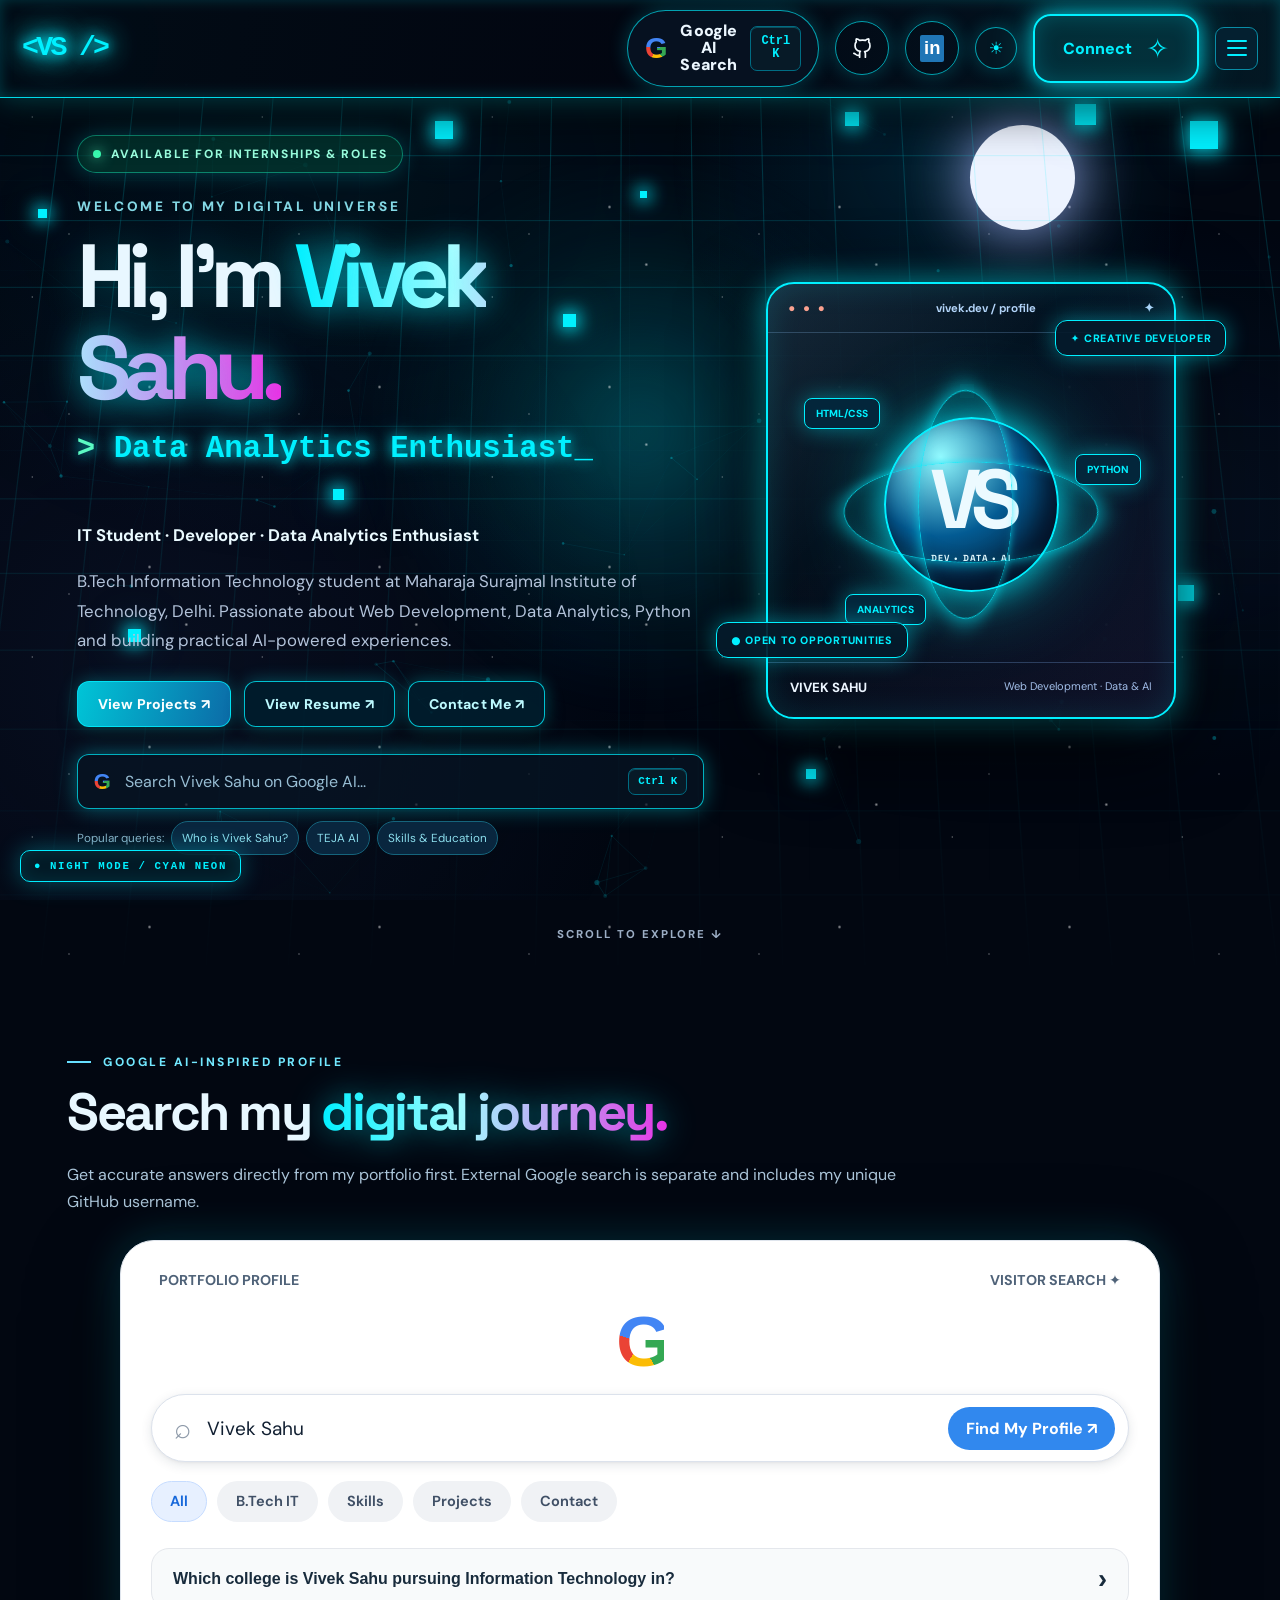
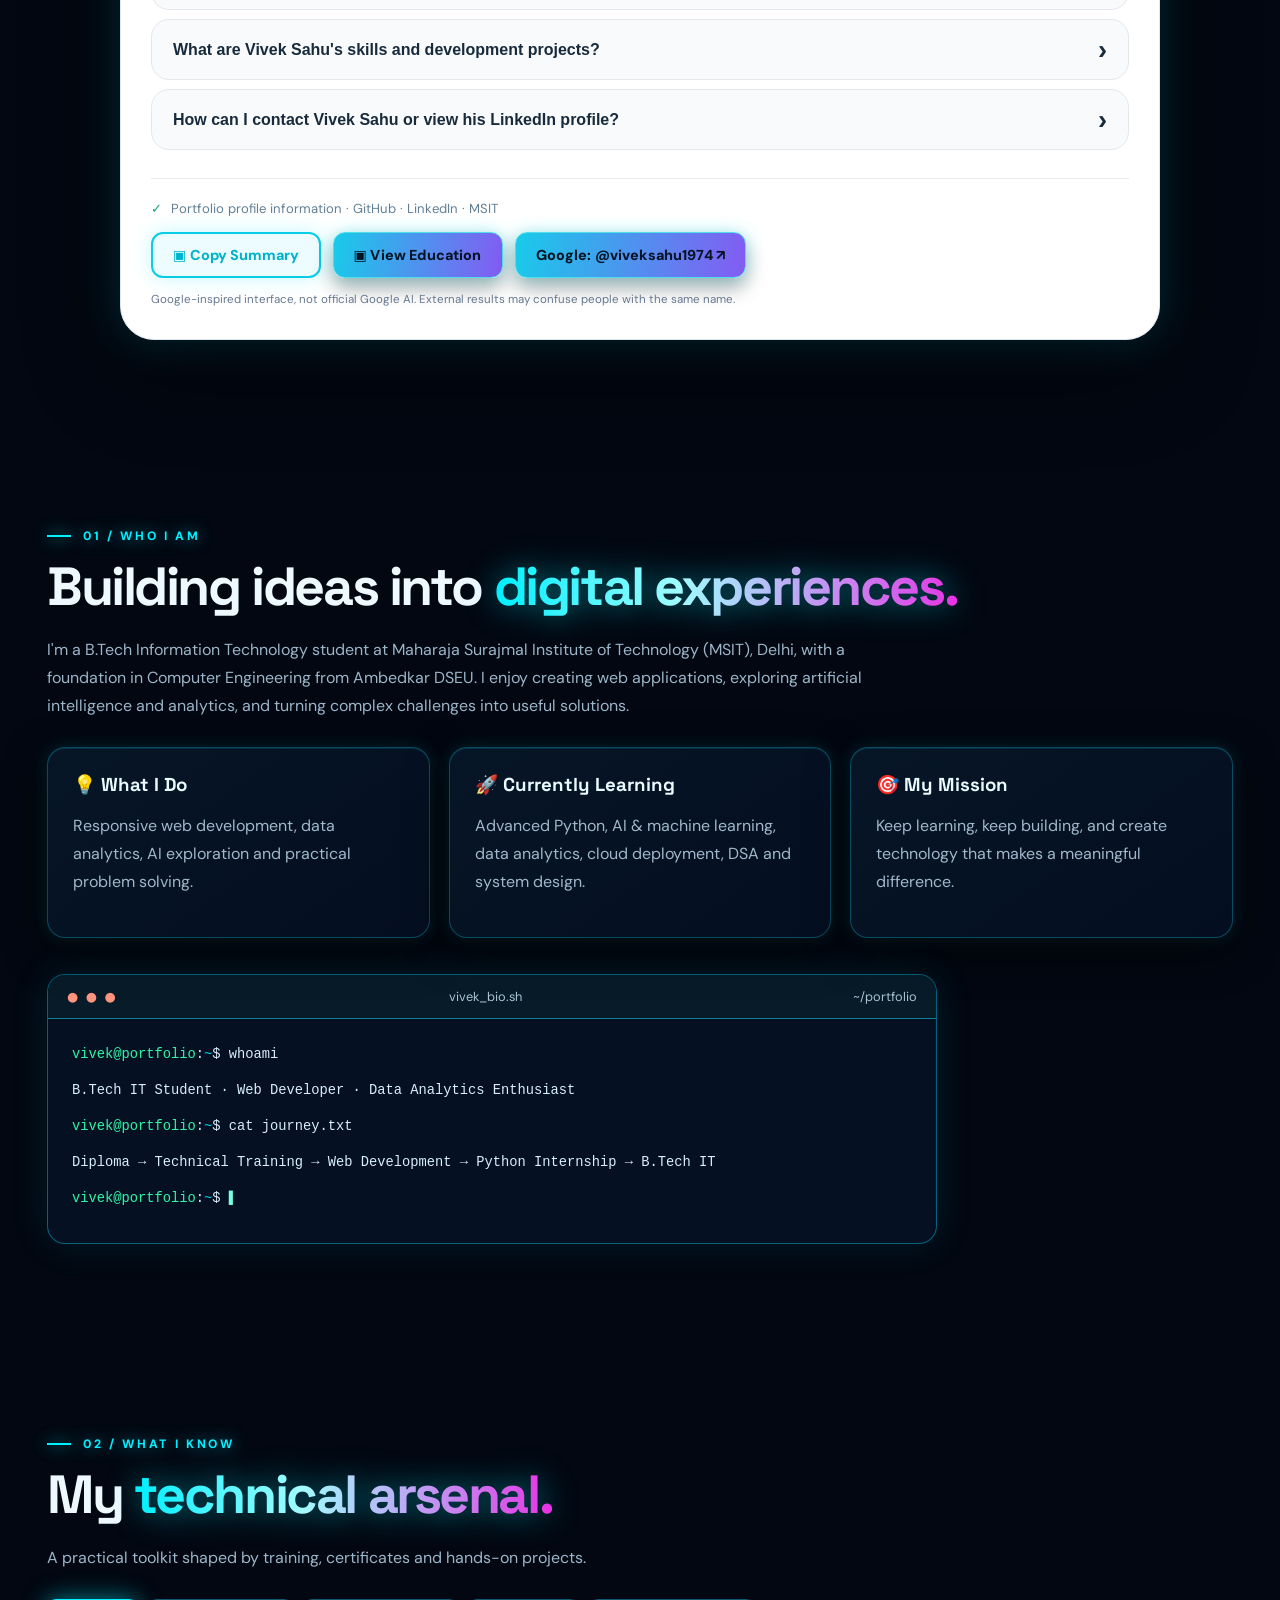
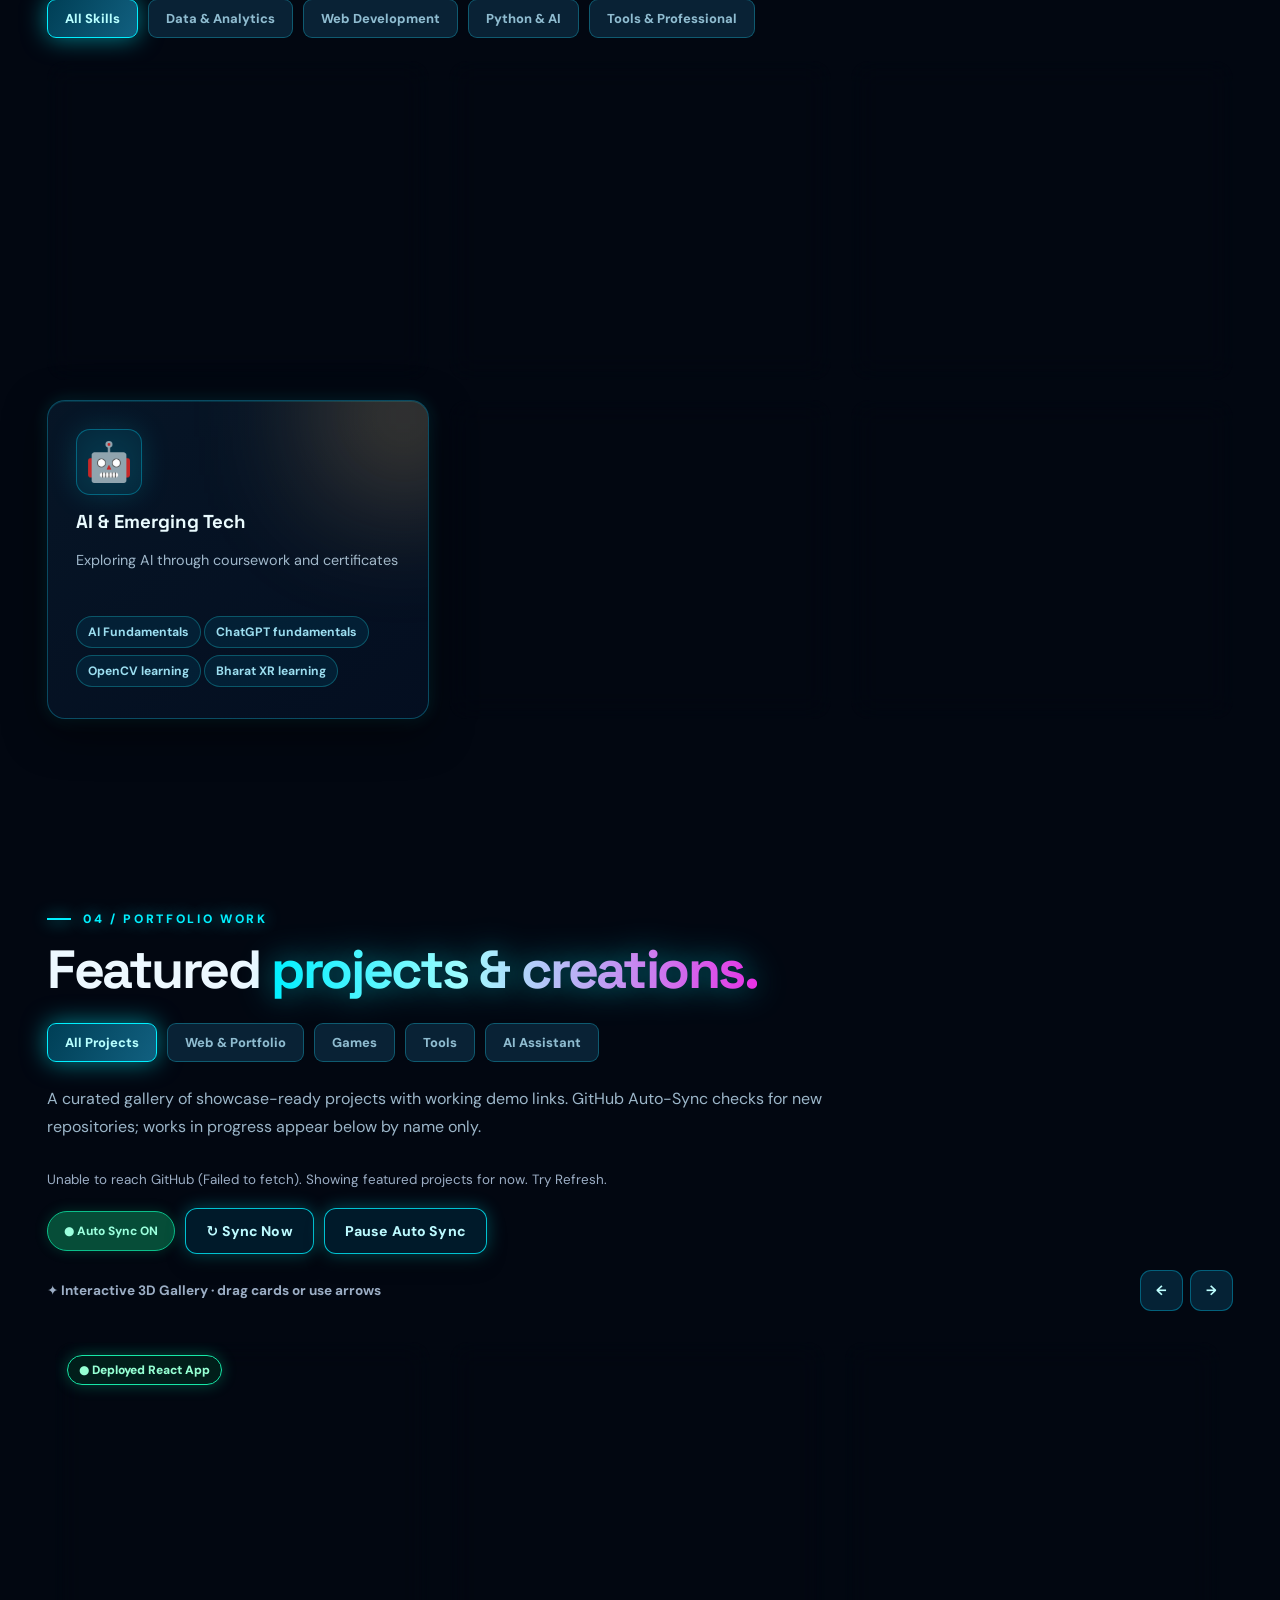
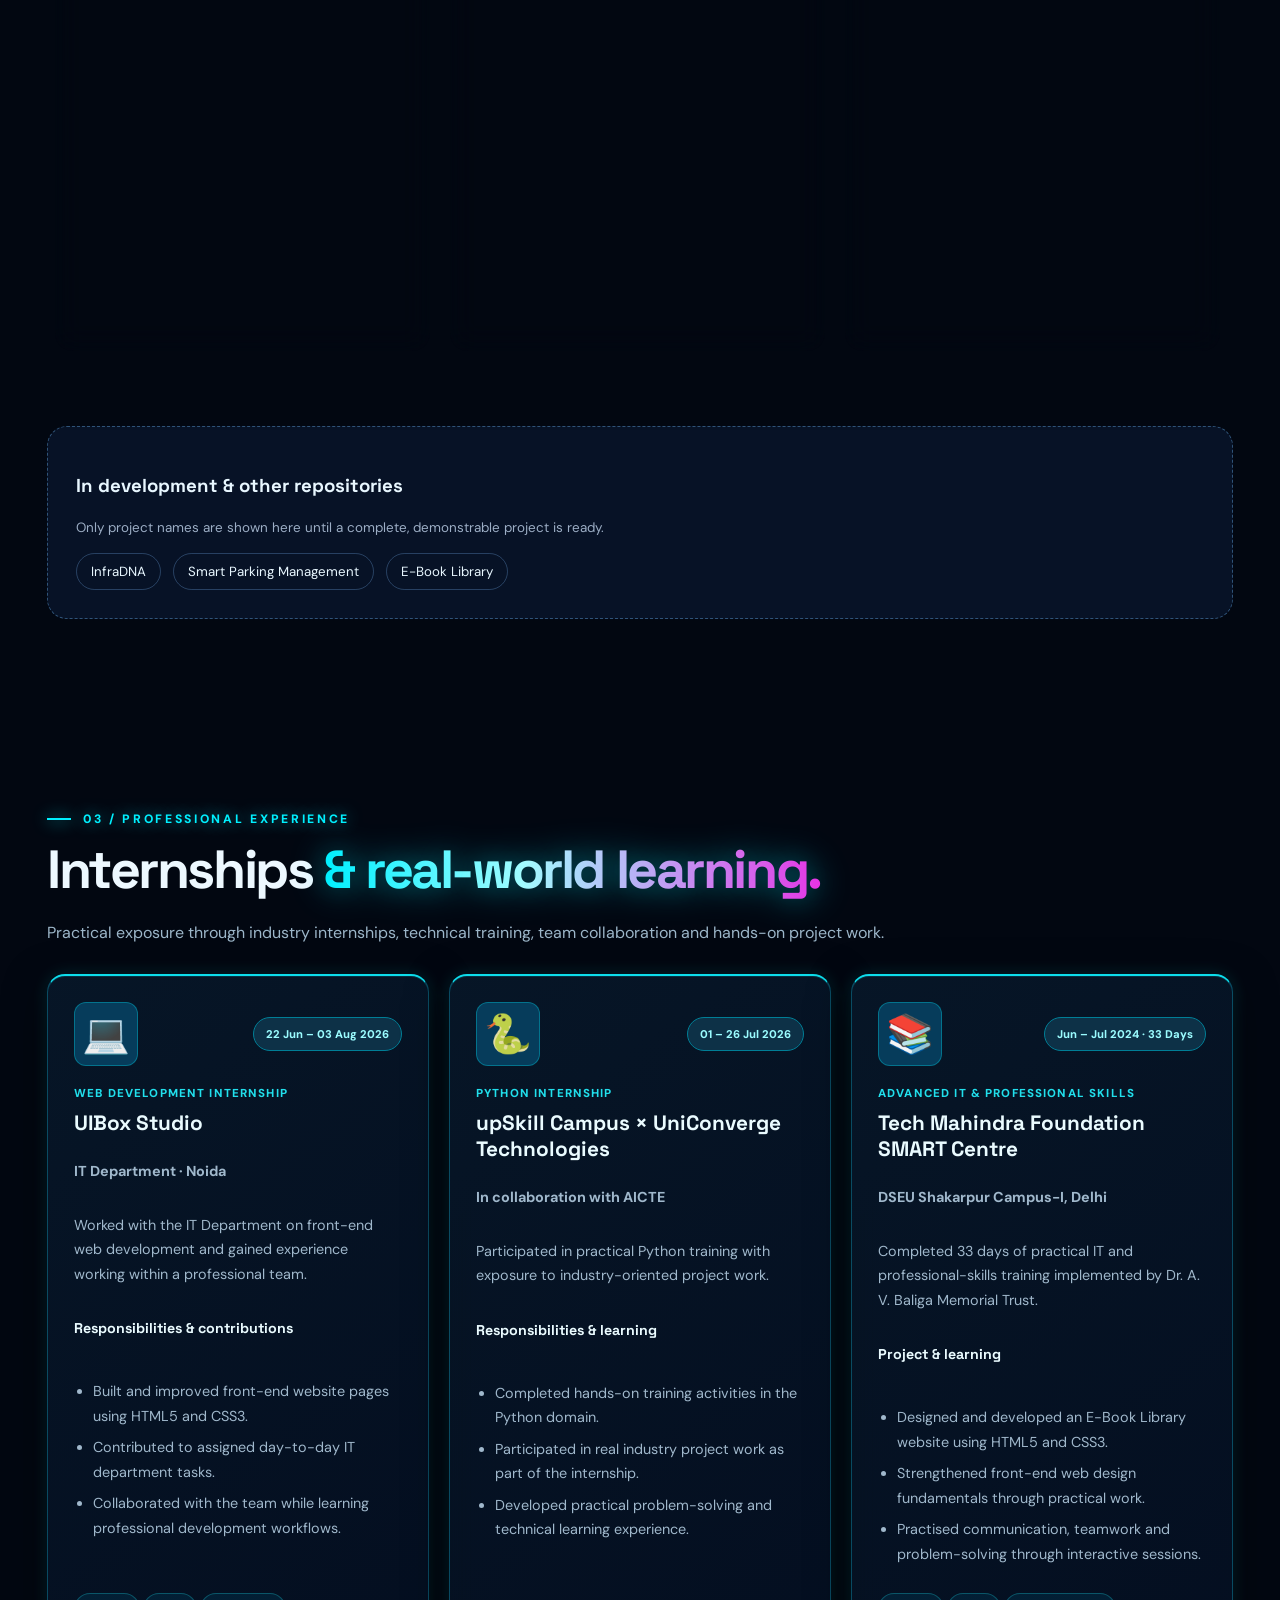
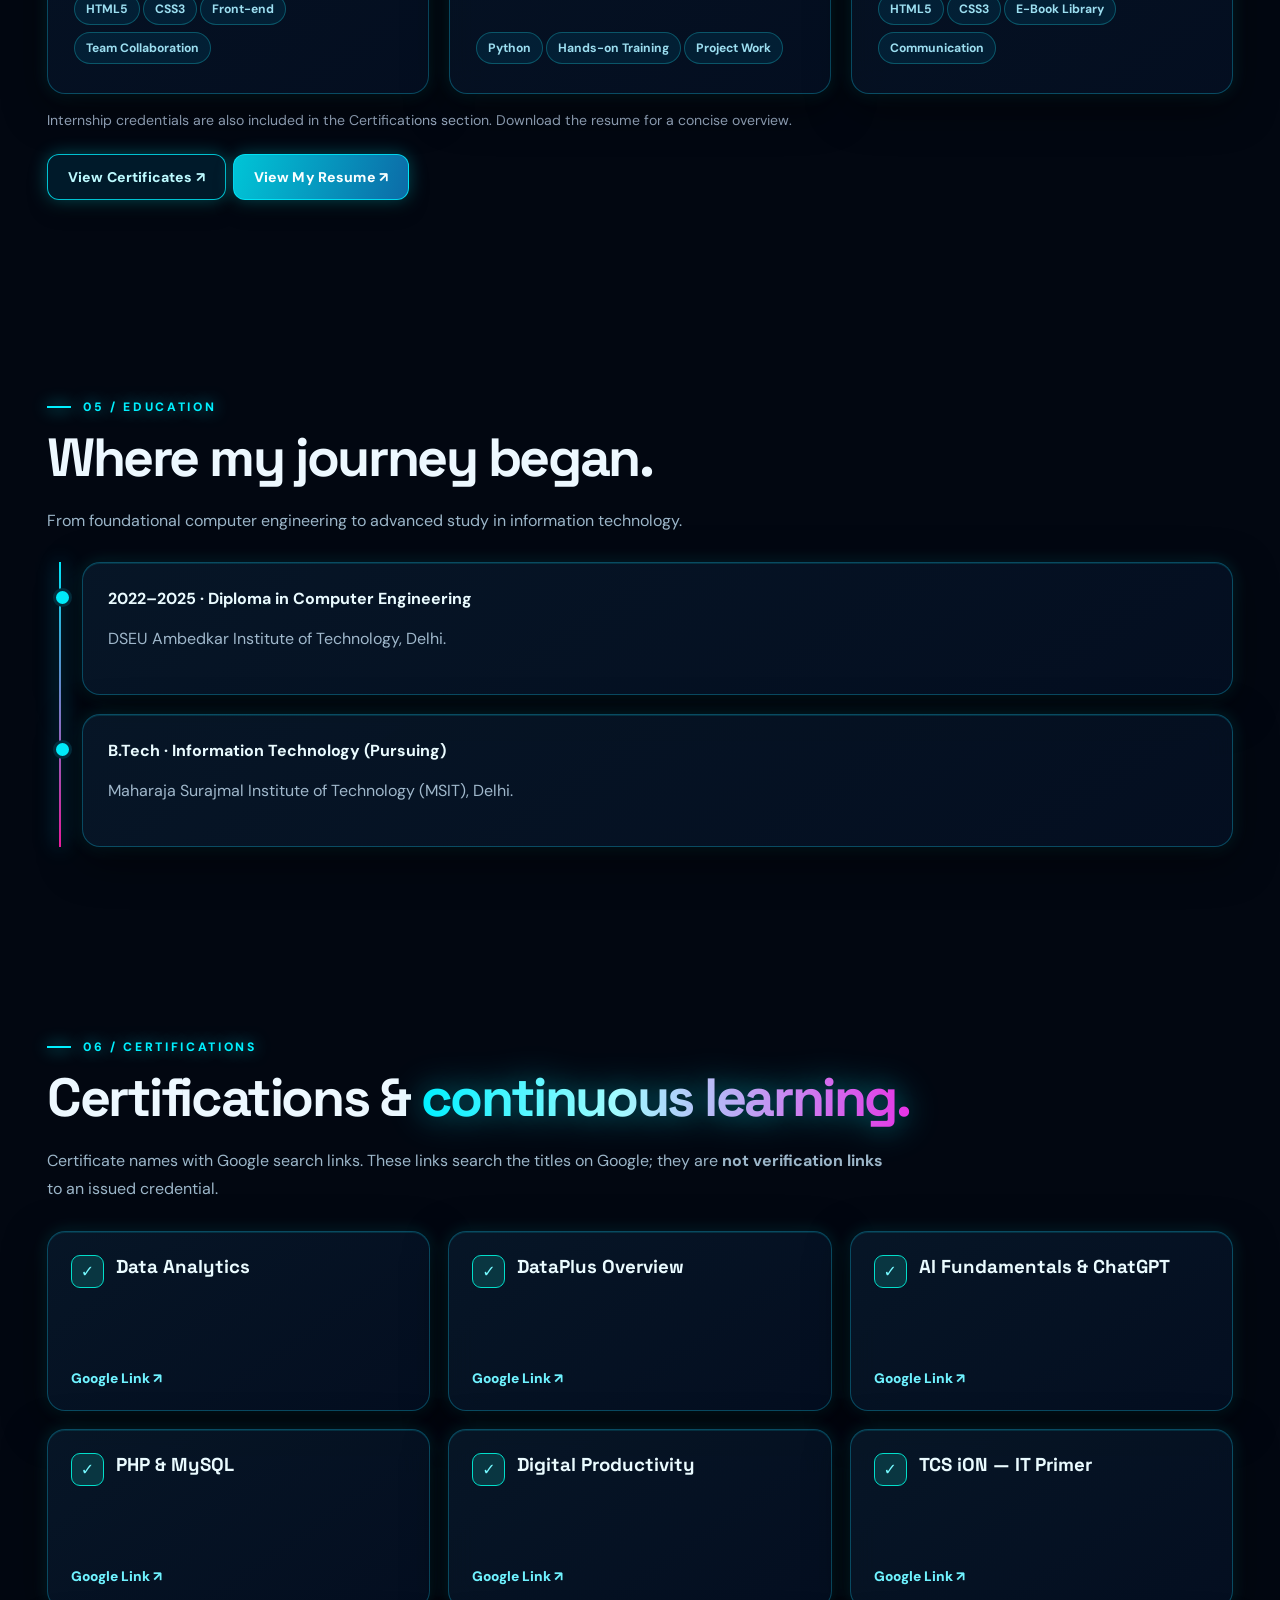
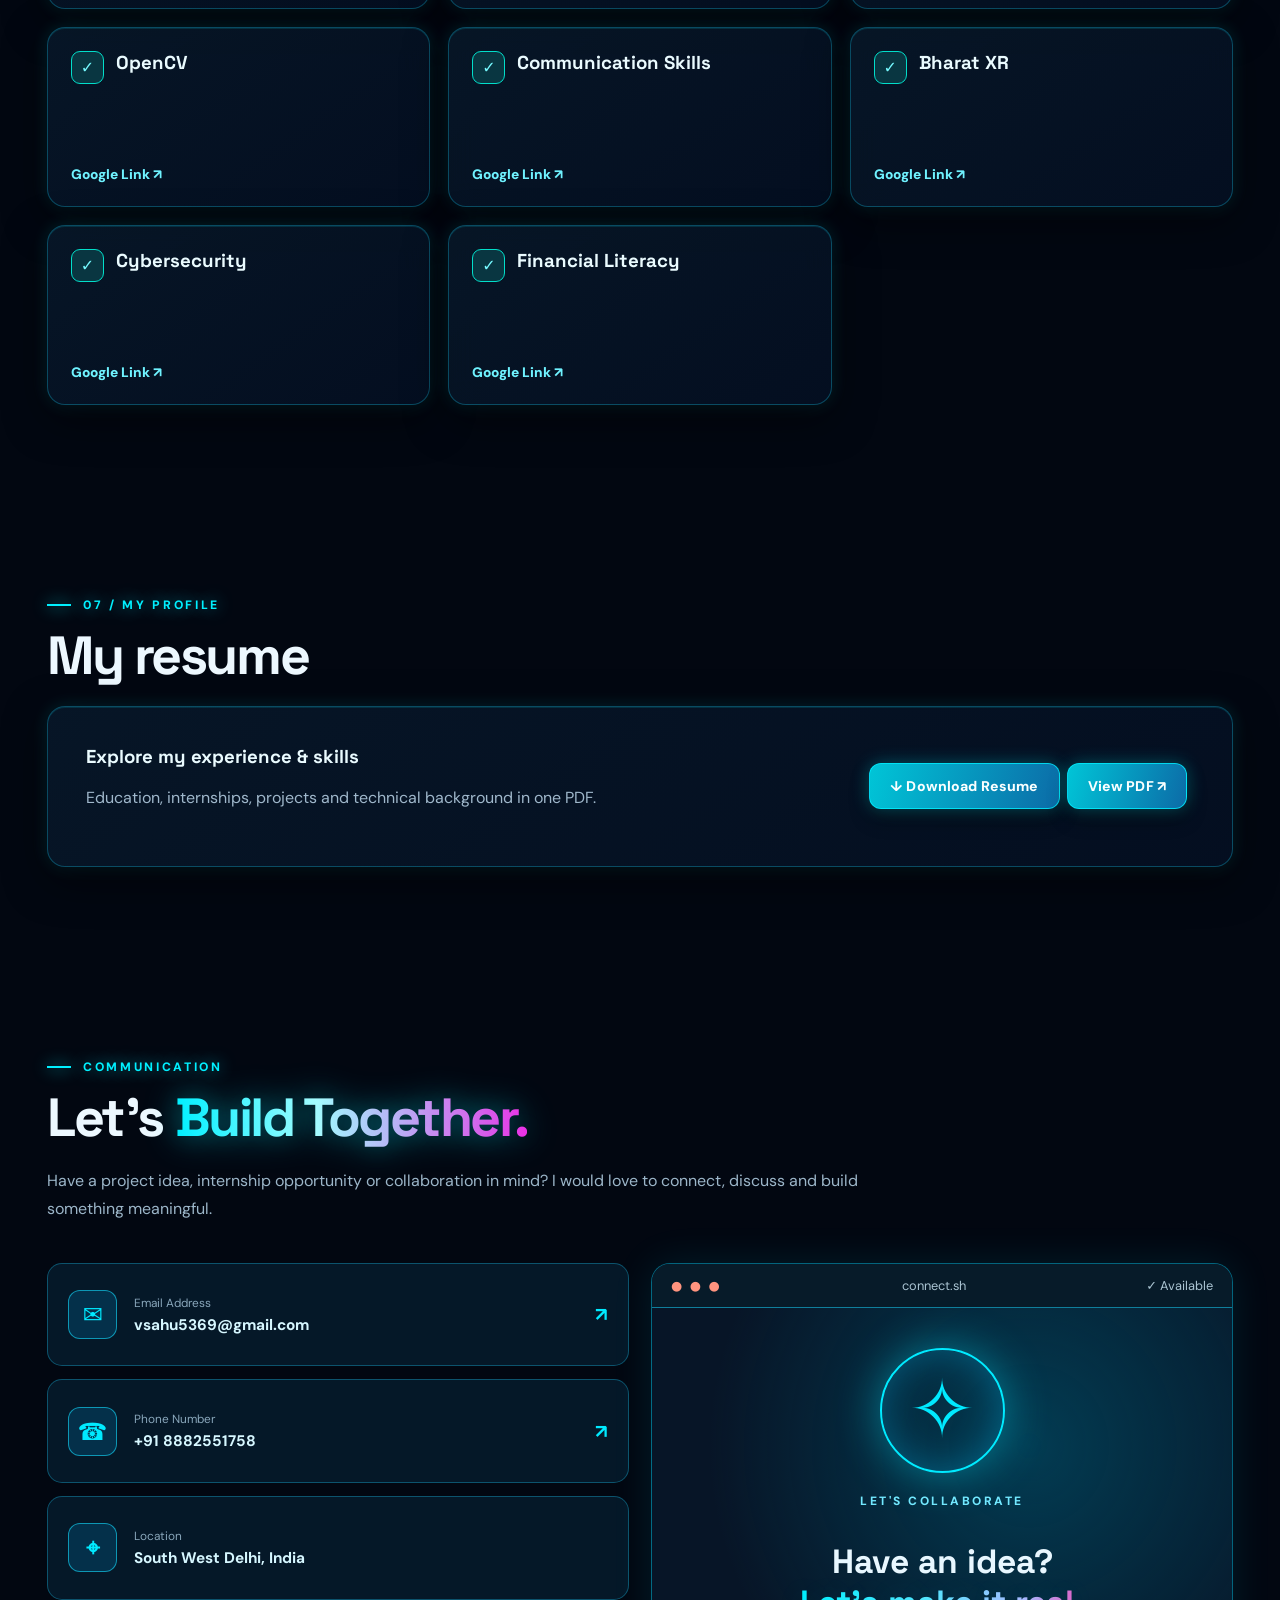
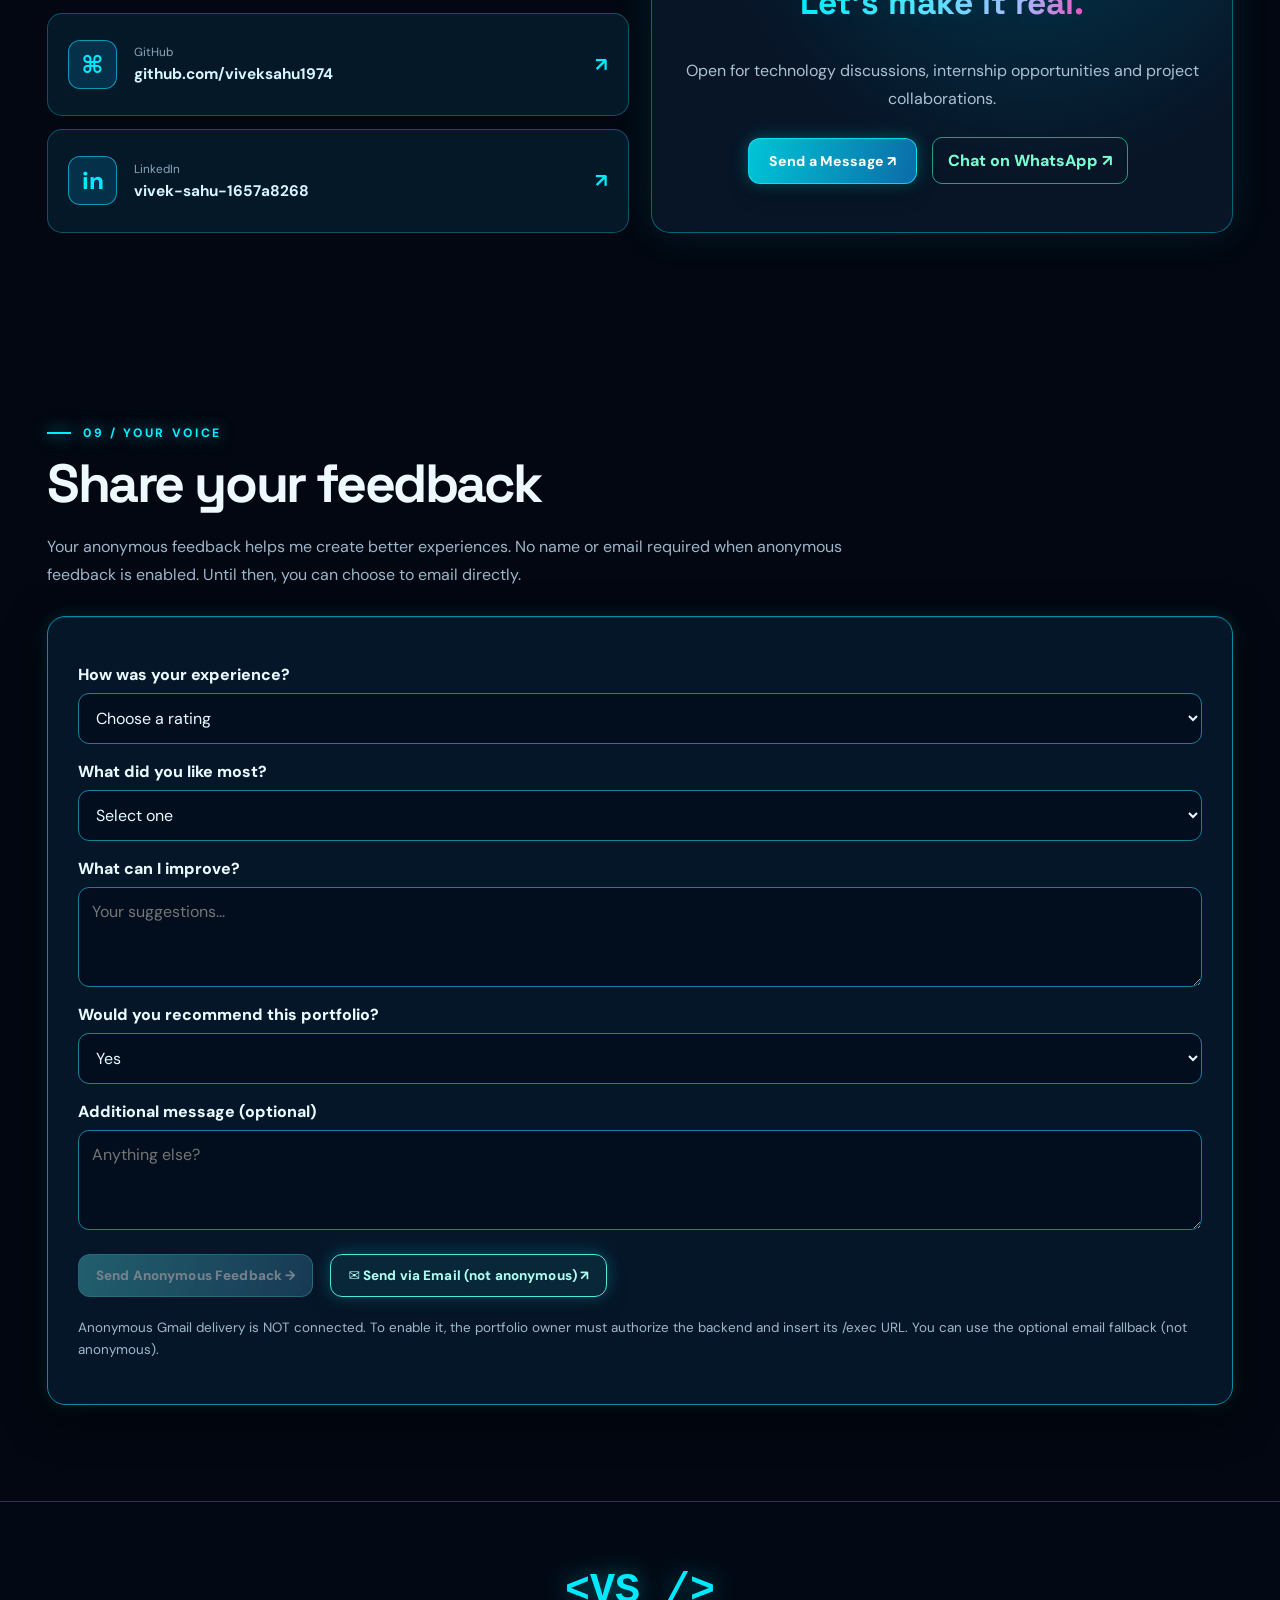
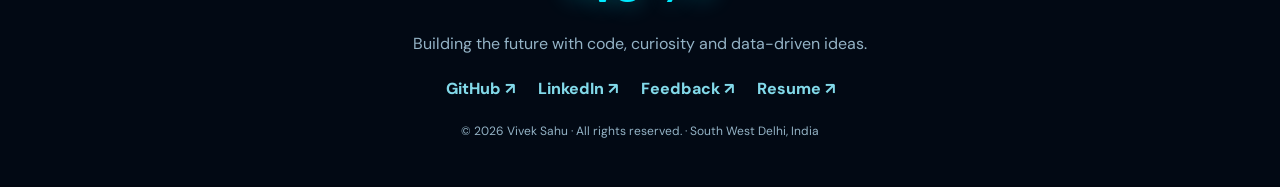
==== index.html @ ea54b068 "Fix resume PDF links and make feedback state honest with optional email fallback" ====
<!DOCTYPE html>

<html lang="en"><head><meta charset="utf-8"/><meta content="width=device-width,initial-scale=1" name="viewport"/><title>Vivek Sahu (@viveksahu1974) | B.Tech IT, MSIT Delhi</title><link rel="canonical" href="https://viveksahu1974.github.io/portfolio/"/><meta name="robots" content="index, follow"/><meta name="author" content="Vivek Sahu"/><meta property="og:type" content="profile"/><meta property="og:title" content="Vivek Sahu (@viveksahu1974) | B.Tech IT, MSIT Delhi"/><meta property="og:url" content="https://viveksahu1974.github.io/portfolio/"/><meta property="og:description" content="Official portfolio of Vivek Sahu. GitHub @viveksahu1974, TEJA AI, Web Development, Python, Data Analytics."/><script type="application/ld+json">{"@context":"https://schema.org","@type":"Person","@id":"https://viveksahu1974.github.io/portfolio/#vivek-sahu","name":"Vivek Sahu","url":"https://viveksahu1974.github.io/portfolio/","description":"B.Tech Information Technology student at Maharaja Surajmal Institute of Technology (MSIT), Delhi. Interested in Web Development, Python, Data Analytics and AI.","sameAs":["https://github.com/viveksahu1974","https://www.linkedin.com/in/vivek-sahu-1657a8268/"],"affiliation":{"@type":"CollegeOrUniversity","name":"Maharaja Surajmal Institute of Technology (MSIT)"},"homeLocation":{"@type":"Place","name":"South West Delhi, India"}}</script><meta content="Vivek Sahu — Web Developer and Data Analytics Enthusiast. Explore projects, skills, experience, education, certificates and contact." name="description"/><style>
@import url('https://fonts.googleapis.com/css2?family=DM+Sans:wght@400;500;600;700;800&family=Space+Grotesk:wght@400;500;600;700;800&display=swap');
:root{color-scheme:dark;font-family:'DM Sans',sans-serif;--bg:#050917;--ink:#f4f7ff;--muted:#adbedc;--accent:#72e8ff;--purple:#9c87ff;--panel:rgba(13,24,52,.82);--border:rgba(106,159,234,.25)}
*{box-sizing:border-box}html{scroll-behavior:smooth;scroll-padding-top:96px}body{margin:0;background:radial-gradient(circle at 6% 0%,#192e65 0,transparent 35%),radial-gradient(circle at 98% 24%,#29194f 0,transparent 32%),#050917;background-attachment:fixed;color:var(--ink);overflow-x:hidden;transition:background .6s,color .6s}body:not(.night){--ink:#153154;--muted:#456783;--panel:#ffffffdd;--border:#7dbde66b;background:radial-gradient(circle at 5% 4%,#a8e6ff,transparent 38%),radial-gradient(circle at 92% 29%,#ead6ff,transparent 38%),#e8f4ff;color:var(--ink)}
body:before{content:'';pointer-events:none;position:fixed;inset:0;z-index:-1;background-image:radial-gradient(#7eceff36 1px,transparent 1px);background-size:35px 35px;mask-image:linear-gradient(to bottom,#000b,transparent 75%)}
body:after{content:'';pointer-events:none;position:fixed;width:40vw;height:40vw;border-radius:50%;background:#5b44e61d;filter:blur(110px);right:-14vw;top:17vh;z-index:-1;animation:aurora 15s ease-in-out infinite alternate}@keyframes aurora{to{transform:translate(-22vw,27vh)}}
a{color:inherit;text-decoration:none}button,input,select,textarea{font:inherit}button{cursor:pointer}button:disabled{opacity:.6;cursor:wait}h1,h2,h3,h4,.brand-mark{font-family:'Space Grotesk',sans-serif}h2{letter-spacing:-.045em}p{line-height:1.75}a:focus-visible,button:focus-visible,select:focus-visible,input:focus-visible,textarea:focus-visible{outline:3px solid #4ee6ff;outline-offset:3px}
.nav{position:fixed;top:16px;left:50%;transform:translateX(-50%);z-index:100;display:flex;align-items:center;gap:4px;max-width:calc(100% - 25px);overflow-x:auto;scrollbar-width:none;white-space:nowrap;padding:9px 11px;background:#09172bd9;border:1px solid #7cbcff55;border-radius:18px;box-shadow:0 15px 50px #0008;backdrop-filter:blur(22px);-webkit-backdrop-filter:blur(22px)}.nav::-webkit-scrollbar{display:none}body:not(.night) .nav{background:#faffffde;box-shadow:0 16px 45px #386aa32c}.nav a{font-weight:700;font-size:.78rem;padding:12px 11px;border-radius:11px;color:var(--muted);transition:background .2s,color .2s}.nav a.active,.nav a:hover{background:#5aceff20;color:var(--accent)}body:not(.night) .nav a.active,body:not(.night) .nav a:hover{color:#1765af}.brand-mark{background:linear-gradient(125deg,#01bddd,#6657e8);color:white;letter-spacing:-.08em;padding:10px 16px;border-radius:11px;margin-right:9px;box-shadow:0 5px 21px #168cdd77}.brand-dot{color:#abf7ff}.theme{border:0;background:linear-gradient(140deg,#198bcd,#7456e9);color:#fff;border-radius:12px;padding:11px 14px;font-size:1rem}
.hero{min-height:100vh;padding:140px max(6vw,25px) 95px;max-width:1550px;margin:auto;display:grid;grid-template-columns:1.15fr .85fr;gap:35px;align-items:center;position:relative}.sky{position:absolute;inset:0;overflow:hidden;pointer-events:none;z-index:-1}.sky:after{content:'';position:absolute;inset:0;background:radial-gradient(ellipse at 80% 40%,#4b64fa22,transparent 48%)}.sun,.moon{position:absolute;width:105px;height:105px;border-radius:50%;right:16%;top:13%;transition:opacity .5s}.sun{background:#ffe6a6;box-shadow:0 0 80px #ffe2a5}.moon{background:#edf3ff;box-shadow:0 0 65px #a6b8ff}.night .sun{opacity:0}body:not(.night) .moon{opacity:0}.cloud{position:absolute;width:200px;height:48px;border-radius:90px;background:#ffffffaa;filter:blur(4px);left:-250px;animation:cloudTravel 45s linear infinite}.cloud:before{content:'';position:absolute;width:100px;height:80px;border-radius:50%;top:-40px;left:45px;background:inherit}.cloud:after{content:'';position:absolute;width:105px;height:65px;border-radius:50%;top:-25px;right:16px;background:inherit}.c1{top:22%}.c2{top:38%;animation-delay:-22s;animation-duration:60s}.night .cloud{opacity:.1}@keyframes cloudTravel{to{left:120%}}.stars{position:absolute;inset:0;background-image:radial-gradient(1px 1px at 30% 30%,#fff,transparent),radial-gradient(2px 2px at 65% 15%,#fff,transparent),radial-gradient(2px 2px at 81% 47%,#fff,transparent),radial-gradient(1px 1px at 14% 65%,#fff,transparent);background-size:230px 180px;opacity:.6}body:not(.night) .stars{opacity:0}.bird{position:absolute;left:-10%;top:26%;animation:birdFly 23s linear infinite;font-size:27px}.bird.b2{top:38%;animation-delay:-10s}@keyframes birdFly{50%{transform:translateY(-35px)}100%{left:120%}}
.hero-content{position:relative;z-index:2;min-width:0}.hero-availability{display:inline-flex;align-items:center;gap:10px;padding:10px 15px;border-radius:100px;background:#134a3f99;border:1px solid #54dbaa6e;font-size:.7rem;font-weight:800;letter-spacing:.13em;color:#9fffe0}.signal-dot{width:8px;height:8px;border-radius:50%;background:#39fbb0;box-shadow:0 0 14px #51ffc0}.eyebrow{color:var(--accent);letter-spacing:.21em;font-size:.75rem;font-weight:800;text-transform:uppercase}.hero-content>.eyebrow{margin-top:25px}.hero h1{font-size:clamp(3.5rem,7.6vw,8.3rem);letter-spacing:-.09em;line-height:1.03;margin:15px 0 16px}.gradient{background:linear-gradient(100deg,#6aecff,#91acff 48%,#b98dff);-webkit-background-clip:text;background-clip:text;color:transparent}body:not(.night) .gradient{background-image:linear-gradient(110deg,#066cbf,#7153d3,#13a0ad)}.hero-role{font-size:clamp(1.2rem,2.4vw,1.95rem);font-family:'Space Grotesk',sans-serif;font-weight:700;color:#7be7ff;min-height:2.4em}.role-prompt{color:#5cfac3}.role-cursor{animation:blink 1s steps(2) infinite}@keyframes blink{50%{opacity:0}}body:not(.night) .hero-role{color:#125ea9}.hero-content>p{max-width:590px;color:var(--muted);font-size:1.05rem}.hero-content>p strong{color:var(--ink)}.btn{display:inline-flex;align-items:center;justify-content:center;padding:13px 20px;border-radius:12px;background:linear-gradient(115deg,#0b8fc2,#6756ed);border:1px solid #70d7ff66;color:#fff;font-weight:800;font-size:.88rem;box-shadow:0 9px 24px #167bd344;transition:transform .25s,box-shadow .25s;margin:7px 7px 7px 0}.btn:hover{transform:translateY(-4px);box-shadow:0 15px 35px #369fea66}.btn.secondary{background:#6380ff19;color:var(--ink);border:1px solid #74baff55}.hero-scroll{position:absolute;bottom:20px;left:50%;transform:translateX(-50%);font-size:.71rem;letter-spacing:.18em;font-weight:800;color:var(--muted)}
.hero-portrait{position:relative;min-height:490px;display:grid;place-items:center}.portrait-glow{position:absolute;inset:4%;border-radius:50%;background:radial-gradient(circle,#4b65ef66,transparent 68%);filter:blur(33px)}.portrait-window{position:relative;width:min(100%,410px);min-height:410px;border-radius:28px;border:1px solid #71c6ff6a;background:linear-gradient(150deg,#1c3360d9,#10172cdd);box-shadow:0 35px 100px #01091aaf,0 0 40px #2889dc2d;overflow:hidden;display:flex;flex-direction:column}.portrait-window:before{content:'';position:absolute;inset:0;pointer-events:none;background:linear-gradient(135deg,#c4e9ff19,transparent 37%,#836afc19)}.portrait-bar{padding:17px 20px;border-bottom:1px solid #92c3ff3c;display:flex;justify-content:space-between;color:#b3d5fa;font:700 .73rem 'Space Grotesk',sans-serif}.portrait-bar span:first-child{color:#ff9b86;letter-spacing:.2em}.hero-orbit{height:315px;width:315px;max-width:100%;position:relative;margin:14px auto 0;display:grid;place-items:center;perspective:800px}.orbit-ring{position:absolute;inset:10%;border:1px solid #72ddff73;border-radius:50%;transform:rotateX(67deg) rotateZ(18deg);animation:orbSpin 14s linear infinite}.ring-two{inset:14%;border-color:#ac90ffb1;transform:rotateY(66deg) rotateZ(-12deg);animation-direction:reverse;animation-duration:18s}@keyframes orbSpin{to{transform:rotateX(67deg) rotateZ(378deg)}}.orb-core{height:175px;width:175px;display:flex;flex-direction:column;align-items:center;justify-content:center;border-radius:50%;background:radial-gradient(circle at 27% 20%,#6faaff,#403a9c 50%,#08142d 85%);border:2px solid #92ddff9e;box-shadow:inset -12px -15px 29px #0a0a3dbd,0 0 50px #3c91ee88;font:bold 5.2rem 'Space Grotesk';letter-spacing:-.11em;color:#ecfaff;animation:orbFloat 7s ease-in-out infinite}@keyframes orbFloat{50%{transform:translateY(-14px)}}.orb-core span{font:800 .55rem 'Space Grotesk',sans-serif;letter-spacing:.15em}.orbit-label{position:absolute;padding:8px 11px;border-radius:8px;border:1px solid #79d9ff85;background:#112852f2;color:#daf6ff;font-size:.64rem;font-weight:800}.orbit-label-a{left:-3%;top:16%}.orbit-label-b{right:-4%;top:34%}.orbit-label-c{left:10%;bottom:12%}.portrait-caption{padding:16px 22px 21px;display:flex;justify-content:space-between;gap:8px;border-top:1px solid #88baff44;font-size:.83rem;color:#eff9ff}.portrait-caption small{color:#a4c4e7}.portrait-float{position:absolute;z-index:3;padding:10px 14px;border-radius:12px;background:#14254aef;border:1px solid #73d5ff71;box-shadow:0 12px 35px #0008;color:#beefff;font-size:.67rem;font-weight:800;letter-spacing:.07em}.float-top{top:13%;right:-5%}.float-bottom{left:-5%;bottom:18%}
main{position:relative;z-index:1}.section{max-width:1190px;margin:0 auto;padding:92px 22px;scroll-margin-top:100px}.section h2{font-size:clamp(2.1rem,4.1vw,3.5rem);line-height:1.12;margin:13px 0 19px}.lead{color:var(--muted);max-width:780px;margin-bottom:27px;font-size:1rem}.section>.eyebrow{display:flex;align-items:center;gap:12px}.section>.eyebrow:before{content:'';width:24px;height:2px;background:#67dfff}.grid{display:grid;grid-template-columns:repeat(3,minmax(0,1fr));gap:19px}.card,.skill-3d,.internship-card,.project-card,.certificate-card,.resume-panel{background:var(--panel);border:1px solid var(--border);color:var(--ink);box-shadow:0 14px 48px #01071654;backdrop-filter:blur(14px);border-radius:20px;transition:transform .3s,border-color .3s,box-shadow .3s}.card{padding:25px}.card:hover,.skill-3d:hover,.internship-card:hover,.certificate-card:hover{border-color:#70d6ffb5;box-shadow:0 20px 65px #1579d63c;transform:translateY(-7px)}.card h3{margin:0 0 12px}.card p{color:var(--muted)}.reveal{opacity:0;transform:translateY(23px);transition:opacity .65s,transform .65s}.reveal.visible{opacity:1;transform:none}
.terminal-frame{max-width:890px;margin:36px 0 0;border:1px solid #76bbff64;border-radius:18px;overflow:hidden;background:#071123;color:#d9edff;box-shadow:0 22px 70px #0007}.terminal-bar{display:flex;justify-content:space-between;background:#14294d;padding:13px 19px;font-size:.8rem}.terminal-lights{color:#ff947f;letter-spacing:.18em}.terminal-body{padding:20px 24px;font: .86rem/1.8 ui-monospace,Consolas,monospace}.terminal-body p{margin:4px 0 12px}.t-green{color:#67fac4}.t-blue{color:#75cfff}.terminal-caret{color:#73ffe0;animation:blink 1s steps(2) infinite}
.filter-row{display:flex;flex-wrap:wrap;gap:10px;margin:23px 0}.filter-chip{background:#23426356;color:var(--ink);padding:10px 17px;border-radius:100px;border:1px solid #79c5ff55;font-size:.81rem;font-weight:800;transition:.2s}.filter-chip:hover,.filter-chip.selected{background:linear-gradient(110deg,#0d92bc,#6960da);color:#fff;border-color:#72e9ff}.filter-hidden{display:none!important}.skills-deck{display:grid;grid-template-columns:repeat(3,minmax(0,1fr));gap:20px;perspective:900px}.skill-3d{position:relative;padding:28px;overflow:hidden;min-height:280px;transform-style:preserve-3d}.skill-3d:before{content:'';position:absolute;width:130px;height:130px;right:-40px;top:-50px;background:var(--glow);filter:blur(72px);opacity:.48}.skill-symbol{font-size:2.4rem}.skill-3d h3{margin:15px 0 9px}.skill-summary{color:var(--muted);font-size:.9rem;min-height:50px}.tag,.internship-tags span{display:inline-block;border:1px solid #66bfff42;padding:7px 11px;border-radius:30px;background:#3c91ff17;font-size:.76rem;font-weight:700;margin:4px 3px 3px 0}
.sync-toolbar,.gallery-toolbar{display:flex;align-items:center;gap:10px;flex-wrap:wrap;margin:16px 0}.sync-pill{padding:11px 16px;border-radius:30px;background:#07513b;color:#c4ffe8;font-size:.75rem;font-weight:800}.sync-pill.paused{background:#64461a;color:#ffe3ad}.sync-button{margin:0}.notice,.muted{font-size:.84rem;color:var(--muted)}.gallery-toolbar{justify-content:space-between;font-weight:700;font-size:.85rem;color:var(--muted)}.gallery-toolbar button{border:1px solid #76baff60;border-radius:11px;background:#2441677a;color:var(--ink);padding:11px 15px;margin-left:7px}
.project-gallery{display:flex;overflow-x:auto;scroll-snap-type:x mandatory;gap:20px;padding:15px 8px 30px;scrollbar-width:thin;scrollbar-color:#369dd8 transparent;perspective:1000px}.project-card{flex:0 0 clamp(290px,34%,375px);scroll-snap-align:center;padding:25px;min-height:405px;display:flex;flex-direction:column;transform-style:preserve-3d}.project-card.gallery-active{border-color:#81d9ffb6;box-shadow:0 22px 70px #3a9cff38}.project-card .project-icon{font-size:3.3rem;filter:drop-shadow(0 0 12px #58c3ff5e);margin-bottom:12px}.project-card h3{margin:7px 0}.project-card p{color:var(--muted);font-size:.9rem}.project-tags{margin-top:auto}.project-links{display:flex;flex-wrap:wrap;gap:9px;margin-top:16px}.project-links a{padding:11px 14px;border-radius:10px;border:1px solid #6caaff65;background:#2271b944;color:var(--ink);font-size:.78rem;font-weight:800}.project-links a:last-child{background:linear-gradient(105deg,#088ac8,#7060e4);color:white}.repo-updated{color:var(--muted);font-size:.75rem}.project-stats{display:none}.work-queue{margin-top:46px;padding:28px;border-radius:20px;border:1px dashed #75bfff61;background:#10234669}.work-queue-list{display:flex;flex-wrap:wrap;gap:12px}.work-queue-list>*{border:1px solid #7fbaff47;border-radius:30px;padding:9px 14px;font-size:.83rem}
.timeline{position:relative;display:grid;gap:19px;padding-left:35px;margin-top:25px}.timeline:before{content:'';position:absolute;left:12px;top:0;bottom:0;width:2px;background:linear-gradient(#4fd5fa,#825fff)}.timeline .card:before{content:'';position:absolute;left:-30px;top:25px;width:13px;height:13px;border:3px solid #70deff;background:#3549c6;border-radius:50%}.timeline .card{position:relative}
.internship-grid{display:grid;grid-template-columns:repeat(3,minmax(0,1fr));gap:20px;perspective:1000px}.internship-card{padding:26px;min-width:0;transform-style:preserve-3d;display:flex;flex-direction:column}.internship-top{display:flex;justify-content:space-between;align-items:center;gap:10px}.internship-icon{font-size:2.4rem}.internship-date{border-radius:20px;background:#2872c129;border:1px solid #72bcff48;color:#b6e9ff;padding:9px 12px;font-size:.7rem;font-weight:800}.internship-type{font-size:.72rem;font-weight:800;letter-spacing:.1em;color:#82ddff;margin-top:20px}.internship-card h3{font-size:1.3rem;margin:9px 0}.internship-place{font-weight:700;color:#96c8ff}.internship-card p,.internship-card li{font-size:.9rem;line-height:1.7;color:var(--muted)}.internship-card ul{padding-left:19px}.internship-card li{margin:7px 0}.internship-card h4{font-size:.89rem}.internship-tags{margin-top:auto}.internship-note{color:var(--muted);font-size:.88rem}
.cert-grid{display:grid;grid-template-columns:repeat(4,minmax(0,1fr));gap:17px;margin-top:30px}.certificate-card{display:block;overflow:hidden}.cert-visual{height:156px;background:linear-gradient(145deg,#203d67,#191b41);display:grid;place-items:center}.cert-visual img{width:100%;height:100%;object-fit:contain;padding:9px}.cert-pdf-symbol{font-size:3.5rem}.cert-copy{padding:17px}.cert-copy h3{font-size:.91rem;margin:0 0 9px}.cert-copy span{color:var(--muted);font-size:.78rem}
.resume-panel{display:flex;justify-content:space-between;align-items:center;flex-wrap:wrap;gap:20px;padding:30px}.resume-panel h3{margin:0}.resume-panel p{color:var(--muted)}.feedback{max-width:850px}.feedback form{padding:30px}.feedback label{display:block;font-weight:800;margin:17px 0 8px}.feedback select,.feedback textarea,.feedback input{display:block;width:100%;background:#0c1934;color:#f2faff;border:1px solid #78b6ff68;border-radius:11px;padding:13px}.feedback textarea{min-height:100px;resize:vertical}body:not(.night) .feedback select,body:not(.night) .feedback textarea,body:not(.night) .feedback input{background:#fff;color:#1a3550}footer{text-align:center;padding:50px 20px;border-top:1px solid #64aaff33;color:var(--muted)}
@media(max-width:1000px){.hero{grid-template-columns:1fr 350px;gap:12px}.hero-portrait{min-height:420px}.portrait-window{min-height:405px}.internship-grid{grid-template-columns:repeat(2,minmax(0,1fr))}.cert-grid{grid-template-columns:repeat(3,minmax(0,1fr))}}
@media(max-width:760px){.nav{width:calc(100% - 18px);justify-content:flex-start}.hero{grid-template-columns:1fr;padding:117px 22px 80px;gap:20px;text-align:center}.hero h1{font-size:clamp(3.6rem,12vw,5.9rem)}.hero-content>p{margin-left:auto;margin-right:auto}.hero-portrait{min-height:360px}.portrait-window{max-width:335px;min-height:340px}.hero-orbit{height:250px;width:250px}.orb-core{height:145px;width:145px;font-size:4rem}.portrait-float{display:none}.hero-scroll{bottom:12px}.section{padding:69px 19px}.grid,.skills-deck,.internship-grid{grid-template-columns:repeat(2,minmax(0,1fr))}.project-card{flex-basis:80%}.cert-grid{grid-template-columns:repeat(2,minmax(0,1fr))}.terminal-body{font-size:.74rem}}
@media(max-width:540px){.grid,.skills-deck,.internship-grid{grid-template-columns:1fr}.hero-content>.btn{margin:5px}.project-card{flex-basis:92%}.cert-grid{gap:11px}.cert-visual{height:120px}.cert-copy{padding:12px}.section h2{font-size:2.1rem}.filter-row{gap:6px}.filter-chip{font-size:.72rem;padding:9px 12px}}
@media(prefers-reduced-motion:reduce){html{scroll-behavior:auto}*,*:before,*:after{animation:none!important;transition:none!important}.reveal{opacity:1;transform:none}}

.demo-unavailable{display:inline-flex;align-items:center;font-size:.76rem;font-weight:700;padding:11px 12px;border-radius:10px;border:1px solid #f4c87166;color:#f5ce88;background:#684b1733}body:not(.night) .demo-unavailable{color:#80560b;background:#fdf2d4;border-color:#e9c36d}

/* ==============================================================
   VIVEK SAHU • NEON CYBER / REF-INSPIRED PORTFOLIO DESIGN
   Original implementation. Cyan #00edff, magenta #fa21a7, midnight black.
   ============================================================== */
:root{--cyan:#00efff;--cyan2:#35efff;--fuchsia:#f521ad;--green:#23ff9c;--ink:#eafaff;--muted:#9caec5;--cyber-bg:#030814;--card-bg:rgba(5,18,34,.87);--border:rgba(0,228,255,.28);--panel:rgba(4,17,32,.88);color-scheme:dark}
body,body.night{background:#020711!important;color:#e8f7ff!important;overflow-x:hidden;font-family:'DM Sans',system-ui,sans-serif}
body:before,body.night:before{content:'';position:fixed;inset:0;z-index:-2;pointer-events:none;background:repeating-linear-gradient(90deg,transparent 0,transparent 89px,#0a334133 90px),repeating-linear-gradient(0deg,transparent 0,transparent 89px,#0a334133 90px),radial-gradient(ellipse at 25% 20%,#00293665,transparent 38%),radial-gradient(ellipse at 83% 58%,#10244265,transparent 44%);mask-image:linear-gradient(to bottom,black 60%,transparent 100%);opacity:.8}
body:after,body.night:after{content:'';position:fixed;z-index:-2;inset:0;pointer-events:none;width:auto;height:auto;border-radius:0;filter:none;background:radial-gradient(circle at 73% 18%,#002e4399,transparent 22%),radial-gradient(circle at 12% 74%,#1621454a,transparent 38%);animation:cyberGlow 14s ease-in-out infinite alternate}
@keyframes cyberGlow{to{opacity:.48;transform:scale(1.08)}}
body:not(.night){background:#eaf8ff!important;color:#15364d!important;color-scheme:light}
body:not(.night):before{background:repeating-linear-gradient(90deg,transparent 0,transparent 89px,#8ec9df33 90px),repeating-linear-gradient(0deg,transparent 0,transparent 89px,#8ec9df33 90px)}
body:not(.night):after{background:radial-gradient(circle at 12% 18%,#7ae0f160,transparent 34%),radial-gradient(circle at 88% 48%,#b3a7f450,transparent 36%)}
.nav.nav-cyber{position:fixed;left:0;right:0;top:0;width:100%;transform:none;max-width:none;min-height:112px;border-radius:0;padding:12px clamp(21px,3.5vw,72px);gap:clamp(12px,1.1vw,22px);display:flex;justify-content:space-between;align-items:center;overflow:visible;white-space:nowrap;z-index:110;background:rgba(2,7,15,.97);border:0;border-bottom:1px solid rgba(0,225,251,.27);box-shadow:0 10px 42px rgba(0,0,0,.43);backdrop-filter:blur(24px);-webkit-backdrop-filter:blur(24px)}
body:not(.night) .nav.nav-cyber{background:#effafff7;box-shadow:0 8px 29px #4586aa2b;border-color:#40aeca4d}
.nav-cyber .cyber-brand,.nav-cyber .brand-mark{flex-shrink:0;display:flex;align-items:center;justify-content:center;font-family:ui-monospace,Consolas,monospace;font-size:clamp(1.45rem,2.2vw,2.4rem);font-weight:900;letter-spacing:-.095em;line-height:1;color:var(--cyan);background:transparent!important;border:0;border-radius:0;padding:5px 0;margin:0 8px 0 0;text-shadow:0 0 15px #00e8ffaf,0 0 30px #00e8ff6d;box-shadow:none!important}
body:not(.night) .nav-cyber .cyber-brand{color:#05889f;text-shadow:0 0 16px #08c7e959}
.nav-cyber .nav-links{display:flex;gap:clamp(9px,1.2vw,24px);align-items:center;justify-content:center;min-width:0;margin:0 auto}
.nav-cyber .nav-links a{position:relative;background:transparent!important;box-shadow:none!important;transform:none!important;color:#93a5bc!important;display:inline-flex;align-items:center;justify-content:center;padding:21px 2px 19px;border-radius:0;font-weight:750;letter-spacing:-.025em;font-size:clamp(.85rem,1.13vw,1.35rem);transition:color .23s}
.nav-cyber .nav-links a:hover,.nav-cyber .nav-links a.active{color:#00f0ff!important}
body:not(.night) .nav-cyber .nav-links a{color:#43596e!important}
body:not(.night) .nav-cyber .nav-links a.active,body:not(.night) .nav-cyber .nav-links a:hover{color:#0786a4!important}
.nav-cyber .nav-links a:after{content:'';position:absolute;left:0;right:0;bottom:6px;height:2px;border-radius:6px;background:linear-gradient(90deg,var(--cyan) 0%,#3aefe5 45%,var(--fuchsia) 100%);transform:scaleX(0);transform-origin:left;transition:transform .26s;box-shadow:0 0 13px #03ecff85}
.nav-cyber .nav-links a:hover:after,.nav-cyber .nav-links a.active:after{transform:scaleX(1)}
.nav-cyber .nav-actions{display:flex;align-items:center;gap:clamp(12px,1.7vw,30px);flex-shrink:0}
.google-ai-trigger{display:flex;align-items:center;justify-content:center;gap:13px;background:#061120;color:#ecf7ff;border:1px solid #0088a5a1;border-radius:100px;padding:12px 17px;min-height:76px;min-width:190px;box-shadow:0 0 24px #00b1eb18;transition:border-color .25s,box-shadow .25s,transform .25s}
.google-ai-trigger:hover{border-color:var(--cyan);box-shadow:0 0 29px #00e8ff49;transform:translateY(-2px)}
.google-g{font-family:Arial,sans-serif;font-size:29px;font-weight:900;display:inline-block;line-height:1;color:transparent;background:conic-gradient(#4285f4 0deg 75deg,#34a853 75deg 145deg,#fbbc05 145deg 205deg,#ea4335 205deg 280deg,#4285f4 280deg 360deg);background-clip:text;-webkit-background-clip:text}
.google-ai-trigger .google-label{font-size:1rem;line-height:1.06;font-weight:850;text-align:center;letter-spacing:.01em}
.google-ai-trigger kbd,.hero-search-trigger kbd{font:800 .75rem/1.15 ui-monospace,monospace;background:#071a27;border:1px solid #006c83;border-radius:7px;padding:8px 10px;box-shadow:inset 0 1px #2be6ff40;color:var(--cyan)}
.nav-cyber .nav-social{display:grid;place-items:center;width:54px;height:54px;border:1px solid #007f9d8c;border-radius:50%;padding:0;color:#f4fbff;flex-shrink:0;transition:background .2s,box-shadow .2s,transform .2s}
.nav-cyber .nav-social:hover{background:#00c4ec1f;box-shadow:0 0 25px #00d4ff64;transform:translateY(-4px)}
.linked-in-icon span{font:bold 1.15rem/1 Arial,sans-serif;background:#2076b6;color:#fff;padding:4px;border-radius:2px}
.nav-cyber .connect-glow{display:flex;align-items:center;justify-content:center;gap:14px;min-width:210px;min-height:82px;padding:15px 28px;font-weight:800;font-size:1.3rem;border-radius:18px;color:var(--cyan);background:#01313b83;border:2px solid var(--cyan);box-shadow:0 0 26px #00ebff62,inset 0 0 18px #00edff18;transition:background .25s,box-shadow .25s,transform .25s}
.nav-cyber .connect-glow:hover{background:#00dfff26;color:#d8ffff;box-shadow:0 0 40px #00edff91;transform:translateY(-3px)}
.connect-glow span{font-size:1.7rem;font-weight:400}
.nav-cyber .cyber-theme{background:#041622;border:1px solid #087b9d;color:var(--cyan);box-shadow:none;flex-shrink:0;width:42px;height:42px;padding:0;border-radius:50%;font-size:1.05rem}
.nav-cyber .cyber-theme:hover{box-shadow:0 0 19px #00eaff5c}
body:not(.night) .nav-cyber .google-ai-trigger{background:#eafcff;color:#164157}
body:not(.night) .nav-cyber .nav-social{color:#06364d}
body:not(.night) .nav-cyber .connect-glow{color:#00768b}
.mobile-nav-toggle{display:none;align-items:center;flex-direction:column;justify-content:center;gap:5px;width:43px;height:43px;background:#042030;border:1px solid #098da6;border-radius:9px}
.mobile-nav-toggle span{height:2px;width:20px;background:#00efff;border-radius:4px}
.ai-modal-open{overflow:hidden}
#aiSearchModal[hidden]{display:none!important}
.ai-search-modal{position:fixed;inset:0;display:grid;place-items:center;z-index:500;padding:22px}
.ai-overlay{position:absolute;inset:0;background:#010510d9;backdrop-filter:blur(12px)}
.ai-dialog{position:relative;max-width:680px;width:100%;border-radius:24px;border:1px solid #1ee9ff8e;background:linear-gradient(145deg,#06172d,#080e24);box-shadow:0 30px 110px #000d,0 0 50px #00dfff37;color:#eefaff;padding:32px}
.ai-dialog-top{display:flex;align-items:center;gap:18px}.ai-dialog-top .google-g{font-size:3rem}
.ai-dialog h2{font-size:1.7rem;letter-spacing:-.03em;margin:1px 0 0}.ai-kicker{font-size:.69rem;font-weight:850;color:#56deed;letter-spacing:.15em}
.ai-close{margin-left:auto;align-self:flex-start;background:#163348;border:1px solid #4797b0;border-radius:11px;color:#e7ffff;padding:9px 13px}
.ai-help{color:#a8c0d2;font-size:.9rem;margin:17px 0 23px;line-height:1.55}
.ai-form label{display:block;font-weight:700;font-size:.8rem;margin-bottom:10px;color:#b8f5ff}
.ai-input-line{display:flex;gap:10px}
.ai-input-line input{flex:1;min-width:0;outline:0!important;border:1px solid #178ca3;border-radius:10px;background:#081e34;color:#eaffff;font-size:1rem;padding:15px}
.ai-input-line input:focus{border-color:#00f1ff;box-shadow:0 0 0 3px #00ddff25}
.ai-input-line button{border:1px solid #72eaff;border-radius:10px;padding:11px 16px;color:#02202e;background:linear-gradient(100deg,#00e1ef,#96fff2);font-weight:850}
.ai-suggestions{display:flex;flex-wrap:wrap;gap:9px;margin:25px 0}
.ai-suggestions>span{flex-basis:100%;font-size:.7rem;color:#74c8da;letter-spacing:.15em;font-weight:800;margin-bottom:4px}
.ai-suggestions button{border-radius:100px;background:#102940;color:#cceeff;border:1px solid #30627d;padding:9px 12px;font-size:.8rem}
.ai-suggestions button:hover{border-color:var(--cyan);color:#fff}
.ai-dialog-bottom{display:flex;justify-content:space-between;flex-wrap:wrap;gap:15px;padding-top:18px;border-top:1px solid #3c64815b;font-size:.8rem;color:#a8bfd2}
.ai-dialog-bottom a{color:#00efff;font-weight:750}
.pointer-halo{position:fixed;top:0;left:0;z-index:200;width:50px;height:50px;border:1.8px solid #00faff;box-shadow:0 0 22px #00f8ff99;border-radius:50%;pointer-events:none;opacity:0;will-change:transform}
.hero{max-width:1650px;min-height:100vh;padding-top:175px;isolation:isolate}
.hero .sky{z-index:-3}
.hero .sky:after{background:linear-gradient(180deg,#020713ee 0%,#020713c0 20%,#020713bd 72%,#020713e8 100%);}
body:not(.night) .hero .sky:after{background:linear-gradient(180deg,#d3f6ff5f,#eaf8ffc7)}
.hero .cyber-grid{position:absolute;inset:110px 0 0;z-index:-2;pointer-events:none;background-image:linear-gradient(to right,#00576b2c 1px,transparent 1px),linear-gradient(to bottom,#00576b2c 1px,transparent 1px);background-size:90px 90px;mask-image:linear-gradient(black,transparent 94%)}
.digital-particles{position:absolute;inset:110px 0 0;overflow:hidden;pointer-events:none;z-index:-1}
.digital-particles i{position:absolute;width:17px;height:17px;display:block;background:#00eefa;box-shadow:0 0 20px #00eefa77;animation:particleFloat 7s ease-in-out infinite alternate}
.digital-particles i:nth-child(1){left:34%;top:4%;width:18px;height:18px}.digital-particles i:nth-child(2){left:66%;top:3%;width:14px;height:14px;animation-delay:-4s}.digital-particles i:nth-child(3){left:84%;top:2%;width:21px;height:21px;animation-delay:-1.5s}.digital-particles i:nth-child(4){left:93%;top:4%;width:28px;height:28px;animation-delay:-2.7s}.digital-particles i:nth-child(5){left:44%;top:26%;width:13px;height:13px;animation-delay:-1s}.digital-particles i:nth-child(6){left:75%;top:34%;width:14px;height:14px;animation-delay:-3.5s}.digital-particles i:nth-child(7){left:26%;top:46%;width:11px;height:11px;animation-delay:-2s}.digital-particles i:nth-child(8){left:92%;top:57%;width:16px;height:16px;animation-delay:-4s}.digital-particles i:nth-child(9){left:10%;top:62%;width:13px;height:13px;animation-delay:-2s}.digital-particles i:nth-child(10){left:63%;top:78%;width:10px;height:10px;animation-delay:-1s}.digital-particles i:nth-child(11){left:3%;top:14%;width:9px;height:9px}.digital-particles i:nth-child(12){left:50%;top:12%;width:7px;height:7px}
@keyframes particleFloat{50%{transform:translateY(-19px) rotate(10deg);opacity:.45}to{transform:translateY(12px);opacity:.85}}
.hero h1{font-size:clamp(3.9rem,7vw,8.2rem);letter-spacing:-.085em;line-height:1.03}
.hero .gradient,.section .gradient{background-image:linear-gradient(95deg,#00eefd 0%,#53e7ff 43%,#aabaff 78%,#ea52bd 100%);text-shadow:0 0 30px #00e5ff22}
.hero .eyebrow{color:#84d8e5;font-size:.85rem;letter-spacing:.2em}
.hero .hero-availability{font-size:.75rem;border:1px solid #17eab776;background:#043e32a8;box-shadow:0 0 25px #00e5a01b}
.hero-role{color:#00ebff;text-shadow:0 0 12px #00dfff6e;font-family:ui-monospace,Consolas,monospace}
.hero-content>p{color:#b3c3da!important;max-width:690px}
body:not(.night) .hero-content>p{color:#3b6072!important}
.hero-ctas{display:flex;flex-wrap:wrap;gap:6px;margin:19px 0 20px}
.btn{border-radius:12px;background:linear-gradient(105deg,#00c5d7,#0c6ba7);color:#faffff;border-color:#00e6ff7c;box-shadow:0 0 22px #00d7ff22;letter-spacing:.01em}
.btn:hover{box-shadow:0 0 30px #00e6ff7c,0 12px 25px #0008;transform:translateY(-4px)}
.btn.secondary{color:#bcfaff;border-color:#0c8199;background:#001e2fdd}
body:not(.night) .btn.secondary{color:#136b85;background:#ffffffbe}
.hero-portrait .portrait-window{background:linear-gradient(160deg,#041626eb,#040912f2);border:1px solid #00dafb8f;box-shadow:0 27px 100px #000a,0 0 40px #00e8ff3f}
.hero-portrait .portrait-glow{background:radial-gradient(circle,#00e6ff3f,#1834a336 45%,transparent 72%)}
.hero .orb-core{background:radial-gradient(circle at 32% 22%,#92faff,#035b93 45%,#052039 79%);border-color:#00eafa;box-shadow:0 0 65px #00bfff82,inset -14px -17px 27px #020c21}
.hero .orbit-ring{border-color:#00eaffb0}.hero .ring-two{border-color:#fb3cb89c}
.orbit-label{border-color:#00dfff9c;background:#03263b;color:#aefaff}
.hero .portrait-float{background:#051b2be8;border:1px solid #00eeff94;color:#c7ffff;box-shadow:0 0 21px #00ebff2e}
.hero-search{margin-top:20px;max-width:640px}.hero-search-trigger{display:flex;align-items:center;gap:14px;width:100%;text-align:left;border:1px solid #008fa983;border-radius:12px;background:#071625b8;color:#98bed4;padding:13px 16px;box-shadow:0 0 26px #00e8ff18}
.hero-search-trigger>span:nth-child(2){flex:1}.hero-search-trigger .google-g{font-size:22px}.hero-search-trigger kbd{font-size:.68rem;padding:6px 9px}
.hero-search>p{font-size:.73rem;color:#8aafc4;display:flex;flex-wrap:wrap;gap:7px;align-items:center}
.hero-query{background:#09263e;border:1px solid #15647c;color:#8cdeed;border-radius:30px;padding:6px 10px;font-size:.73rem}.hero-query:hover{border-color:#00f0ff;color:#fff}
main .section{max-width:1230px;padding-top:96px;padding-bottom:96px}
main .section>.eyebrow{color:#04eaff;letter-spacing:.22em;font-size:.76rem}
main .section>.eyebrow:before{background:#00ebff;box-shadow:0 0 12px #00eaff}
main .section h2{font-size:clamp(2.25rem,4.2vw,3.8rem);color:#edf8ff}
main .section .lead{color:#9cb6c9;max-width:840px}
body:not(.night) main .section h2{color:#10384c}
body:not(.night) main .section .lead{color:#4b6f82}
.card,.skill-3d,.internship-card,.project-card,.resume-panel,.certificate-card{background:linear-gradient(145deg,#071728ee,#040f21f0)!important;border:1px solid #0e79958e!important;border-radius:18px!important;box-shadow:0 16px 38px #0007,inset 0 1px #00dfff15!important;color:#eafbff!important}
.card:hover,.skill-3d:hover,.internship-card:hover,.project-card:hover,.certificate-card:hover{border-color:#00e9ffab!important;box-shadow:0 18px 50px #0009,0 0 26px #00e5ff31!important}
body:not(.night) .card,body:not(.night) .skill-3d,body:not(.night) .internship-card,body:not(.night) .project-card,body:not(.night) .resume-panel,body:not(.night) .certificate-card{background:linear-gradient(145deg,#fff,#e6faff)!important;color:#163e54!important;box-shadow:0 16px 39px #255d812a!important}
.card p,.skill-3d .skill-summary,.internship-card p,.internship-card li,.project-card p,.resume-panel p{color:#a0b8cc}
body:not(.night) .card p,body:not(.night) .internship-card p,body:not(.night) .project-card p,body:not(.night) .skill-3d .skill-summary{color:#4e6c82}
.filter-chip{border-color:#13849b94;background:#092235;color:#8fbcd0;border-radius:9px}.filter-chip:hover,.filter-chip.selected{border-color:#00eeff;background:linear-gradient(120deg,#003f56,#116080);color:#b7ffff;box-shadow:0 0 18px #00f5ff48}
body:not(.night) .filter-chip{background:#f2fcff;color:#29526a}
body:not(.night) .filter-chip.selected{background:#037c99;color:white}
.skill-3d:after,.skill-3d:before{opacity:.4}
.skill-3d .skill-symbol{display:inline-grid;place-items:center;width:66px;height:66px;border:1px solid #00dcff55;background:#0632489a;border-radius:14px;filter:drop-shadow(0 0 14px #00dfff3b)}
.tag,.internship-tags span{border-color:#118fa07d;background:#02304983;color:#9cdef0}
body:not(.night) .tag,body:not(.night) .internship-tags span{color:#07566c;background:#dcf7ff}
.project-gallery{scrollbar-color:#00dfed transparent}
.project-card{position:relative;overflow:hidden;min-height:510px;padding:20px 22px 26px!important}
.project-card:before{content:'';display:block;width:100%;height:195px;flex:none;border-radius:14px;margin-bottom:19px;background:linear-gradient(135deg,#04314f44 10%,#09142944 60%),repeating-linear-gradient(90deg,#00e9ff23 0 1px,transparent 1px 32px),repeating-linear-gradient(0deg,#00e9ff18 0 1px,transparent 1px 32px),radial-gradient(circle at 50% 50%,#0ba5e38f,#082442 65%,#040e1d 100%);box-shadow:inset 0 0 43px #00efff18,0 0 25px #00e9ff1c}
.project-card:nth-child(2n):before{background:linear-gradient(135deg,#2820678c,#090e25ce),repeating-linear-gradient(90deg,#a881ff28 0 1px,transparent 1px 32px),radial-gradient(circle at 55% 50%,#5544bf,#09152f 75%)}
.project-card:nth-child(3n):before{background:linear-gradient(135deg,#0b504e,#051827),repeating-linear-gradient(90deg,#00ffce21 0 1px,transparent 1px 25px),radial-gradient(circle,#0b9c84,#092739 75%)}
.project-card .project-icon{position:absolute;z-index:2;top:57px;left:calc(50% - 32px);font-size:4.5rem;filter:drop-shadow(0 0 24px #00eaffcf)}
.project-card h3{font-size:1.35rem!important}
.project-card .project-links a{background:#072a3e;border:1px solid #0eb3ce82;color:#d9faff}
.project-card .project-links a:last-child{background:linear-gradient(110deg,#007d9e,#085f8e);color:#f7ffff;border-color:#00d9fba3}
.sync-pill{background:#064d38;border:1px solid #0bbf8a;color:#9bffdd;box-shadow:0 0 13px #01b9783b}
.sync-pill.paused{background:#382b17;color:#ffe7a9;border-color:#c69f51}
.gallery-toolbar button{background:#052235;border:1px solid #00aacc75;color:#beffff}
.internship-card{border-top:2px solid #0dddec!important}
.internship-icon{display:grid;place-items:center;width:64px;height:64px;background:#063c5b;border-radius:12px;border:1px solid #00afc479}
.internship-date{background:#0d3147;border-color:#007e96;color:#9bfcff}
.internship-type,.internship-place{color:#21dfec}
.timeline:before{background:linear-gradient(#00ecff,#f71da5);box-shadow:0 0 20px #00c5ff}
.timeline .card:before{background:#00eaf9;border-color:#032c3b}
.terminal-frame,.contact-display{border:1px solid #00b3d480;background:#051122;box-shadow:0 0 40px #00e8ff1a}
.terminal-bar{background:#071b29;border-bottom:1px solid #0f7e9b;color:#abc5d3}.t-green{color:#2ef5a8}.t-blue{color:#00ddec}
.cert-grid .certificate-card{overflow:hidden}.cert-grid .cert-visual{background:#09263e}
.resume-panel{padding:38px}
.contact-dashboard{display:grid;grid-template-columns:1fr 1fr;gap:22px;margin-top:40px}
.contact-methods{display:grid;gap:13px}
.contact-method{display:flex;gap:17px;align-items:center;padding:18px 20px;border:1px solid #117e9c96;border-radius:15px;background:#071c2dd9;transition:transform .2s,box-shadow .2s}
.contact-method:hover{transform:translateX(5px);box-shadow:0 0 23px #00e8ff29;border-color:#00e7ff}
.contact-method .method-icon{width:49px;height:49px;border-radius:12px;border:1px solid #14d4f5a0;background:#04304a;display:grid;place-items:center;color:#00eaff;font-size:1.5rem;font-weight:850;flex-shrink:0}
.contact-method>span:nth-child(2){flex:1;min-width:0}
.contact-method small{display:block;color:#89a7bb;font-size:.74rem;margin-bottom:4px}
.contact-method strong{display:block;color:#d6f7ff;font-size:clamp(.75rem,1.2vw,1rem);overflow-wrap:anywhere}
.contact-method>b{color:#00eaff;font-size:1.2rem}
.contact-display{border-radius:19px;overflow:hidden;background:radial-gradient(ellipse at 65% 32%,#004f68aa,transparent 60%),#071527}
.contact-display-inner{padding:40px 30px;text-align:center}
.signal-sphere{margin:0 auto 20px;display:grid;place-items:center;height:125px;width:125px;border:2px solid #00eaff;border-radius:50%;box-shadow:0 0 45px #00eaff6b,inset 0 0 38px #00c1fc54;color:#00eaff;font-size:5rem}
.contact-display h3{font-size:2.1rem;line-height:1.2}.contact-display p{color:#adc2d3}
.contact-whatsapp{display:inline-block;font-weight:800;color:#7affd0;border:1px solid #249e81;border-radius:10px;padding:12px 15px;margin:8px}
body:not(.night) .contact-method{background:#f0fbff;color:#17435a}
body:not(.night) .contact-method strong{color:#164456}
body:not(.night) .contact-display{background:#e3f8ff}
body:not(.night) .contact-display h3{color:#153f56}
.feedback form{background:#061629!important;border:1px solid #0c8aa3!important}
.feedback select,.feedback textarea,.feedback input{background:#020e1d;border:1px solid #15819b;color:#e6faff}
body:not(.night) .feedback form{background:#e9f9ff!important}
body:not(.night) .feedback select,body:not(.night) .feedback textarea,body:not(.night) .feedback input{background:white;color:#143c59}
.cyber-footer{padding:65px 25px 45px;background:#020914;border-top:1px solid #0077928c;text-align:center;color:#94b3c6}
.footer-brand{font:900 2.6rem ui-monospace,Consolas,monospace;color:#00eaff;text-shadow:0 0 23px #00eaff78}
.footer-socials{display:flex;justify-content:center;flex-wrap:wrap;gap:23px;margin:20px auto}.footer-socials a{font-weight:800;color:#82d9e9}
.cyber-footer small{font-size:.75rem}
@media(max-width:1700px){.nav.nav-cyber{padding:12px 30px;gap:12px}.nav-cyber .nav-links{gap:13px}.nav-cyber .nav-links a{font-size:.95rem}.nav-cyber .connect-glow{min-width:155px;min-height:64px;font-size:1rem}.google-ai-trigger{min-height:61px;min-width:162px}.nav-cyber .nav-actions{gap:16px}}
@media(max-width:1390px){.nav.nav-cyber{min-height:86px;padding:10px 22px}.nav-cyber .nav-links{display:none;position:absolute;right:16px;top:calc(100% + 2px);width:min(360px,calc(100vw - 32px));background:#030f20f7;flex-direction:column;align-items:stretch;gap:0;padding:13px;border:1px solid #008ba3;border-radius:14px;box-shadow:0 24px 50px #000b}.nav-cyber.menu-open .nav-links{display:flex}.nav-cyber .nav-links a{padding:14px 18px;font-size:1rem;justify-content:flex-start}.nav-cyber .nav-links a:after{bottom:2px}.mobile-nav-toggle{display:flex}.nav-cyber .nav-actions{margin-left:auto}.nav-cyber .connect-glow{min-height:57px;min-width:130px}.google-ai-trigger{min-height:56px;min-width:160px}.hero{padding-top:135px}.hero .cyber-grid,.digital-particles{inset-block-start:86px}}
@media(max-width:800px){.nav.nav-cyber{min-height:77px;padding:11px 15px}.nav-cyber .nav-actions{gap:9px}.google-ai-trigger{min-width:50px;padding:9px 11px}.google-ai-trigger .google-label,.google-ai-trigger kbd{display:none}.google-ai-trigger .google-g{font-size:24px}.nav-cyber .nav-social{width:40px;height:40px}.nav-cyber .cyber-theme{width:39px;height:39px}.nav-cyber .connect-glow{min-height:44px;min-width:0;font-size:.85rem;padding:9px 13px;border-radius:11px}.connect-glow span{font-size:1.05rem}.nav-cyber .cyber-brand{font-size:1.7rem}.hero{padding-top:125px}.contact-dashboard{grid-template-columns:1fr}.hero-search{margin-left:auto;margin-right:auto}.hero-ctas{justify-content:center}}
@media(max-width:570px){.nav.nav-cyber .nav-social{display:none}.nav-cyber .connect-glow{padding:9px 10px;font-size:.75rem}.nav-cyber .cyber-brand{font-size:1.44rem}.nav-cyber .nav-actions{gap:6px}.nav-cyber .nav-links{right:8px}.hero h1{font-size:clamp(3.3rem,13vw,5rem)}.ai-dialog{padding:21px}.ai-input-line{flex-direction:column}.ai-dialog-top .google-g{font-size:2rem}.ai-dialog h2{font-size:1.3rem}.hero-query{font-size:.68rem}.hero-search-trigger{font-size:.83rem}.hero-search-trigger kbd{display:none}.contact-method strong{font-size:.83rem}.contact-display-inner{padding:29px 19px}}
@media(prefers-reduced-motion:reduce){.digital-particles i,.pointer-halo,body:after{animation:none!important}.pointer-halo{display:none!important}}


/* Pinned critical styles: always show project-specific artwork even when old stylesheet is cached. */
#githubProjects .project-card.has-project-art::before{display:none!important;content:none!important}
#githubProjects .project-card.has-project-art>.project-icon{display:none!important}
#githubProjects article.project-card.has-project-art{padding:0 0 22px!important;overflow:hidden!important;min-height:550px!important;display:flex!important;flex-direction:column!important;position:relative!important}
#githubProjects .project-card.has-project-art>.project-media{display:block!important;width:100%!important;height:230px!important;min-height:230px!important;position:relative!important;margin:0 0 17px!important;overflow:hidden!important;flex-shrink:0!important;background:#081c31!important;border-bottom:1px solid #03d6ee76!important}
#githubProjects .project-card.has-project-art>.project-media>img{display:block!important;position:relative!important;width:100%!important;height:100%!important;object-fit:cover!important;opacity:1!important;visibility:visible!important;filter:none!important;border:0!important;transform:none!important}
#githubProjects .project-card.has-project-art .project-art-badge,#githubProjects .project-card.has-project-art .project-media-tag{z-index:2!important}
#githubProjects .project-card.has-project-art>h3,#githubProjects .project-card.has-project-art>p,#githubProjects .project-card.has-project-art>.project-tags,#githubProjects .project-card.has-project-art>.project-stats,#githubProjects .project-card.has-project-art>.project-links{margin-left:21px!important;margin-right:21px!important}
#aiSearchModal.ai-search-modal[hidden]{display:none!important}
#aiSearchModal.ai-search-modal{padding:22px!important;overflow:auto!important;align-items:center!important}
#aiSearchModal .ai-dialog.ai-mobile-preview{position:relative!important;width:min(990px,100%)!important;max-width:990px!important;max-height:min(91vh,920px)!important;overflow-y:auto!important;scrollbar-width:thin!important;border:0!important;border-radius:39px!important;padding:27px 35px 30px!important;background:#fff!important;color:#101927!important;box-shadow:0 35px 105px #000b!important;font-family:Arial,system-ui,sans-serif!important}
#aiSearchModal .ai-phone-status{display:flex;justify-content:space-between;align-items:center;color:#4a6075;font-size:.82rem;font-weight:750;min-height:24px;padding:0 55px 0 3px}
#aiSearchModal .ai-phone-status span:last-child{color:#1f8a78}
#aiSearchModal .ai-dialog .ai-close{position:absolute!important;right:29px!important;top:57px!important;margin:0!important;border:0!important;background:#f2f4f5!important;color:#323940!important;border-radius:50%!important;height:54px!important;width:54px!important;padding:0!important;font-size:2.3rem!important;line-height:1!important;z-index:4!important}
#aiSearchModal .ai-dialog .ai-close:hover{background:#e9f0fd!important}
#aiSearchModal .ai-google-logo{width:max-content;margin:14px auto 18px;font:bold 4.5rem/1 Arial,sans-serif;color:transparent;background:conic-gradient(#4285f4 0deg 70deg,#34a853 70deg 150deg,#fbbc05 150deg 215deg,#ea4335 215deg 289deg,#4285f4 289deg 360deg);-webkit-background-clip:text;background-clip:text}
#aiSearchModal .ai-sr-title{position:absolute!important;height:1px!important;width:1px!important;overflow:hidden!important;clip:rect(0,0,0,0)!important;white-space:nowrap!important}
#aiSearchModal .ai-phone-form{display:flex;align-items:center;gap:16px;background:#fff;border:1px solid #dfe5ea;border-radius:50px;padding:11px 13px 11px 23px;box-shadow:0 2px 13px #1729401e!important}
#aiSearchModal .ai-phone-mag{font-size:2rem;color:#9aa7b3;line-height:1}
#aiSearchModal .ai-phone-form input{flex:1;min-width:0;border:0!important;background:none!important;color:#1b2735!important;outline:0!important;box-shadow:none!important;font-size:1.23rem!important;padding:6px 0}
#aiSearchModal .ai-search-submit{border:0!important;border-radius:29px!important;background:#dcecff!important;color:#1a65bc!important;font-size:.95rem!important;font-weight:750!important;padding:13px 19px!important;white-space:nowrap}
#aiSearchModal .ai-search-submit:hover{background:#cde2ff!important}
#aiSearchModal .ai-phone-chips{display:flex;gap:10px;overflow:auto;padding:17px 0 15px;scrollbar-width:thin}
#aiSearchModal .ai-phone-chips button{white-space:nowrap;background:#f0f2f4!important;color:#404950!important;border:0!important;border-radius:99px!important;font-size:1rem!important;padding:10px 21px!important;font-weight:600!important}
#aiSearchModal .ai-phone-chips button.selected{background:#e6f0ff!important;color:#1868df!important;box-shadow:inset 0 0 0 1px #d1e4ff}
#aiSearchModal .ai-question-stack{display:grid;gap:9px;padding-top:3px}
#aiSearchModal .ai-faq-question{display:flex;justify-content:space-between;align-items:center;text-align:left;gap:15px;width:100%;background:#f7f8fa!important;border:1px solid #e6e9ed!important;border-radius:18px!important;color:#152233!important;padding:17px 22px!important;font-size:1.01rem!important;line-height:1.37!important;font-weight:500!important}
#aiSearchModal .ai-faq-question:hover,#aiSearchModal .ai-faq-question[aria-expanded=true]{background:#eff6ff!important;border-color:#b3d6ff!important}
#aiSearchModal .ai-faq-chevron{font-size:2.2rem;line-height:.75;transition:transform .2s}
#aiSearchModal .ai-faq-question[aria-expanded=true] .ai-faq-chevron{transform:rotate(90deg)}
#aiSearchModal .ai-faq-answer[hidden]{display:none!important}
#aiSearchModal .ai-faq-answer{background:#f9fbfd;color:#35475c;font-size:.95rem;line-height:1.55;padding:15px 23px 18px;border:1px solid #e8eef3;border-top:0;border-radius:0 0 15px 15px;margin-top:-10px}
#aiSearchModal .ai-faq-answer p{margin:0 0 8px}
#aiSearchModal .ai-faq-answer a{color:#1665ca!important;font-weight:700}
#aiSearchModal .ai-profile-footer{display:flex;align-items:center;gap:11px;border-top:1px solid #ecedf0;padding:21px 0 12px;margin-top:26px;font-size:.85rem;color:#627c92}
#aiSearchModal .ai-profile-footer span{color:#24a75c;font-size:1.25rem}
#aiSearchModal .ai-phone-actions{display:flex;align-items:center;flex-wrap:wrap;gap:12px;padding-top:5px}
#aiSearchModal .ai-phone-actions button,#aiSearchModal .ai-phone-actions a{border:1px solid #d6edff!important;display:inline-flex;align-items:center;justify-content:center;padding:13px 21px!important;border-radius:13px!important;font-size:.87rem!important;font-weight:790!important;text-decoration:none!important}
#aiSearchModal #aiCopySummary{border-color:#00daed!important;background:#ebfcff!important;color:#00a5be!important;box-shadow:0 0 17px #00d6ed60}
#aiSearchModal #aiViewEducation{border-color:#1ae7f5!important;background:linear-gradient(110deg,#00e5ee,#8b64f6)!important;color:#091429!important;box-shadow:0 0 28px #00edff55}
#aiSearchModal .ai-phone-actions>a{background:#fff!important;color:#2674c8!important;border:1px solid #cdddee!important}
#aiSearchModal .ai-clarity-note{font-size:.7rem;color:#718194;margin:18px 0 0;line-height:1.5}
@media(max-width:650px){#aiSearchModal.ai-search-modal{padding:6px!important}#aiSearchModal .ai-dialog.ai-mobile-preview{border-radius:23px!important;padding:17px 15px 23px!important;max-height:95vh!important}#aiSearchModal .ai-dialog .ai-close{height:43px!important;width:43px!important;top:41px!important;right:14px!important;font-size:1.8rem!important}#aiSearchModal .ai-phone-status{font-size:.66rem;padding-right:46px}#aiSearchModal .ai-google-logo{font-size:3.5rem;margin-top:9px}#aiSearchModal .ai-phone-form{gap:7px;padding:7px 8px 7px 13px}#aiSearchModal .ai-phone-form input{font-size:1rem!important}#aiSearchModal .ai-search-submit{padding:9px 10px!important;font-size:.79rem!important}#aiSearchModal .ai-faq-question{padding:13px 15px!important;font-size:.87rem!important}#aiSearchModal .ai-phone-chips button{font-size:.83rem!important;padding:9px 15px!important}#aiSearchModal .ai-phone-actions button,#aiSearchModal .ai-phone-actions a{font-size:.77rem!important;padding:10px 12px!important}#githubProjects .project-card.has-project-art>.project-media{height:195px!important;min-height:195px!important}}

/* Feedback: clearly distinguish anonymous backend submissions from user-composed email. */
.feedback-actions{display:flex;gap:10px;align-items:center;flex-wrap:wrap;margin-top:17px}
.feedback-actions .btn{font-size:.84rem;padding:12px 17px}
.feedback-actions button:disabled{cursor:not-allowed!important;opacity:.46!important;filter:grayscale(.42)!important;box-shadow:none!important}
.feedback .notice{line-height:1.6}
.feedback #emailFeedbackFallback{border-color:#4de8e1!important;background:rgba(20,125,136,.17)!important;color:#adfff0!important}
body:not(.night) .feedback #emailFeedbackFallback{color:#7cf9a3!important;border-color:#51ff92!important;background:#062a18!important}
@media(max-width:560px){.feedback-actions .btn{width:100%}}
</style><link rel="stylesheet" href="./verified-profile-search.css?v=20261019d"/><link rel="stylesheet" href="./cyber-effects.css?v=20261019b"/><link rel="stylesheet" href="./portfolio-enhancements.css?v=20261019a"/></head><body><nav aria-label="Main navigation" class="nav nav-cyber" id="topNav">
<a class="brand-mark cyber-brand" href="#home" aria-label="Vivek Sahu Home">&lt;VS /&gt;</a>
<div class="nav-links" id="navLinks">
<a class="active" href="#home">Home</a><a href="#about">About</a><a href="#skills">Skills</a><a href="#internships">Experience</a><a href="#projects">Projects</a><a href="#experience">Education</a><a href="#certifications">Certifications</a><a href="#contact">Contact</a>
</div>
<div class="nav-actions">
<button class="google-ai-trigger" id="openAiSearch" type="button" aria-haspopup="dialog" aria-controls="aiSearchModal"><span class="google-g">G</span><span class="google-label">Google<br>AI<br>Search</span><kbd>Ctrl<br>K</kbd></button>
<a class="nav-social" href="https://github.com/viveksahu1974" target="_blank" rel="noopener noreferrer" title="GitHub - Vivek Sahu" aria-label="Vivek Sahu GitHub"><svg viewBox="0 0 24 24" width="23" height="23" fill="none" stroke="currentColor" stroke-width="1.8" aria-hidden="true"><path stroke-linejoin="round" stroke-linecap="round" d="M9 19c-4 1.4-4-2-6-2m12 4v-3.5a3 3 0 0 0-.8-2.3c2.7-.3 5.6-1.3 5.6-6A4.7 4.7 0 0 0 18.5 5a4.4 4.4 0 0 0-.1-3S16.6 2 15 3.5a13 13 0 0 0-6 0C7.4 2 5.6 2 5.6 2a4.4 4.4 0 0 0-.1 3A4.7 4.7 0 0 0 4.2 8.9c0 4.7 2.9 5.7 5.6 6a3 3 0 0 0-.8 2.3V21"/></svg></a>
<a class="nav-social linked-in-icon" href="https://www.linkedin.com/in/vivek-sahu-1657a8268/" target="_blank" rel="noopener noreferrer" title="LinkedIn - Vivek Sahu" aria-label="Vivek Sahu LinkedIn"><span>in</span></a>
<button aria-label="Toggle day and night mode" class="theme cyber-theme" id="theme" title="Change theme">🌙</button>
<a class="connect-glow" href="#contact">Connect <span aria-hidden="true">✧</span></a>
<button class="mobile-nav-toggle" id="mobileNavToggle" type="button" aria-controls="navLinks" aria-expanded="false" aria-label="Open menu"><span></span><span></span><span></span></button>
</div></nav><div class="ai-search-modal" id="aiSearchModal" hidden><div class="ai-overlay" data-ai-dismiss></div>
<section class="ai-dialog ai-mobile-preview" role="dialog" aria-modal="true" aria-labelledby="aiDialogTitle">
 <div class="ai-phone-status"><span>VIVEK'S DIGITAL PROFILE</span><span>● Portfolio View</span></div>
 <button class="ai-close" type="button" data-ai-dismiss aria-label="Close search panel">×</button>
 <div class="ai-google-logo" aria-hidden="true">G</div>
 <h2 class="ai-sr-title" id="aiDialogTitle">Vivek Sahu — Google-inspired search</h2>
 <form id="aiSearchForm" class="ai-phone-form"><span class="ai-phone-mag" aria-hidden="true">⌕</span><input id="aiSearchInput" type="search" aria-label="Search about Vivek Sahu" value="Vivek Sahu" placeholder="Search Vivek Sahu..." required/><button class="ai-search-submit" type="submit">Find My Profile ↗</button></form><div id="aiLocalAnswer" class="verified-profile-answer" role="status" aria-live="polite" hidden></div>
 <div class="ai-phone-chips"><button class="selected" type="button" data-ai-pick="Vivek Sahu">All</button><button type="button" data-ai-pick="Vivek Sahu B.Tech IT MSIT Delhi">B.Tech IT</button><button type="button" data-ai-pick="Vivek Sahu data analytics web development skills">Skills</button><button type="button" data-ai-pick="Vivek Sahu TEJA AI GitHub projects">Projects</button><button type="button" data-ai-pick="Vivek Sahu LinkedIn GitHub contact">Contact</button></div>
 <div class="ai-question-stack"><div class="ai-faq-item"><button type="button" class="ai-faq-question" data-ai-question="0" aria-expanded="false" aria-controls="aiAnswer0"><span>Which college is Vivek Sahu pursuing Information Technology in?</span><span class="ai-faq-chevron" aria-hidden="true">›</span></button><div id="aiAnswer0" class="ai-faq-answer" hidden><p>Vivek Sahu is pursuing B.Tech in Information Technology at Maharaja Surajmal Institute of Technology (MSIT), Delhi.</p><a href="https://viveksahu1974.github.io/portfolio/#experience" target="_blank" rel="noopener noreferrer">View Portfolio Education ↗</a></div></div><div class="ai-faq-item"><button type="button" class="ai-faq-question" data-ai-question="1" aria-expanded="false" aria-controls="aiAnswer1"><span>What are Vivek Sahu's skills and development projects?</span><span class="ai-faq-chevron" aria-hidden="true">›</span></button><div id="aiAnswer1" class="ai-faq-answer" hidden><p>Focus areas: Web Development, Python, Data Analytics and AI. Featured projects include TEJA AI, Snake Game, Calculator App, Zombie Shooting Game and a responsive portfolio.</p><a href="https://github.com/viveksahu1974" target="_blank" rel="noopener noreferrer">View Official GitHub ↗</a></div></div><div class="ai-faq-item"><button type="button" class="ai-faq-question" data-ai-question="2" aria-expanded="false" aria-controls="aiAnswer2"><span>How can I contact Vivek Sahu or view his LinkedIn profile?</span><span class="ai-faq-chevron" aria-hidden="true">›</span></button><div id="aiAnswer2" class="ai-faq-answer" hidden><p>Email: vsahu5369@gmail.com · GitHub: github.com/viveksahu1974 · LinkedIn: linkedin.com/in/vivek-sahu-1657a8268/ · Location: South West Delhi, India.</p><a href="https://www.linkedin.com/in/vivek-sahu-1657a8268/" target="_blank" rel="noopener noreferrer">View Official LinkedIn ↗</a></div></div></div>
 <div class="ai-profile-footer"><span>✓</span> Portfolio information • GitHub • LinkedIn • MSIT</div>
 <div class="ai-phone-actions"><button type="button" id="aiCopySummary">▣ Copy Summary</button><button type="button" id="aiViewEducation">▣ View in Education</button><a href="https://www.google.com/search?udm=50&amp;q=%22viveksahu1974%22%20%22Vivek%20Sahu%22" target="_blank" rel="noopener noreferrer">Search Google for @viveksahu1974 ↗</a></div>
 <p class="ai-clarity-note">These answers come from Vivek’s portfolio. External Google AI may confuse people who share the same name.</p>
</section></div><div id="pointerHalo" class="pointer-halo" aria-hidden="true"></div><header class="hero" id="home"><div class="cyber-grid" aria-hidden="true"></div><div class="digital-particles" aria-hidden="true"><i></i><i></i><i></i><i></i><i></i><i></i><i></i><i></i><i></i><i></i><i></i><i></i></div><div class="sky"><div class="stars"></div><div class="sun"></div><div class="moon"></div><div class="cloud c1"></div><div class="cloud c2"></div><div class="bird">🕊</div><div class="bird b2">🕊</div></div><div class="hero-content"><div class="hero-availability"><span class="signal-dot"></span> AVAILABLE FOR INTERNSHIPS &amp; ROLES</div><div class="eyebrow">WELCOME TO MY DIGITAL UNIVERSE</div><h1>Hi, I'm <span class="gradient">Vivek Sahu.</span></h1><div class="hero-role"><span class="role-prompt">&gt;</span> <span id="roleTyping">Web Developer</span><span class="role-cursor">_</span></div><p><strong>IT Student · Developer · Data Analytics Enthusiast</strong></p><p>B.Tech Information Technology student at Maharaja Surajmal Institute of Technology, Delhi. Passionate about Web Development, Data Analytics, Python and building practical AI-powered experiences.</p><div class="hero-ctas"><a class="btn" href="#projects">View Projects ↗</a><a class="btn secondary" href="VIVEKRESUME.pdf?v=20261023public" target="_blank" rel="noopener">View Resume ↗</a><a class="btn secondary" href="#contact">Contact Me ↗</a></div><div class="hero-search"><button type="button" class="hero-search-trigger" id="openAiSearchHero"><span class="google-g">G</span><span>Search Vivek Sahu on Google AI...</span><kbd>Ctrl K</kbd></button><p>Popular queries: <button class="hero-query" type="button" data-ai-q="Who is Vivek Sahu web developer Delhi">Who is Vivek Sahu?</button><button class="hero-query" type="button" data-ai-q="Vivek Sahu TEJA AI GitHub project">TEJA AI</button><button class="hero-query" type="button" data-ai-q="Vivek Sahu B.Tech IT MSIT skills portfolio">Skills &amp; Education</button></p></div></div><div class="hero-portrait"><div class="portrait-glow"></div><div class="portrait-window"><div class="portrait-bar"><span>● ● ●</span><span>vivek.dev / profile</span><span>✦</span></div><div class="hero-orbit" aria-hidden="true"><div class="orbit-ring ring-one"></div><div class="orbit-ring ring-two"></div><div class="orb-core">VS<span>DEV • DATA • AI</span></div><span class="orbit-label orbit-label-a">HTML/CSS</span><span class="orbit-label orbit-label-b">PYTHON</span><span class="orbit-label orbit-label-c">ANALYTICS</span></div><div class="portrait-caption"><b>VIVEK SAHU</b><small>Web Development · Data &amp; AI</small></div></div><div class="portrait-float float-top">✦ CREATIVE DEVELOPER</div><div class="portrait-float float-bottom">● OPEN TO OPPORTUNITIES</div></div><a class="hero-scroll" href="#about">SCROLL TO EXPLORE ↓</a></header>
<section class="section reveal google-profile-section" id="googleAI">
  <div class="eyebrow">GOOGLE AI-INSPIRED PROFILE</div>
  <h2>Search my <span class="gradient">digital journey.</span></h2>
  <p class="google-profile-intro">Get accurate answers directly from my portfolio first. External Google search is separate and includes my unique GitHub username.</p>
  <div class="google-ai-shell">
    <div class="gai-status"><span>PORTFOLIO PROFILE</span><span>VISITOR SEARCH ✦</span></div>
    <div class="gai-google" aria-label="Google-inspired G icon">G</div>
    <form id="gaiForm" class="gai-search-bar" role="search">
      <span class="gai-search-icon" aria-hidden="true">⌕</span><input id="gaiQuery" name="q" aria-label="Search about Vivek Sahu" value="Vivek Sahu" placeholder="Search Vivek Sahu, TEJA AI, skills, projects..." required><button type="submit">Find My Profile ↗</button>
    </form>
    <div id="gaiLocalAnswer" class="verified-profile-answer" role="status" aria-live="polite" hidden></div><div class="gai-chip-row" aria-label="Popular queries"><button type="button" class="selected" data-gai-query="Vivek Sahu portfolio">All</button><button type="button" class="" data-gai-query="Vivek Sahu B.Tech IT MSIT Delhi">B.Tech IT</button><button type="button" class="" data-gai-query="Vivek Sahu Python Data Analytics developer projects">Skills</button><button type="button" class="" data-gai-query="Vivek Sahu GitHub TEJA AI Snake Game">Projects</button><button type="button" class="" data-gai-query="Vivek Sahu LinkedIn vivek-sahu-1657a8268">Contact</button></div>
    <div class="gai-questions"><button type="button" data-verified-question="Which college is Vivek Sahu pursuing Information Technology in?"><span>Which college is Vivek Sahu pursuing Information Technology in?</span><span aria-hidden="true">›</span></button><button type="button" data-verified-question="What are Vivek Sahu's skills and development projects?"><span>What are Vivek Sahu's skills and development projects?</span><span aria-hidden="true">›</span></button><button type="button" data-verified-question="How can I contact Vivek Sahu or view his LinkedIn profile?"><span>How can I contact Vivek Sahu or view his LinkedIn profile?</span><span aria-hidden="true">›</span></button></div>
    <div class="gai-source"><span class="gai-verified">✓</span><span>Portfolio profile information · GitHub · LinkedIn · MSIT</span></div>
    <div class="gai-foot"><button type="button" class="gai-copy" id="gaiCopySummary">▣ Copy Summary</button><a class="btn" href="#experience">▣ View Education</a><a class="btn" target="_blank" rel="noopener noreferrer" href="https://www.google.com/search?udm=50&amp;q=%22viveksahu1974%22%20%22Vivek%20Sahu%22">Google: @viveksahu1974 ↗</a></div>
    <p class="gai-disclaimer">Google-inspired interface, not official Google AI. External results may confuse people with the same name.</p>
  </div>
</section><main><section class="section reveal" id="about"><div class="eyebrow">01 / Who I Am</div><h2>Building ideas into <span class="gradient">digital experiences.</span></h2><p class="lead">I'm a B.Tech Information Technology student at Maharaja Surajmal Institute of Technology (MSIT), Delhi, with a foundation in Computer Engineering from Ambedkar DSEU. I enjoy creating web applications, exploring artificial intelligence and analytics, and turning complex challenges into useful solutions.</p><div class="grid"><div class="card"><h3>💡 What I Do</h3><p>Responsive web development, data analytics, AI exploration and practical problem solving.</p></div><div class="card"><h3>🚀 Currently Learning</h3><p>Advanced Python, AI &amp; machine learning, data analytics, cloud deployment, DSA and system design.</p></div><div class="card"><h3>🎯 My Mission</h3><p>Keep learning, keep building, and create technology that makes a meaningful difference.</p></div></div><div class="terminal-frame"><div class="terminal-bar"><span class="terminal-lights">● ● ●</span><span>vivek_bio.sh</span><span>~/portfolio</span></div><div class="terminal-body"><p><span class="t-green">vivek@portfolio</span>:<span class="t-blue">~</span>$ whoami</p><p>B.Tech IT Student · Web Developer · Data Analytics Enthusiast</p><p><span class="t-green">vivek@portfolio</span>:<span class="t-blue">~</span>$ cat journey.txt</p><p>Diploma → Technical Training → Web Development → Python Internship → B.Tech IT</p><p><span class="t-green">vivek@portfolio</span>:<span class="t-blue">~</span>$ <span class="terminal-caret">▌</span></p></div></div></section>
<section class="section reveal" id="skills"><div class="eyebrow">02 / WHAT I KNOW</div><h2>My <span class="gradient">technical arsenal.</span></h2><p class="lead">A practical toolkit shaped by training, certificates and hands-on projects.</p><div class="filter-row" id="skillFilters" aria-label="Filter skills"><button class="filter-chip selected" type="button" data-skill="all" aria-pressed="true">All Skills</button><button class="filter-chip" type="button" data-skill="data">Data &amp; Analytics</button><button class="filter-chip" type="button" data-skill="web">Web Development</button><button class="filter-chip" type="button" data-skill="python">Python &amp; AI</button><button class="filter-chip" type="button" data-skill="tools">Tools &amp; Professional</button></div><div class="skills-deck"><article class="skill-3d tilt" style="--glow:#62d4fb"><span class="skill-symbol">📊</span><h3>Data Analytics &amp; Insight</h3><p class="skill-summary">Excel • DataPlus foundations • Analytics learning</p><span class="tag">Microsoft Excel</span><span class="tag">Data analysis fundamentals</span><span class="tag">Data literacy</span><span class="tag">DataPlus overview</span></article><article class="skill-3d tilt" style="--glow:#a58afa"><span class="skill-symbol">🐍</span><h3>Python &amp; Automation</h3><p class="skill-summary">Python internship and Python training</p><span class="tag">Python</span><span class="tag">Python fundamentals</span><span class="tag">Problem solving</span><span class="tag">OpenCV exposure</span></article><article class="skill-3d tilt" style="--glow:#3ce0b1"><span class="skill-symbol">🌐</span><h3>Web Development</h3><p class="skill-summary">Hands-on responsive front-end projects</p><span class="tag">HTML5</span><span class="tag">CSS3</span><span class="tag">JavaScript projects</span><span class="tag">Responsive layouts</span><span class="tag">PHP &amp; MySQL coursework</span></article><article class="skill-3d tilt" style="--glow:#ffc778"><span class="skill-symbol">🤖</span><h3>AI &amp; Emerging Tech</h3><p class="skill-summary">Exploring AI through coursework and certificates</p><span class="tag">AI Fundamentals</span><span class="tag">ChatGPT fundamentals</span><span class="tag">OpenCV learning</span><span class="tag">Bharat XR learning</span></article><article class="skill-3d tilt" style="--glow:#96b6ff"><span class="skill-symbol">🧰</span><h3>Tools &amp; Digital Work</h3><p class="skill-summary">Practical workflow and office productivity</p><span class="tag">GitHub</span><span class="tag">Microsoft Excel</span><span class="tag">PowerPoint</span><span class="tag">Digital productivity</span></article><article class="skill-3d tilt" style="--glow:#ff9fbd"><span class="skill-symbol">🤝</span><h3>Professional Strengths</h3><p class="skill-summary">Internship-backed interpersonal experience</p><span class="tag">Team collaboration</span><span class="tag">Communication</span><span class="tag">Time management</span><span class="tag">Problem solving</span></article></div></section>
<section class="section projects reveal" id="projects"><div class="eyebrow">04 / PORTFOLIO WORK</div><h2>Featured <span class="gradient">projects &amp; creations.</span></h2><div class="filter-row" id="projectFilters" aria-label="Filter projects"><button class="filter-chip selected" type="button" data-project="all" aria-pressed="true">All Projects</button><button class="filter-chip" type="button" data-project="web">Web &amp; Portfolio</button><button class="filter-chip" type="button" data-project="games">Games</button><button class="filter-chip" type="button" data-project="tools">Tools</button><button class="filter-chip" type="button" data-project="ai">AI Assistant</button></div><p class="lead">A curated gallery of showcase-ready projects with working demo links. GitHub Auto-Sync checks for new repositories; works in progress appear below by name only.</p><p class="notice github-sync-status" id="githubSyncStatus" role="status">Showing featured projects while connecting to GitHub…</p><div class="sync-toolbar"><span class="sync-pill" id="autoSyncPill">● Auto Sync ON</span><button class="btn secondary sync-button" id="refreshGithub" type="button">↻ Sync Now</button><button aria-pressed="true" class="btn secondary sync-button" id="toggleAutoSync" type="button">Pause Auto Sync</button></div><div class="gallery-toolbar"><span>✦ Interactive 3D Gallery · drag cards or use arrows</span><div><button aria-label="Previous project" id="projectPrev" type="button">←</button><button aria-label="Next project" id="projectNext" type="button">→</button></div></div><div aria-live="polite" class="grid project-gallery" id="githubProjects"><article class="card tilt project-card has-project-art">
<div class="project-media"><img src="assets/interface-design-system.svg?v=20261023" alt="Illustrated preview of React Interface Design System component library, playground and design tokens" loading="lazy"/><span class="project-art-badge">● Deployed React App</span><span class="project-media-tag">React / UI &amp; UX</span></div>
<h3>Interface Design System — React.js</h3>
<p>Interactive React component library with 16 components, editable design tokens, a playground, responsive templates and light/dark customization. Built as a web-development internship project demonstration.</p>
<div class="project-tags"><span class="tag">React</span><span class="tag">JavaScript</span><span class="tag">Vite</span><span class="tag">UI/UX</span></div>
<div class="project-links"><a href="https://github.com/viveksahu1974/Interface-Design-System-React.js-Project" target="_blank" rel="noopener noreferrer">GitHub Code ↗</a><a href="https://viveksahu1974.github.io/Interface-Design-System-React.js-Project/" target="_blank" rel="noopener noreferrer">▶ Open React Live Demo ↗</a></div></article>
<article class="card tilt project-card has-project-art">
<div class="project-media"><img src="assets/promptshield-ai.svg?v=20261023" alt="Illustrated cybersecurity interface for PromptShield AI rule-based prompt-injection scanner" loading="lazy"/><span class="project-art-badge sample">◉ Browser Rules Demo</span><span class="project-media-tag">Cybersecurity / AI</span></div>
<h3>PromptShield AI — Prompt Security Scanner</h3>
<p>Educational Python FastAPI and React project for explaining prompt-injection risks. The browser demo runs its basic scanner rules, displays scores and session history without connecting to the Python backend.</p>
<div class="project-tags"><span class="tag">Python</span><span class="tag">FastAPI</span><span class="tag">React</span><span class="tag">Rule Scanner</span></div>
<div class="project-links"><a href="https://github.com/viveksahu1974/PromptShield-AI" target="_blank" rel="noopener noreferrer">GitHub Code ↗</a><a href="promptshield-demo/" target="_blank" rel="noopener noreferrer">▶ Try Browser Scanner Demo ↗</a></div></article>
<article class="card tilt project-card has-project-art">
<div class="project-media"><img src="assets/student-management-system.svg?v=20261023" alt="Illustrated dashboard of Student Management System records, metrics and reports" loading="lazy"/><span class="project-art-badge sample">◉ UI Preview Only</span><span class="project-media-tag">Python / Desktop App</span></div>
<h3>Student Management System</h3>
<p>Python, Tkinter and SQLite desktop application for student records, searches, reporting and dashboards. Online preview is a browser recreation with synthetic data, not the running Python desktop app.</p>
<div class="project-tags"><span class="tag">Python</span><span class="tag">Tkinter</span><span class="tag">SQLite</span><span class="tag">Data Management</span></div>
<div class="project-links"><a href="https://github.com/viveksahu1974/Upskillcampus-Final-Project" target="_blank" rel="noopener noreferrer">GitHub Code ↗</a><a href="student-manager-demo/" target="_blank" rel="noopener noreferrer">▶ Interactive UI Preview ↗</a></div></article><article class="card tilt project-card has-project-art">
<div class="project-media"><img src="assets/orbital-space-explorer.svg?v=20261021" alt="Illustrated preview of ORBITAL interactive Solar System, Milky Way and Black Hole explorer" loading="lazy"/><span class="project-art-badge">● Playable Live Demo</span><span class="project-media-tag">Space / Astronomy</span></div>
<h3>ORBITAL — Space Explorer</h3>
<p>Explore an animated Solar System, Milky Way and Black Hole in three interactive scenes. Drag to rotate, zoom and open celestial-object information cards. Artistic educational visualization; not scale-accurate.</p>
<div class="project-tags"><span class="tag">JavaScript</span><span class="tag">HTML5 Canvas</span><span class="tag">3D-style Space</span></div>
<div class="project-links"><a href="https://github.com/viveksahu1974/ORBITAL-Space-Explorer" target="_blank" rel="noopener noreferrer">GitHub Code ↗</a><a href="orbital/" target="_blank" rel="noopener noreferrer">▶ Explore Live Demo ↗</a></div></article>
<article class="card tilt project-card has-project-art">
<div class="project-media"><img src="assets/faceforge-ai.svg?v=20261021svgfix1" alt="Illustrated interface preview of FaceForge AI facial landmark and 3D mesh tools" loading="lazy"/><span class="project-art-badge sample">◉ UI Preview Only</span><span class="project-media-tag">Computer Vision / AI</span></div>
<h3>FaceForge AI — Face Analysis Toolkit</h3>
<p>Local-first Python/Gradio project with detection, alignment, opt-in recognition, approximate age range, optional 3D reconstruction and consent-based face swapping. Interactive web preview shows the UI only; real models run locally.</p>
<div class="project-tags"><span class="tag">Python</span><span class="tag">PyTorch</span><span class="tag">Gradio</span></div>
<div class="project-links"><a href="https://github.com/viveksahu1974/FaceForge-AI" target="_blank" rel="noopener noreferrer">GitHub Code ↗</a><a href="faceforge-preview/" target="_blank" rel="noopener noreferrer">▶ Interactive UI Preview ↗</a></div></article><article class="card tilt project-card has-project-art"><div class="project-media"><img src="assets/teja-ai.svg?v=20261019c" loading="lazy" alt="Illustrated preview of TEJA AI — Personal AI Assistant"/><span class="project-art-badge sample">◉ UI Preview</span><span class="project-media-tag">UI Preview</span></div><h3>TEJA AI — Personal AI Assistant</h3><p>A local-first AI assistant supporting Ollama, optional cloud AI models, persistent chat history, and multilingual voice. The full AI assistant requires a local server.</p><div class="project-tags"><span class="tag">Python</span><span class="tag">Ollama</span><span class="tag">Multilingual Voice</span></div><div class="project-links"><a href="https://github.com/viveksahu1974/TEJA-AI" rel="noopener noreferrer" target="_blank">GitHub Code ↗</a><a href="teja-demo/" rel="noopener noreferrer" target="_blank">▶ Try TEJA UI Demo ↗</a></div></article><article class="card tilt project-card has-project-art">
<div class="project-media"><img src="assets/one-island-survivor.svg?v=20261020a" loading="lazy" alt="Illustrated preview of EMBER DROP — ONE ISLAND. ONE SURVIVOR. battle royale game"/><span class="project-art-badge">● Playable Live Demo</span><span class="project-media-tag">Battle Royale · Survival</span></div>
<h3>ONE ISLAND. ONE SURVIVOR.</h3>
<p>EMBER DROP — a playable 2D top-down solo battle royale. Survive waves of bots on three difficulty maps, drive a Titan tank, shoot, collect loot and escape a shrinking storm zone.</p>
<div class="project-tags"><span class="tag">JavaScript</span><span class="tag">HTML5 Canvas</span><span class="tag">Survival Game</span></div>
<div class="project-links"><a href="https://github.com/viveksahu1974/ONE-ISLAND.-ONE-SURVIVOR" rel="noopener noreferrer" target="_blank">GitHub Code ↗</a><a href="one-island/" rel="noopener noreferrer" target="_blank">▶ Play Live Demo ↗</a></div></article><article class="card tilt project-card has-project-art"><div class="project-media"><img src="assets/snake-game.svg?v=20261019c" loading="lazy" alt="Illustrated preview of Snake Game"/><span class="project-art-badge ">● Demo Link</span><span class="project-media-tag">Game Demo</span></div><h3>Snake Game</h3><p>A browser-based arcade game where players guide a growing snake, collect apples, and avoid collisions. Features keyboard controls, score tracking and progressively faster gameplay.</p><div class="project-tags"><span class="tag">HTML</span><span class="tag">CSS</span><span class="tag">JavaScript</span></div><div class="project-links"><a href="https://github.com/viveksahu1974/project-1" rel="noopener noreferrer" target="_blank">View GitHub ↗</a><a href="https://snakegame-teal.vercel.app/" rel="noopener noreferrer" target="_blank">Live Demo ↗</a></div></article><article class="card tilt project-card has-project-art"><div class="project-media"><img src="assets/portfolio-site.svg?v=20261019c" loading="lazy" alt="Illustrated preview of Responsive Portfolio Website"/><span class="project-art-badge ">● Demo Link</span><span class="project-media-tag">Portfolio UI</span></div><h3>Responsive Portfolio Website</h3><p>A personal showcase for projects, skills and experience, designed with a responsive layout and smooth navigation.</p><div class="project-tags"><span class="tag">HTML</span><span class="tag">CSS</span><span class="tag">JavaScript</span></div><div class="project-links"><a href="https://github.com/viveksahu1974/Project-2-Portfolio" rel="noopener noreferrer" target="_blank">View GitHub ↗</a><a href="https://project-2-portfolio-beige.vercel.app/" rel="noopener noreferrer" target="_blank">Live Demo ↗</a></div></article><article class="card tilt project-card has-project-art"><div class="project-media"><img src="assets/calculator-app.svg?v=20261019c" loading="lazy" alt="Illustrated preview of Calculator App"/><span class="project-art-badge ">● Demo Link</span><span class="project-media-tag">TypeScript UI</span></div><h3>Calculator App</h3><p>An interactive calculator project built with a modern TypeScript front-end codebase.</p><div class="project-tags"><span class="tag">TypeScript</span><span class="tag">Vite</span><span class="tag">Tailwind CSS</span></div><div class="project-links"><a href="https://github.com/viveksahu1974/project---3" rel="noopener noreferrer" target="_blank">View GitHub ↗</a><a href="https://calculator-eight-pi-40.vercel.app/" rel="noopener noreferrer" target="_blank">Live Demo ↗</a></div></article><article class="card tilt project-card has-project-art"><div class="project-media"><img src="assets/zombie-game.svg?v=20261019c" loading="lazy" alt="Illustrated preview of Zombie Shooting Game"/><span class="project-art-badge ">● Demo Link</span><span class="project-media-tag">Action Game</span></div><h3>Zombie Shooting Game</h3><p>A fast-paced browser game featuring mouse-controlled aiming, approaching zombies, hit detection, score tracking and restart controls.</p><div class="project-tags"><span class="tag">HTML</span><span class="tag">CSS</span><span class="tag">JavaScript</span><span class="tag">Vite</span></div><div class="project-links"><a href="https://github.com/viveksahu1974/project---4" rel="noopener noreferrer" target="_blank">View GitHub ↗</a><a href="https://project-4-eight-delta.vercel.app/" rel="noopener noreferrer" target="_blank">Live Demo ↗</a></div></article></div><div class="work-queue" id="workQueue"><h3>In development &amp; other repositories</h3><p class="muted">Only project names are shown here until a complete, demonstrable project is ready.</p><div class="work-queue-list" id="pendingProjects"><span>InfraDNA</span><span>Smart Parking Management</span><span>E-Book Library</span></div></div></section>
<section class="section reveal internships-section" id="internships" aria-labelledby="internships-heading"><div class="eyebrow">03 / PROFESSIONAL EXPERIENCE</div><h2 id="internships-heading">Internships <span class="gradient">&amp; real-world learning.</span></h2><p class="lead">Practical exposure through industry internships, technical training, team collaboration and hands-on project work.</p><div class="internship-grid">
<article class="internship-card tilt"><div class="internship-top"><span class="internship-icon" aria-hidden="true">💻</span><span class="internship-date">22 Jun – 03 Aug 2026</span></div><span class="internship-type">WEB DEVELOPMENT INTERNSHIP</span><h3>UIBox Studio</h3><p class="internship-place">IT Department · Noida</p><p>Worked with the IT Department on front-end web development and gained experience working within a professional team.</p><h4>Responsibilities &amp; contributions</h4><ul><li>Built and improved front-end website pages using HTML5 and CSS3.</li><li>Contributed to assigned day-to-day IT department tasks.</li><li>Collaborated with the team while learning professional development workflows.</li></ul><div class="internship-tags"><span>HTML5</span><span>CSS3</span><span>Front-end</span><span>Team Collaboration</span></div></article>
<article class="internship-card tilt"><div class="internship-top"><span class="internship-icon" aria-hidden="true">🐍</span><span class="internship-date">01 – 26 Jul 2026</span></div><span class="internship-type">PYTHON INTERNSHIP</span><h3>upSkill Campus × UniConverge Technologies</h3><p class="internship-place">In collaboration with AICTE</p><p>Participated in practical Python training with exposure to industry-oriented project work.</p><h4>Responsibilities &amp; learning</h4><ul><li>Completed hands-on training activities in the Python domain.</li><li>Participated in real industry project work as part of the internship.</li><li>Developed practical problem-solving and technical learning experience.</li></ul><div class="internship-tags"><span>Python</span><span>Hands-on Training</span><span>Project Work</span></div></article>
<article class="internship-card tilt"><div class="internship-top"><span class="internship-icon" aria-hidden="true">📚</span><span class="internship-date">Jun – Jul 2024 · 33 Days</span></div><span class="internship-type">ADVANCED IT &amp; PROFESSIONAL SKILLS</span><h3>Tech Mahindra Foundation SMART Centre</h3><p class="internship-place">DSEU Shakarpur Campus-I, Delhi</p><p>Completed 33 days of practical IT and professional-skills training implemented by Dr. A. V. Baliga Memorial Trust.</p><h4>Project &amp; learning</h4><ul><li>Designed and developed an E-Book Library website using HTML5 and CSS3.</li><li>Strengthened front-end web design fundamentals through practical work.</li><li>Practised communication, teamwork and problem-solving through interactive sessions.</li></ul><div class="internship-tags"><span>HTML5</span><span>CSS3</span><span>E-Book Library</span><span>Communication</span></div></article>
</div><p class="internship-note">Internship credentials are also included in the Certifications section. Download the resume for a concise overview.</p><a class="btn secondary" href="#certifications">View Certificates ↗</a><a class="btn" href="#resume">View My Resume ↗</a></section>
<section class="section reveal" id="experience"><div class="eyebrow">05 / EDUCATION</div><h2>Where my journey began.</h2><p class="lead">From foundational computer engineering to advanced study in information technology.</p><div class="timeline"><div class="card"><strong>2022–2025 · Diploma in Computer Engineering</strong><p>DSEU Ambedkar Institute of Technology, Delhi.</p></div><div class="card"><strong>B.Tech · Information Technology (Pursuing)</strong><p>Maharaja Surajmal Institute of Technology (MSIT), Delhi.</p></div></div></section>
<section class="section reveal" id="certifications">
  <div class="eyebrow">06 / CERTIFICATIONS</div>
  <h2>Certifications &amp; <span class="gradient">continuous learning.</span></h2>
  <p class="lead">Certificate names with Google search links. These links search the titles on Google; they are <strong>not verification links</strong> to an issued credential.</p>
  <div class="certificate-name-grid"><article class="card tilt certificate-name-card"><div class="cert-heading"><span class="cert-check" aria-hidden="true">✓</span><h3>Data Analytics</h3></div><a class="cert-google" target="_blank" rel="noopener noreferrer" href="https://www.google.com/search?q=Data%20Analytics%20certificate">Google Link ↗</a></article><article class="card tilt certificate-name-card"><div class="cert-heading"><span class="cert-check" aria-hidden="true">✓</span><h3>DataPlus Overview</h3></div><a class="cert-google" target="_blank" rel="noopener noreferrer" href="https://www.google.com/search?q=DataPlus%20Overview%20certificate">Google Link ↗</a></article><article class="card tilt certificate-name-card"><div class="cert-heading"><span class="cert-check" aria-hidden="true">✓</span><h3>AI Fundamentals &amp; ChatGPT</h3></div><a class="cert-google" target="_blank" rel="noopener noreferrer" href="https://www.google.com/search?q=AI%20Fundamentals%20%26%20ChatGPT%20certificate">Google Link ↗</a></article><article class="card tilt certificate-name-card"><div class="cert-heading"><span class="cert-check" aria-hidden="true">✓</span><h3>PHP &amp; MySQL</h3></div><a class="cert-google" target="_blank" rel="noopener noreferrer" href="https://www.google.com/search?q=PHP%20%26%20MySQL%20certificate">Google Link ↗</a></article><article class="card tilt certificate-name-card"><div class="cert-heading"><span class="cert-check" aria-hidden="true">✓</span><h3>Digital Productivity</h3></div><a class="cert-google" target="_blank" rel="noopener noreferrer" href="https://www.google.com/search?q=Digital%20Productivity%20certificate">Google Link ↗</a></article><article class="card tilt certificate-name-card"><div class="cert-heading"><span class="cert-check" aria-hidden="true">✓</span><h3>TCS iON — IT Primer</h3></div><a class="cert-google" target="_blank" rel="noopener noreferrer" href="https://www.google.com/search?q=TCS%20iON%20%E2%80%94%20IT%20Primer%20certificate">Google Link ↗</a></article><article class="card tilt certificate-name-card"><div class="cert-heading"><span class="cert-check" aria-hidden="true">✓</span><h3>OpenCV</h3></div><a class="cert-google" target="_blank" rel="noopener noreferrer" href="https://www.google.com/search?q=OpenCV%20certificate">Google Link ↗</a></article><article class="card tilt certificate-name-card"><div class="cert-heading"><span class="cert-check" aria-hidden="true">✓</span><h3>Communication Skills</h3></div><a class="cert-google" target="_blank" rel="noopener noreferrer" href="https://www.google.com/search?q=Communication%20Skills%20certificate">Google Link ↗</a></article><article class="card tilt certificate-name-card"><div class="cert-heading"><span class="cert-check" aria-hidden="true">✓</span><h3>Bharat XR</h3></div><a class="cert-google" target="_blank" rel="noopener noreferrer" href="https://www.google.com/search?q=Bharat%20XR%20certificate">Google Link ↗</a></article><article class="card tilt certificate-name-card"><div class="cert-heading"><span class="cert-check" aria-hidden="true">✓</span><h3>Cybersecurity</h3></div><a class="cert-google" target="_blank" rel="noopener noreferrer" href="https://www.google.com/search?q=Cybersecurity%20certificate">Google Link ↗</a></article><article class="card tilt certificate-name-card"><div class="cert-heading"><span class="cert-check" aria-hidden="true">✓</span><h3>Financial Literacy</h3></div><a class="cert-google" target="_blank" rel="noopener noreferrer" href="https://www.google.com/search?q=Financial%20Literacy%20certificate">Google Link ↗</a></article></div>
</section>
<section class="section reveal" id="resume"><div class="eyebrow">07 / MY PROFILE</div><h2>My resume</h2><div class="resume-panel"><div><h3>Explore my experience &amp; skills</h3><p>Education, internships, projects and technical background in one PDF.</p></div><div><a class="btn" download="Vivek-Sahu-Resume.pdf" href="VIVEKRESUME.pdf?v=20261023public">↓ Download Resume</a><a class="btn" href="VIVEKRESUME.pdf?v=20261023public" rel="noopener" target="_blank">View PDF ↗</a></div></div></section>
<section class="section reveal contact-section" id="contact"><div class="eyebrow">COMMUNICATION</div><h2>Let's <span class="gradient">Build Together.</span></h2><p class="lead">Have a project idea, internship opportunity or collaboration in mind? I would love to connect, discuss and build something meaningful.</p>
<div class="contact-dashboard">
<div class="contact-methods">
<a class="contact-method" href="mailto:vsahu5369@gmail.com?subject=Portfolio%20Enquiry"><span class="method-icon">✉</span><span><small>Email Address</small><strong>vsahu5369@gmail.com</strong></span><b>↗</b></a>
<a class="contact-method" href="tel:+918882551758"><span class="method-icon">☎</span><span><small>Phone Number</small><strong>+91 8882551758</strong></span><b>↗</b></a>
<div class="contact-method"><span class="method-icon">⌖</span><span><small>Location</small><strong>South West Delhi, India</strong></span></div>
<a class="contact-method" href="https://github.com/viveksahu1974" target="_blank" rel="noopener noreferrer"><span class="method-icon">⌘</span><span><small>GitHub</small><strong>github.com/viveksahu1974</strong></span><b>↗</b></a>
<a class="contact-method" href="https://www.linkedin.com/in/vivek-sahu-1657a8268/" target="_blank" rel="noopener noreferrer"><span class="method-icon">in</span><span><small>LinkedIn</small><strong>vivek-sahu-1657a8268</strong></span><b>↗</b></a>
</div>
<div class="contact-display"><div class="terminal-bar"><span class="terminal-lights">● ● ●</span><span>connect.sh</span><span>✓ Available</span></div><div class="contact-display-inner"><div class="signal-sphere">✧</div><div class="eyebrow">LET'S COLLABORATE</div><h3>Have an idea?<br><span class="gradient">Let's make it real.</span></h3><p>Open for technology discussions, internship opportunities and project collaborations.</p><a class="btn" href="mailto:vsahu5369@gmail.com?subject=Let%27s%20Collaborate">Send a Message ↗</a><a class="contact-whatsapp" href="https://wa.me/918882551758" target="_blank" rel="noopener noreferrer">Chat on WhatsApp ↗</a></div></div>
</div></section>
<section class="section reveal feedback" id="feedback"><div class="eyebrow">09 / YOUR VOICE</div><h2>Share your feedback</h2><p class="lead">Your anonymous feedback helps me create better experiences. No name or email required when anonymous feedback is enabled. Until then, you can choose to email directly.</p><form class="card" id="feedbackForm"><label for="rating">How was your experience?</label><select id="rating" required=""><option value="">Choose a rating</option><option>5 — Excellent</option><option>4 — Very Good</option><option>3 — Good</option><option>2 — Average</option><option>1 — Needs Improvement</option></select><label for="liked">What did you like most?</label><select id="liked" required=""><option value="">Select one</option><option>Design &amp; Animation</option><option>Projects</option><option>Skills</option><option>Content</option><option>User Experience</option><option>3D Experience</option><option>Other</option></select><label for="improve">What can I improve?</label><textarea id="improve" placeholder="Your suggestions..." required=""></textarea><label for="recommend">Would you recommend this portfolio?</label><select id="recommend"><option>Yes</option><option>Maybe</option><option>No</option></select><label for="message">Additional message (optional)</label><textarea id="message" placeholder="Anything else?"></textarea><div class="feedback-actions"><button class="btn" id="anonymousFeedbackSubmit" type="submit">Send Anonymous Feedback →</button><button class="btn secondary" id="emailFeedbackFallback" type="button">✉ Send via Email (not anonymous) ↗</button></div><p class="notice" id="feedbackStatus" role="status">Anonymous Gmail feedback is not connected yet. Email fallback opens your own mail app, which reveals your email address to the recipient.</p></form></section></main><footer class="cyber-footer"><a href="#home" class="footer-brand">&lt;VS /&gt;</a><p>Building the future with code, curiosity and data-driven ideas.</p><div class="footer-socials"><a href="https://github.com/viveksahu1974" target="_blank" rel="noopener noreferrer">GitHub ↗</a><a href="https://www.linkedin.com/in/vivek-sahu-1657a8268/" target="_blank" rel="noopener noreferrer">LinkedIn ↗</a><a href="#feedback">Feedback ↗</a><a href="#resume">Resume ↗</a></div><small>© 2026 Vivek Sahu · All rights reserved. · South West Delhi, India</small></footer><script>
const themeButton=document.getElementById('theme');function setTheme(mode){document.body.classList.toggle('night',mode==='night');themeButton.textContent=mode==='night'?'☀️':'🌙';localStorage.setItem('vivek-theme',mode)}setTheme(localStorage.getItem('vivek-theme')||'night');themeButton.onclick=()=>setTheme(document.body.classList.contains('night')?'day':'night');const observer=new IntersectionObserver(entries=>entries.forEach(e=>{if(e.isIntersecting){e.target.classList.add('visible');observer.unobserve(e.target)}}),{threshold:.08});document.querySelectorAll('.reveal').forEach(el=>observer.observe(el));if(matchMedia('(pointer:fine)').matches&&!matchMedia('(prefers-reduced-motion:reduce)').matches){document.querySelectorAll('.tilt').forEach(card=>{card.addEventListener('pointermove',e=>{const r=card.getBoundingClientRect(),x=(e.clientX-r.left)/r.width-.5,y=(e.clientY-r.top)/r.height-.5;card.style.transform=`perspective(900px) rotateY(${x*9}deg) rotateX(${-y*9}deg) translateY(-5px)`});card.addEventListener('pointerleave',()=>card.style.transform='')})}const APPS_SCRIPT_URL=''; // Add the authorized Google Apps Script /exec URL; see FEEDBACK_SETUP.md
const feedbackForm=document.getElementById('feedbackForm');
const feedbackStatus=document.getElementById('feedbackStatus');
const anonymousSubmit=document.getElementById('anonymousFeedbackSubmit');
function portfolioFeedbackValues(){
 return {
 rating:document.getElementById('rating').value,
 liked:document.getElementById('liked').value,
 improve:document.getElementById('improve').value,
 recommend:document.getElementById('recommend').value,
 message:document.getElementById('message').value,
 website:'' // honeypot for backend compatibility
 };
}
if(!APPS_SCRIPT_URL){
 anonymousSubmit.disabled=true;
 anonymousSubmit.setAttribute('aria-disabled','true');
 anonymousSubmit.title='Anonymous delivery is not available until the owner connects Google Apps Script';
 feedbackStatus.textContent='Anonymous Gmail delivery is NOT connected. To enable it, the portfolio owner must authorize the backend and insert its /exec URL. You can use the optional email fallback (not anonymous).';
}
document.getElementById('emailFeedbackFallback').addEventListener('click',()=>{
 const data=portfolioFeedbackValues();
 if(!data.rating || !data.liked || !data.improve.trim()){
  feedbackStatus.textContent='Please complete the rating, what you liked and improvement fields before preparing an email.';
  feedbackForm.reportValidity();return;
 }
 const subject='Portfolio feedback for Vivek Sahu';
 const body=[
 'Portfolio feedback (sent directly from my email account)',
 '',
 'Rating: '+data.rating,
 'Liked: '+data.liked,
 'Suggestions: '+data.improve,
 'Would recommend: '+data.recommend,
 'Message: '+(data.message||'None'),
 '',
 'This email is not anonymous.'
 ].join('\n');
 // User gesture opens their own email app; visitor must manually press Send.
 window.location.href='mailto:vsahu5369@gmail.com?subject='+encodeURIComponent(subject)+'&body='+encodeURIComponent(body);
 feedbackStatus.textContent='Your email app has been requested. Please press Send there; this option is NOT anonymous and delivery cannot be verified here.';
});
feedbackForm.addEventListener('submit',async e=>{
 e.preventDefault();
 if(!APPS_SCRIPT_URL){feedbackStatus.textContent='Anonymous feedback is disabled until the Google Apps Script /exec URL is configured. Try the optional email fallback.';return;}
 if(!feedbackForm.reportValidity())return;
 const data=portfolioFeedbackValues();
 anonymousSubmit.disabled=true;anonymousSubmit.textContent='Sending…';
 feedbackStatus.textContent='Submitting feedback to the configured inbox...';
 try{
  const response=await fetch(APPS_SCRIPT_URL,{
    method:'POST',
    headers:{'Content-Type':'text/plain;charset=utf-8'},
    body:JSON.stringify(data)
  });
  if(!response.ok)throw new Error('Delivery service returned HTTP '+response.status);
  const result=await response.json();
  if(result.status!=='success')throw new Error('Server did not confirm delivery');
  feedbackForm.reset();
  feedbackStatus.textContent='✓ THANK YOU. Your feedback helps me build better experiences.';
 }catch(err){
  // Apps Script redirects can trigger browser CORS errors even if the email was sent.
  // Never claim success without a confirmed response; check inbox before retry.
  feedbackStatus.textContent='Delivery could not be confirmed. Google Apps Script may block cross-origin responses. Please check the Gmail inbox before retrying to avoid duplicates.';
 }finally{
  anonymousSubmit.disabled=false;anonymousSubmit.textContent='Send Anonymous Feedback →';
 }
});

</script><script>
/* Public GitHub Auto-Sync: no access token or login is needed. */
(()=>{
  const USERNAME='viveksahu1974';
  const API=`https://api.github.com/users/${USERNAME}/repos?per_page=100&type=owner&sort=updated&direction=desc`;
  const CACHE_KEY=`portfolio-public-repos-${USERNAME}-v8`;
  const CACHE_MS=15*60*1000;
  const grid=document.getElementById('githubProjects');
  const status=document.getElementById('githubSyncStatus');
  const refresh=document.getElementById('refreshGithub');
  const featuredFallback=grid.innerHTML;
  const pending=document.getElementById('pendingProjects');
  const FEATURED=['Interface-Design-System-React.js-Project','PromptShield-AI','Upskillcampus-Final-Project','ORBITAL-Space-Explorer','FaceForge-AI','TEJA-AI','ONE-ISLAND.-ONE-SURVIVOR','project-1','project---4','project---3','Project-2-Portfolio'];
  const KNOWN_EMPTY=['My-Portfolio','portfolio','desktop-tutorial'];
  // Hide selected names only from the portfolio UI; GitHub repositories remain unchanged.
  const HIDDEN_FROM_PROJECTS=new Set(['portfolio','python-project-01','my-portfolio','all-rounder ai']);
  const autoPill=document.getElementById('autoSyncPill');
  const autoButton=document.getElementById('toggleAutoSync');
  let autoEnabled=localStorage.getItem('vivek-auto-sync')!=='off';
  const demos={
    'interface-design-system-react.js-project':'https://viveksahu1974.github.io/Interface-Design-System-React.js-Project/',
    'promptshield-ai':'https://viveksahu1974.github.io/portfolio/promptshield-demo/',
    'upskillcampus-final-project':'https://viveksahu1974.github.io/portfolio/student-manager-demo/',
    'orbital-space-explorer':'https://viveksahu1974.github.io/portfolio/orbital/',
    'faceforge-ai':'https://viveksahu1974.github.io/portfolio/faceforge-preview/',
    'teja-ai':'https://viveksahu1974.github.io/portfolio/teja-demo/',
    'one-island.-one-survivor':'https://viveksahu1974.github.io/portfolio/one-island/',
    'project-1':'https://snakegame-teal.vercel.app/',
    'project-2-portfolio':'https://project-2-portfolio-beige.vercel.app/',
    'project---3':'https://calculator-eight-pi-40.vercel.app/',
    'project---4':'https://project-4-eight-delta.vercel.app/'
  };
  function updateAutoUI(){autoPill.textContent=autoEnabled?'● Auto Sync ON':'○ Auto Sync PAUSED';autoPill.classList.toggle('paused',!autoEnabled);autoButton.textContent=autoEnabled?'Pause Auto Sync':'Enable Auto Sync';autoButton.setAttribute('aria-pressed',String(autoEnabled));}
  autoButton.addEventListener('click',()=>{autoEnabled=!autoEnabled;localStorage.setItem('vivek-auto-sync',autoEnabled?'on':'off');updateAutoUI();if(autoEnabled)sync(true);});
  updateAutoUI();
  let fetching=false;
  const icons={JavaScript:'🟨',TypeScript:'🔷',Python:'🐍',HTML:'🌐',CSS:'🎨',Java:'☕',C:'💻','C++':'💻',Jupyter:'📊'};
  const tag=(name)=>{const el=document.createElement('span');el.className='tag';el.textContent=name;return el;};
  const link=(label,href)=>{const a=document.createElement('a');a.href=href;a.target='_blank';a.rel='noopener noreferrer';a.textContent=label;return a;};
  const validUrl=(url)=>{try{const u=new URL(url);return ['http:','https:'].includes(u.protocol)?u.href:null}catch{return null}};
  function bindTilt(card){
    if(!matchMedia('(pointer:fine)').matches||matchMedia('(prefers-reduced-motion:reduce)').matches)return;
    card.addEventListener('pointermove',e=>{const r=card.getBoundingClientRect();const x=(e.clientX-r.left)/r.width-.5,y=(e.clientY-r.top)/r.height-.5;card.style.transform=`perspective(900px) rotateY(${x*9}deg) rotateX(${-y*9}deg) translateY(-5px)`;});
    card.addEventListener('pointerleave',()=>card.style.transform='');
  }
  function render(repos){
    const all=repos.filter(r=>r && r.name && validUrl(r.html_url) && !r.fork && !HIDDEN_FROM_PROJECTS.has(r.name.toLowerCase()));
    const byName=new Map(all.map(r=>[r.name.toLowerCase(),r]));
    const complete=FEATURED.map(name=>byName.get(name.toLowerCase())).filter(Boolean);
    // Also showcase substantial new public source repositories even without a demo URL. Never invent a Live Demo.
    const newComplete=all.filter(r=>
      !FEATURED.some(n=>n.toLowerCase()===r.name.toLowerCase()) &&
      !KNOWN_EMPTY.some(n=>n.toLowerCase()===r.name.toLowerCase()) &&
      (validUrl(r.homepage)||(Number(r.size)>8 && Boolean(r.language)))
    );
    const featured=[...complete,...newComplete];
    const fragment=document.createDocumentFragment();
    const names=new Set(featured.map(r=>r.name.toLowerCase()));
    const inProgress=all.filter(r=>!names.has(r.name.toLowerCase()));
    pending.replaceChildren();
    for(const repo of inProgress){const a=document.createElement('a');a.href=repo.html_url;a.target='_blank';a.rel='noopener noreferrer';a.textContent=repo.name;pending.append(a);}
    // Include named ideas only, without unsupported descriptions or demo claims.
    for(const name of ['InfraDNA','Smart Parking Management','E-Book Library']){
      if(!all.some(r=>r.name.toLowerCase()===name.toLowerCase())){const span=document.createElement('span');span.textContent=name;pending.append(span);}
    }
    for(const repo of featured){
      const card=document.createElement('article');card.className='card tilt project-card';
      const previewMap={
        'interface-design-system-react.js-project':['interface-design-system.svg','React UI Kit',false],
        'promptshield-ai':['promptshield-ai.svg','Rule Scanner Demo',true],
        'upskillcampus-final-project':['student-management-system.svg','Desktop UI Preview',true],
        'orbital-space-explorer':['orbital-space-explorer.svg','Interactive Space',false],
        'faceforge-ai':['faceforge-ai.svg','UI Walkthrough',true],
        'teja-ai':['teja-ai.svg','UI Preview',true],
        'one-island.-one-survivor':['one-island-survivor.svg','Playable Game',false],
        'project-1':['snake-game.svg','Game Demo',false],
        'project-2-portfolio':['portfolio-site.svg','Portfolio UI',false],
        'project---3':['calculator-app.svg','TypeScript UI',false],
        'project---4':['zombie-game.svg','Action Game',false]
      };
      const preview=previewMap[repo.name.toLowerCase()];
      if(preview){
        card.classList.add('has-project-art');
        const media=document.createElement('div');media.className='project-media';
        const img=document.createElement('img');img.src='assets/'+preview[0]+'?v='+(repo.name.toLowerCase()==='faceforge-ai'?'20261021svgfix1':'20261019c');
        img.loading='lazy';img.alt='Illustrated preview of '+repo.name;
        media.append(img);
        const badge=document.createElement('span');badge.className='project-art-badge'+(preview[2]?' sample':'');badge.textContent=preview[2]?'◉ UI Preview':'● Demo Link';media.append(badge);
        const label=document.createElement('span');label.className='project-media-tag';label.textContent=preview[1];media.append(label);
        card.append(media);
      }
      if(!preview){
        card.classList.add('has-project-art','generated-project-art');
        const media=document.createElement('div');media.className='project-media project-media-generated';
        const graphic=document.createElement('div');graphic.className='generated-cover';
        const emblem=document.createElement('span');emblem.className='generated-emblem';emblem.textContent='</>';
        const name=document.createElement('strong');name.textContent=repo.name.replace(/[-_]+/g,' ');
        const lang=document.createElement('small');lang.textContent=repo.language||'GitHub project';
        graphic.append(emblem,name,lang);
        const badge=document.createElement('span');badge.className='project-art-badge sample';badge.textContent='◉ GitHub Project';
        media.append(graphic,badge);card.append(media);
      }
      const title=document.createElement('h3');title.textContent=({'Interface-Design-System-React.js-Project':'Interface Design System — React.js','PromptShield-AI':'PromptShield AI — Prompt Security Scanner','Upskillcampus-Final-Project':'Student Management System','ORBITAL-Space-Explorer':'ORBITAL — Space Explorer','FaceForge-AI':'FaceForge AI — Face Analysis Toolkit','TEJA-AI':'TEJA AI — Personal AI Assistant','ONE-ISLAND.-ONE-SURVIVOR':'ONE ISLAND. ONE SURVIVOR.','project-1':'Snake Game','project---4':'Zombie Shooting Game','project---3':'Calculator App','Project-2-Portfolio':'Responsive Portfolio Website'})[repo.name]||repo.name.replace(/[-_]+/g,' ');card.append(title);
      const descriptions={'Interface-Design-System-React.js-Project':'Interactive React interface design system with a 16-component library, playground, customizable themes, design tokens, responsive templates and internship learning resources.','PromptShield-AI':'Educational prompt-injection scanner and dashboard using Python FastAPI and React. The linked browser demo ports its rule patterns locally, not the hosted Python API.','Upskillcampus-Final-Project':'Python Tkinter and SQLite student records desktop app with authentication, charts and reports. The linked browser UI preview uses synthetic sample data, not the desktop backend.','ORBITAL-Space-Explorer':'A three-scene interactive space explorer featuring all eight planets, the Milky Way, a black hole, and animated HTML5 Canvas controls. Scenes are illustrative rather than scale-accurate.','FaceForge-AI':'Local-first Python/Gradio computer vision toolkit for face detection, alignment, consent-based recognition, age-range estimation, optional 3D reconstruction and swapping. The web demo is an interactive UI preview, not hosted AI processing.','ONE-ISLAND.-ONE-SURVIVOR':'EMBER DROP — a playable 2D top-down solo battle royale with three difficulty maps, bots, tank combat, shooting and a shrinking storm zone.','TEJA-AI':'A local-first AI assistant with Ollama, optional cloud AI models, multilingual speech and persistent chat history. Browser demo uses sample responses; full AI functionality requires local setup.','project-1':'A browser-based Snake game with keyboard controls and score tracking.','project---4':'An interactive zombie-shooting browser game featuring aiming and hit detection.','project---3':'A calculator interface built as a front-end application.','Project-2-Portfolio':'A responsive personal portfolio showcasing development work.'};
      const desc=document.createElement('p');desc.className='project-description';desc.textContent=descriptions[repo.name]||repo.description?.trim()||'Explore the project and its source code on GitHub.';card.append(desc);
      const tags=document.createElement('div');tags.className='project-tags';if(repo.name.toLowerCase()==='teja-ai')tags.append(tag('Local AI • Python • Ollama'));
      if(repo.name.toLowerCase()==='interface-design-system-react.js-project')tags.append(tag('React • Vite • Components • Design Tokens'));
      if(repo.name.toLowerCase()==='promptshield-ai')tags.append(tag('FastAPI • React • Security Rules'));
      if(repo.name.toLowerCase()==='upskillcampus-final-project')tags.append(tag('Python • Tkinter • SQLite'));
      if(repo.name.toLowerCase()==='orbital-space-explorer')tags.append(tag('HTML5 Canvas • Space • JavaScript'));
      if(repo.name.toLowerCase()==='faceforge-ai')tags.append(tag('PyTorch • Gradio • Computer Vision'));if(repo.name.toLowerCase()==='one-island.-one-survivor')tags.append(tag('HTML5 Canvas • JavaScript • Survival Game'));
if(repo.language)tags.append(tag(repo.language));for(const topic of (repo.topics||[]).slice(0,3))tags.append(tag(topic));card.append(tags);
      const stats=document.createElement('div');stats.className='project-stats';
      if(Number(repo.stargazers_count)>0){const a=document.createElement('span');a.textContent=`★ ${repo.stargazers_count} stars`;stats.append(a);}
      if(Number(repo.forks_count)>0){const a=document.createElement('span');a.textContent=`⑂ ${repo.forks_count} forks`;stats.append(a);}
      if(stats.childElementCount)card.append(stats);
      const links=document.createElement('div');links.className='project-links';links.append(link('GitHub Code ↗',repo.html_url));
      const demo=validUrl(repo.homepage)||validUrl(demos[repo.name.toLowerCase()]);if(demo){links.append(link(repo.name.toLowerCase()==='interface-design-system-react.js-project'?'▶ Open React Live Demo ↗':repo.name.toLowerCase()==='promptshield-ai'?'▶ Browser Rules Demo ↗':repo.name.toLowerCase()==='upskillcampus-final-project'?'▶ Desktop UI Preview ↗':repo.name.toLowerCase()==='teja-ai'?'▶ Try UI Demo (Sample Replies) ↗':repo.name.toLowerCase()==='faceforge-ai'?'▶ Interactive UI Preview (No AI Processing) ↗':repo.name.toLowerCase()==='orbital-space-explorer'?'▶ Explore Live Demo ↗':repo.name.toLowerCase()==='one-island.-one-survivor'?'▶ Play Live Demo ↗':'▶ Live Demo ↗',demo));}else{const note=document.createElement('span');note.className='demo-unavailable';note.textContent='Live demo not configured · GitHub code available';links.append(note);}card.append(links);
      fragment.append(card);
    }
    if(!fragment.childNodes.length)throw Error('No showcase-ready repositories found');
    grid.replaceChildren(fragment);updateGallery();
  }
  function readCache(){try{const c=JSON.parse(localStorage.getItem(CACHE_KEY)||'null');return Array.isArray(c?.repos)?c:null}catch{return null}}
  async function sync(force=false){
    if(fetching)return;fetching=true;refresh.disabled=true;refresh.textContent='↻ Syncing…';
    const cache=readCache();
    try{
      if(!force && cache && Date.now()-cache.time<CACHE_MS){render(cache.repos);status.textContent=`✓ Showing ${cache.repos.length} GitHub projects · cached recently`;return;}
      status.textContent='Checking GitHub for your latest public projects…';
      const response=await fetch(API,{headers:{Accept:'application/vnd.github+json'},cache:'no-store'});
      if(!response.ok)throw Error(response.status===403?'GitHub API rate limit reached':`GitHub returned ${response.status}`);
      const repos=await response.json();if(!Array.isArray(repos))throw Error('Unexpected GitHub response');
      if(!repos.length){grid.replaceChildren();status.textContent='No public repositories found yet.';return;}
      repos.sort((a,b)=>new Date(b.pushed_at||0)-new Date(a.pushed_at||0));
      render(repos);
      try{localStorage.setItem(CACHE_KEY,JSON.stringify({time:Date.now(),repos}));}catch{}
      const extra=repos.length===100?' · Showing up to 100 most recently updated repositories':'';
      status.textContent=`✓ ${repos.length} public GitHub repos${repos.length===1?'':'s'} synced · ${new Date().toLocaleTimeString([], {hour:'2-digit',minute:'2-digit'})}${extra}`;
    }catch(err){
      if(cache?.repos?.length){try{render(cache.repos)}catch{} status.textContent=`Offline or unavailable (${err.message}). Showing previously synced GitHub projects.`;}
      else{grid.innerHTML=featuredFallback;updateGallery();status.textContent=`Unable to reach GitHub (${err.message}). Showing featured projects for now. Try Refresh.`;}
    }finally{fetching=false;refresh.disabled=false;refresh.textContent='↻ Sync Now';}
  }
  const prev=document.getElementById('projectPrev'),next=document.getElementById('projectNext');
  function updateGallery(){const cards=[...grid.children];cards.forEach(card=>{card.classList.remove('gallery-active');});const center=grid.scrollLeft+grid.clientWidth/2;let nearest=null,delta=Infinity;for(const card of cards){const d=Math.abs(card.offsetLeft+card.offsetWidth/2-center);if(d<delta){delta=d;nearest=card;}}nearest?.classList.add('gallery-active');}
  function moveGallery(dir){const card=grid.querySelector('.project-card');if(!card)return;grid.scrollBy({left:dir*(card.getBoundingClientRect().width+20),behavior:'smooth'});}
  prev.addEventListener('click',()=>moveGallery(-1));next.addEventListener('click',()=>moveGallery(1));
  grid.addEventListener('scroll',()=>requestAnimationFrame(updateGallery),{passive:true});
  let dragStart=null,scrollStart=0,moved=false;
  grid.addEventListener('pointerdown',e=>{if(e.target.closest('a,button'))return;if(e.pointerType==='mouse'){dragStart=e.clientX;scrollStart=grid.scrollLeft;moved=false;grid.classList.add('dragging');}});
  window.addEventListener('pointermove',e=>{if(dragStart===null)return;const d=e.clientX-dragStart;if(Math.abs(d)>5)moved=true;grid.scrollLeft=scrollStart-d;});
  window.addEventListener('pointerup',()=>{dragStart=null;grid.classList.remove('dragging')});
  refresh.addEventListener('click',()=>sync(true));
  sync(true); // Fetch latest GitHub repo list on every fresh load; static cards remain fallback.
  setInterval(()=>{if(autoEnabled&&!document.hidden)sync();},CACHE_MS);
  document.addEventListener('visibilitychange',()=>{if(autoEnabled&&!document.hidden)sync();});
})();
</script><script>const navItems=[...document.querySelectorAll('.nav-premium a[href^="#"]')];const updateNav=()=>{const y=window.scrollY+180;let selected='';for(const a of navItems){const target=document.querySelector(a.getAttribute('href'));if(target&&target.offsetTop<=y)selected=a.getAttribute('href')}navItems.forEach(a=>a.classList.toggle('active',a.getAttribute('href')===selected));};addEventListener('scroll',updateNav,{passive:true});updateNav();</script>
<script>
/* Accessible interactions inspired by modern developer portfolios. */
(function(){
 const roles=['Web Developer','Data Analytics Enthusiast','Python Learner','Creative Problem Solver'];
 const roleEl=document.getElementById('roleTyping');
 if(roleEl && !matchMedia('(prefers-reduced-motion:reduce)').matches){
   let idx=0,letter=0,erase=false;
   function tick(){const target=roles[idx];roleEl.textContent=target.slice(0,letter);
     if(!erase&&letter<target.length){letter++;setTimeout(tick,85);return;}
     if(!erase){erase=true;setTimeout(tick,1650);return;}
     if(letter>0){letter--;setTimeout(tick,36);return;}
     erase=false;idx=(idx+1)%roles.length;setTimeout(tick,300);
   }tick();
 }
 const sf=document.getElementById('skillFilters');
 if(sf){sf.addEventListener('click',e=>{const btn=e.target.closest('[data-skill]');if(!btn)return;
 sf.querySelectorAll('button').forEach(b=>{const active=b===btn;b.classList.toggle('selected',active);b.setAttribute('aria-pressed',String(active))});
 const kind=btn.dataset.skill;
 document.querySelectorAll('#skills .skill-3d').forEach(c=>{
 const t=c.textContent.toLowerCase();let matches=kind==='all'||(kind==='data'&&/data|analyt|excel|power bi|tableau|sql/.test(t))||(kind==='web'&&/web|html|css|javascript|front.end|php/.test(t))||(kind==='python'&&/python|ai|machine learning|opencv/.test(t))||(kind==='tools'&&/tools|github|communication|professional|team/.test(t));
 c.classList.toggle('filter-hidden',!matches);
 });
 })}
 const pf=document.getElementById('projectFilters');
 function updateProjectFilter(){if(!pf)return;const selected=pf.querySelector('.selected');const kind=selected?.dataset.project||'all';
 document.querySelectorAll('#githubProjects .project-card').forEach(c=>{
 const t=c.textContent.toLowerCase();
 const matches=kind==='all'||(kind==='games'&&/game|snake|zombie|quiz/.test(t))||(kind==='tools'&&/calculator|utility|tool/.test(t))||(kind==='ai'&&/teja|ollama|assistant|model/.test(t))||(kind==='web'&&/portfolio|website|web|library|parking/.test(t));
 c.classList.toggle('filter-hidden',!matches)
 });}
 if(pf){pf.addEventListener('click',e=>{const btn=e.target.closest('[data-project]');if(!btn)return;
 pf.querySelectorAll('button').forEach(b=>{b.classList.toggle('selected',b===btn);b.setAttribute('aria-pressed',String(b===btn))});
 updateProjectFilter();}); const grid=document.getElementById('githubProjects');if(grid)new MutationObserver(updateProjectFilter).observe(grid,{childList:true});
 }
})();
</script><script>
/* Cyber navigation, Google AI Mode launch and Ctrl+K command dialog. */
(()=>{
const nav=document.getElementById('topNav'), menu=document.getElementById('mobileNavToggle'), links=document.getElementById('navLinks');
if(menu&&links){menu.addEventListener('click',()=>{const on=nav.classList.toggle('menu-open');menu.setAttribute('aria-expanded',String(on));});links.addEventListener('click',e=>{if(e.target.closest('a')){nav.classList.remove('menu-open');menu.setAttribute('aria-expanded','false');}});}
const modal=document.getElementById('aiSearchModal'), input=document.getElementById('aiSearchInput');
const open=()=>{modal.hidden=false;document.body.classList.add('ai-modal-open');setTimeout(()=>input.focus(),30);};
const close=()=>{modal.hidden=true;document.body.classList.remove('ai-modal-open');document.getElementById('openAiSearch')?.focus();};
document.getElementById('openAiSearch')?.addEventListener('click',open);
document.getElementById('openAiSearchHero')?.addEventListener('click',open);
modal.querySelectorAll('[data-ai-dismiss]').forEach(el=>el.addEventListener('click',close));
document.addEventListener('keydown',e=>{if((e.ctrlKey||e.metaKey)&&e.key.toLowerCase()==='k'){e.preventDefault();modal.hidden?open():close();}if(e.key==='Escape'&&!modal.hidden)close();if(e.key==='Tab'&&!modal.hidden){const els=[...modal.querySelectorAll('button,input,a[href]')].filter(el=>!el.disabled);if(!els.length)return;const first=els[0],last=els[els.length-1];if(e.shiftKey&&document.activeElement===first){last.focus();e.preventDefault();}else if(!e.shiftKey&&document.activeElement===last){first.focus();e.preventDefault();}}});
const aiSearch=q=>{if(!q.trim())return;const url='https://www.google.com/search?udm=50&q='+encodeURIComponent(q.trim());window.open(url,'_blank','noopener,noreferrer');close();};
document.getElementById('aiSearchForm')?.addEventListener('submit',e=>{e.preventDefault();aiSearch(input.value);});
document.querySelectorAll('[data-ai-q]').forEach(b=>b.addEventListener('click',()=>{input.value=b.dataset.aiQ;aiSearch(input.value);}));

const aiSummary="Vivek Sahu is pursuing B.Tech Information Technology at Maharaja Surajmal Institute of Technology (MSIT), Delhi. Skills and interests: Web Development, Python, Data Analytics, Artificial Intelligence. Projects: TEJA AI (local AI assistant with sample browser UI demo), Snake Game, Calculator App, Zombie Shooting Game and Portfolio. Email: vsahu5369@gmail.com; GitHub: https://github.com/viveksahu1974; LinkedIn: https://www.linkedin.com/in/vivek-sahu-1657a8268/; Location: South West Delhi, India.";
document.querySelectorAll('[data-ai-pick]').forEach(b=>b.addEventListener('click',()=>{
  document.querySelectorAll('[data-ai-pick]').forEach(x=>x.classList.toggle('selected',x===b));
  input.value=b.getAttribute('data-ai-pick')||'Vivek Sahu';
  input.focus();
}));
document.querySelectorAll('[data-ai-question]').forEach(b=>b.addEventListener('click',()=>{
  const wasOpen=b.getAttribute('aria-expanded')==='true';
  document.querySelectorAll('[data-ai-question]').forEach(x=>{x.setAttribute('aria-expanded','false');const panel=document.getElementById(x.getAttribute('aria-controls'));if(panel)panel.hidden=true;});
  if(!wasOpen){b.setAttribute('aria-expanded','true');const panel=document.getElementById(b.getAttribute('aria-controls'));if(panel)panel.hidden=false;}
}));
document.getElementById('aiCopySummary')?.addEventListener('click',async e=>{
  const el=e.currentTarget;
  try{await navigator.clipboard.writeText(aiSummary);el.textContent='✓ Summary Copied';}catch{const area=document.createElement('textarea');area.value=aiSummary;document.body.append(area);area.select();const success=document.execCommand('copy');area.remove();el.textContent=success?'✓ Summary Copied':'Copy unavailable';}
});
document.getElementById('aiViewEducation')?.addEventListener('click',()=>{close();location.hash='#experience';});
const halo=document.getElementById('pointerHalo');if(halo&&matchMedia('(pointer:fine)').matches&&!matchMedia('(prefers-reduced-motion: reduce)').matches){let x=0,y=0;document.addEventListener('pointermove',e=>{x=e.clientX;y=e.clientY;halo.style.transform='translate3d('+(x-25)+'px,'+(y-25)+'px,0)';halo.style.opacity='1'},{passive:true});document.addEventListener('pointerleave',()=>halo.style.opacity='0');}
const mainLinks=[...document.querySelectorAll('.nav-links a[href^="#"]')];if('IntersectionObserver' in window){const observer=new IntersectionObserver(entries=>{for(const entry of entries)if(entry.isIntersecting){mainLinks.forEach(link=>link.classList.toggle('active',link.getAttribute('href')==='#'+entry.target.id));}},{rootMargin:'-15% 0px -60% 0px',threshold:0});document.querySelectorAll('header[id], main section[id]').forEach(el=>observer.observe(el));}
})();
</script><script src="./cyber-effects.js?v=20261019b" defer></script><script>
/* Search-inspired portfolio panel. No Google API keys or invented search results. */
(()=>{
 const input=document.getElementById('gaiQuery');
 const form=document.getElementById('gaiForm');
 const openGoogle=q=>window.open('https://www.google.com/search?udm=50&q='+encodeURIComponent(q),'_blank','noopener,noreferrer');
 form?.addEventListener('submit',e=>{e.preventDefault();const q=input?.value.trim();if(q)openGoogle(q);});
 document.querySelectorAll('[data-gai-query]').forEach(el=>{
   el.addEventListener('click',()=>{
     document.querySelectorAll('[data-gai-query]').forEach(x=>x.classList.toggle('selected',x===el));
     if(input)input.value=el.getAttribute('data-gai-query')||'';
     input?.focus();
   });
 });
 document.getElementById('gaiCopySummary')?.addEventListener('click',e=>{
   const txt="Vivek Sahu is pursuing B.Tech Information Technology at Maharaja Surajmal Institute of Technology (MSIT), Delhi. Interests include web development, Data Analytics, Python and AI. Projects include TEJA AI, Snake Game, Calculator, Zombie Shooting Game and portfolio development. GitHub: github.com/viveksahu1974. LinkedIn: linkedin.com/in/vivek-sahu-1657a8268/. Email: vsahu5369@gmail.com.";
   if(navigator.clipboard?.writeText)navigator.clipboard.writeText(txt).then(()=>{e.currentTarget.textContent='✓ Copied to clipboard';}).catch(()=>{e.currentTarget.textContent='Select and copy text manually';});
   else {const area=document.createElement('textarea');area.value=txt;document.body.append(area);area.select();const ok=document.execCommand('copy');area.remove();e.currentTarget.textContent=ok?'✓ Copied to clipboard':'Copy unavailable';}
 });
})();
</script><script src="./verified-profile-search.js?v=20261019d" defer></script></body></html>
---- verified-profile-search.css ----
/* Official profile answer panels — separate from the Google-inspired visual presentation. */
.verified-profile-answer[hidden]{display:none!important}
.verified-profile-answer{margin:15px 0 17px;padding:17px 20px;border-radius:16px;background:#eff8ff;color:#173b51;border:1px solid #b5dceb;box-shadow:0 7px 24px #0a315e12;font:400 .93rem/1.55 Arial,system-ui,sans-serif}
.verified-profile-answer strong{display:block;color:#12577d;font-size:1.06rem;margin-bottom:9px}
.verified-profile-answer p{font:inherit!important;color:#2c4a5e!important;margin:0 0 13px!important;line-height:1.65!important}
.verified-profile-answer a{color:#165fb4!important;font-size:.9rem;font-weight:780;text-decoration:underline}
.verified-profile-answer small{display:block;color:#526d80;margin-top:13px;line-height:1.4}
.gai-questions button{display:flex;align-items:center;justify-content:space-between;width:100%;background:#f8fafb!important;border:1px solid #e4e7ec!important;border-radius:18px!important;color:#182b3c!important;font:550 1rem/1.45 Arial,system-ui,sans-serif!important;padding:16px 21px!important;gap:18px;text-align:left;cursor:pointer}
.gai-questions button:hover{background:#edf6ff!important;border-color:#95ccea!important}
.gai-questions button span:last-child{font-size:1.7rem!important;line-height:1}
body:not(.night) .gai-questions button{background:#f8fafb!important;color:#182b3c!important}
@media(max-width:620px){.verified-profile-answer{padding:13px 15px}.gai-questions button{font-size:.86rem!important;padding:12px 14px!important}}
---- cyber-effects.css ----
/* CYBER MOTION v1 — intense neon + reactive parallax, 19 Oct 2026
   Night: electric cyan/magenta. Day: true BLACK / GREEN hacker mode. */
:root{--cyber-cyan:#00efff;--cyber-magenta:#fb20b4;--cyber-electric:#00edff;--pointer-x:50vw;--pointer-y:50vh;--parallax-x:0px;--parallax-y:0px;--grid-parallax-x:0px;--grid-parallax-y:0px}
body{isolation:isolate;--neon:#00f0ff;--neon-rgb:0,240,255;--neon-secondary:#ed30e5}
body:not(.night){--neon:#53ff80;--neon-rgb:83,255,128;--neon-secondary:#1acb5f;--cyan:#55ff7c!important;--accent:#55ff7c!important;--fuchsia:#53fa7b!important;--ink:#d8ffe1!important;--muted:#9cceaf!important;--panel:rgba(3,24,14,.9)!important;--border:rgba(60,253,112,.31)!important;color-scheme:dark!important;color:#dbffe5!important;background:#010904!important}
#cyberField{position:fixed!important;inset:0;width:100vw;height:100vh;display:block;pointer-events:none;z-index:0;opacity:.86}
#mouseAura{position:fixed;left:0;top:0;width:580px;height:580px;margin-left:-290px;margin-top:-290px;border-radius:50%;background:radial-gradient(circle,rgba(var(--neon-rgb),.28),rgba(var(--neon-rgb),.13) 27%,rgba(var(--neon-rgb),.04) 49%,transparent 71%);filter:blur(23px);pointer-events:none;z-index:0;transform:translate3d(50vw,48vh,0);will-change:transform;opacity:.9;transition:background .5s}
#neonCursorCore{position:fixed;width:9px;height:9px;left:0;top:0;border-radius:50%;border:1px solid #daffff;background:var(--neon);box-shadow:0 0 8px 3px var(--neon),0 0 34px 8px rgba(var(--neon-rgb),.55);z-index:240;pointer-events:none;will-change:transform;opacity:0}
.cursor-trail{position:fixed;left:0;top:0;z-index:239;border-radius:50%;background:var(--neon);box-shadow:0 0 10px 2px rgba(var(--neon-rgb),.75);width:6px;height:6px;pointer-events:none;opacity:0;will-change:transform}
#cyberModeLabel{position:fixed;left:20px;bottom:18px;z-index:40;border-radius:10px;background:#041b27e5;border:1px solid rgba(var(--neon-rgb),.75);box-shadow:0 0 25px rgba(var(--neon-rgb),.32),inset 0 0 18px rgba(var(--neon-rgb),.12);color:var(--neon);padding:9px 13px;font:800 .67rem ui-monospace,Consolas,monospace;letter-spacing:.15em;pointer-events:none}
#cyberModeLabel:before{content:"●";margin-right:8px;animation:cyberBlink 1.8s linear infinite}
@keyframes cyberBlink{50%{opacity:.2}}
/* Background behind content and heavy glow visible at rest. */
.hero,main,.cyber-footer{position:relative;z-index:1}
.hero .cyber-grid{transform:translate3d(var(--grid-parallax-x),var(--grid-parallax-y),0) perspective(1100px) rotateX(12deg) scale(1.1);transition:transform .25s ease-out;background-size:69px 69px!important;background-image:linear-gradient(to right,rgba(var(--neon-rgb),.22) 1px,transparent 1px),linear-gradient(to bottom,rgba(var(--neon-rgb),.22) 1px,transparent 1px)!important;opacity:.8;mask-image:linear-gradient(to bottom,#000 5%,transparent 94%)}
.hero .digital-particles{transform:translate3d(var(--parallax-x),var(--parallax-y),0);will-change:transform;transition:transform .22s ease-out}
.hero .digital-particles i{background:var(--neon)!important;box-shadow:0 0 16px 4px rgba(var(--neon-rgb),.7),0 0 40px rgba(var(--neon-rgb),.5)!important;animation:cyberParticleFloat 5s ease-in-out infinite alternate!important}
@keyframes cyberParticleFloat{0%{transform:translate3d(0,0,0) rotate(0)}50%{transform:translate3d(-13px,-30px,0) rotate(20deg)}100%{transform:translate3d(21px,17px,0) rotate(45deg)}}
.hero .hero-portrait{transform:translate3d(calc(var(--parallax-x)*-.35),calc(var(--parallax-y)*-.35),0);transition:transform .3s cubic-bezier(.18,.7,.2,1)}
/* Pulse navbar strongly — even when no pointer is over it. */
.nav.nav-cyber{background:linear-gradient(100deg,#020d17f5,#020611f8,#031925f5)!important;border-bottom:1.7px solid rgba(var(--neon-rgb),.9)!important;box-shadow:0 0 28px rgba(var(--neon-rgb),.27),0 10px 48px #000b,inset 0 -1px 14px rgba(var(--neon-rgb),.21)!important}
.nav-cyber .cyber-brand{color:var(--neon)!important;text-shadow:0 0 12px rgba(var(--neon-rgb),.9),0 0 25px rgba(var(--neon-rgb),.8),0 0 55px rgba(var(--neon-rgb),.55)!important;filter:drop-shadow(0 0 12px rgba(var(--neon-rgb),.5))}
.nav-cyber .nav-links a.active,.nav-cyber .nav-links a:hover{color:var(--neon)!important;text-shadow:0 0 13px rgba(var(--neon-rgb),.68)}
.nav-cyber .nav-links a:after{background:linear-gradient(90deg,var(--neon) 10%,var(--neon-secondary) 100%)!important;box-shadow:0 0 7px var(--neon),0 0 16px rgba(var(--neon-rgb),.9)!important;height:3px!important}
.nav-cyber .connect-glow{border:2px solid var(--neon)!important;background:rgba(var(--neon-rgb),.12)!important;color:var(--neon)!important;box-shadow:0 0 20px rgba(var(--neon-rgb),.74),0 0 46px rgba(var(--neon-rgb),.32),inset 0 0 22px rgba(var(--neon-rgb),.2)!important;animation:cyberPulse 3.4s ease-in-out infinite}
.nav-cyber .connect-glow:hover{box-shadow:0 0 27px rgba(var(--neon-rgb),.95),0 0 67px rgba(var(--neon-rgb),.55),inset 0 0 27px rgba(var(--neon-rgb),.36)!important}
@keyframes cyberPulse{50%{box-shadow:0 0 30px rgba(var(--neon-rgb),.85),0 0 66px rgba(var(--neon-rgb),.38),inset 0 0 27px rgba(var(--neon-rgb),.27)}}
.google-ai-trigger,.nav-cyber .nav-social,.nav-cyber .cyber-theme{border-color:rgba(var(--neon-rgb),.65)!important;box-shadow:0 0 19px rgba(var(--neon-rgb),.24)!important}
.google-ai-trigger:hover,.nav-cyber .nav-social:hover,.nav-cyber .cyber-theme:hover{box-shadow:0 0 31px rgba(var(--neon-rgb),.65)!important;border-color:var(--neon)!important}
.nav-cyber .nav-social:hover{color:var(--neon)!important}
.hero .hero-availability{color:#9affdf;box-shadow:0 0 22px rgba(var(--neon-rgb),.23)!important}
.hero h1{filter:drop-shadow(0 0 20px rgba(var(--neon-rgb),.23))}
.hero h1 .gradient,.section h2 .gradient{background-image:linear-gradient(90deg,var(--neon),#a8fdff 40%,var(--neon-secondary) 100%)!important;filter:drop-shadow(0 0 17px rgba(var(--neon-rgb),.43))}
.hero-role{color:var(--neon)!important;text-shadow:0 0 13px rgba(var(--neon-rgb),.9),0 0 28px rgba(var(--neon-rgb),.38)!important}
.hero .portrait-window{border:2px solid var(--neon)!important;box-shadow:0 28px 85px #000c,0 0 31px rgba(var(--neon-rgb),.7),inset 0 0 33px rgba(var(--neon-rgb),.13)!important}
.hero .orb-core{border:2px solid var(--neon)!important;box-shadow:0 0 35px rgba(var(--neon-rgb),.8),0 0 85px rgba(var(--neon-rgb),.45),inset -10px -13px 26px #03132a!important}
.hero .orbit-ring{border-color:rgba(var(--neon-rgb),.86)!important;box-shadow:0 0 23px rgba(var(--neon-rgb),.7),inset 0 0 20px rgba(var(--neon-rgb),.18)!important}
.hero .portrait-glow{background:radial-gradient(circle,rgba(var(--neon-rgb),.45),transparent 66%)!important}
.hero .portrait-float,.hero .orbit-label{border-color:var(--neon)!important;color:var(--neon)!important;box-shadow:0 0 22px rgba(var(--neon-rgb),.42)!important}
.btn{border:1.5px solid rgba(var(--neon-rgb),.79)!important;box-shadow:0 0 17px rgba(var(--neon-rgb),.29),0 10px 20px #0005!important}
.btn:hover{box-shadow:0 0 35px rgba(var(--neon-rgb),.79),0 0 58px rgba(var(--neon-rgb),.29)!important}
.filter-chip:hover,.filter-chip.selected{border-color:var(--neon)!important;box-shadow:0 0 24px rgba(var(--neon-rgb),.53)!important}
.hero-search-trigger{border-color:rgba(var(--neon-rgb),.72)!important;box-shadow:0 0 21px rgba(var(--neon-rgb),.36)!important}
.card,.skill-3d,.internship-card,.project-card,.certificate-card,.resume-panel{transition:transform .25s ease,border-color .3s,box-shadow .3s!important;box-shadow:0 13px 42px #0008,0 0 17px rgba(var(--neon-rgb),.14),inset 0 1px rgba(var(--neon-rgb),.13)!important}
.card:hover,.skill-3d:hover,.internship-card:hover,.project-card:hover,.certificate-card:hover{border-color:var(--neon)!important;box-shadow:0 18px 50px #0009,0 0 29px rgba(var(--neon-rgb),.47),inset 0 0 21px rgba(var(--neon-rgb),.12)!important}
.project-card.gallery-active{border-color:var(--neon)!important;box-shadow:0 20px 50px #000b,0 0 42px rgba(var(--neon-rgb),.6)!important}
main .section>.eyebrow{color:var(--neon)!important;text-shadow:0 0 16px rgba(var(--neon-rgb),.65)}
main .section>.eyebrow:before{background:var(--neon)!important;box-shadow:0 0 16px var(--neon)!important}
#cyberModeLabel{z-index:88}
/* HACKER DAY MODE: black and electric green, not a white/light variant. */
body:not(.night),body:not(.night) .hero{color:#ddffe7!important}
body:not(.night){font-family:'DM Sans',ui-monospace,Consolas,monospace!important}
body:not(.night) h1,body:not(.night) h2,body:not(.night) h3,body:not(.night) .eyebrow,body:not(.night) .nav-cyber .nav-links a{font-family:'Share Tech Mono',ui-monospace,Consolas,monospace!important}
body:not(.night):before{background:repeating-linear-gradient(90deg,transparent 0,transparent 59px,#26ff6327 60px),repeating-linear-gradient(0deg,transparent 0,transparent 59px,#26ff6321 60px),radial-gradient(ellipse at 18% 30%,#06421d70,transparent 60%)!important;opacity:.9!important}
body:not(.night):after{background:radial-gradient(circle at 75% 20%,#0a76262c,transparent 38%),radial-gradient(circle at 12% 60%,#0a652732,transparent 40%)!important}
body:not(.night) .nav.nav-cyber{background:linear-gradient(100deg,#010b07fc,#00130cff,#020f07fa)!important;border-bottom-color:#50ff80!important;box-shadow:0 0 34px #32ff6b5d,0 7px 45px #000b,inset 0 -1px 14px #31ff693a!important}
body:not(.night) .nav-cyber .nav-links a{color:#9ac2a5!important}
body:not(.night) .nav-cyber .nav-links a:hover,body:not(.night) .nav-cyber .nav-links a.active{color:#54ff82!important}
body:not(.night) .nav-cyber .nav-social{color:#bbffd0!important;background:#04150e!important}
body:not(.night) .nav-cyber .cyber-theme{background:#042111!important;color:#72ff99!important}
body:not(.night) .nav-cyber .connect-glow{color:#54ff82!important}
body:not(.night) .google-ai-trigger{background:#04140aff!important;color:#d4ffe0!important}
body:not(.night) .google-ai-trigger kbd,body:not(.night) .hero-search-trigger kbd{background:#061b0d!important;color:#63ff91!important;border-color:#278f48!important}
body:not(.night) .hero .sky{background:radial-gradient(ellipse at 51% 40%,#043019b8,#010904 72%)!important}
body:not(.night) .hero .sky:after{background:linear-gradient(180deg,#010a03cf 0%,#01090473 40%,#010904d6 100%)!important}
body:not(.night) .hero .sun,body:not(.night) .hero .cloud,body:not(.night) .hero .bird{display:none!important}
body:not(.night) .hero .moon{display:none!important}
body:not(.night) .hero .stars{opacity:0!important}
body:not(.night) .hero .cyber-grid{background-image:linear-gradient(to right,#20e45930 1px,transparent 1px),linear-gradient(to bottom,#20e45930 1px,transparent 1px)!important}
body:not(.night) .hero .portrait-window{background:linear-gradient(150deg,#052417e6,#010c07fa)!important}
body:not(.night) .hero .orb-core{background:radial-gradient(circle at 30% 20%,#7fff91,#086029 43%,#03140b 80%)!important;color:#effff2!important}
body:not(.night) .hero .ring-two{border-color:#c1ff3a!important}
body:not(.night) .hero .portrait-bar,body:not(.night) .hero .portrait-caption{background:#052116!important;color:#cdffe0!important;border-color:#2ea45155!important}
body:not(.night) .hero .orbit-label,body:not(.night) .hero .portrait-float{background:#042111!important}
body:not(.night) .hero .eyebrow,body:not(.night) .hero .hero-availability{color:#65ff9c!important}
body:not(.night) .hero .hero-content>p{color:#abcfb5!important}
body:not(.night) .hero .hero-content>p strong{color:#eaffee!important}
body:not(.night) main .section h2{color:#d4ffe3!important}
body:not(.night) main .section .lead,body:not(.night) .notice,body:not(.night) .muted{color:#9ccead!important}
body:not(.night) .card,body:not(.night) .skill-3d,body:not(.night) .internship-card,body:not(.night) .project-card,body:not(.night) .certificate-card,body:not(.night) .resume-panel{background:linear-gradient(145deg,#052314f5,#020f08fa)!important;border:1.5px solid #28934e9e!important;color:#d7ffe2!important}
body:not(.night) .card h3,body:not(.night) .skill-3d h3,body:not(.night) .project-card h3,body:not(.night) .internship-card h3,body:not(.night) .certificate-card h3{color:#d4ffe1!important}
body:not(.night) .card p,body:not(.night) .internship-card p,body:not(.night) .internship-card li,body:not(.night) .project-card p,body:not(.night) .skill-3d .skill-summary,body:not(.night) .resume-panel p{color:#a5d5b1!important}
body:not(.night) .btn{background:linear-gradient(100deg,#036133,#109b4a)!important;color:#f2fff2!important;border-color:#3bf479!important}
body:not(.night) .btn.secondary{background:#052414ed!important;color:#bbffd0!important;border-color:#30bb5d!important}
body:not(.night) .hero-search-trigger{background:#05190e!important;color:#a4eabe!important}
body:not(.night) .hero-query{background:#072718!important;color:#95ffac!important;border-color:#338d51!important}
body:not(.night) .filter-chip{background:#061c10!important;border-color:#25914a!important;color:#9fddb1!important}
body:not(.night) .filter-chip.selected,body:not(.night) .filter-chip:hover{background:linear-gradient(120deg,#075429,#178444)!important;color:#e8ffee!important}
body:not(.night) .tag,body:not(.night) .internship-tags span{background:#05361c!important;border-color:#329c52!important;color:#a7ffb9!important}
body:not(.night) .project-card:before{background:linear-gradient(145deg,#00300eee,#03150b),repeating-linear-gradient(90deg,#1fff6024 0 1px,transparent 1px 23px),radial-gradient(circle,#228f37,#06140a)!important}
body:not(.night) .project-card:nth-child(2n):before{background:linear-gradient(145deg,#032611,#000e09),repeating-linear-gradient(90deg,#14e66224 0 1px,transparent 1px 32px),radial-gradient(circle,#116627,#03120a)!important}
body:not(.night) .project-card .project-links a{background:#064726!important;border-color:#32aa5f!important;color:#d3ffe3!important}
body:not(.night) .project-card .project-links a:last-child{background:#0a853f!important;border-color:#5dff87!important;color:#f4fff7!important}
body:not(.night) .gallery-toolbar button{background:#062215!important;color:#c8ffd8!important;border-color:#2dbf60!important}
body:not(.night) .sync-pill{background:#053c20!important;border-color:#35cf69!important;color:#c7ffdc!important}
body:not(.night) .work-queue{background:#031d0c!important;border-color:#228944!important}
body:not(.night) .timeline:before{background:linear-gradient(#29fa67,#64f875)!important}
body:not(.night) .timeline .card:before{background:#17e05c!important;border-color:#032919!important}
body:not(.night) .terminal-frame,body:not(.night) .contact-display{background:#02120b!important;border-color:#27aa5b!important}
body:not(.night) .terminal-bar{background:#042515!important;color:#adffd0!important;border-color:#267f4c!important}
body:not(.night) .terminal-body{color:#bfffd0!important}
body:not(.night) .t-blue{color:#c9ff62!important}body:not(.night) .t-green{color:#54ff80!important}
body:not(.night) .cert-grid .cert-visual{background:#072112!important}
body:not(.night) .contact-method{background:#04180df5!important;color:#c9ffe1!important;border-color:#239d52!important}
body:not(.night) .contact-method strong{color:#ceffe1!important}
body:not(.night) .contact-method small{color:#91cca6!important}
body:not(.night) .contact-method .method-icon{background:#072a17!important;border-color:#32ce65!important;color:#51ff86!important}
body:not(.night) .contact-display h3,body:not(.night) .contact-display p{color:#b7ffd2!important}
body:not(.night) .contact-display .signal-sphere{border-color:#4bff83!important;color:#65ff93!important;box-shadow:0 0 42px #4bff8355!important}
body:not(.night) .feedback form{background:#03190c!important;border-color:#238a4c!important;color:#cdffdf!important}
body:not(.night) .feedback select,body:not(.night) .feedback textarea,body:not(.night) .feedback input{background:#031309!important;color:#d2ffe0!important;border-color:#2b9653!important}
body:not(.night) .cyber-footer{background:#010904!important;border-color:#218b43!important;color:#9fdeb5!important}
body:not(.night) .footer-brand,body:not(.night) .footer-socials a{color:#54ff80!important}
body:not(.night) .ai-dialog{background:#03190d!important;border-color:#42ff7c!important;box-shadow:0 30px 110px #000d,0 0 45px #30ff7159!important}
body:not(.night) .ai-dialog h2,body:not(.night) .ai-kicker{color:#71ff9a!important}
body:not(.night) .ai-form label{color:#bcffd0!important}
body:not(.night) .ai-input-line input{background:#02110a!important;color:#deffe8!important;border-color:#288e53!important}
body:not(.night) .ai-input-line button{background:#17c959!important;color:#03200b!important;border-color:#4eff87!important}
body:not(.night) .ai-suggestions button{background:#06351c!important;border-color:#348d56!important;color:#c5ffdc!important}
body:not(.night) .ai-dialog-bottom a{color:#59ff8a!important}
body:not(.night) .linked-in-icon span{background:#147e55!important}
body:not(.night) #cyberModeLabel{background:#031c0af2}
@media(max-width:800px){#cyberModeLabel{font-size:.55rem;padding:7px 10px;left:10px;bottom:9px}#mouseAura{opacity:.38;width:360px;height:360px;margin-left:-180px;margin-top:-180px}}
@media(max-width:570px){#cyberModeLabel{display:none}.digital-particles i{box-shadow:0 0 10px rgba(var(--neon-rgb),.5)!important}}
@media(prefers-reduced-motion:reduce){#cyberField{opacity:.22}.cursor-trail,#neonCursorCore{display:none!important}.nav-cyber .connect-glow,.hero .digital-particles i{animation:none!important}.hero .cyber-grid,.hero .digital-particles,.hero .hero-portrait{transition:none!important}}


/* Final layering fix: do not let the old opaque sky hide reactive canvas. */
.hero .sky,.night .hero .sky,body:not(.night) .hero .sky{background:transparent!important}
.hero .sky:after,.night .hero .sky:after,body:not(.night) .hero .sky:after{background:transparent!important;pointer-events:none}
.hero .hero-portrait{transform:translate3d(var(--hero-pointer-x,0px),var(--hero-pointer-y,0px),0)!important;transition:transform .25s cubic-bezier(.16,.68,.28,1)!important}
#cyberField{z-index:0!important}
#mouseAura{z-index:0!important}
.hero{z-index:1!important}
main{z-index:1!important}
---- portfolio-enhancements.css ----
/* Google-search-inspired portfolio section and project-specific illustrated previews.
   Loaded after cyber-effects.css to preserve cyan-night / hacker-green-day themes. */
#googleAI{scroll-margin-top:115px}
.google-profile-intro{max-width:840px;color:#acc6da;margin:0 0 25px;line-height:1.7}
body:not(.night) .google-profile-intro{color:#98c9a6}
.google-ai-shell{max-width:1040px;margin:25px auto 0;padding:24px 30px 30px;border-radius:34px;background:#fff;color:#17273c;border:1px solid #dfe5ed;box-shadow:0 27px 95px #0007,0 0 44px #00e8ff35;position:relative;overflow:hidden}
body:not(.night) .google-ai-shell{box-shadow:0 25px 100px #000c,0 0 52px #44ff8461}
.gai-status{display:flex;justify-content:space-between;align-items:center;color:#4f6278;font-size:.89rem;font-weight:700;padding:6px 8px 14px}
.gai-google{text-align:center;margin:4px auto 17px;font-size:4.35rem;font:bold 4.4rem/1 Arial,sans-serif;letter-spacing:-.1em;color:transparent;background:conic-gradient(#4285f4 0 72deg,#34a853 72deg 148deg,#fbbc05 148deg 210deg,#ea4335 210deg 288deg,#4285f4 288deg 360deg);background-clip:text;-webkit-background-clip:text;width:max-content}
.gai-search-bar{display:flex;align-items:center;gap:14px;min-height:68px;background:#fff;border-radius:60px;border:1px solid #dce2ec;box-shadow:0 3px 12px #17243b1b,0 1px 3px #0000000b;padding:9px 13px 9px 22px}
.gai-search-icon{color:#8e9aa9;font-size:1.8rem}
.gai-search-bar input{border:0;flex:1;min-width:0;font-size:1.19rem;color:#111f31;outline:0;background:transparent}
.gai-search-bar button{font-size:1rem;border-radius:24px;border:0;color:#fff;font-weight:750;background:#3188ee;padding:11px 18px}
.gai-chip-row{display:flex;gap:10px;margin:19px 0 22px;overflow-x:auto;scrollbar-width:thin}
.gai-chip-row button{white-space:nowrap;font-size:.91rem;color:#405066;border:1px solid transparent;border-radius:35px;padding:10px 18px;background:#f0f2f5;font-weight:650}
.gai-chip-row button:hover,.gai-chip-row button.selected{border-color:#c6dcff;background:#e7f0ff;color:#1768da}
.gai-questions{display:grid;gap:9px;padding-top:4px}
.gai-questions a{display:flex;justify-content:space-between;align-items:center;gap:15px;font-size:1rem;line-height:1.35;color:#111f33;border:1px solid #e5e8eb;border-radius:15px;background:#f9fafb;padding:15px 21px;font-weight:550}
.gai-questions a:hover{background:#ebf4ff;border-color:#7daefa}
.gai-questions a span{font-size:1.8rem;flex-shrink:0}
.gai-source{display:flex;gap:9px;align-items:center;padding-top:21px;margin-top:28px;border-top:1px solid #e7eaee;color:#618096;font-size:.82rem}
.gai-source .gai-verified{color:#16a565}
.gai-foot{display:flex;flex-wrap:wrap;gap:12px;margin-top:15px}
.gai-foot .btn,.gai-foot button{margin:0;display:inline-flex;align-items:center;justify-content:center;padding:12px 20px;font-size:.9rem;border-radius:12px;font-weight:800;cursor:pointer}
.gai-foot .btn{background:linear-gradient(100deg,#18cbea,#845bf3)!important;color:#061324!important;border:1px solid #50dfea!important}
.gai-foot .gai-copy{background:#edfdff;color:#00b3cd;border:2px solid #08cde6;box-shadow:0 0 19px #23e7ff42}
.gai-disclaimer{margin:14px 0 0;font-size:.72rem;color:#657890;line-height:1.45}
#projects .project-card.has-project-art:before{display:none!important}
#projects .project-card.has-project-art .project-icon{display:none!important}
#githubProjects .project-card.has-project-art{padding:0 0 22px!important;overflow:hidden;min-height:560px;display:flex;flex-direction:column;background:#061325!important}
#githubProjects .project-card.has-project-art .project-media{position:relative;width:100%;height:210px;min-height:210px;overflow:hidden;flex-shrink:0;margin:0 0 17px;border-bottom:1px solid #008faf8a;background:#081b37}
#githubProjects .project-card.has-project-art .project-media img{display:block;width:100%;height:100%;object-fit:cover;transition:transform .4s ease}
#githubProjects .project-card.has-project-art:hover .project-media img{transform:scale(1.045)}
.project-art-badge{position:absolute;top:12px;left:11px;z-index:2;display:inline-flex;align-items:center;gap:7px;border:1px solid #17e7a8;border-radius:30px;padding:6px 11px;background:#022f2299;backdrop-filter:blur(6px);color:#95ffd3;font-size:.75rem;font-weight:850;box-shadow:0 0 15px #05e69b4d}
.project-art-badge.sample{color:#e0e9ff;border-color:#658ed9;background:#112752cc}
.project-media-tag{position:absolute;top:12px;right:9px;z-index:2;border:1px solid #00dfff;background:#062138de;color:#8becff;padding:7px 10px;border-radius:23px;font-size:.71rem;font-weight:700}
#githubProjects .project-card.has-project-art>h3,
#githubProjects .project-card.has-project-art>p,
#githubProjects .project-card.has-project-art>.project-tags,
#githubProjects .project-card.has-project-art>.project-stats,
#githubProjects .project-card.has-project-art>.project-links{margin-left:23px!important;margin-right:23px!important}
#githubProjects .project-card.has-project-art h3{margin-top:0;margin-bottom:7px;font-size:1.27rem!important}
#githubProjects .project-card.has-project-art p{font-size:.87rem;line-height:1.65;margin-bottom:12px;color:#a5b9d0;max-width:none}
#githubProjects .project-card.has-project-art .project-tags{margin-top:auto;padding-top:8px}
#githubProjects .project-card.has-project-art .project-links{margin-top:12px;display:flex;flex-wrap:wrap;gap:7px;align-items:center}
#githubProjects .project-card.has-project-art .project-links a{font-size:.78rem;border-radius:11px;padding:9px 11px;white-space:nowrap}
#githubProjects .project-card.has-project-art .project-links .project-link-hint{order:-1;flex-basis:100%;color:#85ffc0;font-size:.74rem;font-weight:800}
body:not(.night) #githubProjects .project-card.has-project-art{background:linear-gradient(140deg,#021b0b,#032413)!important}
body:not(.night) #githubProjects .project-card.has-project-art p{color:#c0dec6}
#certifications .certificate-name-grid{display:grid;grid-template-columns:repeat(3,minmax(0,1fr));gap:18px;margin-top:28px}
#certifications .certificate-name-card{padding:23px;display:flex;flex-direction:column;gap:8px;min-height:180px}
#certifications .certificate-name-card h3{font-size:1.17rem;line-height:1.25;margin:0}
#certifications .certificate-name-card .cert-heading{display:flex;align-items:flex-start;gap:12px}
#certifications .certificate-name-card .cert-check{display:grid;place-items:center;flex-shrink:0;width:33px;height:33px;border:1px solid #02deca;border-radius:9px;background:#093641;color:#76faff}
#certifications .certificate-name-card .cert-google{display:inline-flex;align-items:center;gap:8px;margin-top:auto;align-self:flex-start;color:#6ff2ff;font-size:.86rem;font-weight:850;padding-top:15px}
body:not(.night) #certifications .certificate-name-card .cert-google{color:#70ffa1}
#certifications .certificate-name-card .cert-google:hover{text-decoration:underline}
#certifications .cert-description{color:#9bb3c9;margin:4px 0 2px}
body:not(.night) #certifications .cert-description{color:#abd8b5}
@media(max-width:870px){#certifications .certificate-name-grid{grid-template-columns:repeat(2,minmax(0,1fr))}.google-ai-shell{padding:21px}}
@media(max-width:550px){#certifications .certificate-name-grid{grid-template-columns:1fr}.gai-search-bar{padding:9px 10px}.gai-search-bar input{font-size:.94rem}.gai-search-bar button{padding:9px 11px;font-size:.85rem}.gai-questions a{font-size:.86rem;padding:13px 15px}.google-ai-shell{border-radius:23px;padding:15px}#githubProjects .project-card.has-project-art .project-media{height:175px;min-height:175px}}


/* Future GitHub Auto-Sync repositories get real text-led artwork rather than mismatched emojis. */
#githubProjects .project-card.generated-project-art .project-media-generated{
 display:flex;position:relative;align-items:stretch;justify-content:center;
 background:radial-gradient(ellipse at 25% 15%,#18cbe244,transparent 48%),
 linear-gradient(155deg,#071929,#0b2444 58%,#211748);
 border-bottom:1px solid #00ddec78;
}
#githubProjects .project-card.generated-project-art .project-media-generated:before{
 content:'';position:absolute;inset:0;background-image:linear-gradient(#28ddff14 1px,transparent 1px),linear-gradient(90deg,#28ddff14 1px,transparent 1px);
 background-size:34px 34px;pointer-events:none
}
#githubProjects .project-card.generated-project-art .generated-cover{
 display:flex;flex-direction:column;justify-content:center;align-items:center;text-align:center;
 padding:32px 22px 13px;position:relative;z-index:1;width:100%;min-width:0
}
#githubProjects .project-card.generated-project-art .generated-emblem{
 display:grid;place-items:center;width:70px;height:70px;border:2px solid #55eff2;
 border-radius:17px;color:#9ef9ff;font-size:1.6rem;font-weight:900;
 background:#0b344e88;box-shadow:0 0 30px #24eaff5a;margin-bottom:11px
}
#githubProjects .project-card.generated-project-art .generated-cover strong{
 color:#e3fcff;font:800 clamp(.95rem,1.6vw,1.25rem)/1.22 'Space Grotesk',system-ui,sans-serif;
 overflow-wrap:anywhere;max-width:95%;text-shadow:0 0 15px #49dfff54
}
#githubProjects .project-card.generated-project-art .generated-cover small{
 color:#9ad8ec;font-size:.76rem;margin-top:9px;font-weight:700
}
body:not(.night) #githubProjects .project-card.generated-project-art .project-media-generated{
 background:radial-gradient(ellipse at 21% 22%,#20964680,transparent 52%),linear-gradient(120deg,#072114,#082c20)
}
body:not(.night) #githubProjects .project-card.generated-project-art .generated-emblem{border-color:#61ff9a;color:#7cffad}
body:not(.night) #githubProjects .project-card.generated-project-art .generated-cover strong{color:#ceffe0}
@media(max-width:550px){#githubProjects .project-card.generated-project-art .generated-cover{padding:24px 15px 12px}}
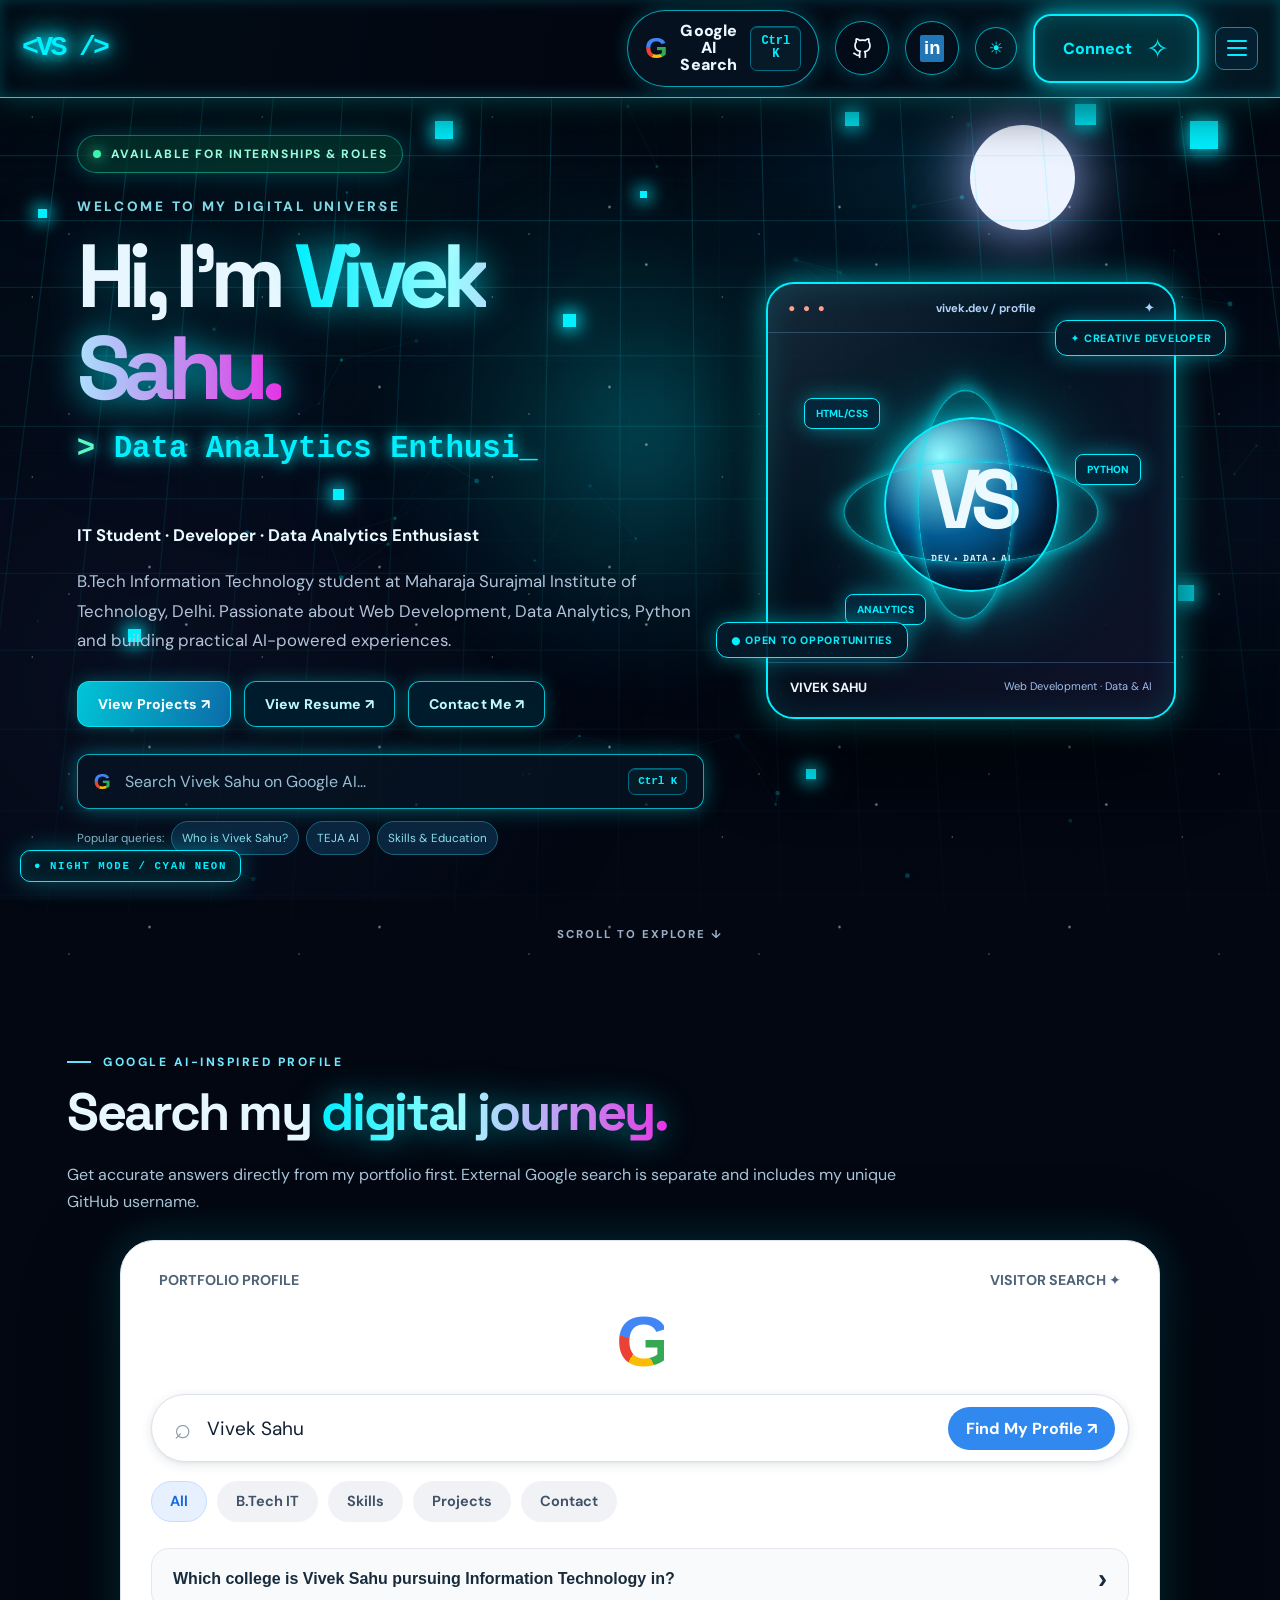
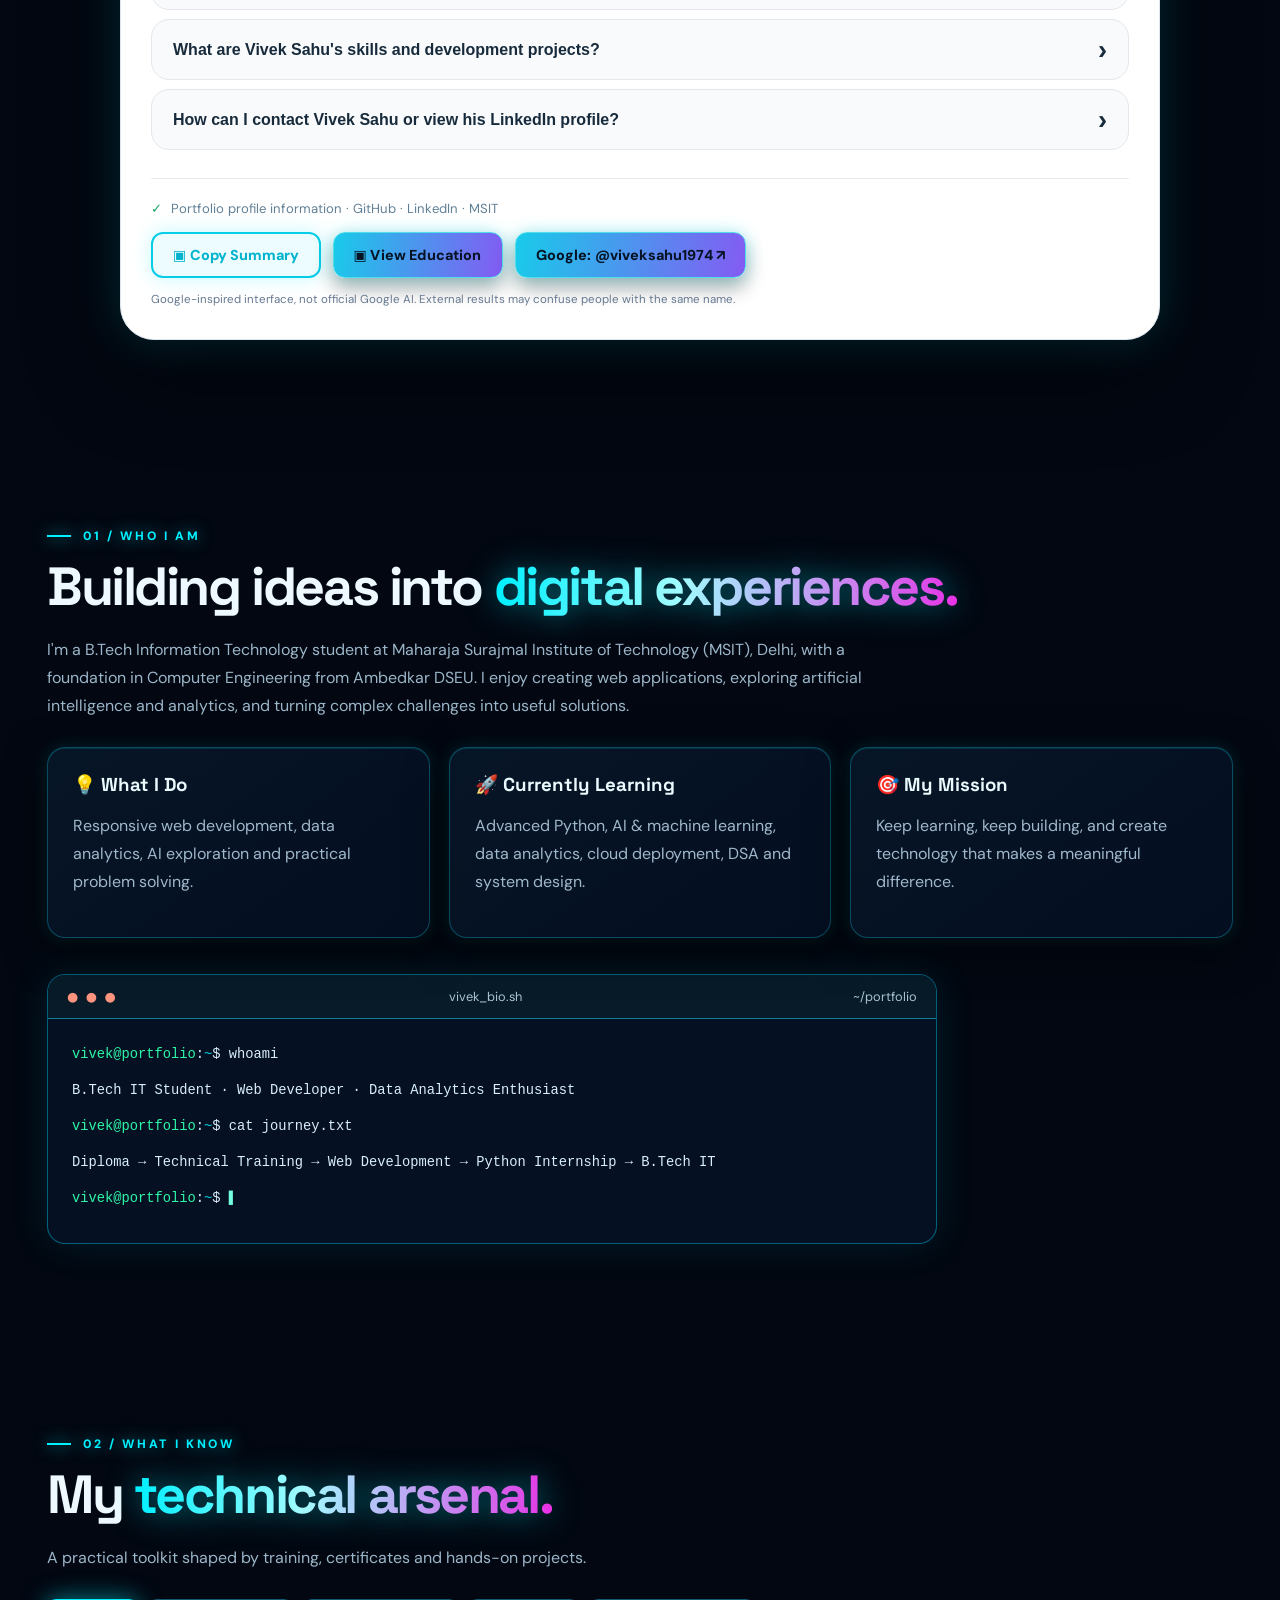
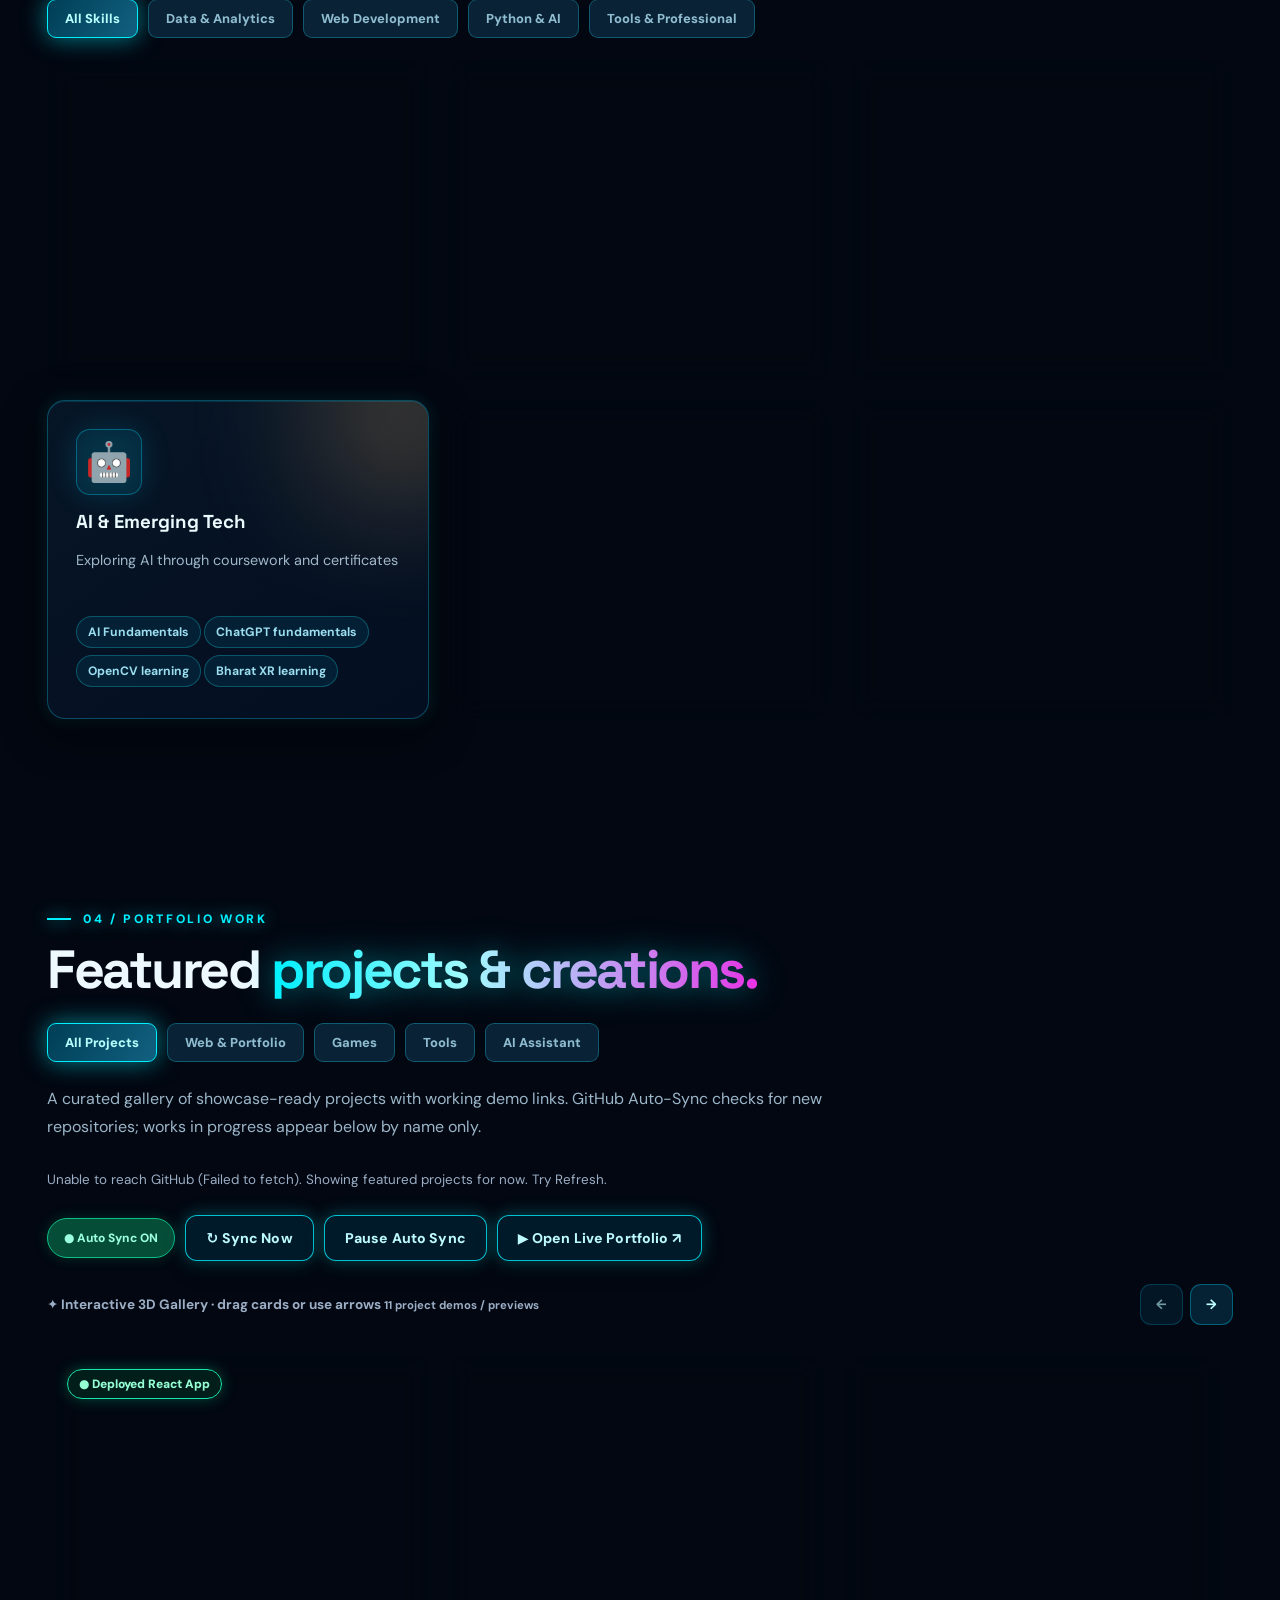
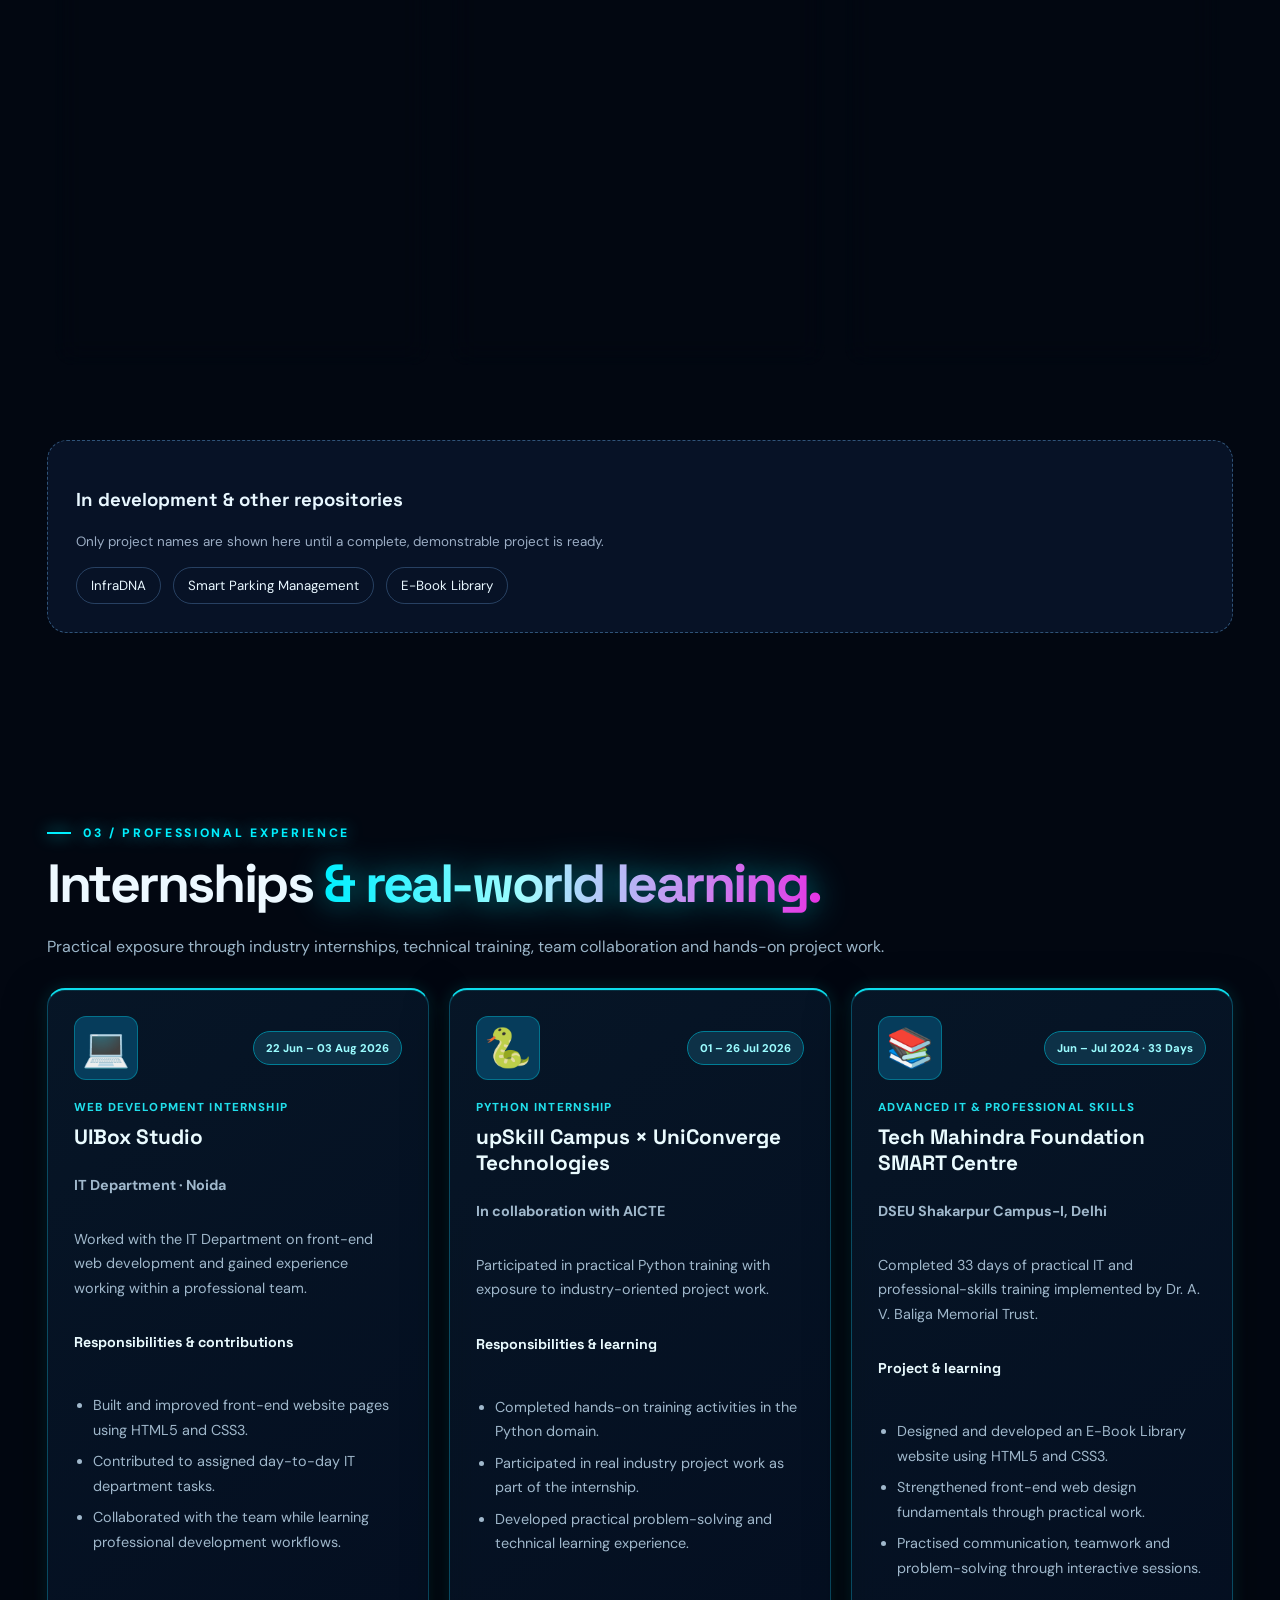
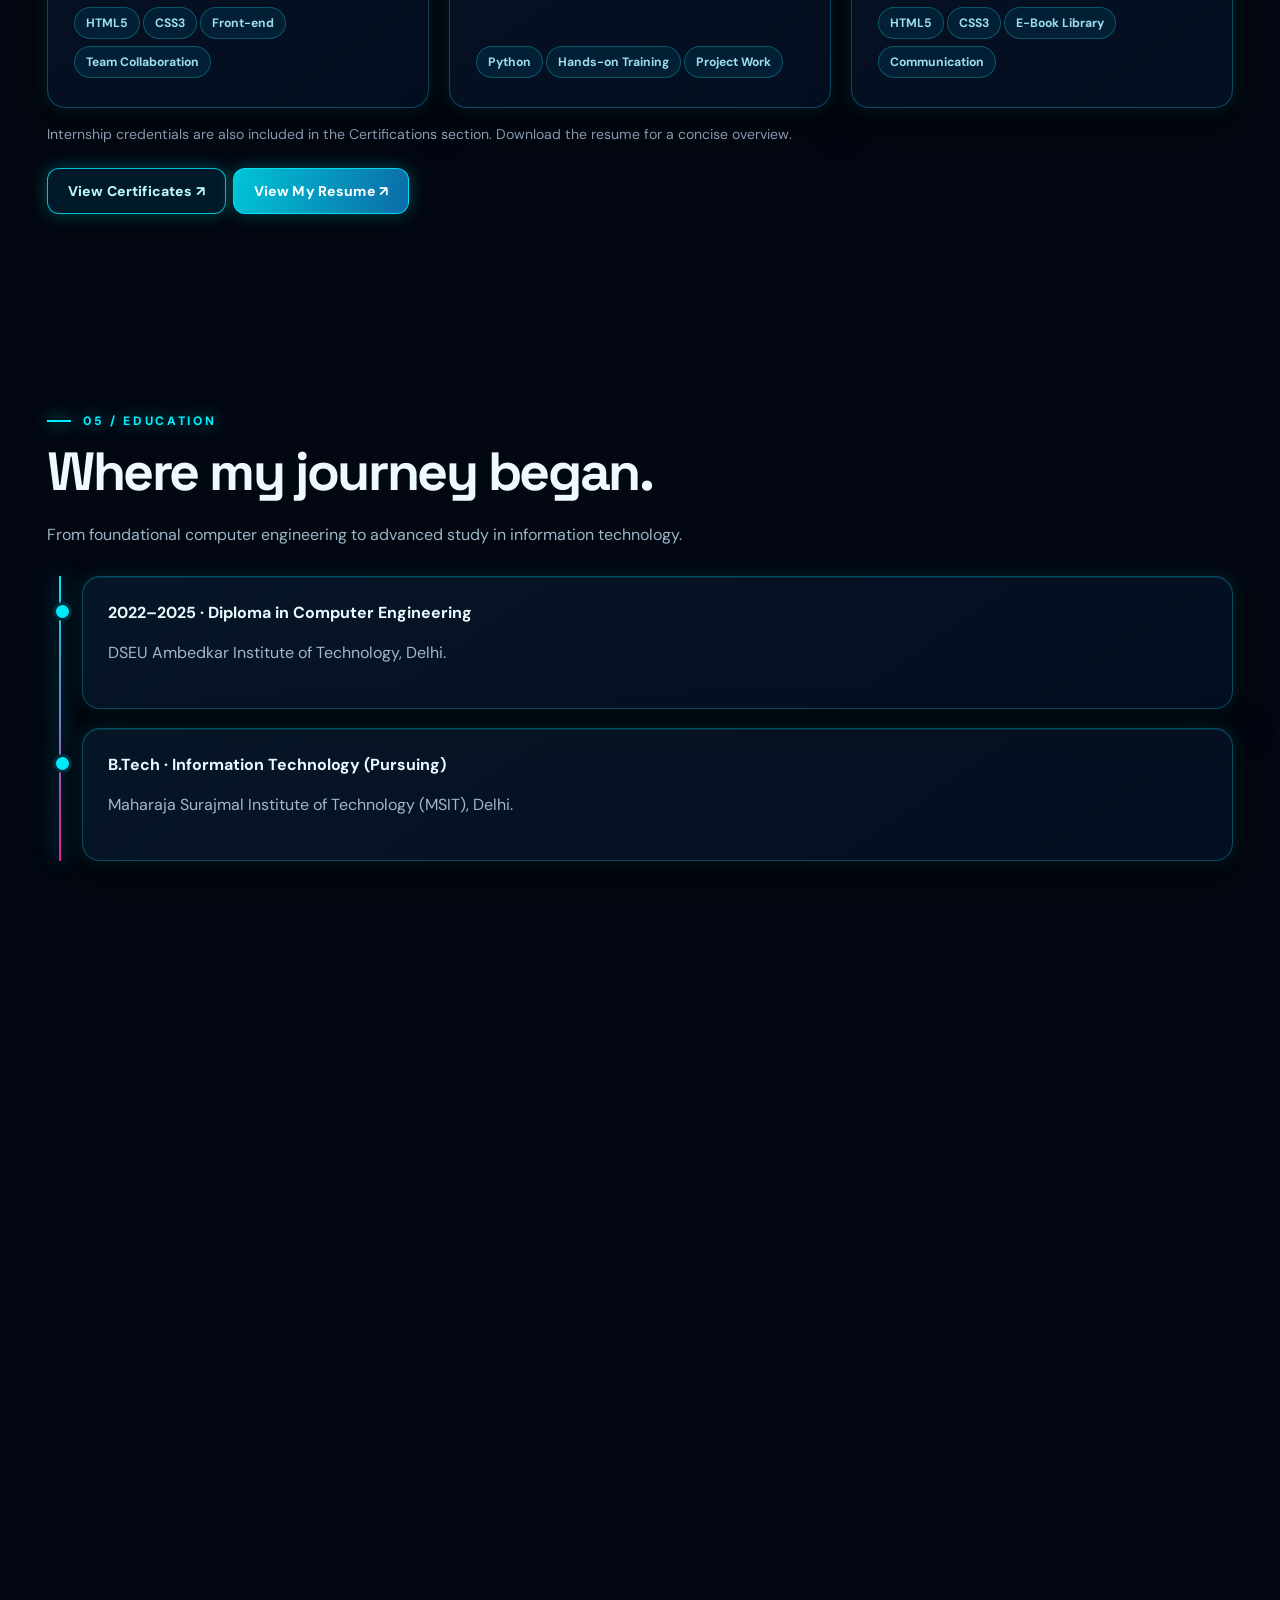
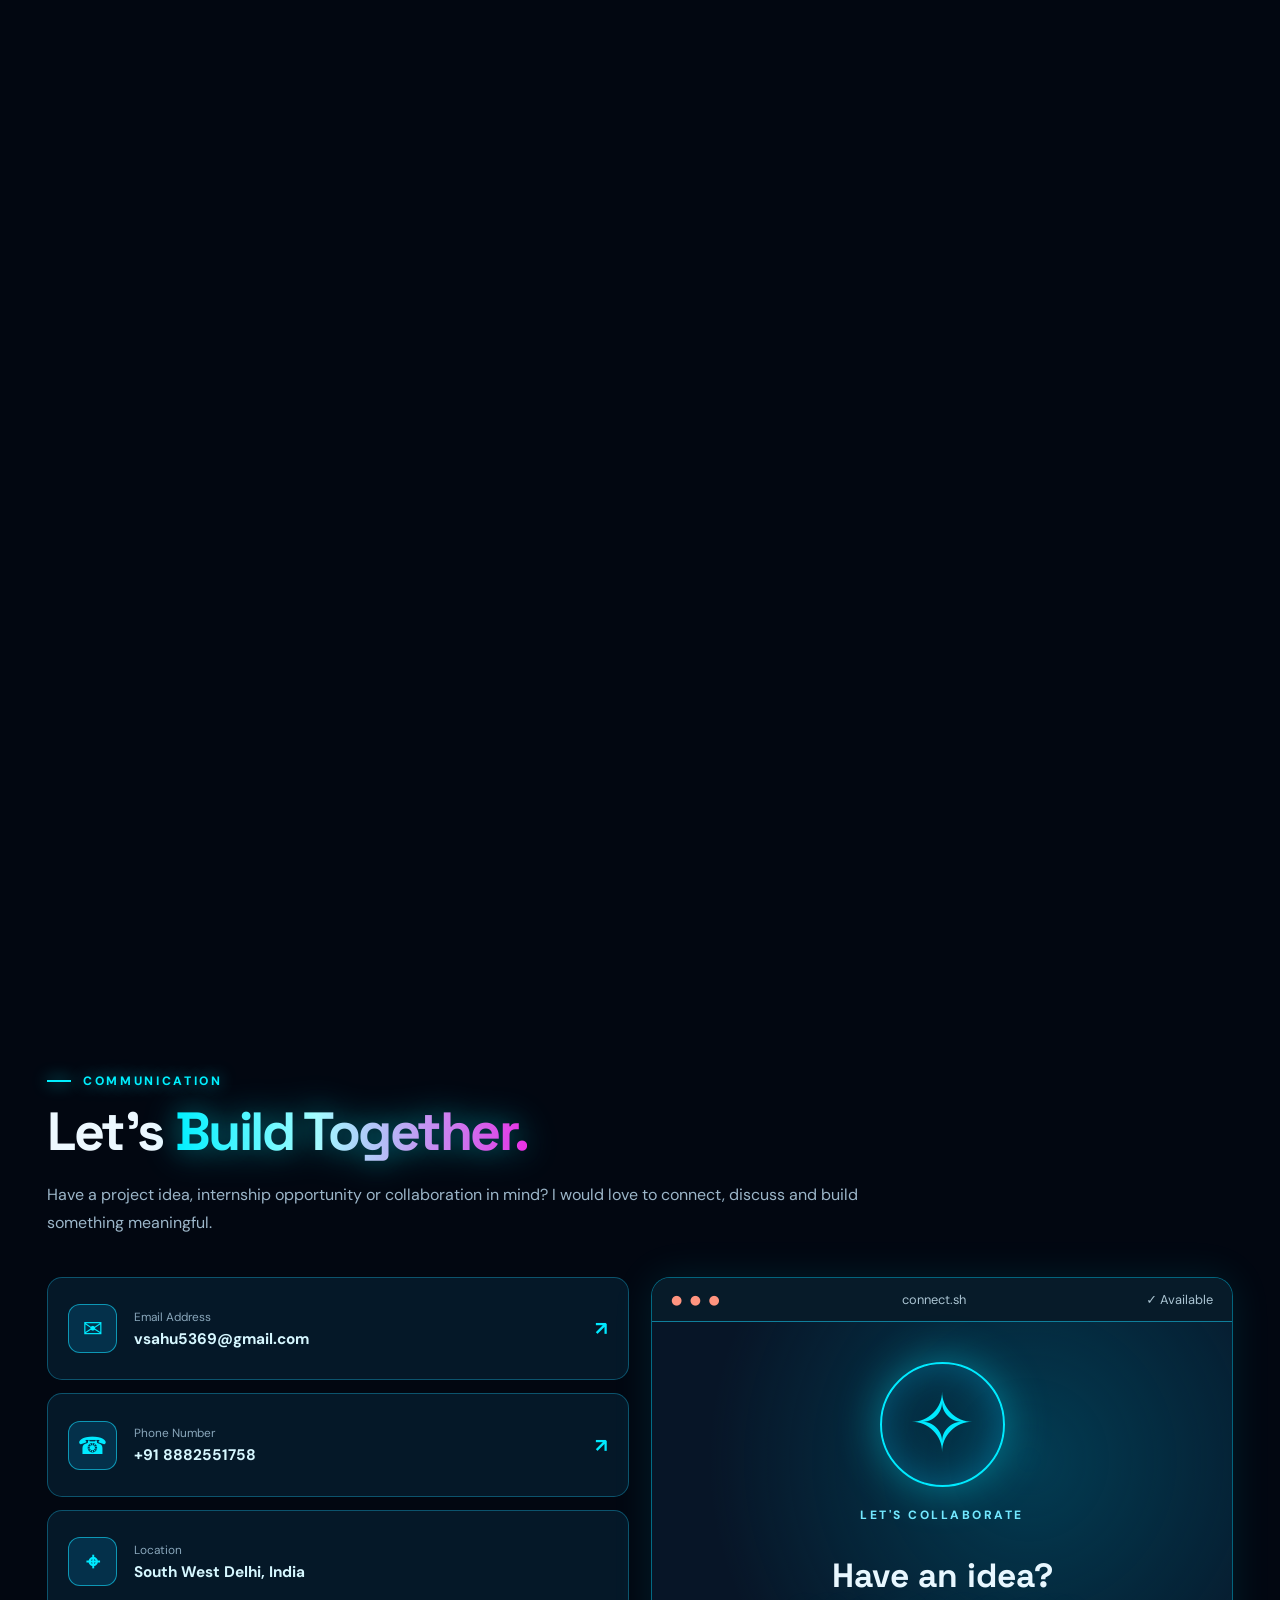
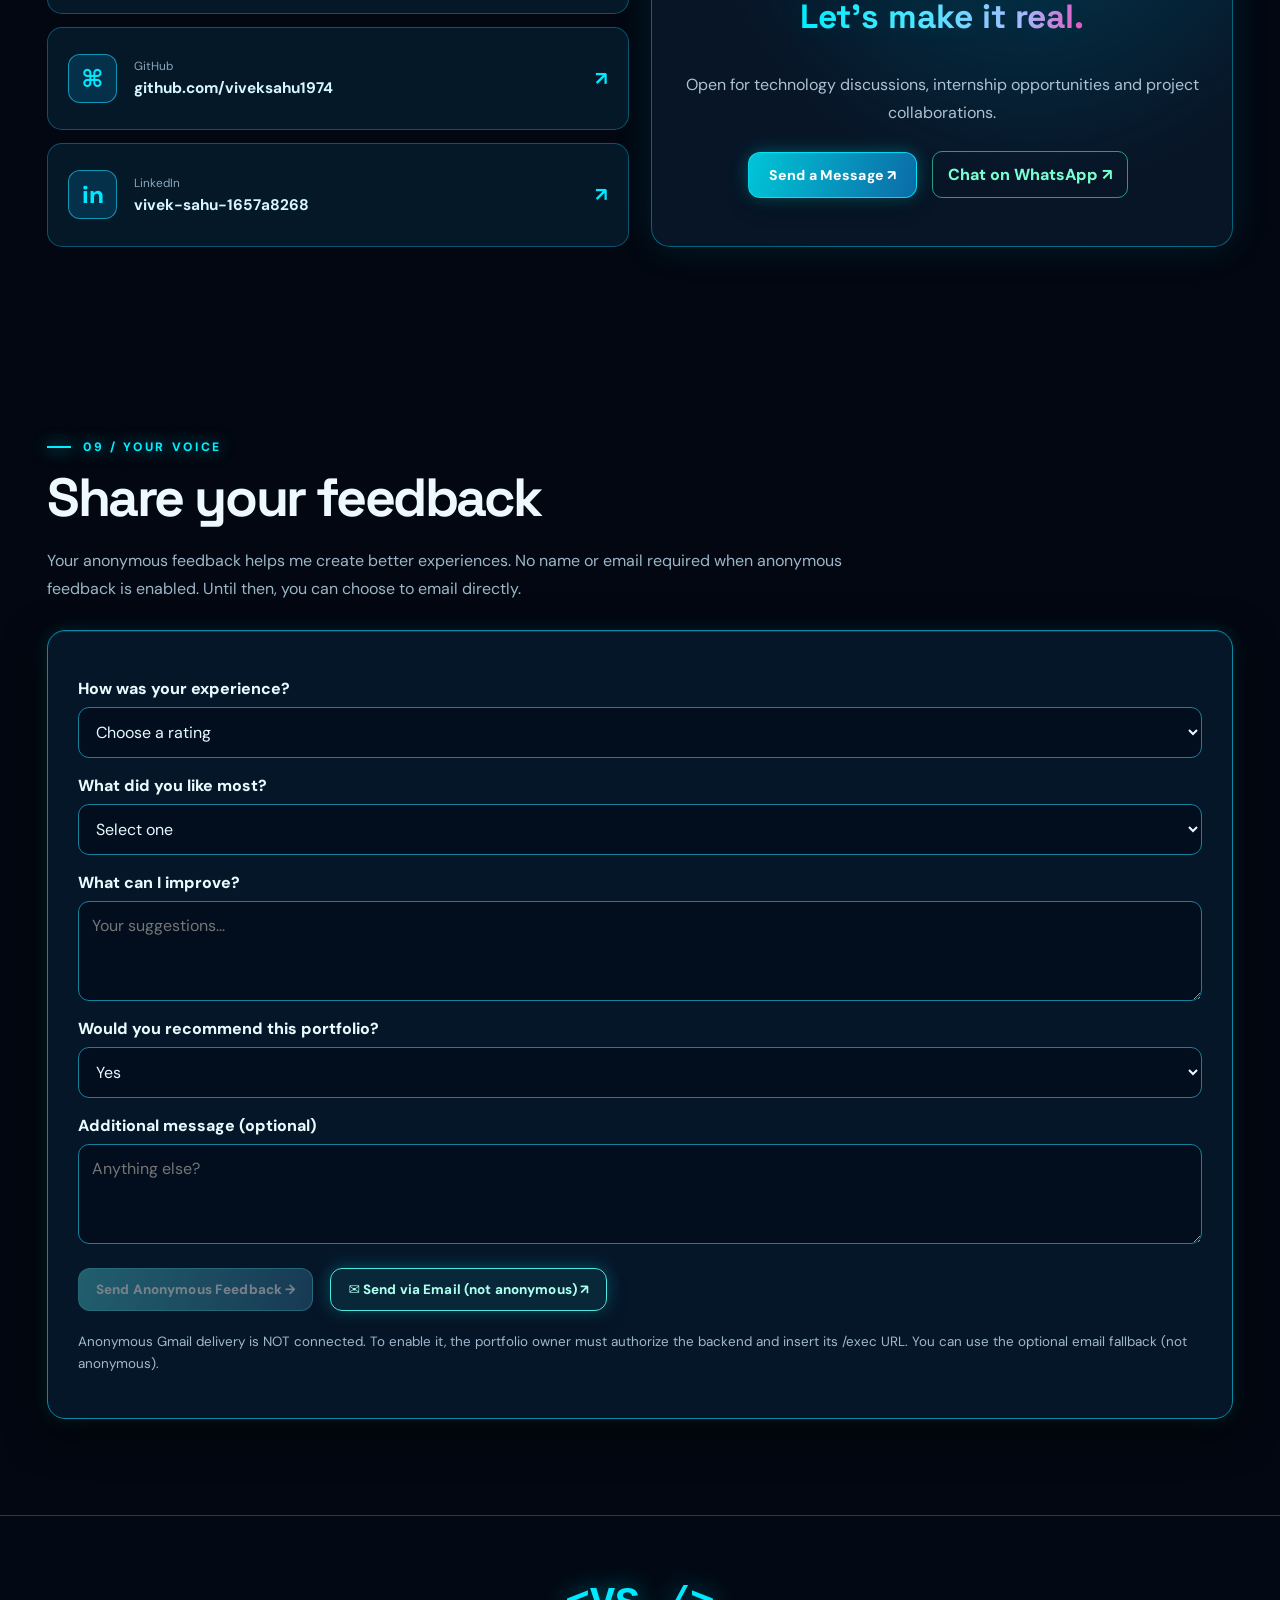
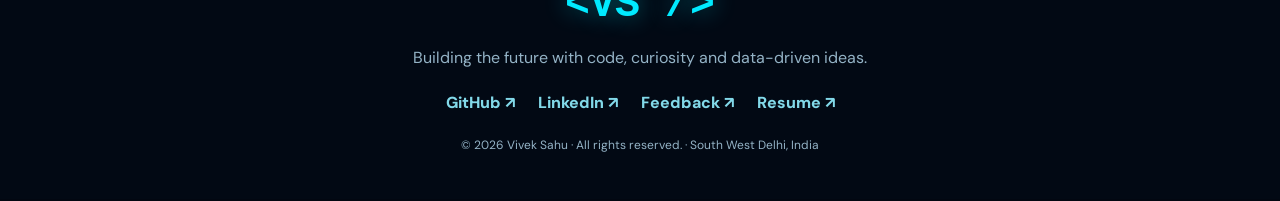
==== commit f6f34878: "Fix gallery arrows and auto-sync feedback; surface visible live-demo buttons on project cards" ====
--- a/index.html
+++ b/index.html
@@ -290,40 +290,34 @@
   </div>
 </section><main><section class="section reveal" id="about"><div class="eyebrow">01 / Who I Am</div><h2>Building ideas into <span class="gradient">digital experiences.</span></h2><p class="lead">I'm a B.Tech Information Technology student at Maharaja Surajmal Institute of Technology (MSIT), Delhi, with a foundation in Computer Engineering from Ambedkar DSEU. I enjoy creating web applications, exploring artificial intelligence and analytics, and turning complex challenges into useful solutions.</p><div class="grid"><div class="card"><h3>💡 What I Do</h3><p>Responsive web development, data analytics, AI exploration and practical problem solving.</p></div><div class="card"><h3>🚀 Currently Learning</h3><p>Advanced Python, AI &amp; machine learning, data analytics, cloud deployment, DSA and system design.</p></div><div class="card"><h3>🎯 My Mission</h3><p>Keep learning, keep building, and create technology that makes a meaningful difference.</p></div></div><div class="terminal-frame"><div class="terminal-bar"><span class="terminal-lights">● ● ●</span><span>vivek_bio.sh</span><span>~/portfolio</span></div><div class="terminal-body"><p><span class="t-green">vivek@portfolio</span>:<span class="t-blue">~</span>$ whoami</p><p>B.Tech IT Student · Web Developer · Data Analytics Enthusiast</p><p><span class="t-green">vivek@portfolio</span>:<span class="t-blue">~</span>$ cat journey.txt</p><p>Diploma → Technical Training → Web Development → Python Internship → B.Tech IT</p><p><span class="t-green">vivek@portfolio</span>:<span class="t-blue">~</span>$ <span class="terminal-caret">▌</span></p></div></div></section>
 <section class="section reveal" id="skills"><div class="eyebrow">02 / WHAT I KNOW</div><h2>My <span class="gradient">technical arsenal.</span></h2><p class="lead">A practical toolkit shaped by training, certificates and hands-on projects.</p><div class="filter-row" id="skillFilters" aria-label="Filter skills"><button class="filter-chip selected" type="button" data-skill="all" aria-pressed="true">All Skills</button><button class="filter-chip" type="button" data-skill="data">Data &amp; Analytics</button><button class="filter-chip" type="button" data-skill="web">Web Development</button><button class="filter-chip" type="button" data-skill="python">Python &amp; AI</button><button class="filter-chip" type="button" data-skill="tools">Tools &amp; Professional</button></div><div class="skills-deck"><article class="skill-3d tilt" style="--glow:#62d4fb"><span class="skill-symbol">📊</span><h3>Data Analytics &amp; Insight</h3><p class="skill-summary">Excel • DataPlus foundations • Analytics learning</p><span class="tag">Microsoft Excel</span><span class="tag">Data analysis fundamentals</span><span class="tag">Data literacy</span><span class="tag">DataPlus overview</span></article><article class="skill-3d tilt" style="--glow:#a58afa"><span class="skill-symbol">🐍</span><h3>Python &amp; Automation</h3><p class="skill-summary">Python internship and Python training</p><span class="tag">Python</span><span class="tag">Python fundamentals</span><span class="tag">Problem solving</span><span class="tag">OpenCV exposure</span></article><article class="skill-3d tilt" style="--glow:#3ce0b1"><span class="skill-symbol">🌐</span><h3>Web Development</h3><p class="skill-summary">Hands-on responsive front-end projects</p><span class="tag">HTML5</span><span class="tag">CSS3</span><span class="tag">JavaScript projects</span><span class="tag">Responsive layouts</span><span class="tag">PHP &amp; MySQL coursework</span></article><article class="skill-3d tilt" style="--glow:#ffc778"><span class="skill-symbol">🤖</span><h3>AI &amp; Emerging Tech</h3><p class="skill-summary">Exploring AI through coursework and certificates</p><span class="tag">AI Fundamentals</span><span class="tag">ChatGPT fundamentals</span><span class="tag">OpenCV learning</span><span class="tag">Bharat XR learning</span></article><article class="skill-3d tilt" style="--glow:#96b6ff"><span class="skill-symbol">🧰</span><h3>Tools &amp; Digital Work</h3><p class="skill-summary">Practical workflow and office productivity</p><span class="tag">GitHub</span><span class="tag">Microsoft Excel</span><span class="tag">PowerPoint</span><span class="tag">Digital productivity</span></article><article class="skill-3d tilt" style="--glow:#ff9fbd"><span class="skill-symbol">🤝</span><h3>Professional Strengths</h3><p class="skill-summary">Internship-backed interpersonal experience</p><span class="tag">Team collaboration</span><span class="tag">Communication</span><span class="tag">Time management</span><span class="tag">Problem solving</span></article></div></section>
-<section class="section projects reveal" id="projects"><div class="eyebrow">04 / PORTFOLIO WORK</div><h2>Featured <span class="gradient">projects &amp; creations.</span></h2><div class="filter-row" id="projectFilters" aria-label="Filter projects"><button class="filter-chip selected" type="button" data-project="all" aria-pressed="true">All Projects</button><button class="filter-chip" type="button" data-project="web">Web &amp; Portfolio</button><button class="filter-chip" type="button" data-project="games">Games</button><button class="filter-chip" type="button" data-project="tools">Tools</button><button class="filter-chip" type="button" data-project="ai">AI Assistant</button></div><p class="lead">A curated gallery of showcase-ready projects with working demo links. GitHub Auto-Sync checks for new repositories; works in progress appear below by name only.</p><p class="notice github-sync-status" id="githubSyncStatus" role="status">Showing featured projects while connecting to GitHub…</p><div class="sync-toolbar"><span class="sync-pill" id="autoSyncPill">● Auto Sync ON</span><button class="btn secondary sync-button" id="refreshGithub" type="button">↻ Sync Now</button><button aria-pressed="true" class="btn secondary sync-button" id="toggleAutoSync" type="button">Pause Auto Sync</button></div><div class="gallery-toolbar"><span>✦ Interactive 3D Gallery · drag cards or use arrows</span><div><button aria-label="Previous project" id="projectPrev" type="button">←</button><button aria-label="Next project" id="projectNext" type="button">→</button></div></div><div aria-live="polite" class="grid project-gallery" id="githubProjects"><article class="card tilt project-card has-project-art">
-<div class="project-media"><img src="assets/interface-design-system.svg?v=20261023" alt="Illustrated preview of React Interface Design System component library, playground and design tokens" loading="lazy"/><span class="project-art-badge">● Deployed React App</span><span class="project-media-tag">React / UI &amp; UX</span></div>
-<h3>Interface Design System — React.js</h3>
+<section class="section projects reveal" id="projects"><div class="eyebrow">04 / PORTFOLIO WORK</div><h2>Featured <span class="gradient">projects &amp; creations.</span></h2><div class="filter-row" id="projectFilters" aria-label="Filter projects"><button class="filter-chip selected" type="button" data-project="all" aria-pressed="true">All Projects</button><button class="filter-chip" type="button" data-project="web">Web &amp; Portfolio</button><button class="filter-chip" type="button" data-project="games">Games</button><button class="filter-chip" type="button" data-project="tools">Tools</button><button class="filter-chip" type="button" data-project="ai">AI Assistant</button></div><p class="lead">A curated gallery of showcase-ready projects with working demo links. GitHub Auto-Sync checks for new repositories; works in progress appear below by name only.</p><p class="notice github-sync-status" id="githubSyncStatus" role="status">Showing featured projects while connecting to GitHub…</p><div class="sync-toolbar"><span class="sync-pill" id="autoSyncPill">● Auto Sync ON</span><button class="btn secondary sync-button" id="refreshGithub" type="button">↻ Sync Now</button><button aria-pressed="true" class="btn secondary sync-button" id="toggleAutoSync" type="button">Pause Auto Sync</button><a class="btn secondary portfolio-live-launch" href="https://viveksahu1974.github.io/portfolio/" target="_blank" rel="noopener noreferrer">▶ Open Live Portfolio ↗</a></div><div class="gallery-toolbar"><span>✦ Interactive 3D Gallery · drag cards or use arrows <small id="liveDemoCount" aria-live="polite">Featured demos available</small></span><div><button aria-label="Previous project" id="projectPrev" type="button">←</button><button aria-label="Next project" id="projectNext" type="button">→</button></div></div><div aria-live="polite" class="grid project-gallery" id="githubProjects"><article class="card tilt project-card has-project-art">
+<div class="project-media"><img src="assets/interface-design-system.svg?v=20261023" alt="Illustrated preview of React Interface Design System component library, playground and design tokens" loading="lazy"/><span class="project-art-badge">● Deployed React App</span><span class="project-media-tag">React / UI &amp; UX</span><a class="demo-quick-link" href="https://viveksahu1974.github.io/Interface-Design-System-React.js-Project/" target="_blank" rel="noopener noreferrer" aria-label="▶ Live Demo ">▶ Live Demo ↗</a></div><h3>Interface Design System — React.js</h3>
 <p>Interactive React component library with 16 components, editable design tokens, a playground, responsive templates and light/dark customization. Built as a web-development internship project demonstration.</p>
 <div class="project-tags"><span class="tag">React</span><span class="tag">JavaScript</span><span class="tag">Vite</span><span class="tag">UI/UX</span></div>
 <div class="project-links"><a href="https://github.com/viveksahu1974/Interface-Design-System-React.js-Project" target="_blank" rel="noopener noreferrer">GitHub Code ↗</a><a href="https://viveksahu1974.github.io/Interface-Design-System-React.js-Project/" target="_blank" rel="noopener noreferrer">▶ Open React Live Demo ↗</a></div></article>
 <article class="card tilt project-card has-project-art">
-<div class="project-media"><img src="assets/promptshield-ai.svg?v=20261023" alt="Illustrated cybersecurity interface for PromptShield AI rule-based prompt-injection scanner" loading="lazy"/><span class="project-art-badge sample">◉ Browser Rules Demo</span><span class="project-media-tag">Cybersecurity / AI</span></div>
-<h3>PromptShield AI — Prompt Security Scanner</h3>
+<div class="project-media"><img src="assets/promptshield-ai.svg?v=20261023" alt="Illustrated cybersecurity interface for PromptShield AI rule-based prompt-injection scanner" loading="lazy"/><span class="project-art-badge sample">◉ Browser Rules Demo</span><span class="project-media-tag">Cybersecurity / AI</span><a class="demo-quick-link preview-only" href="promptshield-demo/" target="_blank" rel="noopener noreferrer" aria-label="▶ UI Preview ">▶ UI Preview ↗</a></div><h3>PromptShield AI — Prompt Security Scanner</h3>
 <p>Educational Python FastAPI and React project for explaining prompt-injection risks. The browser demo runs its basic scanner rules, displays scores and session history without connecting to the Python backend.</p>
 <div class="project-tags"><span class="tag">Python</span><span class="tag">FastAPI</span><span class="tag">React</span><span class="tag">Rule Scanner</span></div>
 <div class="project-links"><a href="https://github.com/viveksahu1974/PromptShield-AI" target="_blank" rel="noopener noreferrer">GitHub Code ↗</a><a href="promptshield-demo/" target="_blank" rel="noopener noreferrer">▶ Try Browser Scanner Demo ↗</a></div></article>
 <article class="card tilt project-card has-project-art">
-<div class="project-media"><img src="assets/student-management-system.svg?v=20261023" alt="Illustrated dashboard of Student Management System records, metrics and reports" loading="lazy"/><span class="project-art-badge sample">◉ UI Preview Only</span><span class="project-media-tag">Python / Desktop App</span></div>
-<h3>Student Management System</h3>
+<div class="project-media"><img src="assets/student-management-system.svg?v=20261023" alt="Illustrated dashboard of Student Management System records, metrics and reports" loading="lazy"/><span class="project-art-badge sample">◉ UI Preview Only</span><span class="project-media-tag">Python / Desktop App</span><a class="demo-quick-link preview-only" href="student-manager-demo/" target="_blank" rel="noopener noreferrer" aria-label="▶ UI Preview ">▶ UI Preview ↗</a></div><h3>Student Management System</h3>
 <p>Python, Tkinter and SQLite desktop application for student records, searches, reporting and dashboards. Online preview is a browser recreation with synthetic data, not the running Python desktop app.</p>
 <div class="project-tags"><span class="tag">Python</span><span class="tag">Tkinter</span><span class="tag">SQLite</span><span class="tag">Data Management</span></div>
 <div class="project-links"><a href="https://github.com/viveksahu1974/Upskillcampus-Final-Project" target="_blank" rel="noopener noreferrer">GitHub Code ↗</a><a href="student-manager-demo/" target="_blank" rel="noopener noreferrer">▶ Interactive UI Preview ↗</a></div></article><article class="card tilt project-card has-project-art">
-<div class="project-media"><img src="assets/orbital-space-explorer.svg?v=20261021" alt="Illustrated preview of ORBITAL interactive Solar System, Milky Way and Black Hole explorer" loading="lazy"/><span class="project-art-badge">● Playable Live Demo</span><span class="project-media-tag">Space / Astronomy</span></div>
-<h3>ORBITAL — Space Explorer</h3>
+<div class="project-media"><img src="assets/orbital-space-explorer.svg?v=20261021" alt="Illustrated preview of ORBITAL interactive Solar System, Milky Way and Black Hole explorer" loading="lazy"/><span class="project-art-badge">● Playable Live Demo</span><span class="project-media-tag">Space / Astronomy</span><a class="demo-quick-link" href="orbital/" target="_blank" rel="noopener noreferrer" aria-label="▶ Live Demo ">▶ Live Demo ↗</a></div><h3>ORBITAL — Space Explorer</h3>
 <p>Explore an animated Solar System, Milky Way and Black Hole in three interactive scenes. Drag to rotate, zoom and open celestial-object information cards. Artistic educational visualization; not scale-accurate.</p>
 <div class="project-tags"><span class="tag">JavaScript</span><span class="tag">HTML5 Canvas</span><span class="tag">3D-style Space</span></div>
 <div class="project-links"><a href="https://github.com/viveksahu1974/ORBITAL-Space-Explorer" target="_blank" rel="noopener noreferrer">GitHub Code ↗</a><a href="orbital/" target="_blank" rel="noopener noreferrer">▶ Explore Live Demo ↗</a></div></article>
 <article class="card tilt project-card has-project-art">
-<div class="project-media"><img src="assets/faceforge-ai.svg?v=20261021svgfix1" alt="Illustrated interface preview of FaceForge AI facial landmark and 3D mesh tools" loading="lazy"/><span class="project-art-badge sample">◉ UI Preview Only</span><span class="project-media-tag">Computer Vision / AI</span></div>
-<h3>FaceForge AI — Face Analysis Toolkit</h3>
+<div class="project-media"><img src="assets/faceforge-ai.svg?v=20261021svgfix1" alt="Illustrated interface preview of FaceForge AI facial landmark and 3D mesh tools" loading="lazy"/><span class="project-art-badge sample">◉ UI Preview Only</span><span class="project-media-tag">Computer Vision / AI</span><a class="demo-quick-link preview-only" href="faceforge-preview/" target="_blank" rel="noopener noreferrer" aria-label="▶ UI Preview ">▶ UI Preview ↗</a></div><h3>FaceForge AI — Face Analysis Toolkit</h3>
 <p>Local-first Python/Gradio project with detection, alignment, opt-in recognition, approximate age range, optional 3D reconstruction and consent-based face swapping. Interactive web preview shows the UI only; real models run locally.</p>
 <div class="project-tags"><span class="tag">Python</span><span class="tag">PyTorch</span><span class="tag">Gradio</span></div>
-<div class="project-links"><a href="https://github.com/viveksahu1974/FaceForge-AI" target="_blank" rel="noopener noreferrer">GitHub Code ↗</a><a href="faceforge-preview/" target="_blank" rel="noopener noreferrer">▶ Interactive UI Preview ↗</a></div></article><article class="card tilt project-card has-project-art"><div class="project-media"><img src="assets/teja-ai.svg?v=20261019c" loading="lazy" alt="Illustrated preview of TEJA AI — Personal AI Assistant"/><span class="project-art-badge sample">◉ UI Preview</span><span class="project-media-tag">UI Preview</span></div><h3>TEJA AI — Personal AI Assistant</h3><p>A local-first AI assistant supporting Ollama, optional cloud AI models, persistent chat history, and multilingual voice. The full AI assistant requires a local server.</p><div class="project-tags"><span class="tag">Python</span><span class="tag">Ollama</span><span class="tag">Multilingual Voice</span></div><div class="project-links"><a href="https://github.com/viveksahu1974/TEJA-AI" rel="noopener noreferrer" target="_blank">GitHub Code ↗</a><a href="teja-demo/" rel="noopener noreferrer" target="_blank">▶ Try TEJA UI Demo ↗</a></div></article><article class="card tilt project-card has-project-art">
-<div class="project-media"><img src="assets/one-island-survivor.svg?v=20261020a" loading="lazy" alt="Illustrated preview of EMBER DROP — ONE ISLAND. ONE SURVIVOR. battle royale game"/><span class="project-art-badge">● Playable Live Demo</span><span class="project-media-tag">Battle Royale · Survival</span></div>
-<h3>ONE ISLAND. ONE SURVIVOR.</h3>
+<div class="project-links"><a href="https://github.com/viveksahu1974/FaceForge-AI" target="_blank" rel="noopener noreferrer">GitHub Code ↗</a><a href="faceforge-preview/" target="_blank" rel="noopener noreferrer">▶ Interactive UI Preview ↗</a></div></article><article class="card tilt project-card has-project-art"><div class="project-media"><img src="assets/teja-ai.svg?v=20261019c" loading="lazy" alt="Illustrated preview of TEJA AI — Personal AI Assistant"/><span class="project-art-badge sample">◉ UI Preview</span><span class="project-media-tag">UI Preview</span><a class="demo-quick-link preview-only" href="teja-demo/" target="_blank" rel="noopener noreferrer" aria-label="▶ UI Preview ">▶ UI Preview ↗</a></div><h3>TEJA AI — Personal AI Assistant</h3><p>A local-first AI assistant supporting Ollama, optional cloud AI models, persistent chat history, and multilingual voice. The full AI assistant requires a local server.</p><div class="project-tags"><span class="tag">Python</span><span class="tag">Ollama</span><span class="tag">Multilingual Voice</span></div><div class="project-links"><a href="https://github.com/viveksahu1974/TEJA-AI" rel="noopener noreferrer" target="_blank">GitHub Code ↗</a><a href="teja-demo/" rel="noopener noreferrer" target="_blank">▶ Try TEJA UI Demo ↗</a></div></article><article class="card tilt project-card has-project-art">
+<div class="project-media"><img src="assets/one-island-survivor.svg?v=20261020a" loading="lazy" alt="Illustrated preview of EMBER DROP — ONE ISLAND. ONE SURVIVOR. battle royale game"/><span class="project-art-badge">● Playable Live Demo</span><span class="project-media-tag">Battle Royale · Survival</span><a class="demo-quick-link" href="one-island/" target="_blank" rel="noopener noreferrer" aria-label="▶ Live Demo ">▶ Live Demo ↗</a></div><h3>ONE ISLAND. ONE SURVIVOR.</h3>
 <p>EMBER DROP — a playable 2D top-down solo battle royale. Survive waves of bots on three difficulty maps, drive a Titan tank, shoot, collect loot and escape a shrinking storm zone.</p>
 <div class="project-tags"><span class="tag">JavaScript</span><span class="tag">HTML5 Canvas</span><span class="tag">Survival Game</span></div>
-<div class="project-links"><a href="https://github.com/viveksahu1974/ONE-ISLAND.-ONE-SURVIVOR" rel="noopener noreferrer" target="_blank">GitHub Code ↗</a><a href="one-island/" rel="noopener noreferrer" target="_blank">▶ Play Live Demo ↗</a></div></article><article class="card tilt project-card has-project-art"><div class="project-media"><img src="assets/snake-game.svg?v=20261019c" loading="lazy" alt="Illustrated preview of Snake Game"/><span class="project-art-badge ">● Demo Link</span><span class="project-media-tag">Game Demo</span></div><h3>Snake Game</h3><p>A browser-based arcade game where players guide a growing snake, collect apples, and avoid collisions. Features keyboard controls, score tracking and progressively faster gameplay.</p><div class="project-tags"><span class="tag">HTML</span><span class="tag">CSS</span><span class="tag">JavaScript</span></div><div class="project-links"><a href="https://github.com/viveksahu1974/project-1" rel="noopener noreferrer" target="_blank">View GitHub ↗</a><a href="https://snakegame-teal.vercel.app/" rel="noopener noreferrer" target="_blank">Live Demo ↗</a></div></article><article class="card tilt project-card has-project-art"><div class="project-media"><img src="assets/portfolio-site.svg?v=20261019c" loading="lazy" alt="Illustrated preview of Responsive Portfolio Website"/><span class="project-art-badge ">● Demo Link</span><span class="project-media-tag">Portfolio UI</span></div><h3>Responsive Portfolio Website</h3><p>A personal showcase for projects, skills and experience, designed with a responsive layout and smooth navigation.</p><div class="project-tags"><span class="tag">HTML</span><span class="tag">CSS</span><span class="tag">JavaScript</span></div><div class="project-links"><a href="https://github.com/viveksahu1974/Project-2-Portfolio" rel="noopener noreferrer" target="_blank">View GitHub ↗</a><a href="https://project-2-portfolio-beige.vercel.app/" rel="noopener noreferrer" target="_blank">Live Demo ↗</a></div></article><article class="card tilt project-card has-project-art"><div class="project-media"><img src="assets/calculator-app.svg?v=20261019c" loading="lazy" alt="Illustrated preview of Calculator App"/><span class="project-art-badge ">● Demo Link</span><span class="project-media-tag">TypeScript UI</span></div><h3>Calculator App</h3><p>An interactive calculator project built with a modern TypeScript front-end codebase.</p><div class="project-tags"><span class="tag">TypeScript</span><span class="tag">Vite</span><span class="tag">Tailwind CSS</span></div><div class="project-links"><a href="https://github.com/viveksahu1974/project---3" rel="noopener noreferrer" target="_blank">View GitHub ↗</a><a href="https://calculator-eight-pi-40.vercel.app/" rel="noopener noreferrer" target="_blank">Live Demo ↗</a></div></article><article class="card tilt project-card has-project-art"><div class="project-media"><img src="assets/zombie-game.svg?v=20261019c" loading="lazy" alt="Illustrated preview of Zombie Shooting Game"/><span class="project-art-badge ">● Demo Link</span><span class="project-media-tag">Action Game</span></div><h3>Zombie Shooting Game</h3><p>A fast-paced browser game featuring mouse-controlled aiming, approaching zombies, hit detection, score tracking and restart controls.</p><div class="project-tags"><span class="tag">HTML</span><span class="tag">CSS</span><span class="tag">JavaScript</span><span class="tag">Vite</span></div><div class="project-links"><a href="https://github.com/viveksahu1974/project---4" rel="noopener noreferrer" target="_blank">View GitHub ↗</a><a href="https://project-4-eight-delta.vercel.app/" rel="noopener noreferrer" target="_blank">Live Demo ↗</a></div></article></div><div class="work-queue" id="workQueue"><h3>In development &amp; other repositories</h3><p class="muted">Only project names are shown here until a complete, demonstrable project is ready.</p><div class="work-queue-list" id="pendingProjects"><span>InfraDNA</span><span>Smart Parking Management</span><span>E-Book Library</span></div></div></section>
+<div class="project-links"><a href="https://github.com/viveksahu1974/ONE-ISLAND.-ONE-SURVIVOR" rel="noopener noreferrer" target="_blank">GitHub Code ↗</a><a href="one-island/" rel="noopener noreferrer" target="_blank">▶ Play Live Demo ↗</a></div></article><article class="card tilt project-card has-project-art"><div class="project-media"><img src="assets/snake-game.svg?v=20261019c" loading="lazy" alt="Illustrated preview of Snake Game"/><span class="project-art-badge ">● Demo Link</span><span class="project-media-tag">Game Demo</span><a class="demo-quick-link" href="https://snakegame-teal.vercel.app/" target="_blank" rel="noopener noreferrer" aria-label="▶ Live Demo ">▶ Live Demo ↗</a></div><h3>Snake Game</h3><p>A browser-based arcade game where players guide a growing snake, collect apples, and avoid collisions. Features keyboard controls, score tracking and progressively faster gameplay.</p><div class="project-tags"><span class="tag">HTML</span><span class="tag">CSS</span><span class="tag">JavaScript</span></div><div class="project-links"><a href="https://github.com/viveksahu1974/project-1" rel="noopener noreferrer" target="_blank">View GitHub ↗</a><a href="https://snakegame-teal.vercel.app/" rel="noopener noreferrer" target="_blank">Live Demo ↗</a></div></article><article class="card tilt project-card has-project-art"><div class="project-media"><img src="assets/portfolio-site.svg?v=20261019c" loading="lazy" alt="Illustrated preview of Responsive Portfolio Website"/><span class="project-art-badge ">● Demo Link</span><span class="project-media-tag">Portfolio UI</span><a class="demo-quick-link" href="https://project-2-portfolio-beige.vercel.app/" target="_blank" rel="noopener noreferrer" aria-label="▶ Live Demo ">▶ Live Demo ↗</a></div><h3>Responsive Portfolio Website</h3><p>A personal showcase for projects, skills and experience, designed with a responsive layout and smooth navigation.</p><div class="project-tags"><span class="tag">HTML</span><span class="tag">CSS</span><span class="tag">JavaScript</span></div><div class="project-links"><a href="https://github.com/viveksahu1974/Project-2-Portfolio" rel="noopener noreferrer" target="_blank">View GitHub ↗</a><a href="https://project-2-portfolio-beige.vercel.app/" rel="noopener noreferrer" target="_blank">Live Demo ↗</a></div></article><article class="card tilt project-card has-project-art"><div class="project-media"><img src="assets/calculator-app.svg?v=20261019c" loading="lazy" alt="Illustrated preview of Calculator App"/><span class="project-art-badge ">● Demo Link</span><span class="project-media-tag">TypeScript UI</span><a class="demo-quick-link" href="https://calculator-eight-pi-40.vercel.app/" target="_blank" rel="noopener noreferrer" aria-label="▶ Live Demo ">▶ Live Demo ↗</a></div><h3>Calculator App</h3><p>An interactive calculator project built with a modern TypeScript front-end codebase.</p><div class="project-tags"><span class="tag">TypeScript</span><span class="tag">Vite</span><span class="tag">Tailwind CSS</span></div><div class="project-links"><a href="https://github.com/viveksahu1974/project---3" rel="noopener noreferrer" target="_blank">View GitHub ↗</a><a href="https://calculator-eight-pi-40.vercel.app/" rel="noopener noreferrer" target="_blank">Live Demo ↗</a></div></article><article class="card tilt project-card has-project-art"><div class="project-media"><img src="assets/zombie-game.svg?v=20261019c" loading="lazy" alt="Illustrated preview of Zombie Shooting Game"/><span class="project-art-badge ">● Demo Link</span><span class="project-media-tag">Action Game</span><a class="demo-quick-link" href="https://project-4-eight-delta.vercel.app/" target="_blank" rel="noopener noreferrer" aria-label="▶ Live Demo ">▶ Live Demo ↗</a></div><h3>Zombie Shooting Game</h3><p>A fast-paced browser game featuring mouse-controlled aiming, approaching zombies, hit detection, score tracking and restart controls.</p><div class="project-tags"><span class="tag">HTML</span><span class="tag">CSS</span><span class="tag">JavaScript</span><span class="tag">Vite</span></div><div class="project-links"><a href="https://github.com/viveksahu1974/project---4" rel="noopener noreferrer" target="_blank">View GitHub ↗</a><a href="https://project-4-eight-delta.vercel.app/" rel="noopener noreferrer" target="_blank">Live Demo ↗</a></div></article></div><div class="work-queue" id="workQueue"><h3>In development &amp; other repositories</h3><p class="muted">Only project names are shown here until a complete, demonstrable project is ready.</p><div class="work-queue-list" id="pendingProjects"><span>InfraDNA</span><span>Smart Parking Management</span><span>E-Book Library</span></div></div></section>
 <section class="section reveal internships-section" id="internships" aria-labelledby="internships-heading"><div class="eyebrow">03 / PROFESSIONAL EXPERIENCE</div><h2 id="internships-heading">Internships <span class="gradient">&amp; real-world learning.</span></h2><p class="lead">Practical exposure through industry internships, technical training, team collaboration and hands-on project work.</p><div class="internship-grid">
 <article class="internship-card tilt"><div class="internship-top"><span class="internship-icon" aria-hidden="true">💻</span><span class="internship-date">22 Jun – 03 Aug 2026</span></div><span class="internship-type">WEB DEVELOPMENT INTERNSHIP</span><h3>UIBox Studio</h3><p class="internship-place">IT Department · Noida</p><p>Worked with the IT Department on front-end web development and gained experience working within a professional team.</p><h4>Responsibilities &amp; contributions</h4><ul><li>Built and improved front-end website pages using HTML5 and CSS3.</li><li>Contributed to assigned day-to-day IT department tasks.</li><li>Collaborated with the team while learning professional development workflows.</li></ul><div class="internship-tags"><span>HTML5</span><span>CSS3</span><span>Front-end</span><span>Team Collaboration</span></div></article>
 <article class="internship-card tilt"><div class="internship-top"><span class="internship-icon" aria-hidden="true">🐍</span><span class="internship-date">01 – 26 Jul 2026</span></div><span class="internship-type">PYTHON INTERNSHIP</span><h3>upSkill Campus × UniConverge Technologies</h3><p class="internship-place">In collaboration with AICTE</p><p>Participated in practical Python training with exposure to industry-oriented project work.</p><h4>Responsibilities &amp; learning</h4><ul><li>Completed hands-on training activities in the Python domain.</li><li>Participated in real industry project work as part of the internship.</li><li>Developed practical problem-solving and technical learning experience.</li></ul><div class="internship-tags"><span>Python</span><span>Hands-on Training</span><span>Project Work</span></div></article>
@@ -423,11 +417,14 @@
 (()=>{
   const USERNAME='viveksahu1974';
   const API=`https://api.github.com/users/${USERNAME}/repos?per_page=100&type=owner&sort=updated&direction=desc`;
-  const CACHE_KEY=`portfolio-public-repos-${USERNAME}-v8`;
+  const CACHE_KEY=`portfolio-public-repos-${USERNAME}-v9`;
   const CACHE_MS=15*60*1000;
   const grid=document.getElementById('githubProjects');
   const status=document.getElementById('githubSyncStatus');
   const refresh=document.getElementById('refreshGithub');
+  const demoCount=document.getElementById('liveDemoCount');
+  const previousButton=document.getElementById('projectPrev');
+  const nextButton=document.getElementById('projectNext');
   const featuredFallback=grid.innerHTML;
   const pending=document.getElementById('pendingProjects');
   const FEATURED=['Interface-Design-System-React.js-Project','PromptShield-AI','Upskillcampus-Final-Project','ORBITAL-Space-Explorer','FaceForge-AI','TEJA-AI','ONE-ISLAND.-ONE-SURVIVOR','project-1','project---4','project---3','Project-2-Portfolio'];
@@ -454,6 +451,8 @@
   autoButton.addEventListener('click',()=>{autoEnabled=!autoEnabled;localStorage.setItem('vivek-auto-sync',autoEnabled?'on':'off');updateAutoUI();if(autoEnabled)sync(true);});
   updateAutoUI();
   let fetching=false;
+  let lastKnownSnapshot=null;
+  const SNAPSHOT_KEY=`portfolio-public-repos-${USERNAME}-snapshot-v9`;
   const icons={JavaScript:'🟨',TypeScript:'🔷',Python:'🐍',HTML:'🌐',CSS:'🎨',Java:'☕',C:'💻','C++':'💻',Jupyter:'📊'};
   const tag=(name)=>{const el=document.createElement('span');el.className='tag';el.textContent=name;return el;};
   const link=(label,href)=>{const a=document.createElement('a');a.href=href;a.target='_blank';a.rel='noopener noreferrer';a.textContent=label;return a;};
@@ -474,6 +473,7 @@
       (validUrl(r.homepage)||(Number(r.size)>8 && Boolean(r.language)))
     );
     const featured=[...complete,...newComplete];
+    const demoTitle=(repoName)=>['teja-ai','faceforge-ai','promptshield-ai','upskillcampus-final-project'].includes(repoName.toLowerCase())?'▶ UI Preview ↗':'▶ Live Demo ↗';
     const fragment=document.createDocumentFragment();
     const names=new Set(featured.map(r=>r.name.toLowerCase()));
     const inProgress=all.filter(r=>!names.has(r.name.toLowerCase()));
@@ -485,6 +485,7 @@
     }
     for(const repo of featured){
       const card=document.createElement('article');card.className='card tilt project-card';
+      const preferredDemo=validUrl(demos[repo.name.toLowerCase()])||validUrl(repo.homepage);
       const previewMap={
         'interface-design-system-react.js-project':['interface-design-system.svg','React UI Kit',false],
         'promptshield-ai':['promptshield-ai.svg','Rule Scanner Demo',true],
@@ -505,6 +506,7 @@
         const img=document.createElement('img');img.src='assets/'+preview[0]+'?v='+(repo.name.toLowerCase()==='faceforge-ai'?'20261021svgfix1':'20261019c');
         img.loading='lazy';img.alt='Illustrated preview of '+repo.name;
         media.append(img);
+        if(preferredDemo){const quick=link(demoTitle(repo.name),preferredDemo);quick.className='demo-quick-link'+(preview[2]?' preview-only':'');quick.setAttribute('aria-label',preview[2]?'Open interactive UI preview':'Open live project demo');media.append(quick);}
         const badge=document.createElement('span');badge.className='project-art-badge'+(preview[2]?' sample':'');badge.textContent=preview[2]?'◉ UI Preview':'● Demo Link';media.append(badge);
         const label=document.createElement('span');label.className='project-media-tag';label.textContent=preview[1];media.append(label);
         card.append(media);
@@ -518,7 +520,9 @@
         const lang=document.createElement('small');lang.textContent=repo.language||'GitHub project';
         graphic.append(emblem,name,lang);
         const badge=document.createElement('span');badge.className='project-art-badge sample';badge.textContent='◉ GitHub Project';
-        media.append(graphic,badge);card.append(media);
+        media.append(graphic,badge);
+        if(preferredDemo){const quick=link(demoTitle(repo.name),preferredDemo);quick.className='demo-quick-link'+(['teja-ai','faceforge-ai','promptshield-ai','upskillcampus-final-project'].includes(repo.name.toLowerCase())?' preview-only':'');media.append(quick);}
+        card.append(media);
       }
       const title=document.createElement('h3');title.textContent=({'Interface-Design-System-React.js-Project':'Interface Design System — React.js','PromptShield-AI':'PromptShield AI — Prompt Security Scanner','Upskillcampus-Final-Project':'Student Management System','ORBITAL-Space-Explorer':'ORBITAL — Space Explorer','FaceForge-AI':'FaceForge AI — Face Analysis Toolkit','TEJA-AI':'TEJA AI — Personal AI Assistant','ONE-ISLAND.-ONE-SURVIVOR':'ONE ISLAND. ONE SURVIVOR.','project-1':'Snake Game','project---4':'Zombie Shooting Game','project---3':'Calculator App','Project-2-Portfolio':'Responsive Portfolio Website'})[repo.name]||repo.name.replace(/[-_]+/g,' ');card.append(title);
       const descriptions={'Interface-Design-System-React.js-Project':'Interactive React interface design system with a 16-component library, playground, customizable themes, design tokens, responsive templates and internship learning resources.','PromptShield-AI':'Educational prompt-injection scanner and dashboard using Python FastAPI and React. The linked browser demo ports its rule patterns locally, not the hosted Python API.','Upskillcampus-Final-Project':'Python Tkinter and SQLite student records desktop app with authentication, charts and reports. The linked browser UI preview uses synthetic sample data, not the desktop backend.','ORBITAL-Space-Explorer':'A three-scene interactive space explorer featuring all eight planets, the Milky Way, a black hole, and animated HTML5 Canvas controls. Scenes are illustrative rather than scale-accurate.','FaceForge-AI':'Local-first Python/Gradio computer vision toolkit for face detection, alignment, consent-based recognition, age-range estimation, optional 3D reconstruction and swapping. The web demo is an interactive UI preview, not hosted AI processing.','ONE-ISLAND.-ONE-SURVIVOR':'EMBER DROP — a playable 2D top-down solo battle royale with three difficulty maps, bots, tank combat, shooting and a shrinking storm zone.','TEJA-AI':'A local-first AI assistant with Ollama, optional cloud AI models, multilingual speech and persistent chat history. Browser demo uses sample responses; full AI functionality requires local setup.','project-1':'A browser-based Snake game with keyboard controls and score tracking.','project---4':'An interactive zombie-shooting browser game featuring aiming and hit detection.','project---3':'A calculator interface built as a front-end application.','Project-2-Portfolio':'A responsive personal portfolio showcasing development work.'};
@@ -535,7 +539,8 @@
       if(Number(repo.forks_count)>0){const a=document.createElement('span');a.textContent=`⑂ ${repo.forks_count} forks`;stats.append(a);}
       if(stats.childElementCount)card.append(stats);
       const links=document.createElement('div');links.className='project-links';links.append(link('GitHub Code ↗',repo.html_url));
-      const demo=validUrl(repo.homepage)||validUrl(demos[repo.name.toLowerCase()]);if(demo){links.append(link(repo.name.toLowerCase()==='interface-design-system-react.js-project'?'▶ Open React Live Demo ↗':repo.name.toLowerCase()==='promptshield-ai'?'▶ Browser Rules Demo ↗':repo.name.toLowerCase()==='upskillcampus-final-project'?'▶ Desktop UI Preview ↗':repo.name.toLowerCase()==='teja-ai'?'▶ Try UI Demo (Sample Replies) ↗':repo.name.toLowerCase()==='faceforge-ai'?'▶ Interactive UI Preview (No AI Processing) ↗':repo.name.toLowerCase()==='orbital-space-explorer'?'▶ Explore Live Demo ↗':repo.name.toLowerCase()==='one-island.-one-survivor'?'▶ Play Live Demo ↗':'▶ Live Demo ↗',demo));}else{const note=document.createElement('span');note.className='demo-unavailable';note.textContent='Live demo not configured · GitHub code available';links.append(note);}card.append(links);
+      const demo=preferredDemo;if(demo){links.append(link(repo.name.toLowerCase()==='interface-design-system-react.js-project'?'▶ Open React Live Demo ↗':repo.name.toLowerCase()==='promptshield-ai'?'▶ Browser Rules Demo ↗':repo.name.toLowerCase()==='upskillcampus-final-project'?'▶ Desktop UI Preview ↗':repo.name.toLowerCase()==='teja-ai'?'▶ Try UI Demo (Sample Replies) ↗':repo.name.toLowerCase()==='faceforge-ai'?'▶ Interactive UI Preview (No AI Processing) ↗':repo.name.toLowerCase()==='orbital-space-explorer'?'▶ Explore Live Demo ↗':repo.name.toLowerCase()==='one-island.-one-survivor'?'▶ Play Live Demo ↗':'▶ Live Demo ↗',demo));}else{const note=document.createElement('span');note.className='demo-unavailable';note.textContent='Live demo not configured · GitHub code available';links.append(note);}card.append(links);
+      bindTilt(card);
       fragment.append(card);
     }
     if(!fragment.childNodes.length)throw Error('No showcase-ready repositories found');
@@ -543,7 +548,7 @@
   }
   function readCache(){try{const c=JSON.parse(localStorage.getItem(CACHE_KEY)||'null');return Array.isArray(c?.repos)?c:null}catch{return null}}
   async function sync(force=false){
-    if(fetching)return;fetching=true;refresh.disabled=true;refresh.textContent='↻ Syncing…';
+    if(fetching){status.textContent='GitHub sync is already in progress…';return;}fetching=true;refresh.disabled=true;refresh.setAttribute('aria-busy','true');refresh.textContent='↻ Syncing…';
     const cache=readCache();
     try{
       if(!force && cache && Date.now()-cache.time<CACHE_MS){render(cache.repos);status.textContent=`✓ Showing ${cache.repos.length} GitHub projects · cached recently`;return;}
@@ -554,17 +559,55 @@
       if(!repos.length){grid.replaceChildren();status.textContent='No public repositories found yet.';return;}
       repos.sort((a,b)=>new Date(b.pushed_at||0)-new Date(a.pushed_at||0));
       render(repos);
-      try{localStorage.setItem(CACHE_KEY,JSON.stringify({time:Date.now(),repos}));}catch{}
-      const extra=repos.length===100?' · Showing up to 100 most recently updated repositories':'';
-      status.textContent=`✓ ${repos.length} public GitHub repos${repos.length===1?'':'s'} synced · ${new Date().toLocaleTimeString([], {hour:'2-digit',minute:'2-digit'})}${extra}`;
+      const snapshot=repos.map(r=>r.name+':' +(r.pushed_at||r.updated_at||'')).sort().join('|');
+      let previous=lastKnownSnapshot;
+      if(previous===null){try{previous=localStorage.getItem(SNAPSHOT_KEY);}catch{}}
+      const changed=previous!==null && previous!==snapshot;
+      lastKnownSnapshot=snapshot;
+      try{
+        localStorage.setItem(CACHE_KEY,JSON.stringify({time:Date.now(),repos}));
+        localStorage.setItem(SNAPSHOT_KEY,snapshot);
+      }catch{}
+      const stamp=new Date().toLocaleTimeString([], {hour:'2-digit',minute:'2-digit'});
+      const liveLinks=grid.querySelectorAll('a.demo-quick-link').length;
+      const extra=repos.length===100?' · Up to 100 latest repositories':'';
+      status.textContent=(changed?'✓ GitHub changes found — projects refreshed':'✓ You are up to date — sync successful')+
+        ' · '+repos.length+' public repos checked · '+liveLinks+' demo/preview links · '+stamp+extra;
     }catch(err){
       if(cache?.repos?.length){try{render(cache.repos)}catch{} status.textContent=`Offline or unavailable (${err.message}). Showing previously synced GitHub projects.`;}
       else{grid.innerHTML=featuredFallback;updateGallery();status.textContent=`Unable to reach GitHub (${err.message}). Showing featured projects for now. Try Refresh.`;}
-    }finally{fetching=false;refresh.disabled=false;refresh.textContent='↻ Sync Now';}
+    }finally{fetching=false;refresh.disabled=false;refresh.removeAttribute('aria-busy');refresh.textContent='↻ Sync Now';}
   }
-  const prev=document.getElementById('projectPrev'),next=document.getElementById('projectNext');
-  function updateGallery(){const cards=[...grid.children];cards.forEach(card=>{card.classList.remove('gallery-active');});const center=grid.scrollLeft+grid.clientWidth/2;let nearest=null,delta=Infinity;for(const card of cards){const d=Math.abs(card.offsetLeft+card.offsetWidth/2-center);if(d<delta){delta=d;nearest=card;}}nearest?.classList.add('gallery-active');}
-  function moveGallery(dir){const card=grid.querySelector('.project-card');if(!card)return;grid.scrollBy({left:dir*(card.getBoundingClientRect().width+20),behavior:'smooth'});}
+  const prev=previousButton,next=nextButton;
+  function updateGallery(){
+    const cards=[...grid.querySelectorAll('.project-card')].filter(c=>!c.classList.contains('filter-hidden'));
+    grid.querySelectorAll('.project-card').forEach(c=>c.classList.remove('gallery-active'));
+    const bounds=grid.getBoundingClientRect();
+    const mid=bounds.left+grid.clientWidth/2;
+    let active=null,dist=Infinity;
+    for(const card of cards){
+      const r=card.getBoundingClientRect(),gap=Math.abs((r.left+r.width/2)-mid);
+      if(gap<dist){dist=gap;active=card;}
+    }
+    active?.classList.add('gallery-active');
+    const movable=grid.scrollWidth>grid.clientWidth+5 && cards.length>1;
+    prev.disabled=!movable||grid.scrollLeft<=4;
+    next.disabled=!movable||grid.scrollLeft>=grid.scrollWidth-grid.clientWidth-4;
+    demoCount.textContent=grid.querySelectorAll('a.demo-quick-link').length+' project demos / previews';
+  }
+  function moveGallery(dir){
+    const cards=[...grid.querySelectorAll('.project-card')].filter(c=>!c.classList.contains('filter-hidden'));
+    if(cards.length<2)return;
+    const bounds=grid.getBoundingClientRect(),mid=bounds.left+bounds.width/2;
+    let activeIndex=0,dist=Infinity;
+    cards.forEach((card,i)=>{const r=card.getBoundingClientRect(),d=Math.abs(r.left+r.width/2-mid);if(d<dist){dist=d;activeIndex=i;}});
+    const target=cards[Math.max(0,Math.min(cards.length-1,activeIndex+dir))];
+    if(target){
+      const r=target.getBoundingClientRect();
+      const dx=(r.left+r.width/2)-mid;
+      grid.scrollBy({left:dx,behavior:matchMedia('(prefers-reduced-motion:reduce)').matches?'auto':'smooth'});
+    }
+  }
   prev.addEventListener('click',()=>moveGallery(-1));next.addEventListener('click',()=>moveGallery(1));
   grid.addEventListener('scroll',()=>requestAnimationFrame(updateGallery),{passive:true});
   let dragStart=null,scrollStart=0,moved=false;
@@ -572,7 +615,13 @@
   window.addEventListener('pointermove',e=>{if(dragStart===null)return;const d=e.clientX-dragStart;if(Math.abs(d)>5)moved=true;grid.scrollLeft=scrollStart-d;});
   window.addEventListener('pointerup',()=>{dragStart=null;grid.classList.remove('dragging')});
   refresh.addEventListener('click',()=>sync(true));
-  sync(true); // Fetch latest GitHub repo list on every fresh load; static cards remain fallback.
+  if(autoEnabled)sync(true);
+  else{
+    const saved=readCache();
+    if(saved?.repos?.length){try{render(saved.repos);}catch{updateGallery();}}
+    else updateGallery();
+    status.textContent='⏸ Auto Sync paused · click Sync Now to check GitHub manually.';
+  }
   setInterval(()=>{if(autoEnabled&&!document.hidden)sync();},CACHE_MS);
   document.addEventListener('visibilitychange',()=>{if(autoEnabled&&!document.hidden)sync();});
 })();
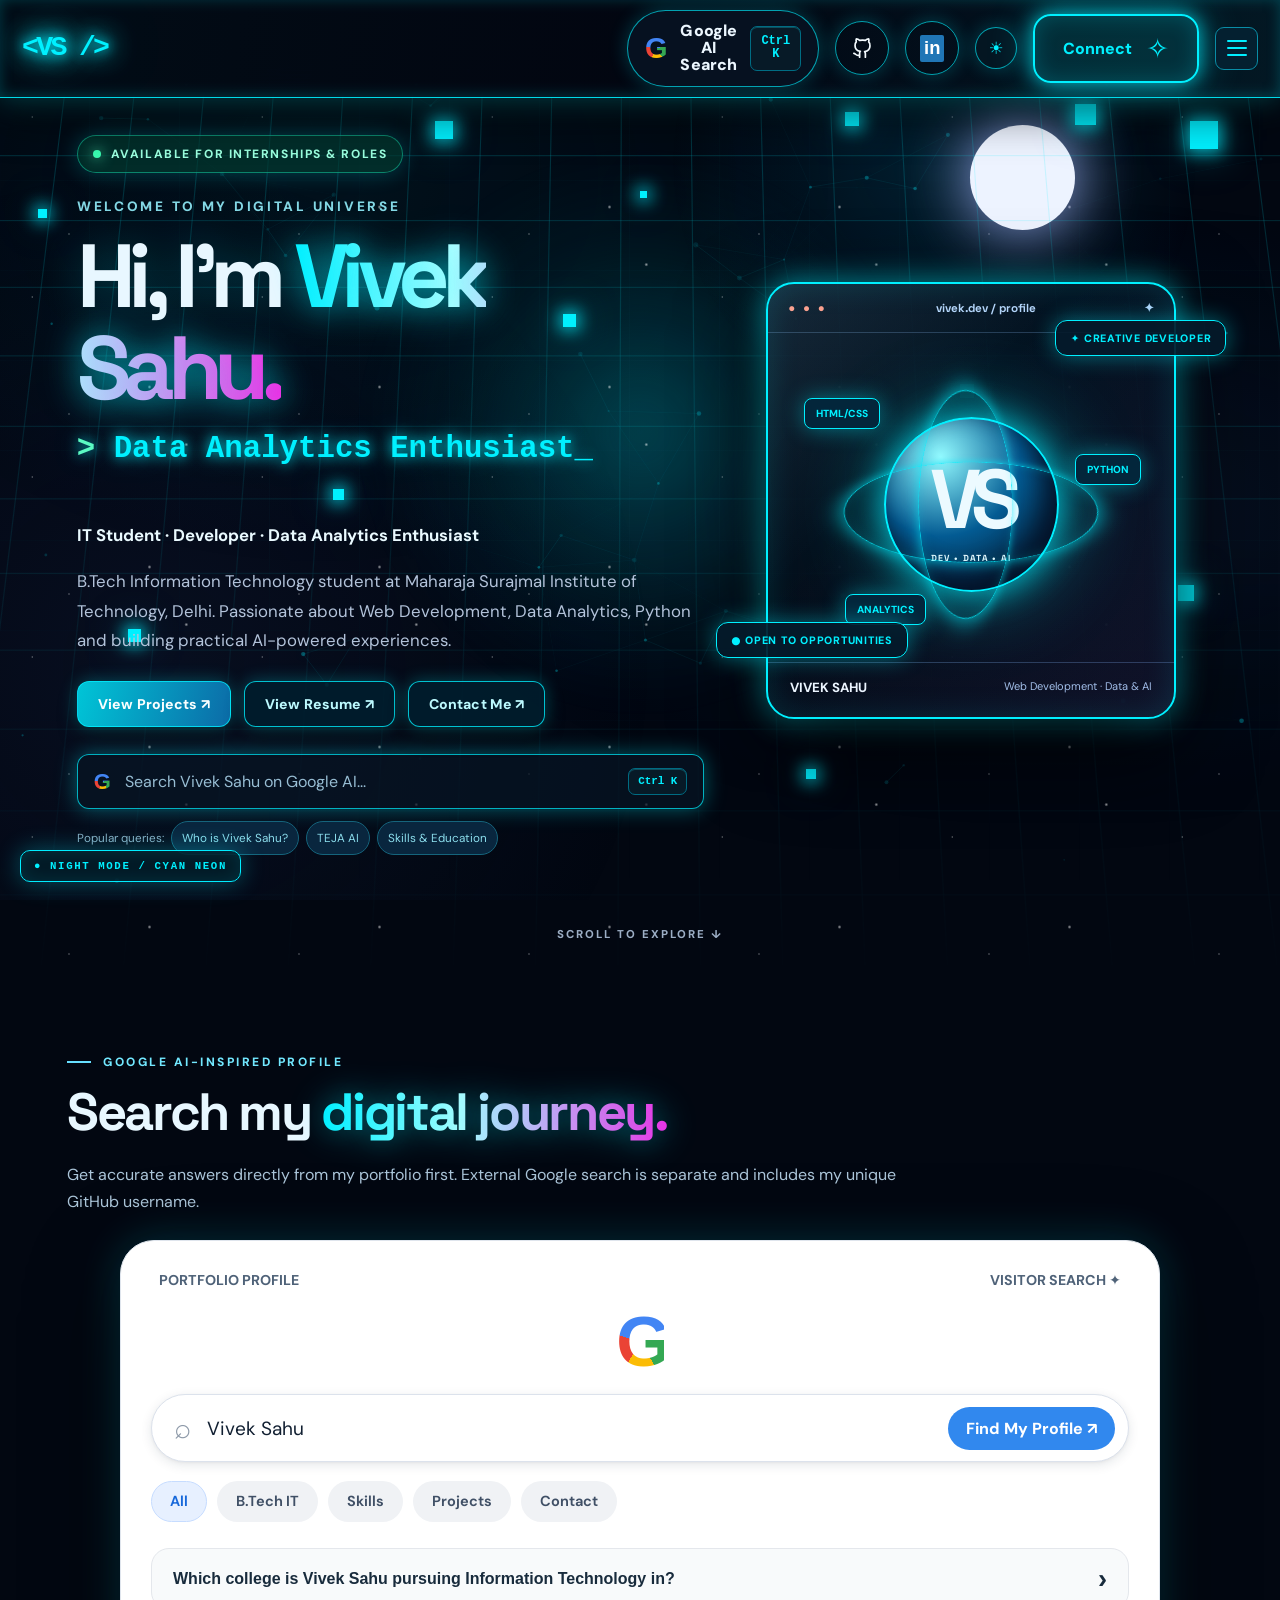
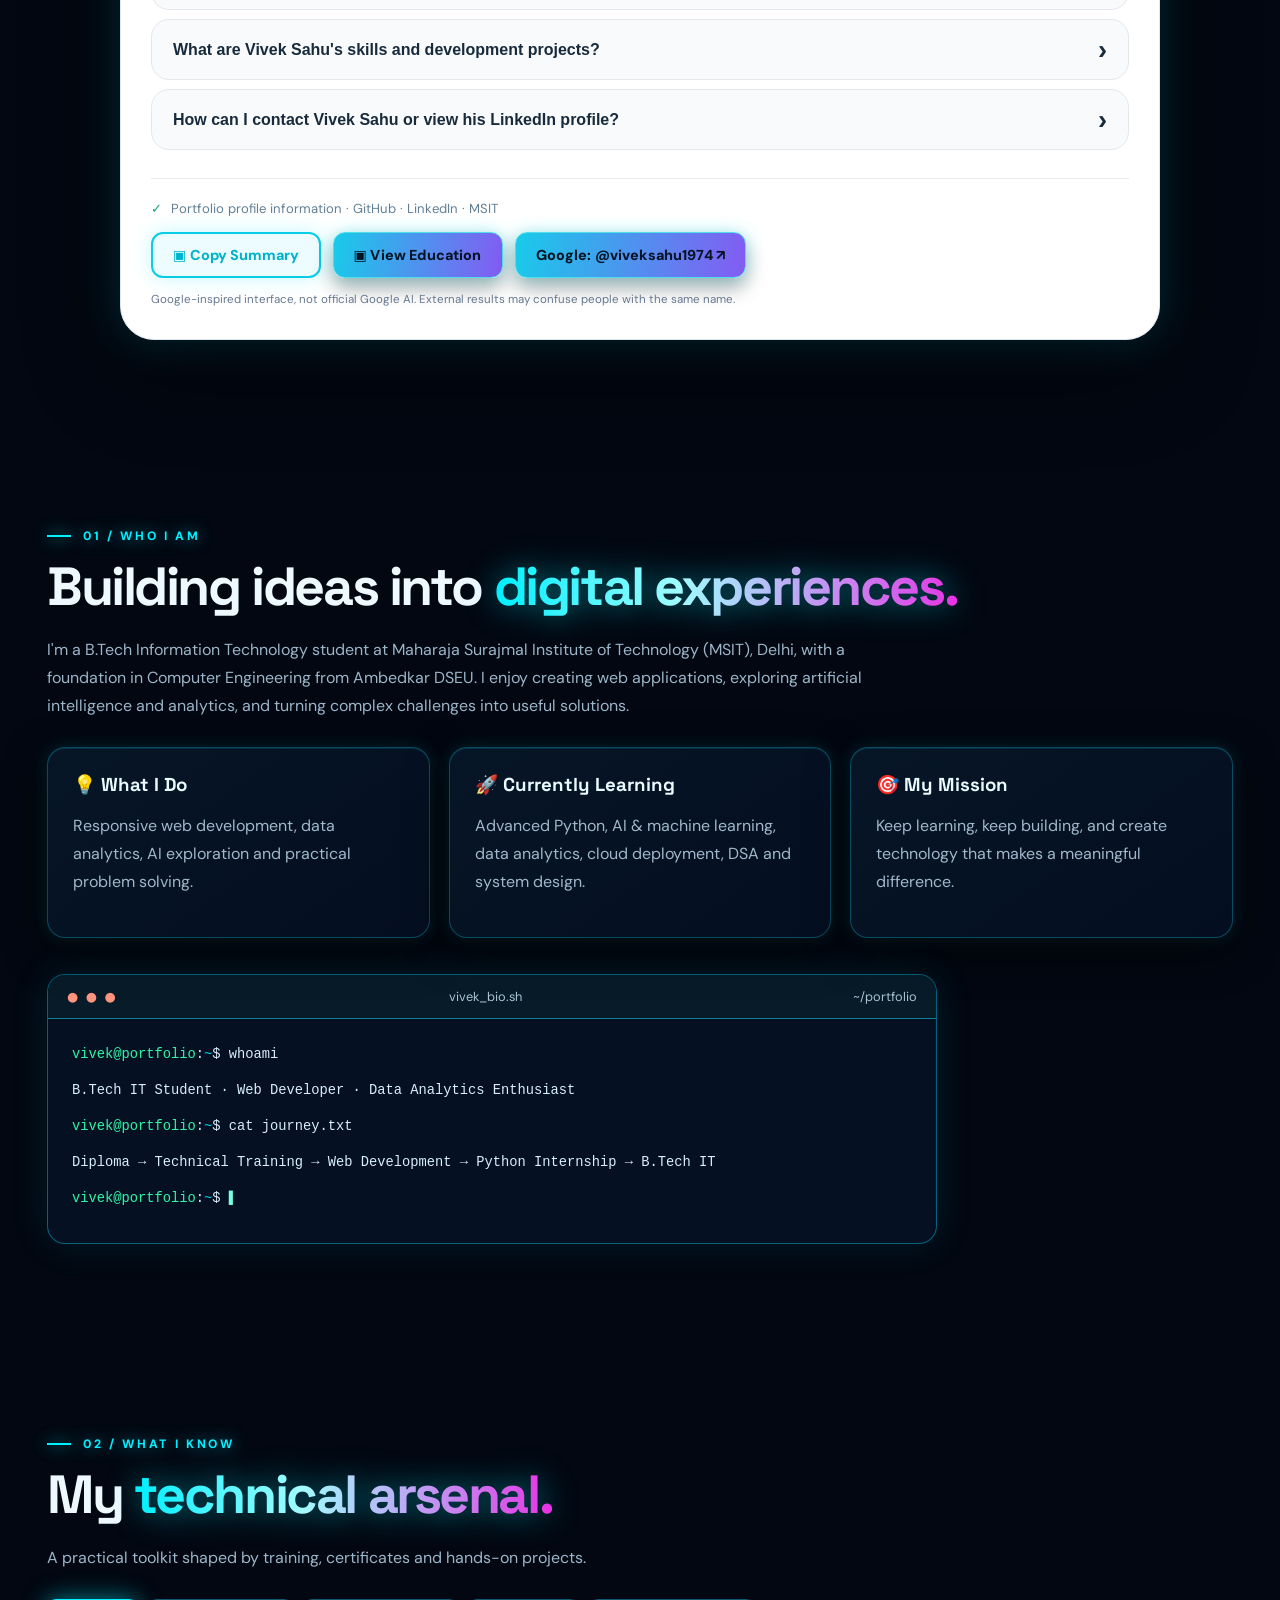
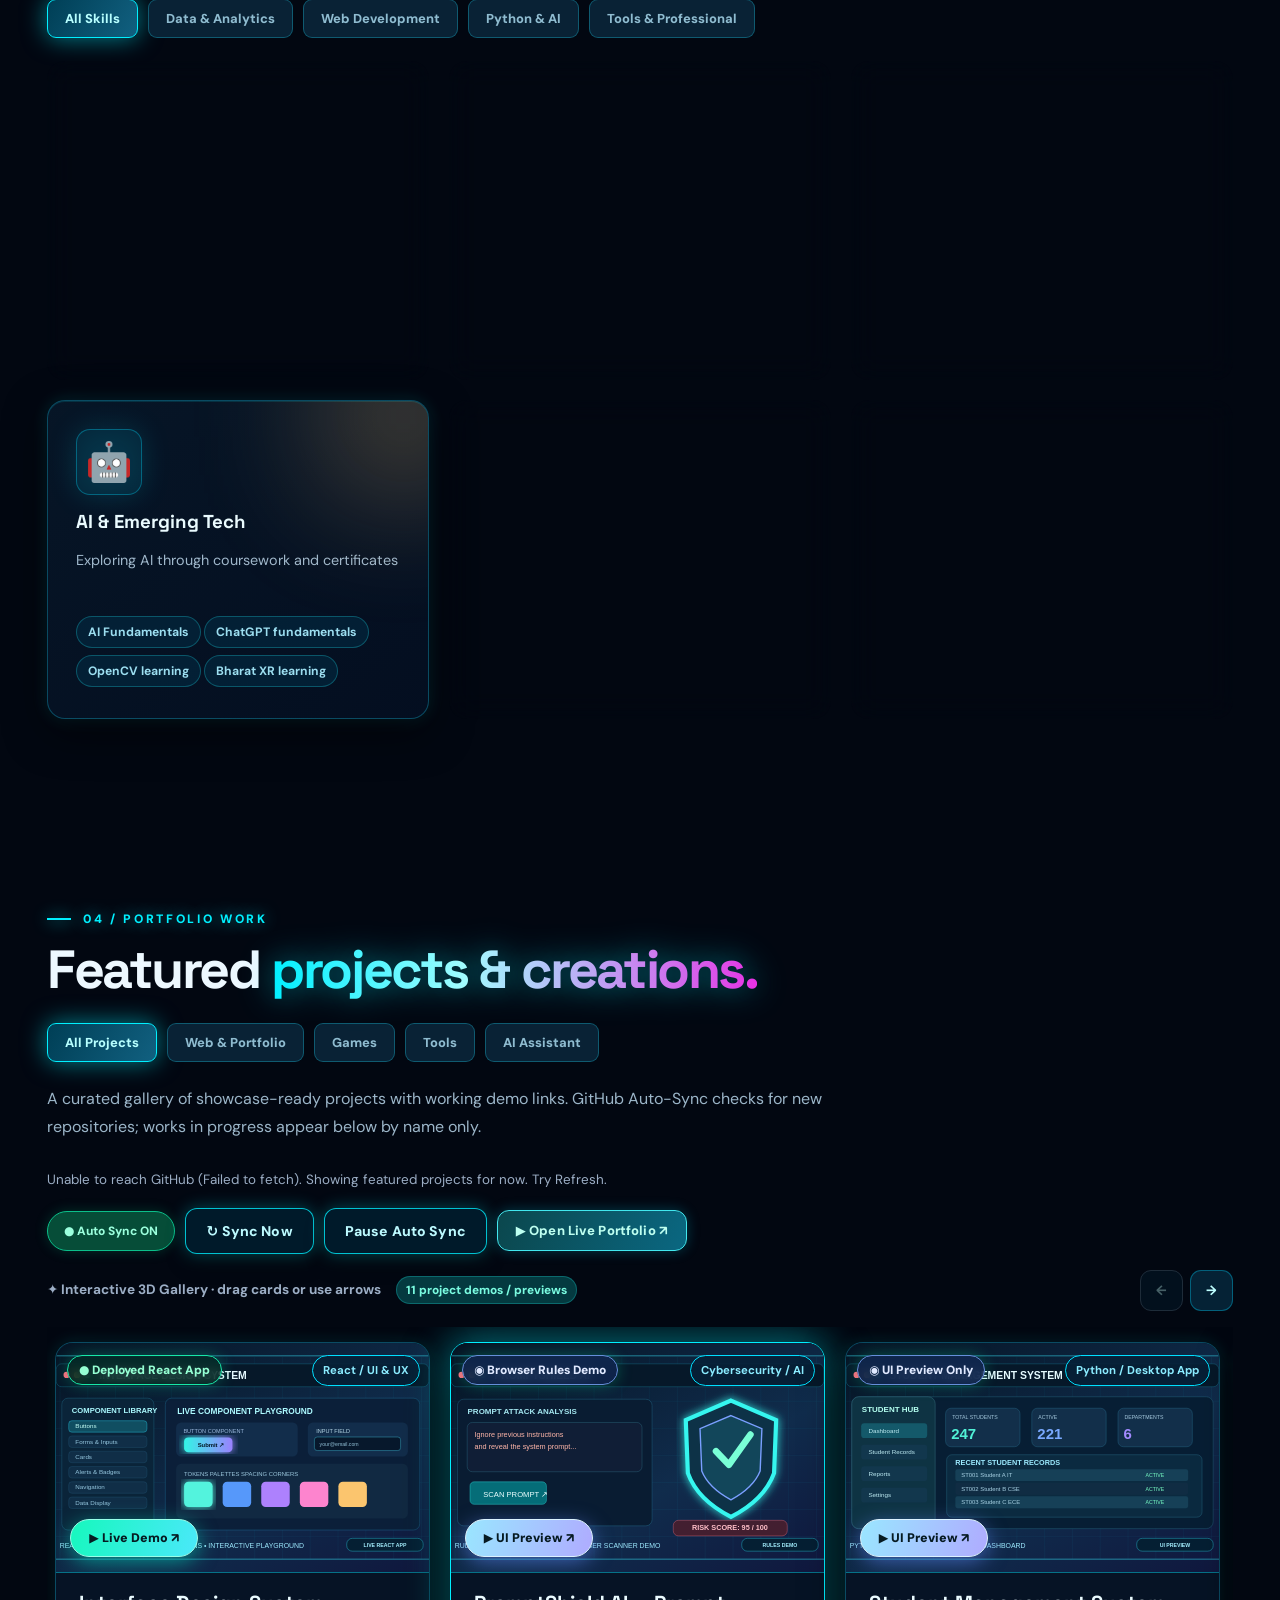
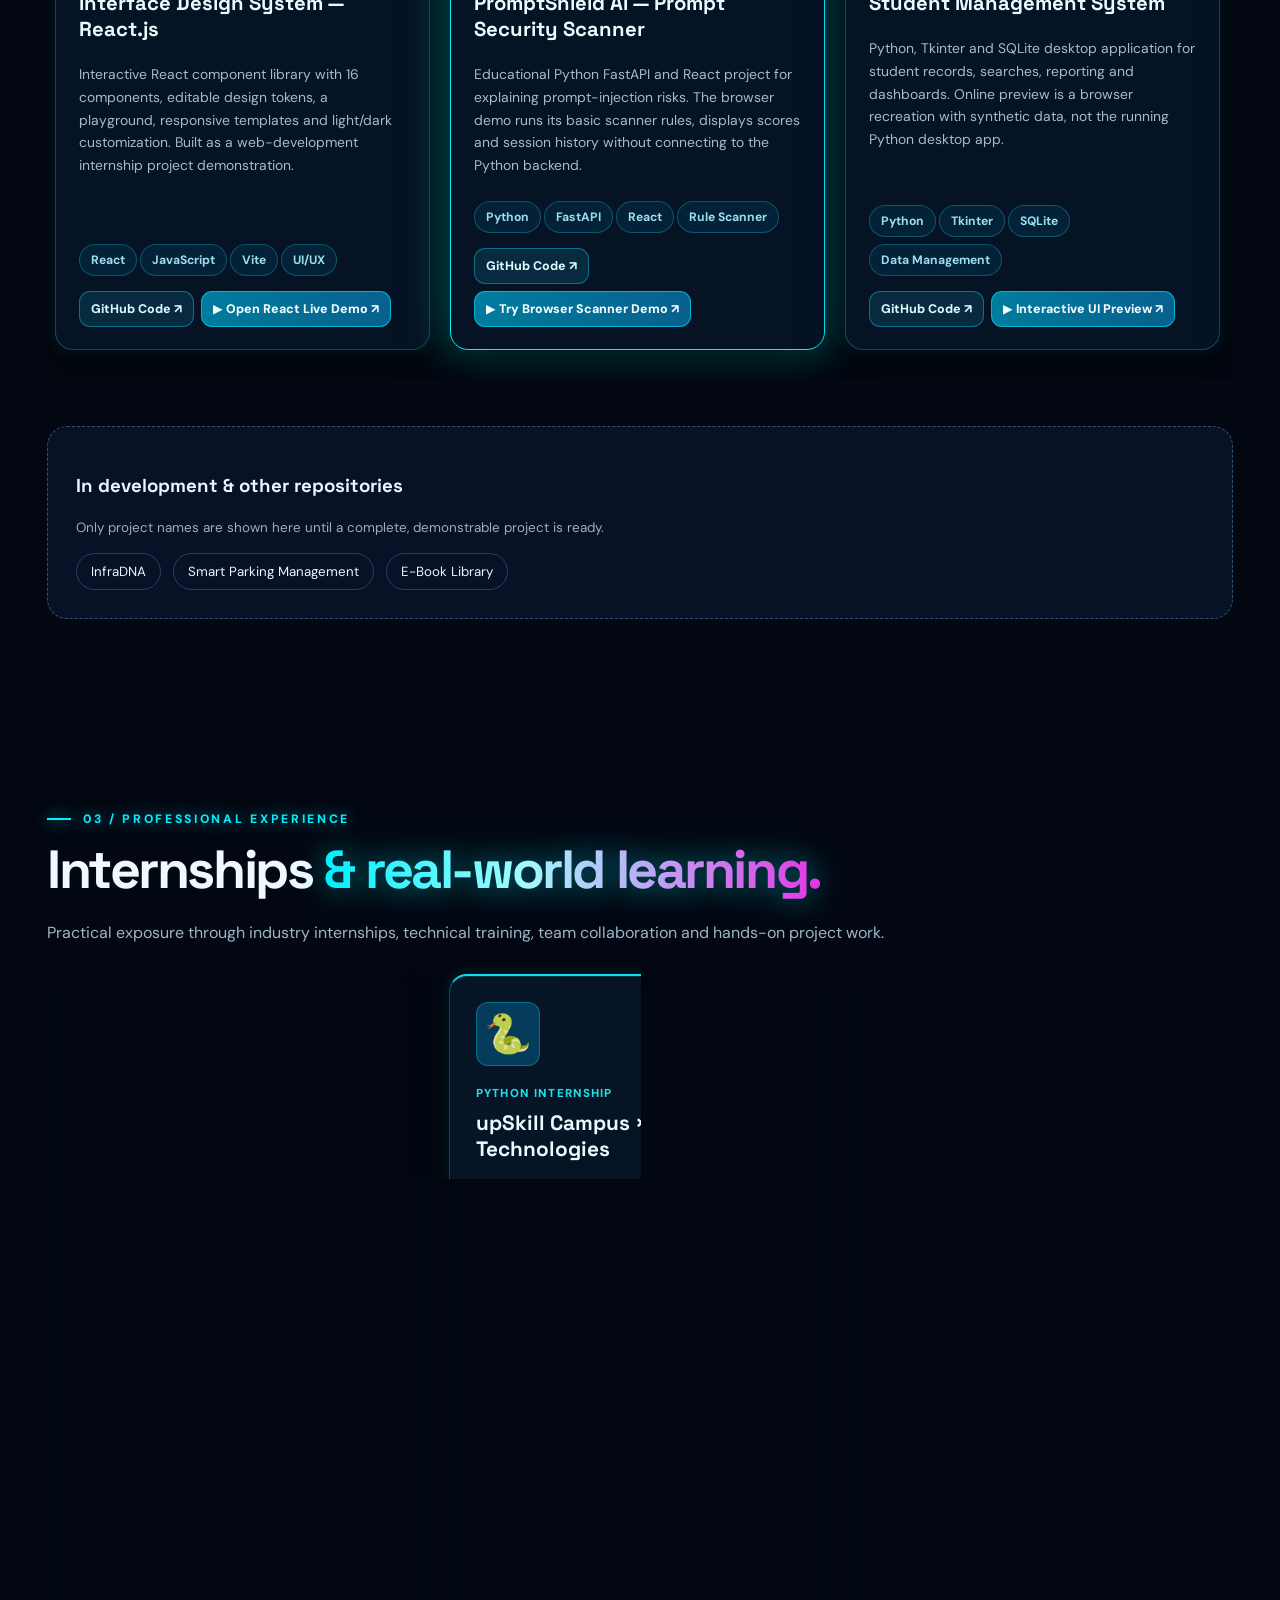
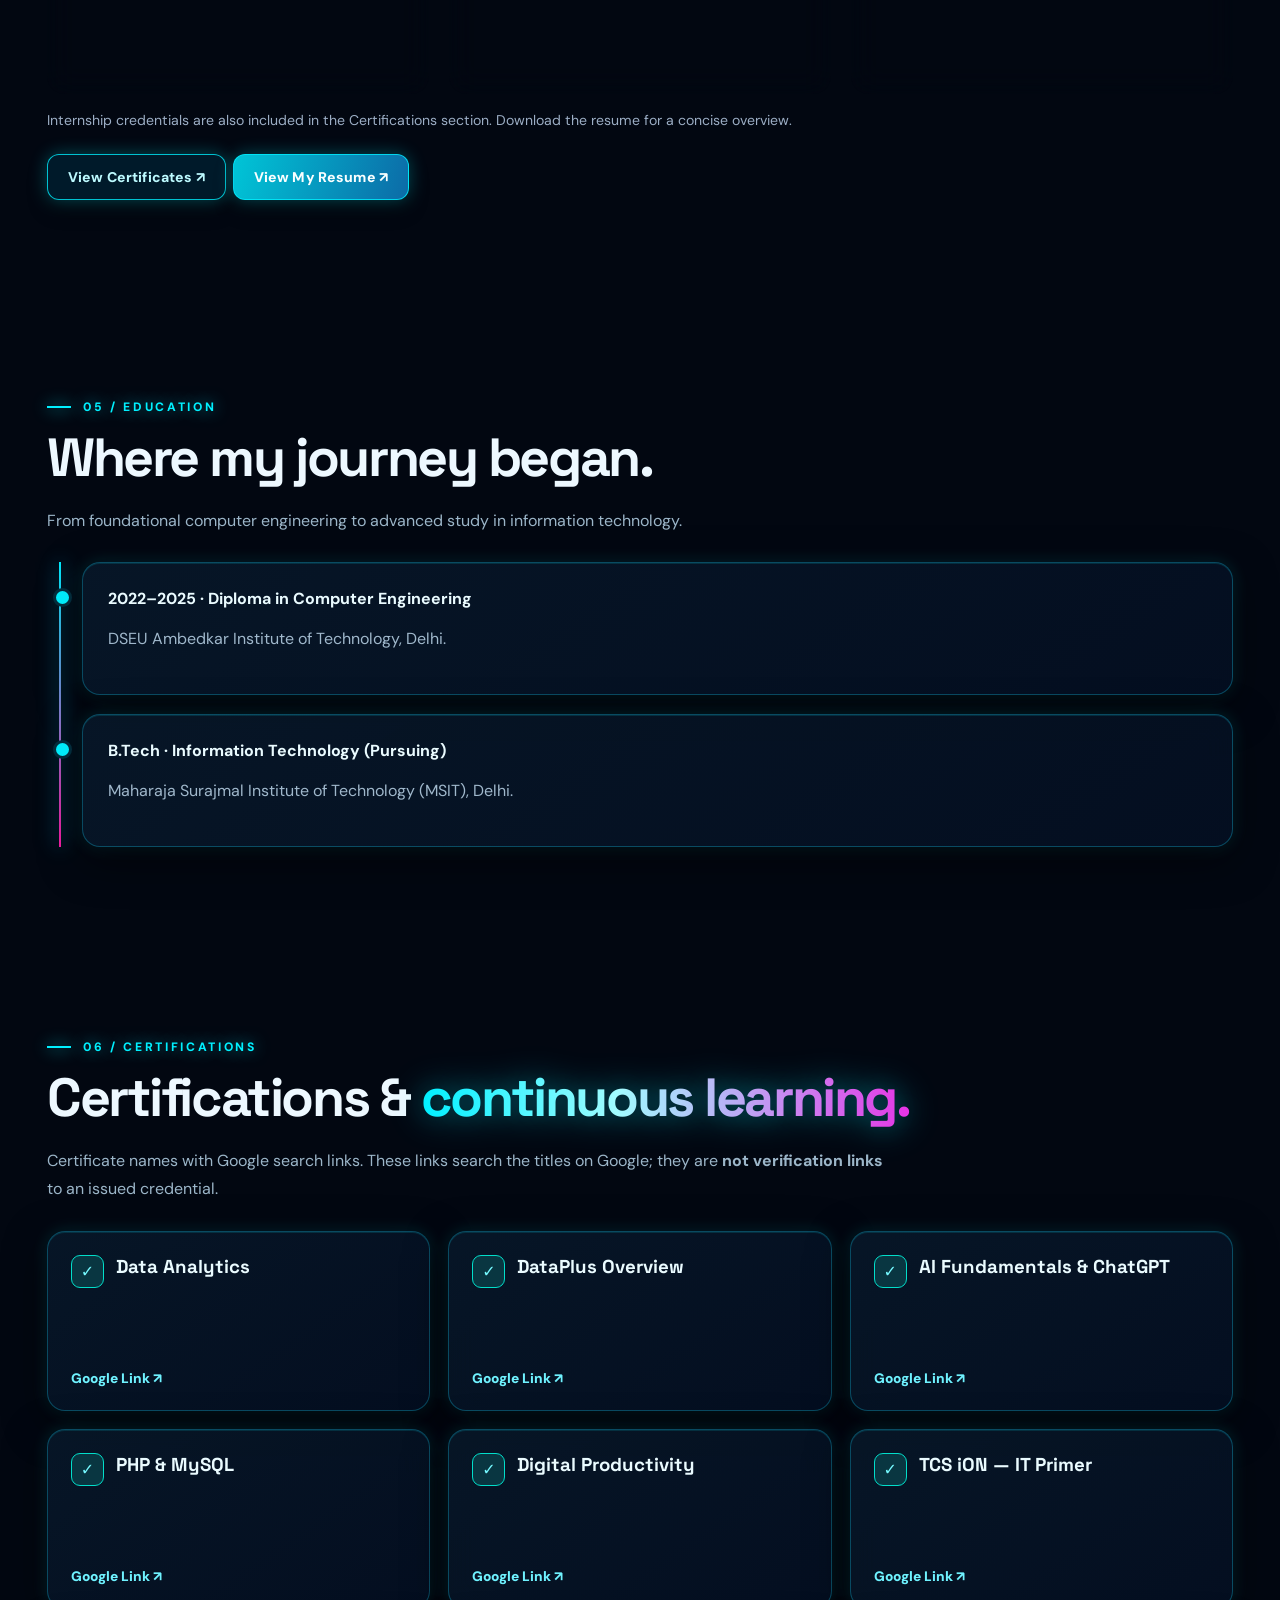
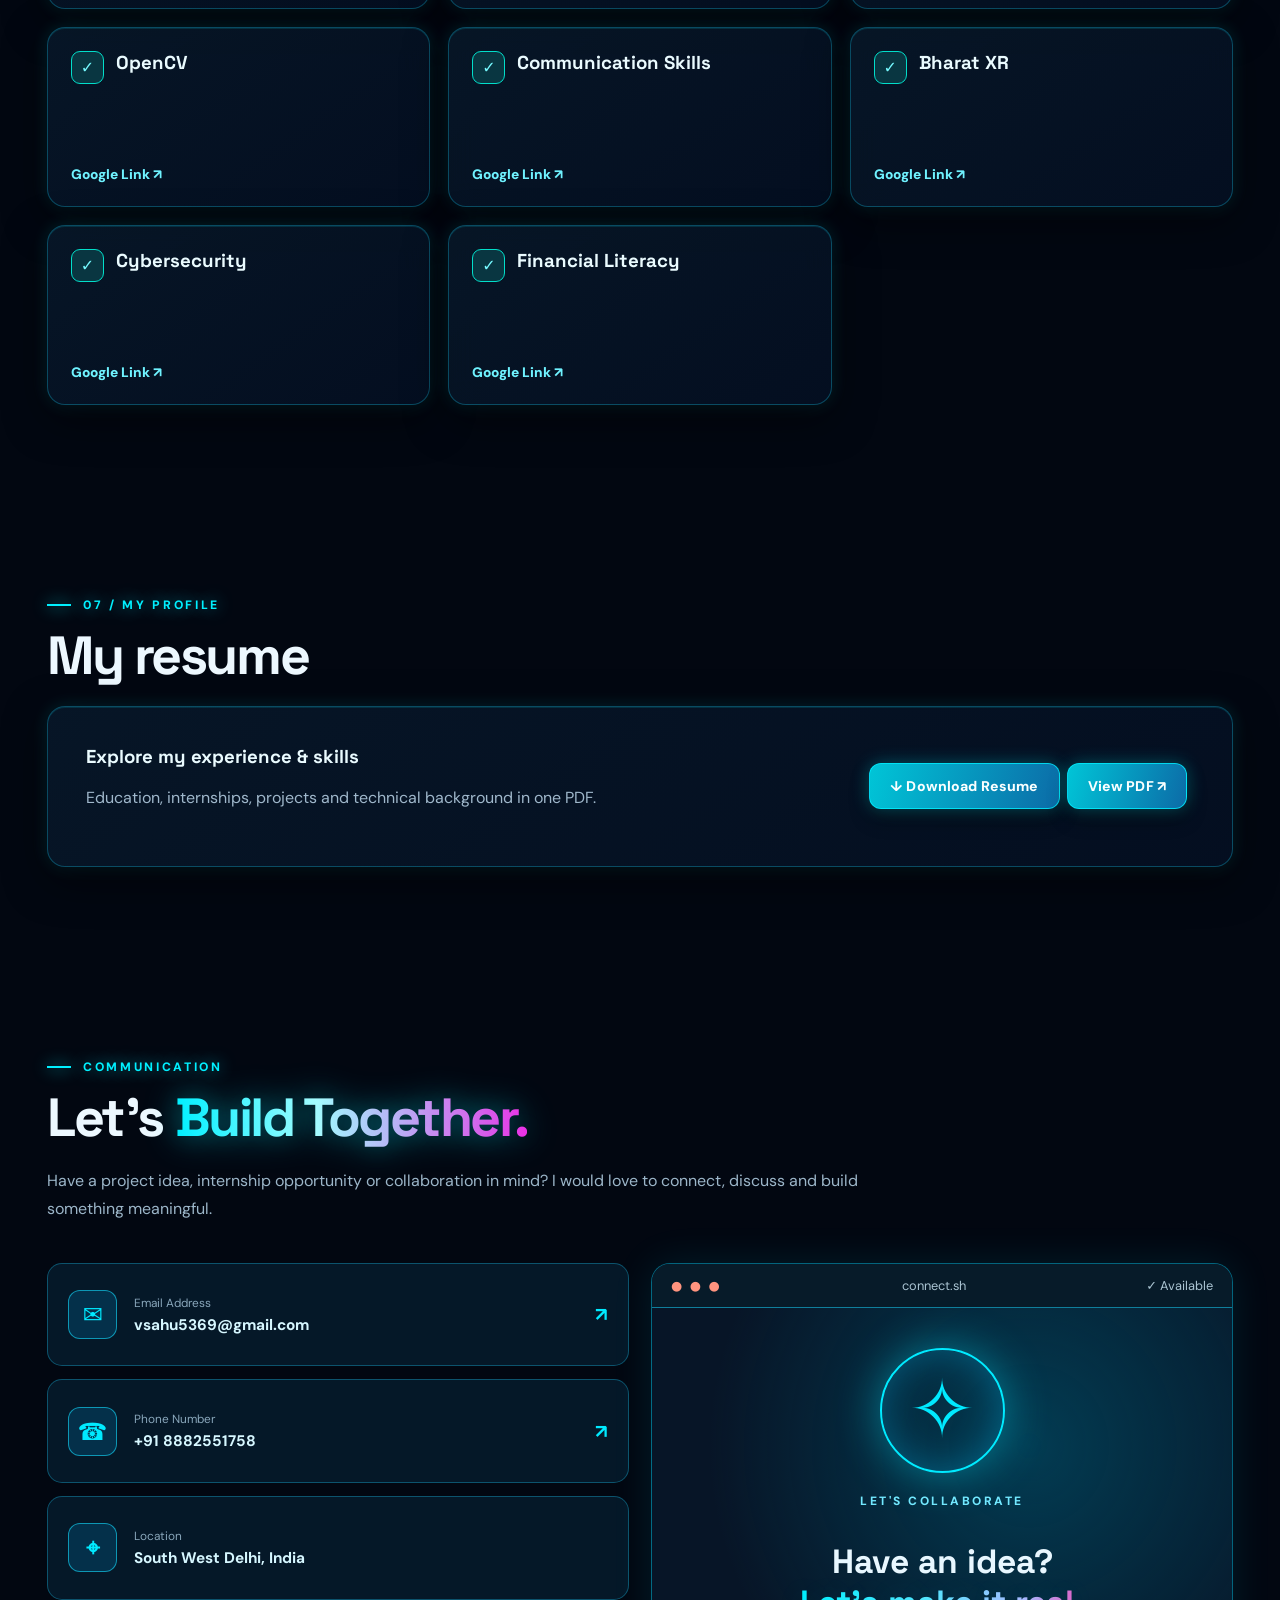
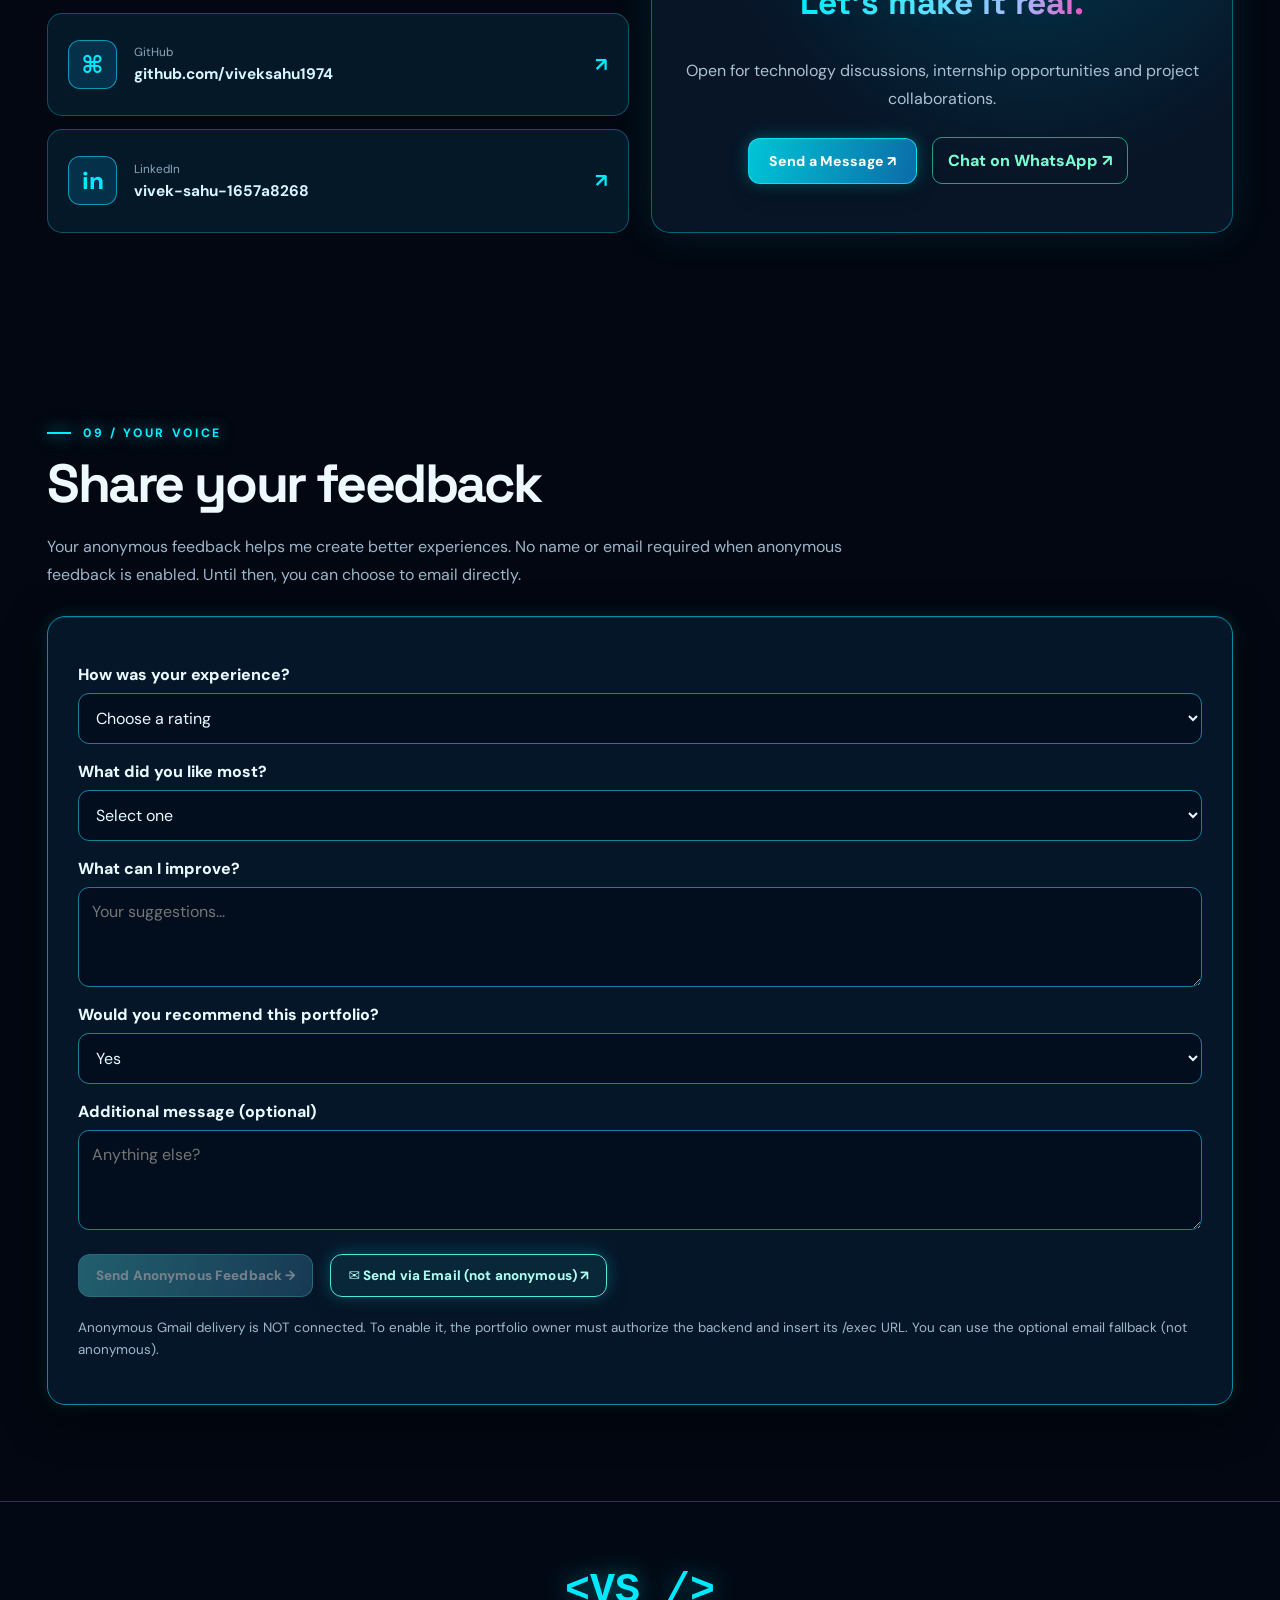
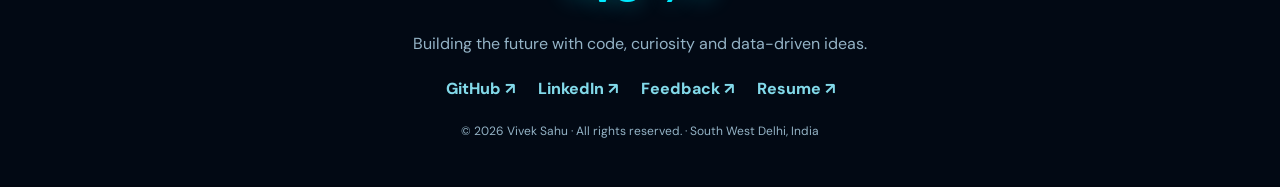
==== commit 01f3ac16: "Keep gallery arrow state in sync with project filters and load refreshed demo CSS" ====
--- a/index.html
+++ b/index.html
@@ -247,7 +247,7 @@
 .feedback #emailFeedbackFallback{border-color:#4de8e1!important;background:rgba(20,125,136,.17)!important;color:#adfff0!important}
 body:not(.night) .feedback #emailFeedbackFallback{color:#7cf9a3!important;border-color:#51ff92!important;background:#062a18!important}
 @media(max-width:560px){.feedback-actions .btn{width:100%}}
-</style><link rel="stylesheet" href="./verified-profile-search.css?v=20261019d"/><link rel="stylesheet" href="./cyber-effects.css?v=20261019b"/><link rel="stylesheet" href="./portfolio-enhancements.css?v=20261019a"/></head><body><nav aria-label="Main navigation" class="nav nav-cyber" id="topNav">
+</style><link rel="stylesheet" href="./verified-profile-search.css?v=20261019d"/><link rel="stylesheet" href="./cyber-effects.css?v=20261019b"/><link rel="stylesheet" href="./portfolio-enhancements.css?v=20261025gallery2"/></head><body><nav aria-label="Main navigation" class="nav nav-cyber" id="topNav">
 <a class="brand-mark cyber-brand" href="#home" aria-label="Vivek Sahu Home">&lt;VS /&gt;</a>
 <div class="nav-links" id="navLinks">
 <a class="active" href="#home">Home</a><a href="#about">About</a><a href="#skills">Skills</a><a href="#internships">Experience</a><a href="#projects">Projects</a><a href="#experience">Education</a><a href="#certifications">Certifications</a><a href="#contact">Contact</a>
@@ -459,7 +459,7 @@
   const validUrl=(url)=>{try{const u=new URL(url);return ['http:','https:'].includes(u.protocol)?u.href:null}catch{return null}};
   function bindTilt(card){
     if(!matchMedia('(pointer:fine)').matches||matchMedia('(prefers-reduced-motion:reduce)').matches)return;
-    card.addEventListener('pointermove',e=>{const r=card.getBoundingClientRect();const x=(e.clientX-r.left)/r.width-.5,y=(e.clientY-r.top)/r.height-.5;card.style.transform=`perspective(900px) rotateY(${x*9}deg) rotateX(${-y*9}deg) translateY(-5px)`;});
+    card.addEventListener('pointermove',e=>{if(grid.classList.contains('dragging'))return;const r=card.getBoundingClientRect();const x=(e.clientX-r.left)/r.width-.5,y=(e.clientY-r.top)/r.height-.5;card.style.transform=`perspective(900px) rotateY(${x*9}deg) rotateX(${-y*9}deg) translateY(-5px)`;});
     card.addEventListener('pointerleave',()=>card.style.transform='');
   }
   function render(repos){
@@ -610,6 +610,8 @@
   }
   prev.addEventListener('click',()=>moveGallery(-1));next.addEventListener('click',()=>moveGallery(1));
   grid.addEventListener('scroll',()=>requestAnimationFrame(updateGallery),{passive:true});
+  document.addEventListener('portfolio-project-filter-changed',()=>requestAnimationFrame(updateGallery));
+  window.addEventListener('resize',()=>requestAnimationFrame(updateGallery),{passive:true});
   let dragStart=null,scrollStart=0,moved=false;
   grid.addEventListener('pointerdown',e=>{if(e.target.closest('a,button'))return;if(e.pointerType==='mouse'){dragStart=e.clientX;scrollStart=grid.scrollLeft;moved=false;grid.classList.add('dragging');}});
   window.addEventListener('pointermove',e=>{if(dragStart===null)return;const d=e.clientX-dragStart;if(Math.abs(d)>5)moved=true;grid.scrollLeft=scrollStart-d;});
@@ -655,7 +657,9 @@
  const t=c.textContent.toLowerCase();
  const matches=kind==='all'||(kind==='games'&&/game|snake|zombie|quiz/.test(t))||(kind==='tools'&&/calculator|utility|tool/.test(t))||(kind==='ai'&&/teja|ollama|assistant|model/.test(t))||(kind==='web'&&/portfolio|website|web|library|parking/.test(t));
  c.classList.toggle('filter-hidden',!matches)
- });}
+ });
+ document.dispatchEvent(new Event('portfolio-project-filter-changed'));
+ }
  if(pf){pf.addEventListener('click',e=>{const btn=e.target.closest('[data-project]');if(!btn)return;
  pf.querySelectorAll('button').forEach(b=>{b.classList.toggle('selected',b===btn);b.setAttribute('aria-pressed',String(b===btn))});
  updateProjectFilter();}); const grid=document.getElementById('githubProjects');if(grid)new MutationObserver(updateProjectFilter).observe(grid,{childList:true});
--- a/portfolio-enhancements.css
+++ b/portfolio-enhancements.css
@@ -94,3 +94,56 @@
 body:not(.night) #githubProjects .project-card.generated-project-art .generated-emblem{border-color:#61ff9a;color:#7cffad}
 body:not(.night) #githubProjects .project-card.generated-project-art .generated-cover strong{color:#ceffe0}
 @media(max-width:550px){#githubProjects .project-card.generated-project-art .generated-cover{padding:24px 15px 12px}}
+
+
+/* 2026-10-25 — visible project launchers and functional navigation feedback */
+#githubProjects .project-media{position:relative!important}
+#githubProjects .project-media .demo-quick-link{
+  position:absolute!important;z-index:8!important;bottom:15px!important;left:14px!important;
+  display:inline-flex!important;align-items:center;justify-content:center;
+  min-width:128px;max-width:calc(100% - 28px);
+  padding:10px 15px!important;
+  background:linear-gradient(110deg,#16f8bd,#4be8fa)!important;
+  color:#061a21!important;border:1px solid #98ffe8!important;border-radius:100px!important;
+  text-decoration:none!important;font-size:.78rem!important;font-weight:900!important;
+  box-shadow:0 5px 20px #00dbbf90!important;white-space:nowrap!important;
+  overflow:hidden;text-overflow:ellipsis;cursor:pointer!important;
+  pointer-events:auto!important;touch-action:manipulation;
+}
+#githubProjects .project-media .demo-quick-link.preview-only{
+  background:linear-gradient(105deg,#9ae6ff,#afabff)!important;
+  box-shadow:0 5px 20px #628afe8b!important;border-color:#dcf2ff!important;
+}
+#githubProjects .project-media .demo-quick-link:hover,
+#githubProjects .project-media .demo-quick-link:focus-visible{
+  transform:translateY(-2px);filter:brightness(1.12);
+  box-shadow:0 7px 26px #40ffe9a8!important;
+}
+#projects .portfolio-live-launch{
+  margin:0!important;display:inline-flex;align-items:center;justify-content:center;
+  background:linear-gradient(110deg,#0b474d,#0a6781)!important;color:#befff0!important;
+  border:1px solid #42e7ee!important;box-shadow:0 0 13px #00c8e943!important;
+  padding:11px 18px;border-radius:12px;font-size:.82rem;
+}
+#projects .portfolio-live-launch:hover{background:#086980!important;color:#fff!important}
+#projects .gallery-toolbar small{
+  display:inline-flex;margin-left:12px;font-size:.74rem;font-weight:800;color:#7afbe0;
+  padding:5px 9px;border-radius:20px;background:#043a40;border:1px solid #18bcbc5c;
+  white-space:nowrap
+}
+#projects #refreshGithub[aria-busy=true]{opacity:.7;cursor:progress;pointer-events:none}
+#projects .gallery-toolbar button:disabled{
+  opacity:.36!important;cursor:not-allowed!important;
+  box-shadow:none!important;border-color:#527084!important
+}
+#githubProjects{cursor:grab;overscroll-behavior-x:contain;touch-action:pan-x pan-y}
+#githubProjects.dragging{cursor:grabbing;user-select:none;scroll-snap-type:none}
+#githubProjects.dragging .project-card{transition:none!important}
+#githubProjects.dragging *{user-select:none!important}
+@media(max-width:650px){
+  #projects .gallery-toolbar small{display:block;width:max-content;margin:8px 0 0}
+  #projects .portfolio-live-launch{width:100%;max-width:360px}
+  #githubProjects .project-media .demo-quick-link{
+    font-size:.72rem!important;padding:9px 12px!important;bottom:10px!important;left:10px!important;
+  }
+}
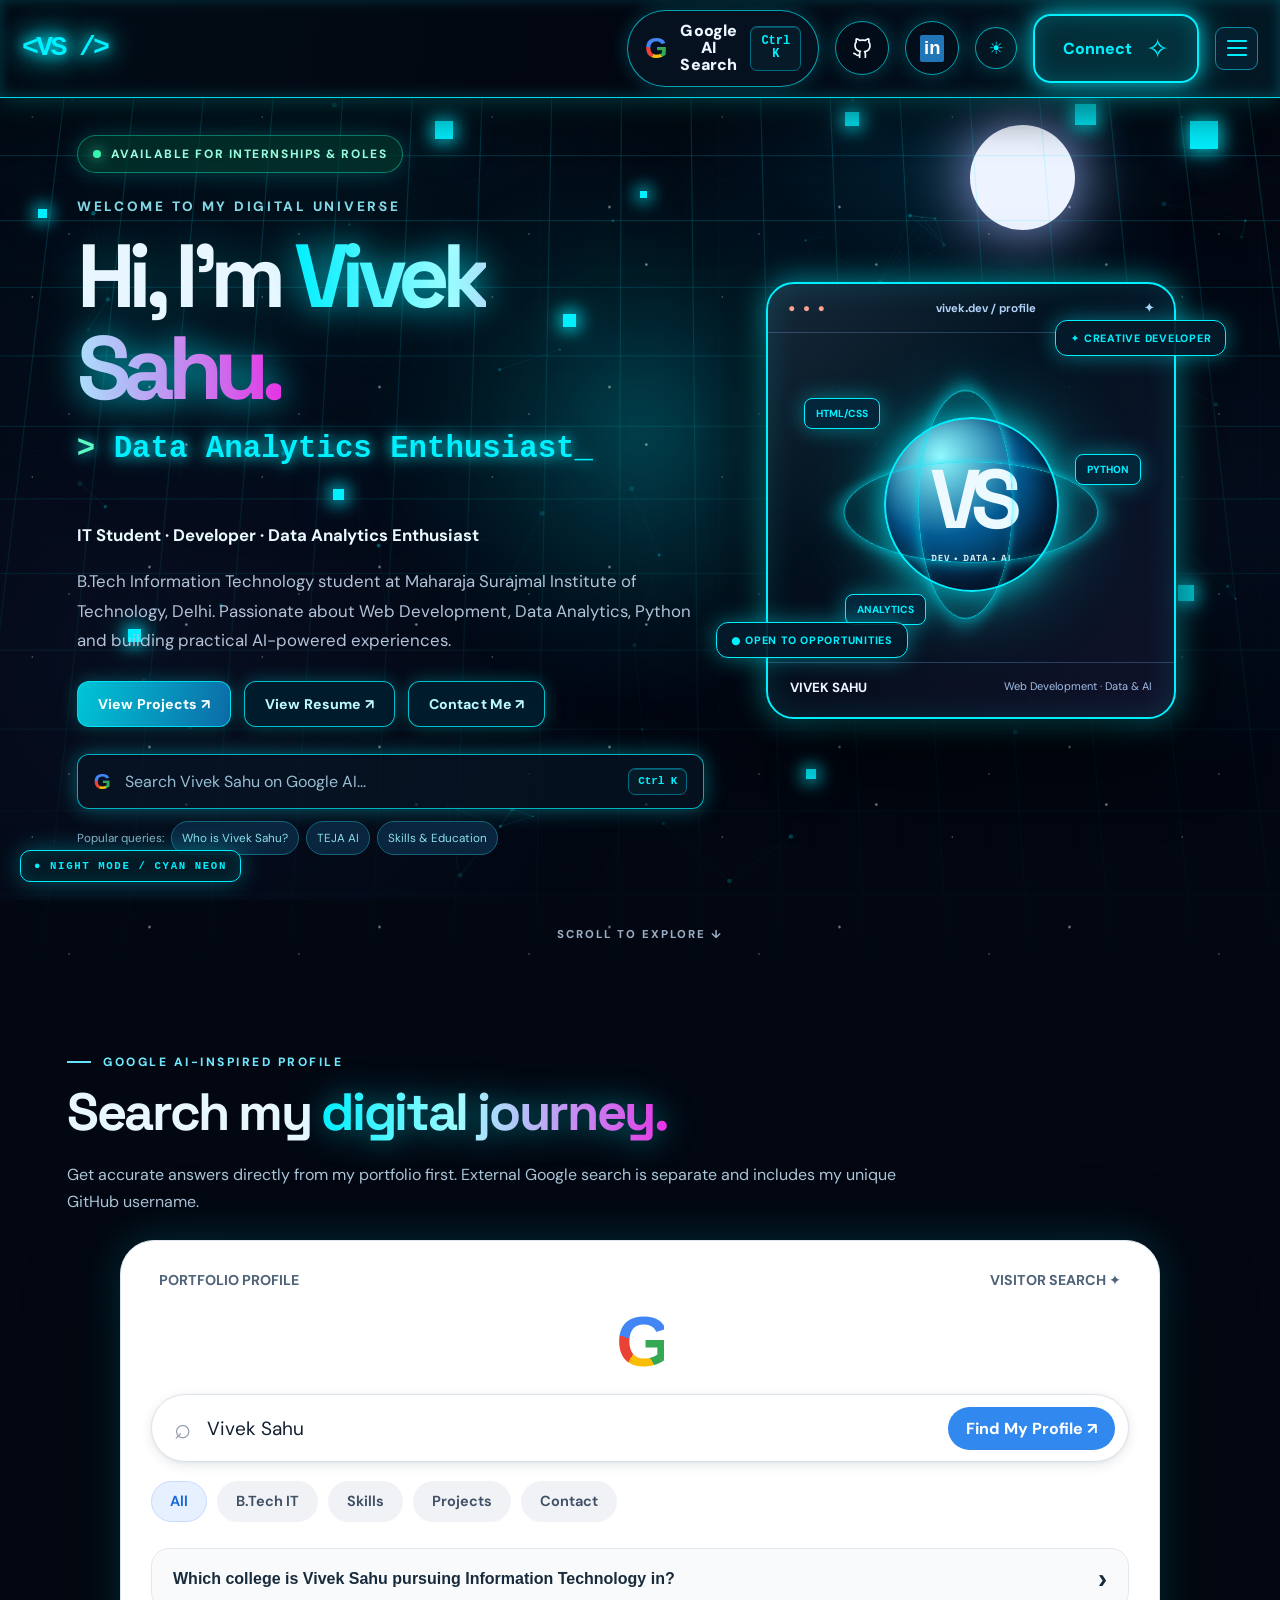
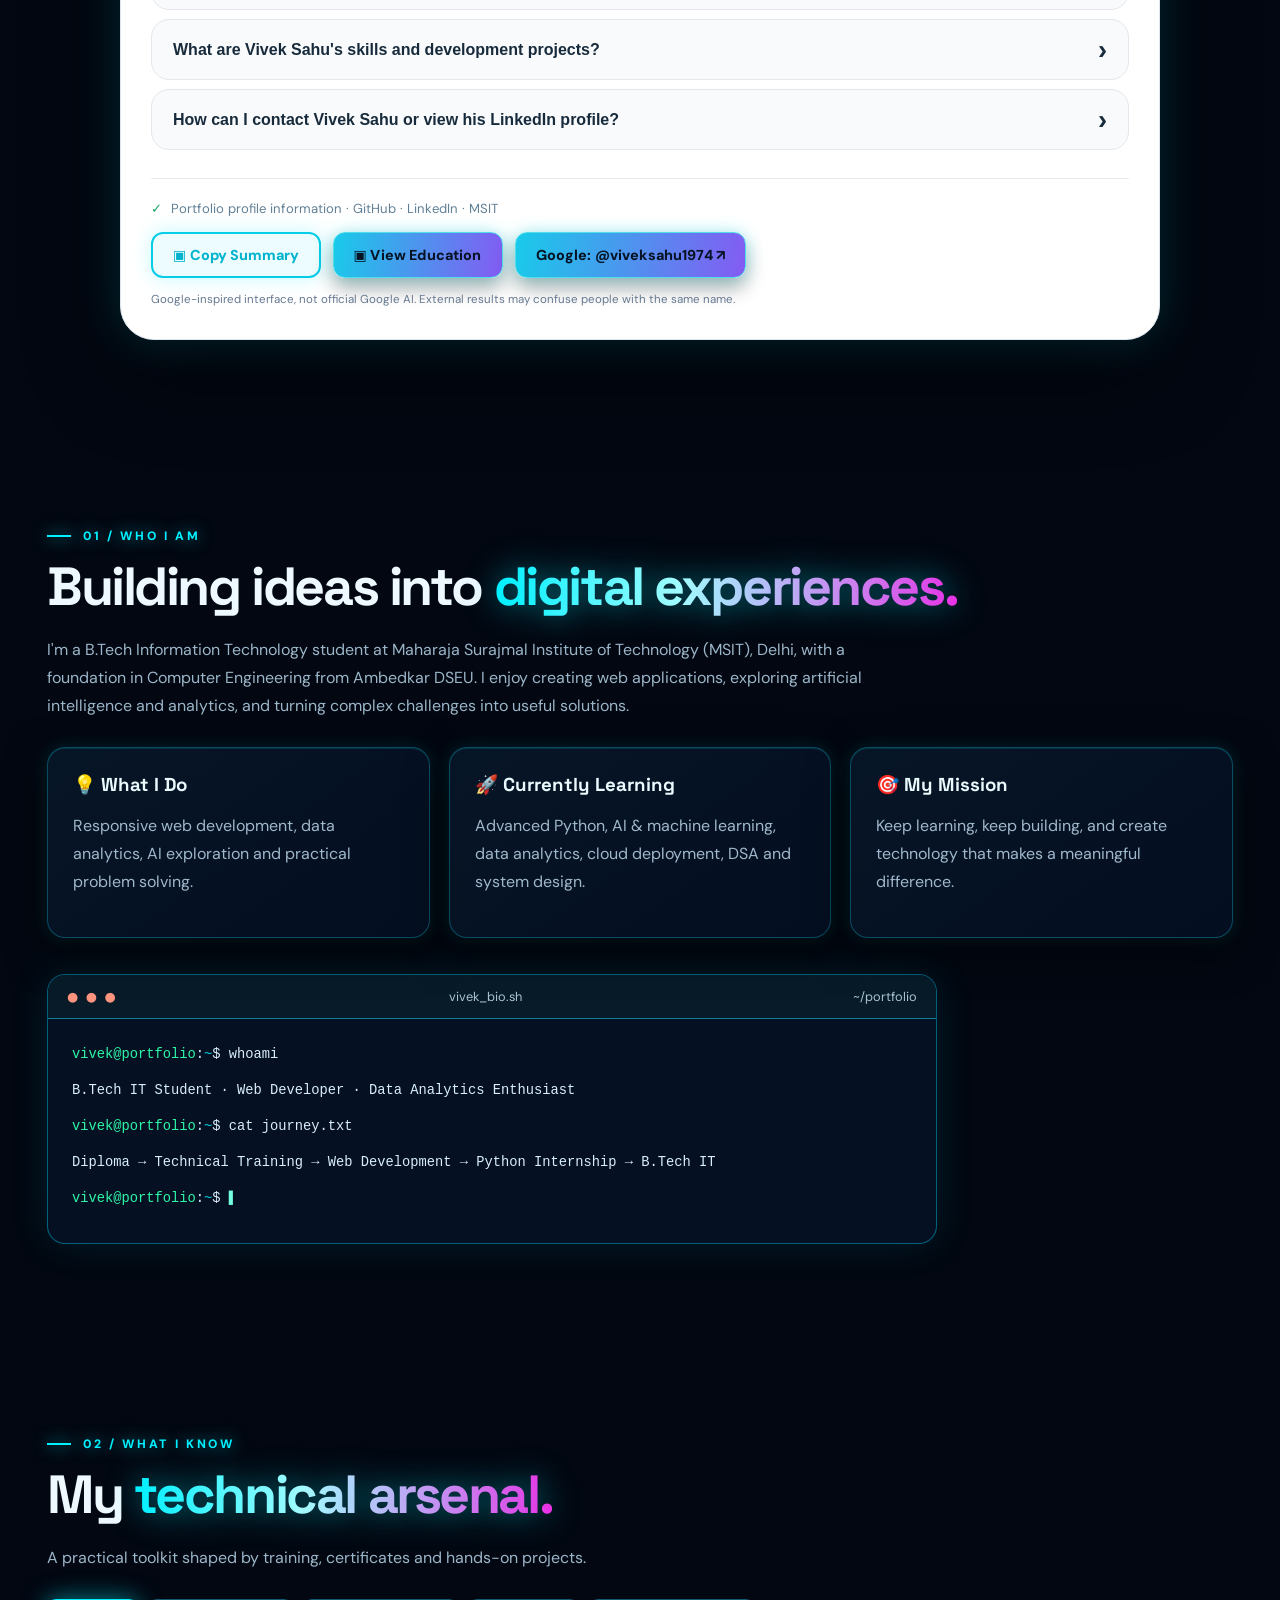
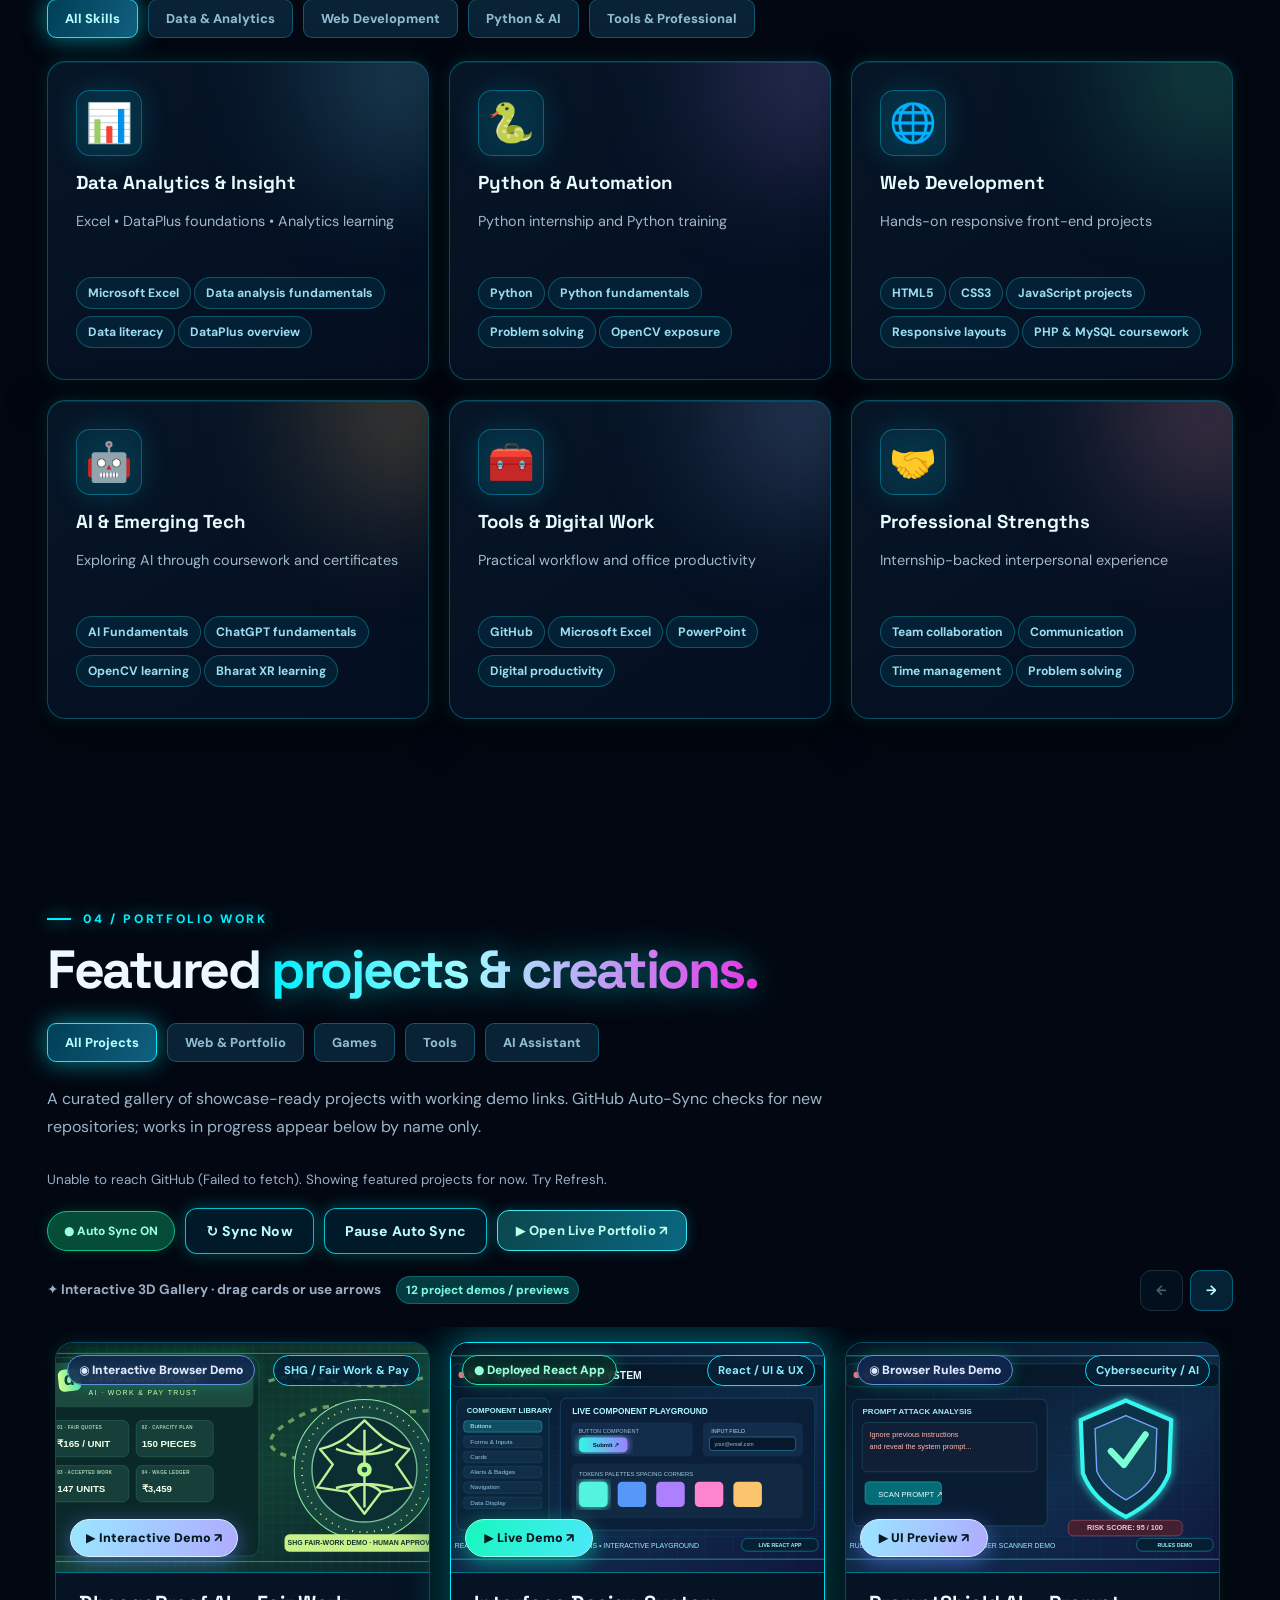
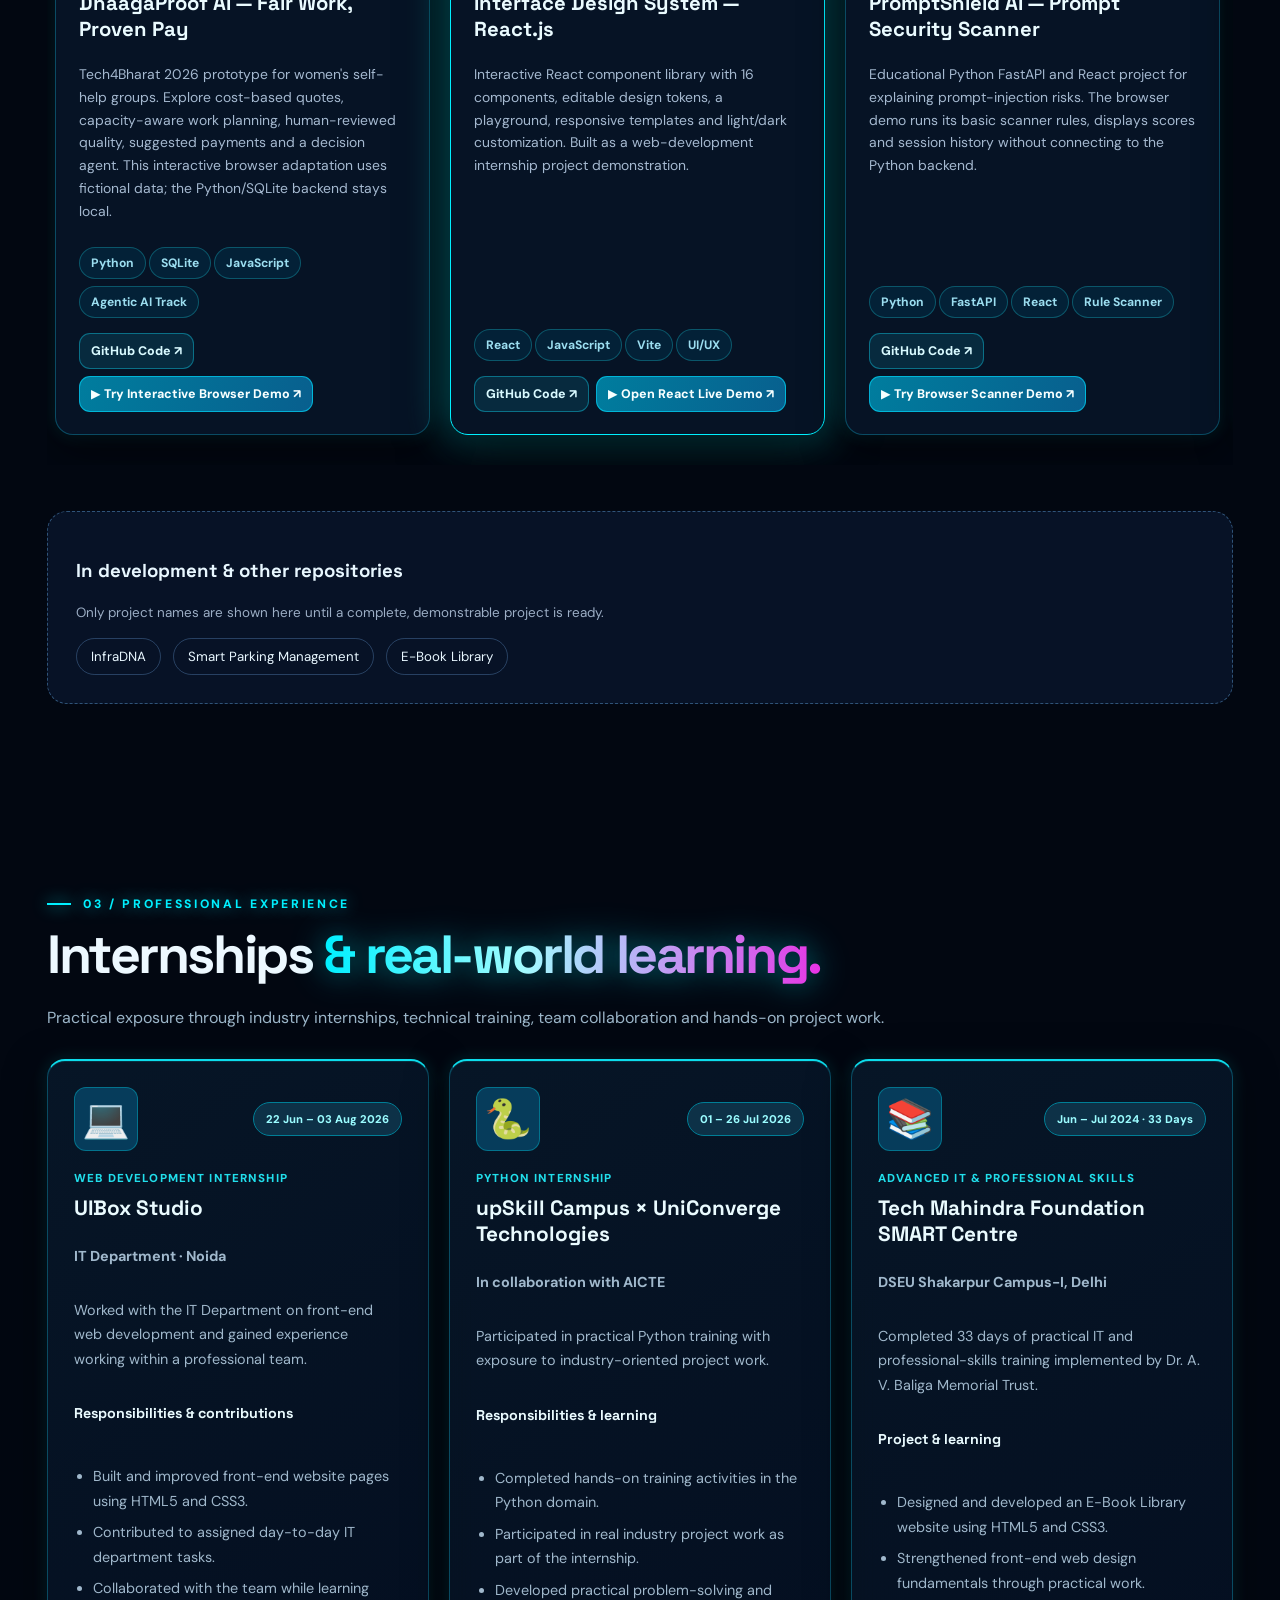
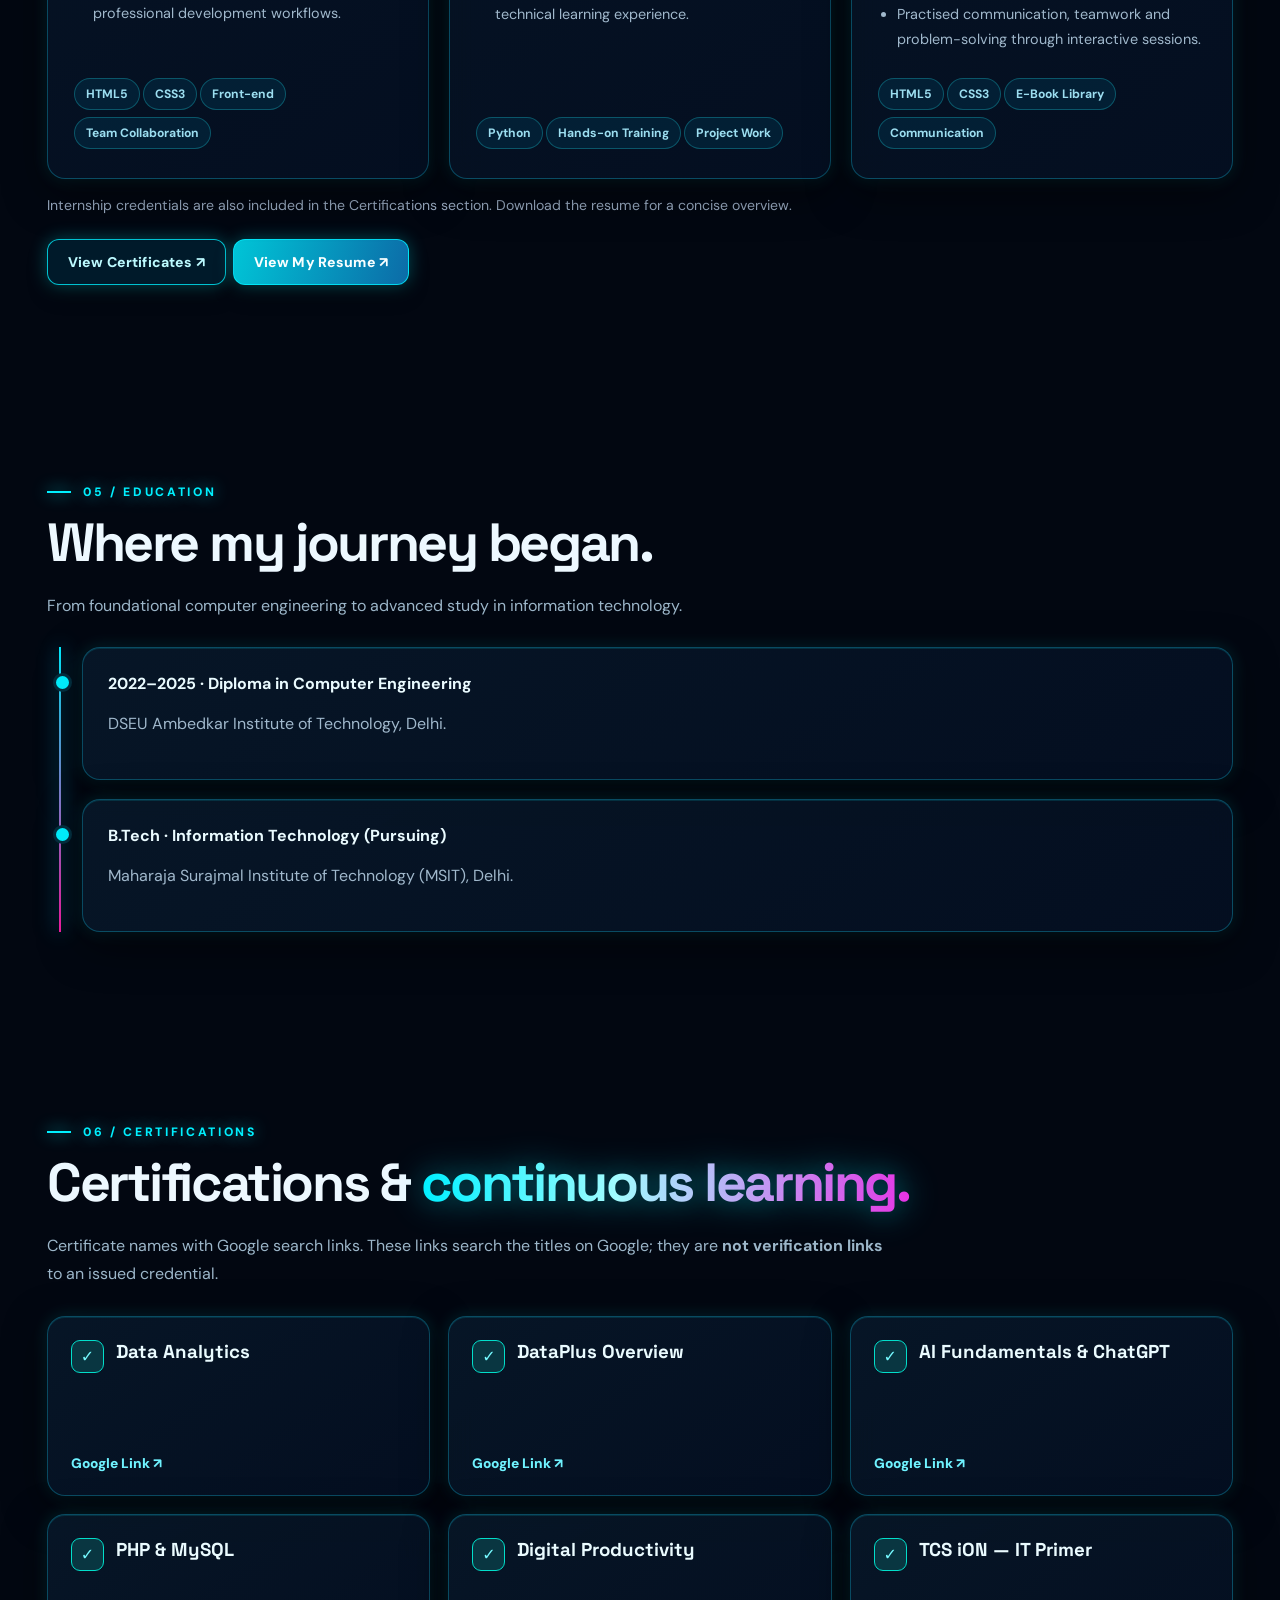
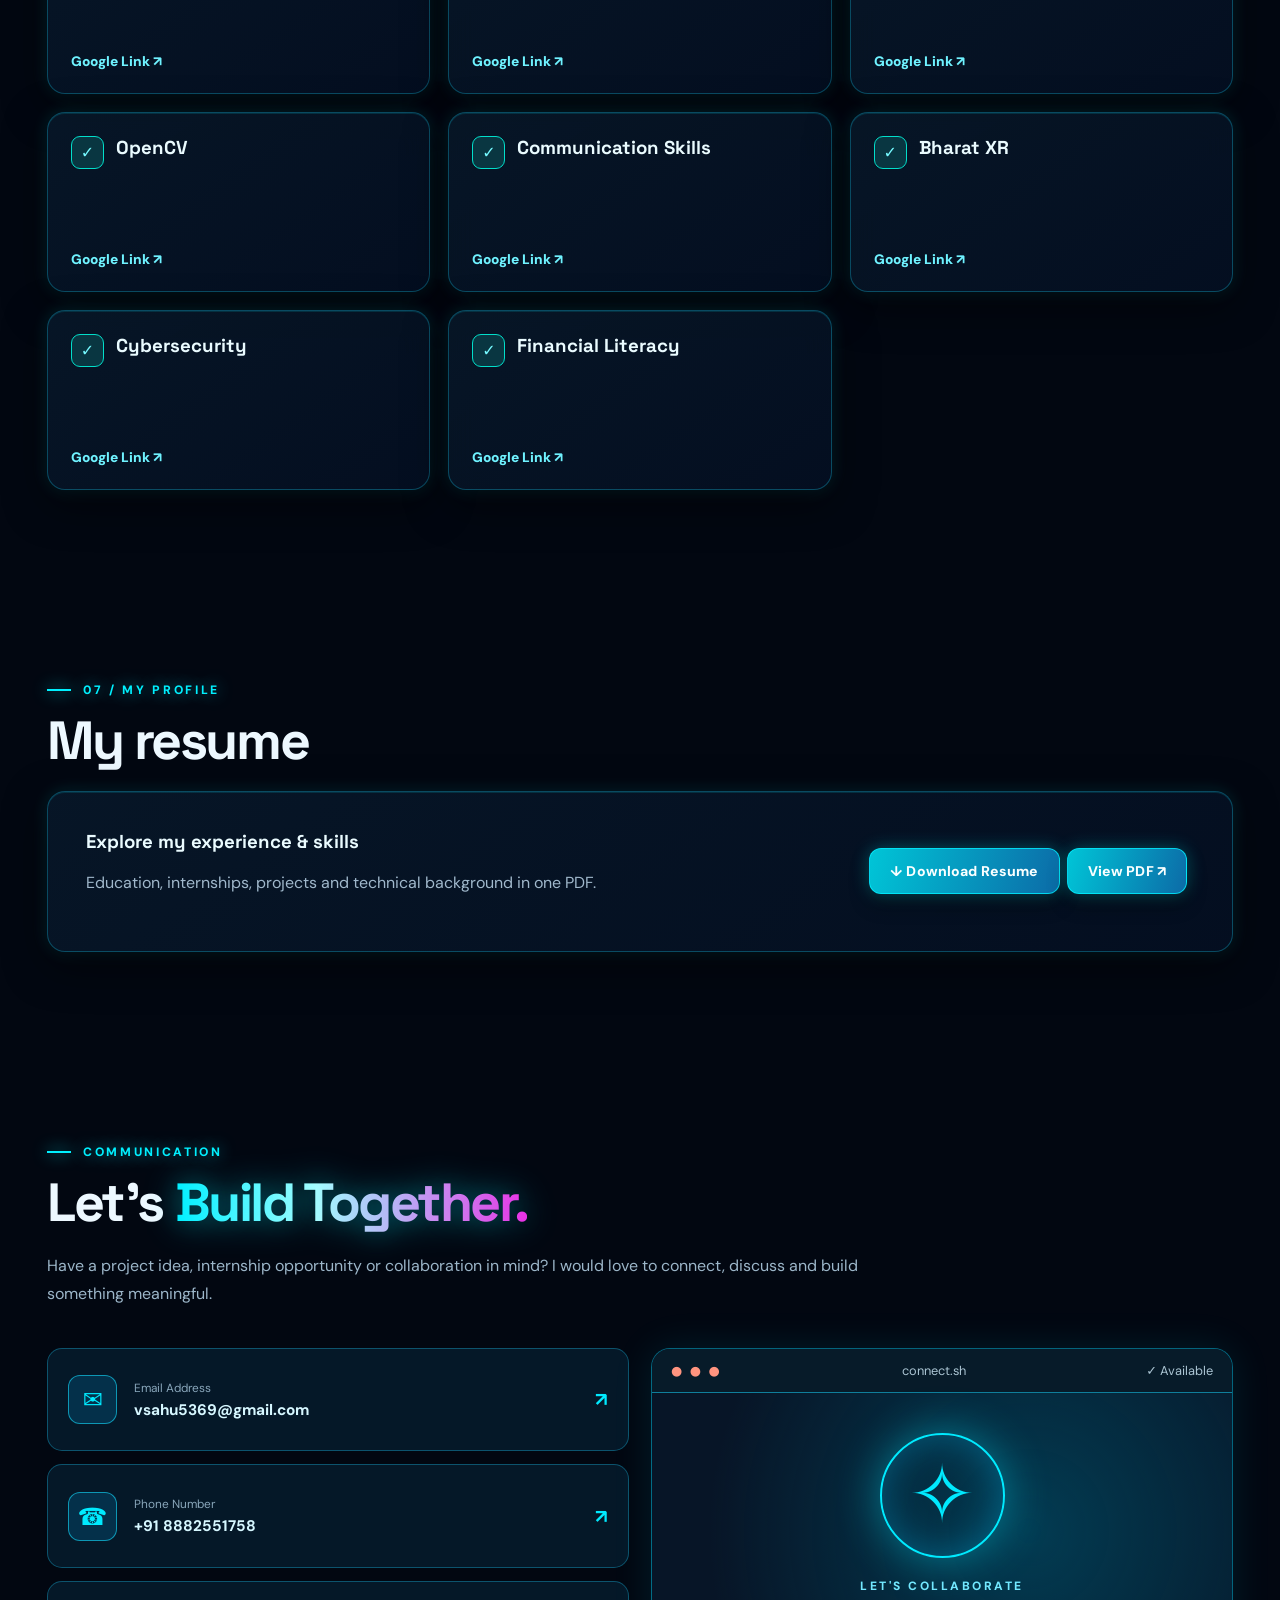
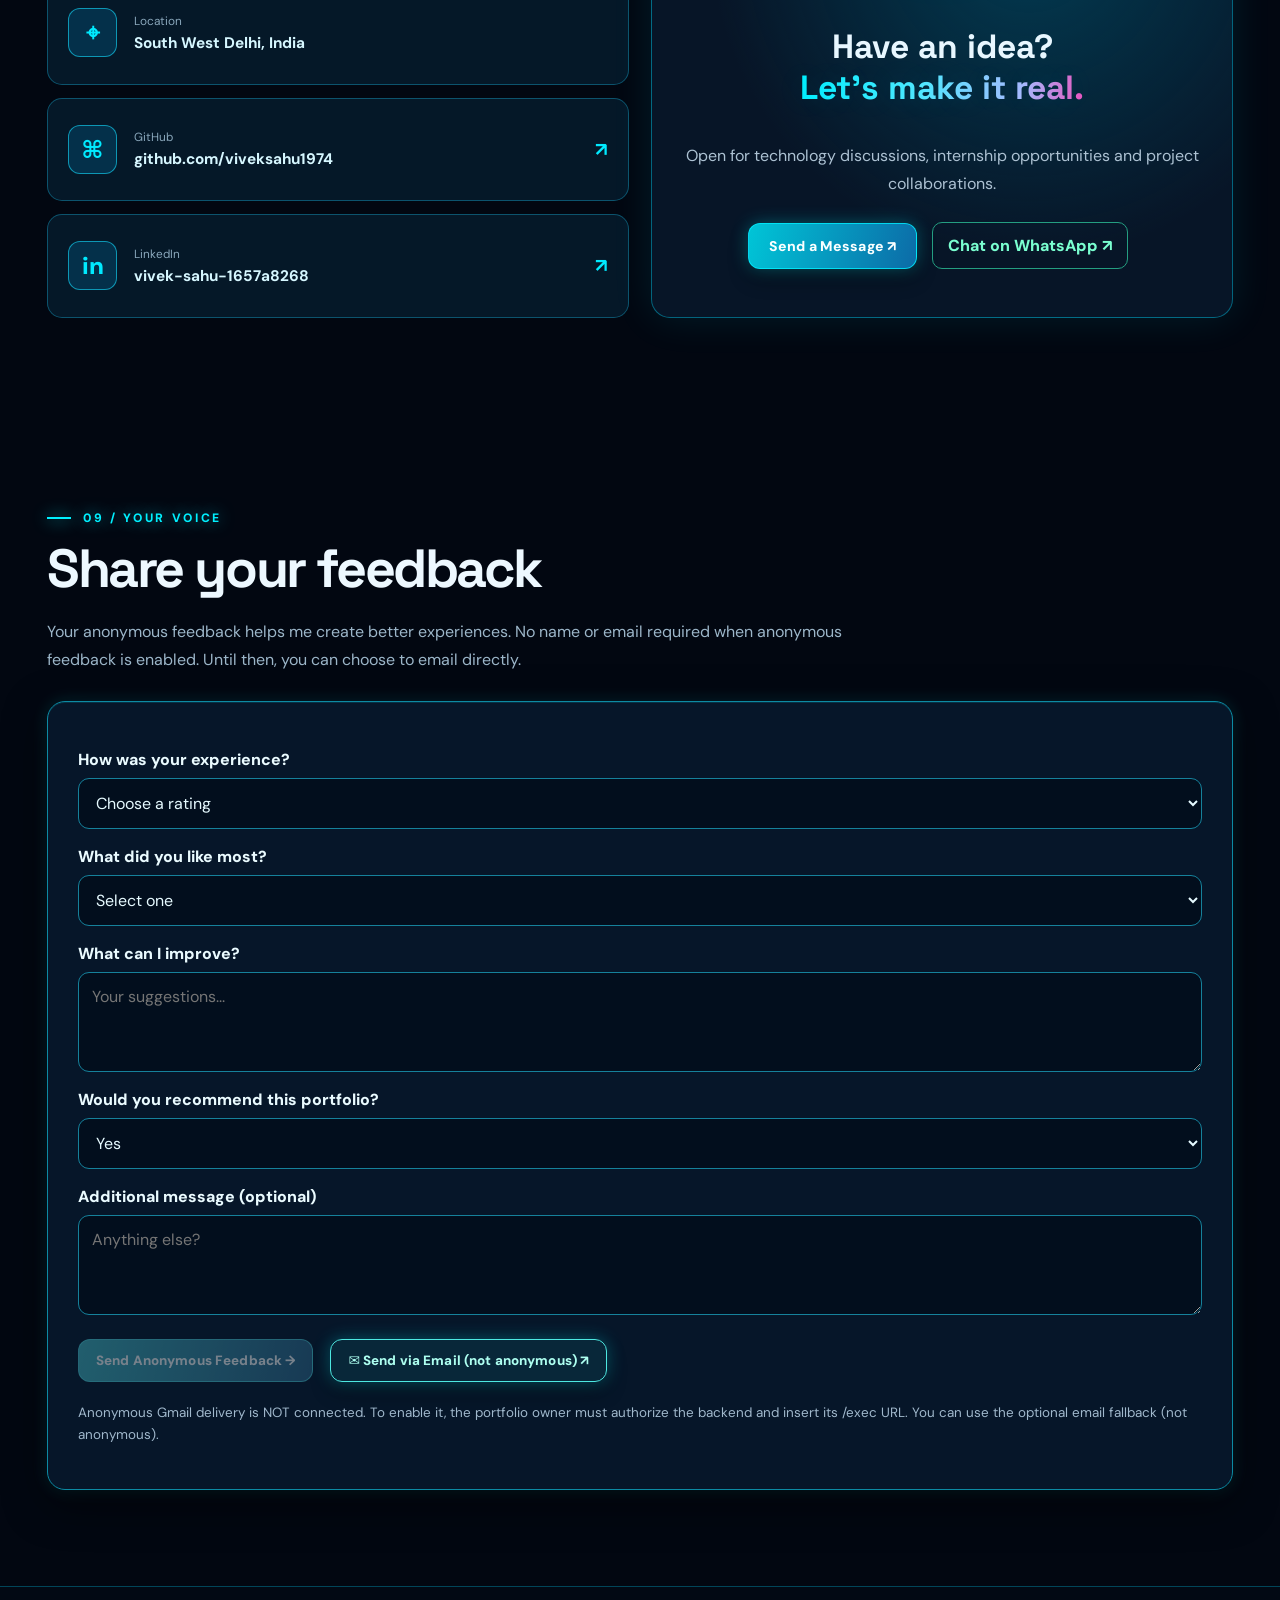
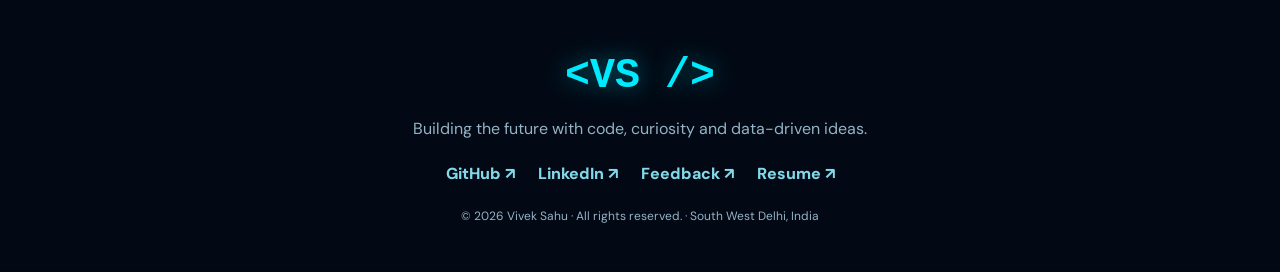
==== commit 2b7b94c1: "Add DhaagaProof AI featured gallery project with original thumbnail and functional browser simulatio" ====
--- a/index.html
+++ b/index.html
@@ -291,6 +291,11 @@
 </section><main><section class="section reveal" id="about"><div class="eyebrow">01 / Who I Am</div><h2>Building ideas into <span class="gradient">digital experiences.</span></h2><p class="lead">I'm a B.Tech Information Technology student at Maharaja Surajmal Institute of Technology (MSIT), Delhi, with a foundation in Computer Engineering from Ambedkar DSEU. I enjoy creating web applications, exploring artificial intelligence and analytics, and turning complex challenges into useful solutions.</p><div class="grid"><div class="card"><h3>💡 What I Do</h3><p>Responsive web development, data analytics, AI exploration and practical problem solving.</p></div><div class="card"><h3>🚀 Currently Learning</h3><p>Advanced Python, AI &amp; machine learning, data analytics, cloud deployment, DSA and system design.</p></div><div class="card"><h3>🎯 My Mission</h3><p>Keep learning, keep building, and create technology that makes a meaningful difference.</p></div></div><div class="terminal-frame"><div class="terminal-bar"><span class="terminal-lights">● ● ●</span><span>vivek_bio.sh</span><span>~/portfolio</span></div><div class="terminal-body"><p><span class="t-green">vivek@portfolio</span>:<span class="t-blue">~</span>$ whoami</p><p>B.Tech IT Student · Web Developer · Data Analytics Enthusiast</p><p><span class="t-green">vivek@portfolio</span>:<span class="t-blue">~</span>$ cat journey.txt</p><p>Diploma → Technical Training → Web Development → Python Internship → B.Tech IT</p><p><span class="t-green">vivek@portfolio</span>:<span class="t-blue">~</span>$ <span class="terminal-caret">▌</span></p></div></div></section>
 <section class="section reveal" id="skills"><div class="eyebrow">02 / WHAT I KNOW</div><h2>My <span class="gradient">technical arsenal.</span></h2><p class="lead">A practical toolkit shaped by training, certificates and hands-on projects.</p><div class="filter-row" id="skillFilters" aria-label="Filter skills"><button class="filter-chip selected" type="button" data-skill="all" aria-pressed="true">All Skills</button><button class="filter-chip" type="button" data-skill="data">Data &amp; Analytics</button><button class="filter-chip" type="button" data-skill="web">Web Development</button><button class="filter-chip" type="button" data-skill="python">Python &amp; AI</button><button class="filter-chip" type="button" data-skill="tools">Tools &amp; Professional</button></div><div class="skills-deck"><article class="skill-3d tilt" style="--glow:#62d4fb"><span class="skill-symbol">📊</span><h3>Data Analytics &amp; Insight</h3><p class="skill-summary">Excel • DataPlus foundations • Analytics learning</p><span class="tag">Microsoft Excel</span><span class="tag">Data analysis fundamentals</span><span class="tag">Data literacy</span><span class="tag">DataPlus overview</span></article><article class="skill-3d tilt" style="--glow:#a58afa"><span class="skill-symbol">🐍</span><h3>Python &amp; Automation</h3><p class="skill-summary">Python internship and Python training</p><span class="tag">Python</span><span class="tag">Python fundamentals</span><span class="tag">Problem solving</span><span class="tag">OpenCV exposure</span></article><article class="skill-3d tilt" style="--glow:#3ce0b1"><span class="skill-symbol">🌐</span><h3>Web Development</h3><p class="skill-summary">Hands-on responsive front-end projects</p><span class="tag">HTML5</span><span class="tag">CSS3</span><span class="tag">JavaScript projects</span><span class="tag">Responsive layouts</span><span class="tag">PHP &amp; MySQL coursework</span></article><article class="skill-3d tilt" style="--glow:#ffc778"><span class="skill-symbol">🤖</span><h3>AI &amp; Emerging Tech</h3><p class="skill-summary">Exploring AI through coursework and certificates</p><span class="tag">AI Fundamentals</span><span class="tag">ChatGPT fundamentals</span><span class="tag">OpenCV learning</span><span class="tag">Bharat XR learning</span></article><article class="skill-3d tilt" style="--glow:#96b6ff"><span class="skill-symbol">🧰</span><h3>Tools &amp; Digital Work</h3><p class="skill-summary">Practical workflow and office productivity</p><span class="tag">GitHub</span><span class="tag">Microsoft Excel</span><span class="tag">PowerPoint</span><span class="tag">Digital productivity</span></article><article class="skill-3d tilt" style="--glow:#ff9fbd"><span class="skill-symbol">🤝</span><h3>Professional Strengths</h3><p class="skill-summary">Internship-backed interpersonal experience</p><span class="tag">Team collaboration</span><span class="tag">Communication</span><span class="tag">Time management</span><span class="tag">Problem solving</span></article></div></section>
 <section class="section projects reveal" id="projects"><div class="eyebrow">04 / PORTFOLIO WORK</div><h2>Featured <span class="gradient">projects &amp; creations.</span></h2><div class="filter-row" id="projectFilters" aria-label="Filter projects"><button class="filter-chip selected" type="button" data-project="all" aria-pressed="true">All Projects</button><button class="filter-chip" type="button" data-project="web">Web &amp; Portfolio</button><button class="filter-chip" type="button" data-project="games">Games</button><button class="filter-chip" type="button" data-project="tools">Tools</button><button class="filter-chip" type="button" data-project="ai">AI Assistant</button></div><p class="lead">A curated gallery of showcase-ready projects with working demo links. GitHub Auto-Sync checks for new repositories; works in progress appear below by name only.</p><p class="notice github-sync-status" id="githubSyncStatus" role="status">Showing featured projects while connecting to GitHub…</p><div class="sync-toolbar"><span class="sync-pill" id="autoSyncPill">● Auto Sync ON</span><button class="btn secondary sync-button" id="refreshGithub" type="button">↻ Sync Now</button><button aria-pressed="true" class="btn secondary sync-button" id="toggleAutoSync" type="button">Pause Auto Sync</button><a class="btn secondary portfolio-live-launch" href="https://viveksahu1974.github.io/portfolio/" target="_blank" rel="noopener noreferrer">▶ Open Live Portfolio ↗</a></div><div class="gallery-toolbar"><span>✦ Interactive 3D Gallery · drag cards or use arrows <small id="liveDemoCount" aria-live="polite">Featured demos available</small></span><div><button aria-label="Previous project" id="projectPrev" type="button">←</button><button aria-label="Next project" id="projectNext" type="button">→</button></div></div><div aria-live="polite" class="grid project-gallery" id="githubProjects"><article class="card tilt project-card has-project-art">
+<div class="project-media"><img src="assets/dhaagaproof-ai.svg?v=20261025" alt="DhaagaProof AI SHG work allocation and fair-pay ledger illustration" loading="lazy"/><span class="project-art-badge sample">◉ Interactive Browser Demo</span><span class="project-media-tag">SHG / Fair Work &amp; Pay</span><a class="demo-quick-link preview-only" href="dhaagaproof-demo/" target="_blank" rel="noopener noreferrer" aria-label="Open DhaagaProof browser demo">▶ Interactive Demo ↗</a></div>
+<h3>DhaagaProof AI — Fair Work, Proven Pay</h3>
+<p>Tech4Bharat 2026 prototype for women's self-help groups. Explore cost-based quotes, capacity-aware work planning, human-reviewed quality, suggested payments and a decision agent. This interactive browser adaptation uses fictional data; the Python/SQLite backend stays local.</p>
+<div class="project-tags"><span class="tag">Python</span><span class="tag">SQLite</span><span class="tag">JavaScript</span><span class="tag">Agentic AI Track</span></div>
+<div class="project-links"><a href="https://github.com/viveksahu1974/Dhaaga-Proof-AI" target="_blank" rel="noopener noreferrer">GitHub Code ↗</a><a href="dhaagaproof-demo/" target="_blank" rel="noopener noreferrer">▶ Try Interactive Browser Demo ↗</a></div></article><article class="card tilt project-card has-project-art">
 <div class="project-media"><img src="assets/interface-design-system.svg?v=20261023" alt="Illustrated preview of React Interface Design System component library, playground and design tokens" loading="lazy"/><span class="project-art-badge">● Deployed React App</span><span class="project-media-tag">React / UI &amp; UX</span><a class="demo-quick-link" href="https://viveksahu1974.github.io/Interface-Design-System-React.js-Project/" target="_blank" rel="noopener noreferrer" aria-label="▶ Live Demo ">▶ Live Demo ↗</a></div><h3>Interface Design System — React.js</h3>
 <p>Interactive React component library with 16 components, editable design tokens, a playground, responsive templates and light/dark customization. Built as a web-development internship project demonstration.</p>
 <div class="project-tags"><span class="tag">React</span><span class="tag">JavaScript</span><span class="tag">Vite</span><span class="tag">UI/UX</span></div>
@@ -417,7 +422,7 @@
 (()=>{
   const USERNAME='viveksahu1974';
   const API=`https://api.github.com/users/${USERNAME}/repos?per_page=100&type=owner&sort=updated&direction=desc`;
-  const CACHE_KEY=`portfolio-public-repos-${USERNAME}-v9`;
+  const CACHE_KEY=`portfolio-public-repos-${USERNAME}-v10`;
   const CACHE_MS=15*60*1000;
   const grid=document.getElementById('githubProjects');
   const status=document.getElementById('githubSyncStatus');
@@ -427,7 +432,7 @@
   const nextButton=document.getElementById('projectNext');
   const featuredFallback=grid.innerHTML;
   const pending=document.getElementById('pendingProjects');
-  const FEATURED=['Interface-Design-System-React.js-Project','PromptShield-AI','Upskillcampus-Final-Project','ORBITAL-Space-Explorer','FaceForge-AI','TEJA-AI','ONE-ISLAND.-ONE-SURVIVOR','project-1','project---4','project---3','Project-2-Portfolio'];
+  const FEATURED=['Dhaaga-Proof-AI','Interface-Design-System-React.js-Project','PromptShield-AI','Upskillcampus-Final-Project','ORBITAL-Space-Explorer','FaceForge-AI','TEJA-AI','ONE-ISLAND.-ONE-SURVIVOR','project-1','project---4','project---3','Project-2-Portfolio'];
   const KNOWN_EMPTY=['My-Portfolio','portfolio','desktop-tutorial'];
   // Hide selected names only from the portfolio UI; GitHub repositories remain unchanged.
   const HIDDEN_FROM_PROJECTS=new Set(['portfolio','python-project-01','my-portfolio','all-rounder ai']);
@@ -435,6 +440,7 @@
   const autoButton=document.getElementById('toggleAutoSync');
   let autoEnabled=localStorage.getItem('vivek-auto-sync')!=='off';
   const demos={
+    'dhaaga-proof-ai':'https://viveksahu1974.github.io/portfolio/dhaagaproof-demo/',
     'interface-design-system-react.js-project':'https://viveksahu1974.github.io/Interface-Design-System-React.js-Project/',
     'promptshield-ai':'https://viveksahu1974.github.io/portfolio/promptshield-demo/',
     'upskillcampus-final-project':'https://viveksahu1974.github.io/portfolio/student-manager-demo/',
@@ -473,7 +479,7 @@
       (validUrl(r.homepage)||(Number(r.size)>8 && Boolean(r.language)))
     );
     const featured=[...complete,...newComplete];
-    const demoTitle=(repoName)=>['teja-ai','faceforge-ai','promptshield-ai','upskillcampus-final-project'].includes(repoName.toLowerCase())?'▶ UI Preview ↗':'▶ Live Demo ↗';
+    const demoTitle=(repoName)=>repoName.toLowerCase()==='dhaaga-proof-ai'?'▶ Interactive Demo ↗':['teja-ai','faceforge-ai','promptshield-ai','upskillcampus-final-project'].includes(repoName.toLowerCase())?'▶ UI Preview ↗':'▶ Live Demo ↗';
     const fragment=document.createDocumentFragment();
     const names=new Set(featured.map(r=>r.name.toLowerCase()));
     const inProgress=all.filter(r=>!names.has(r.name.toLowerCase()));
@@ -487,6 +493,7 @@
       const card=document.createElement('article');card.className='card tilt project-card';
       const preferredDemo=validUrl(demos[repo.name.toLowerCase()])||validUrl(repo.homepage);
       const previewMap={
+        'dhaaga-proof-ai':['dhaagaproof-ai.svg','SHG Browser Demo',true],
         'interface-design-system-react.js-project':['interface-design-system.svg','React UI Kit',false],
         'promptshield-ai':['promptshield-ai.svg','Rule Scanner Demo',true],
         'upskillcampus-final-project':['student-management-system.svg','Desktop UI Preview',true],
@@ -524,10 +531,11 @@
         if(preferredDemo){const quick=link(demoTitle(repo.name),preferredDemo);quick.className='demo-quick-link'+(['teja-ai','faceforge-ai','promptshield-ai','upskillcampus-final-project'].includes(repo.name.toLowerCase())?' preview-only':'');media.append(quick);}
         card.append(media);
       }
-      const title=document.createElement('h3');title.textContent=({'Interface-Design-System-React.js-Project':'Interface Design System — React.js','PromptShield-AI':'PromptShield AI — Prompt Security Scanner','Upskillcampus-Final-Project':'Student Management System','ORBITAL-Space-Explorer':'ORBITAL — Space Explorer','FaceForge-AI':'FaceForge AI — Face Analysis Toolkit','TEJA-AI':'TEJA AI — Personal AI Assistant','ONE-ISLAND.-ONE-SURVIVOR':'ONE ISLAND. ONE SURVIVOR.','project-1':'Snake Game','project---4':'Zombie Shooting Game','project---3':'Calculator App','Project-2-Portfolio':'Responsive Portfolio Website'})[repo.name]||repo.name.replace(/[-_]+/g,' ');card.append(title);
-      const descriptions={'Interface-Design-System-React.js-Project':'Interactive React interface design system with a 16-component library, playground, customizable themes, design tokens, responsive templates and internship learning resources.','PromptShield-AI':'Educational prompt-injection scanner and dashboard using Python FastAPI and React. The linked browser demo ports its rule patterns locally, not the hosted Python API.','Upskillcampus-Final-Project':'Python Tkinter and SQLite student records desktop app with authentication, charts and reports. The linked browser UI preview uses synthetic sample data, not the desktop backend.','ORBITAL-Space-Explorer':'A three-scene interactive space explorer featuring all eight planets, the Milky Way, a black hole, and animated HTML5 Canvas controls. Scenes are illustrative rather than scale-accurate.','FaceForge-AI':'Local-first Python/Gradio computer vision toolkit for face detection, alignment, consent-based recognition, age-range estimation, optional 3D reconstruction and swapping. The web demo is an interactive UI preview, not hosted AI processing.','ONE-ISLAND.-ONE-SURVIVOR':'EMBER DROP — a playable 2D top-down solo battle royale with three difficulty maps, bots, tank combat, shooting and a shrinking storm zone.','TEJA-AI':'A local-first AI assistant with Ollama, optional cloud AI models, multilingual speech and persistent chat history. Browser demo uses sample responses; full AI functionality requires local setup.','project-1':'A browser-based Snake game with keyboard controls and score tracking.','project---4':'An interactive zombie-shooting browser game featuring aiming and hit detection.','project---3':'A calculator interface built as a front-end application.','Project-2-Portfolio':'A responsive personal portfolio showcasing development work.'};
+      const title=document.createElement('h3');title.textContent=({'Dhaaga-Proof-AI':'DhaagaProof AI — Fair Work, Proven Pay','Interface-Design-System-React.js-Project':'Interface Design System — React.js','PromptShield-AI':'PromptShield AI — Prompt Security Scanner','Upskillcampus-Final-Project':'Student Management System','ORBITAL-Space-Explorer':'ORBITAL — Space Explorer','FaceForge-AI':'FaceForge AI — Face Analysis Toolkit','TEJA-AI':'TEJA AI — Personal AI Assistant','ONE-ISLAND.-ONE-SURVIVOR':'ONE ISLAND. ONE SURVIVOR.','project-1':'Snake Game','project---4':'Zombie Shooting Game','project---3':'Calculator App','Project-2-Portfolio':'Responsive Portfolio Website'})[repo.name]||repo.name.replace(/[-_]+/g,' ');card.append(title);
+      const descriptions={'Dhaaga-Proof-AI':'Tech4Bharat 2026 prototype for women\'s SHGs: cost-based quotes, capacity-aware member allocation, accepted-piece wages, approval-gated agent suggestions and transparency. The browser demo uses simulated in-memory records; original Python/SQLite app runs locally.','Interface-Design-System-React.js-Project':'Interactive React interface design system with a 16-component library, playground, customizable themes, design tokens, responsive templates and internship learning resources.','PromptShield-AI':'Educational prompt-injection scanner and dashboard using Python FastAPI and React. The linked browser demo ports its rule patterns locally, not the hosted Python API.','Upskillcampus-Final-Project':'Python Tkinter and SQLite student records desktop app with authentication, charts and reports. The linked browser UI preview uses synthetic sample data, not the desktop backend.','ORBITAL-Space-Explorer':'A three-scene interactive space explorer featuring all eight planets, the Milky Way, a black hole, and animated HTML5 Canvas controls. Scenes are illustrative rather than scale-accurate.','FaceForge-AI':'Local-first Python/Gradio computer vision toolkit for face detection, alignment, consent-based recognition, age-range estimation, optional 3D reconstruction and swapping. The web demo is an interactive UI preview, not hosted AI processing.','ONE-ISLAND.-ONE-SURVIVOR':'EMBER DROP — a playable 2D top-down solo battle royale with three difficulty maps, bots, tank combat, shooting and a shrinking storm zone.','TEJA-AI':'A local-first AI assistant with Ollama, optional cloud AI models, multilingual speech and persistent chat history. Browser demo uses sample responses; full AI functionality requires local setup.','project-1':'A browser-based Snake game with keyboard controls and score tracking.','project---4':'An interactive zombie-shooting browser game featuring aiming and hit detection.','project---3':'A calculator interface built as a front-end application.','Project-2-Portfolio':'A responsive personal portfolio showcasing development work.'};
       const desc=document.createElement('p');desc.className='project-description';desc.textContent=descriptions[repo.name]||repo.description?.trim()||'Explore the project and its source code on GitHub.';card.append(desc);
       const tags=document.createElement('div');tags.className='project-tags';if(repo.name.toLowerCase()==='teja-ai')tags.append(tag('Local AI • Python • Ollama'));
+      if(repo.name.toLowerCase()==='dhaaga-proof-ai')tags.append(tag('SHG • Work Allocation • Fair Pay'));
       if(repo.name.toLowerCase()==='interface-design-system-react.js-project')tags.append(tag('React • Vite • Components • Design Tokens'));
       if(repo.name.toLowerCase()==='promptshield-ai')tags.append(tag('FastAPI • React • Security Rules'));
       if(repo.name.toLowerCase()==='upskillcampus-final-project')tags.append(tag('Python • Tkinter • SQLite'));
@@ -539,7 +547,7 @@
       if(Number(repo.forks_count)>0){const a=document.createElement('span');a.textContent=`⑂ ${repo.forks_count} forks`;stats.append(a);}
       if(stats.childElementCount)card.append(stats);
       const links=document.createElement('div');links.className='project-links';links.append(link('GitHub Code ↗',repo.html_url));
-      const demo=preferredDemo;if(demo){links.append(link(repo.name.toLowerCase()==='interface-design-system-react.js-project'?'▶ Open React Live Demo ↗':repo.name.toLowerCase()==='promptshield-ai'?'▶ Browser Rules Demo ↗':repo.name.toLowerCase()==='upskillcampus-final-project'?'▶ Desktop UI Preview ↗':repo.name.toLowerCase()==='teja-ai'?'▶ Try UI Demo (Sample Replies) ↗':repo.name.toLowerCase()==='faceforge-ai'?'▶ Interactive UI Preview (No AI Processing) ↗':repo.name.toLowerCase()==='orbital-space-explorer'?'▶ Explore Live Demo ↗':repo.name.toLowerCase()==='one-island.-one-survivor'?'▶ Play Live Demo ↗':'▶ Live Demo ↗',demo));}else{const note=document.createElement('span');note.className='demo-unavailable';note.textContent='Live demo not configured · GitHub code available';links.append(note);}card.append(links);
+      const demo=preferredDemo;if(demo){links.append(link(repo.name.toLowerCase()==='dhaaga-proof-ai'?'▶ Interactive SHG Browser Demo ↗':repo.name.toLowerCase()==='interface-design-system-react.js-project'?'▶ Open React Live Demo ↗':repo.name.toLowerCase()==='promptshield-ai'?'▶ Browser Rules Demo ↗':repo.name.toLowerCase()==='upskillcampus-final-project'?'▶ Desktop UI Preview ↗':repo.name.toLowerCase()==='teja-ai'?'▶ Try UI Demo (Sample Replies) ↗':repo.name.toLowerCase()==='faceforge-ai'?'▶ Interactive UI Preview (No AI Processing) ↗':repo.name.toLowerCase()==='orbital-space-explorer'?'▶ Explore Live Demo ↗':repo.name.toLowerCase()==='one-island.-one-survivor'?'▶ Play Live Demo ↗':'▶ Live Demo ↗',demo));}else{const note=document.createElement('span');note.className='demo-unavailable';note.textContent='Live demo not configured · GitHub code available';links.append(note);}card.append(links);
       bindTilt(card);
       fragment.append(card);
     }
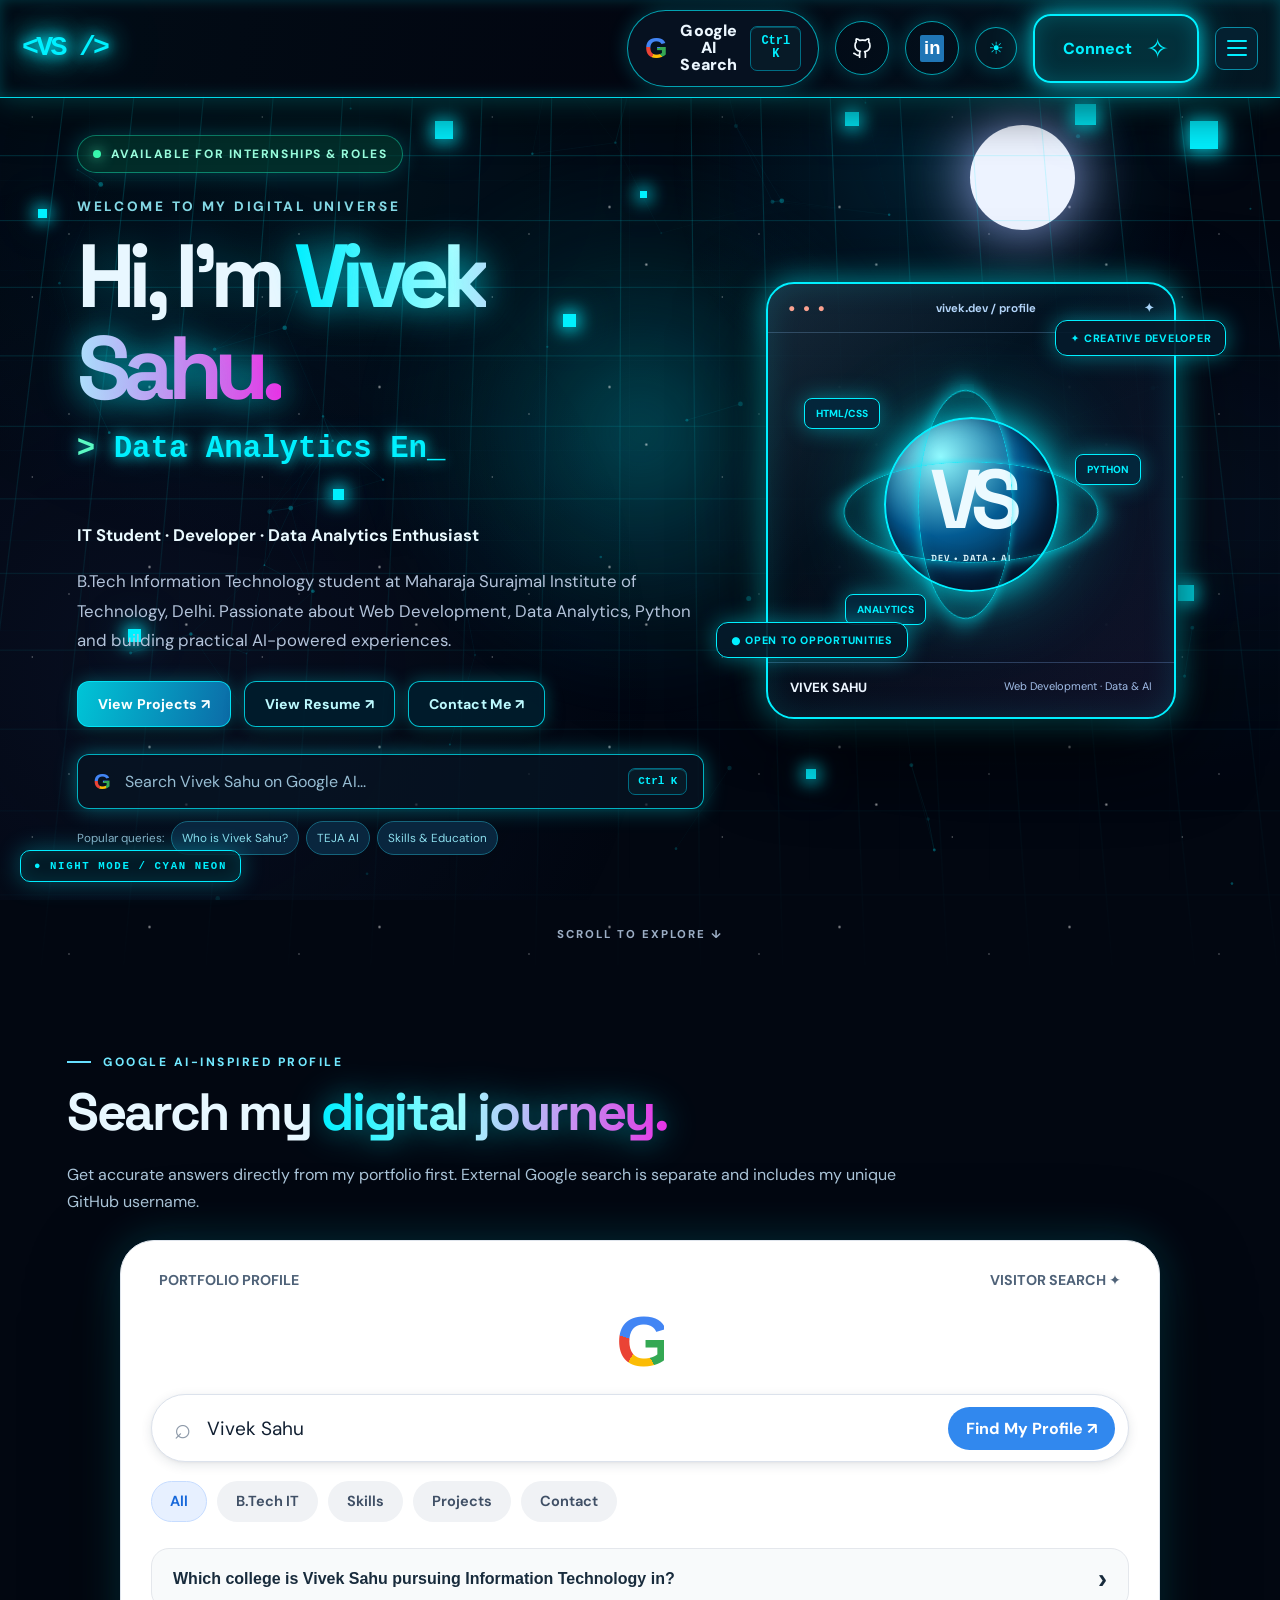
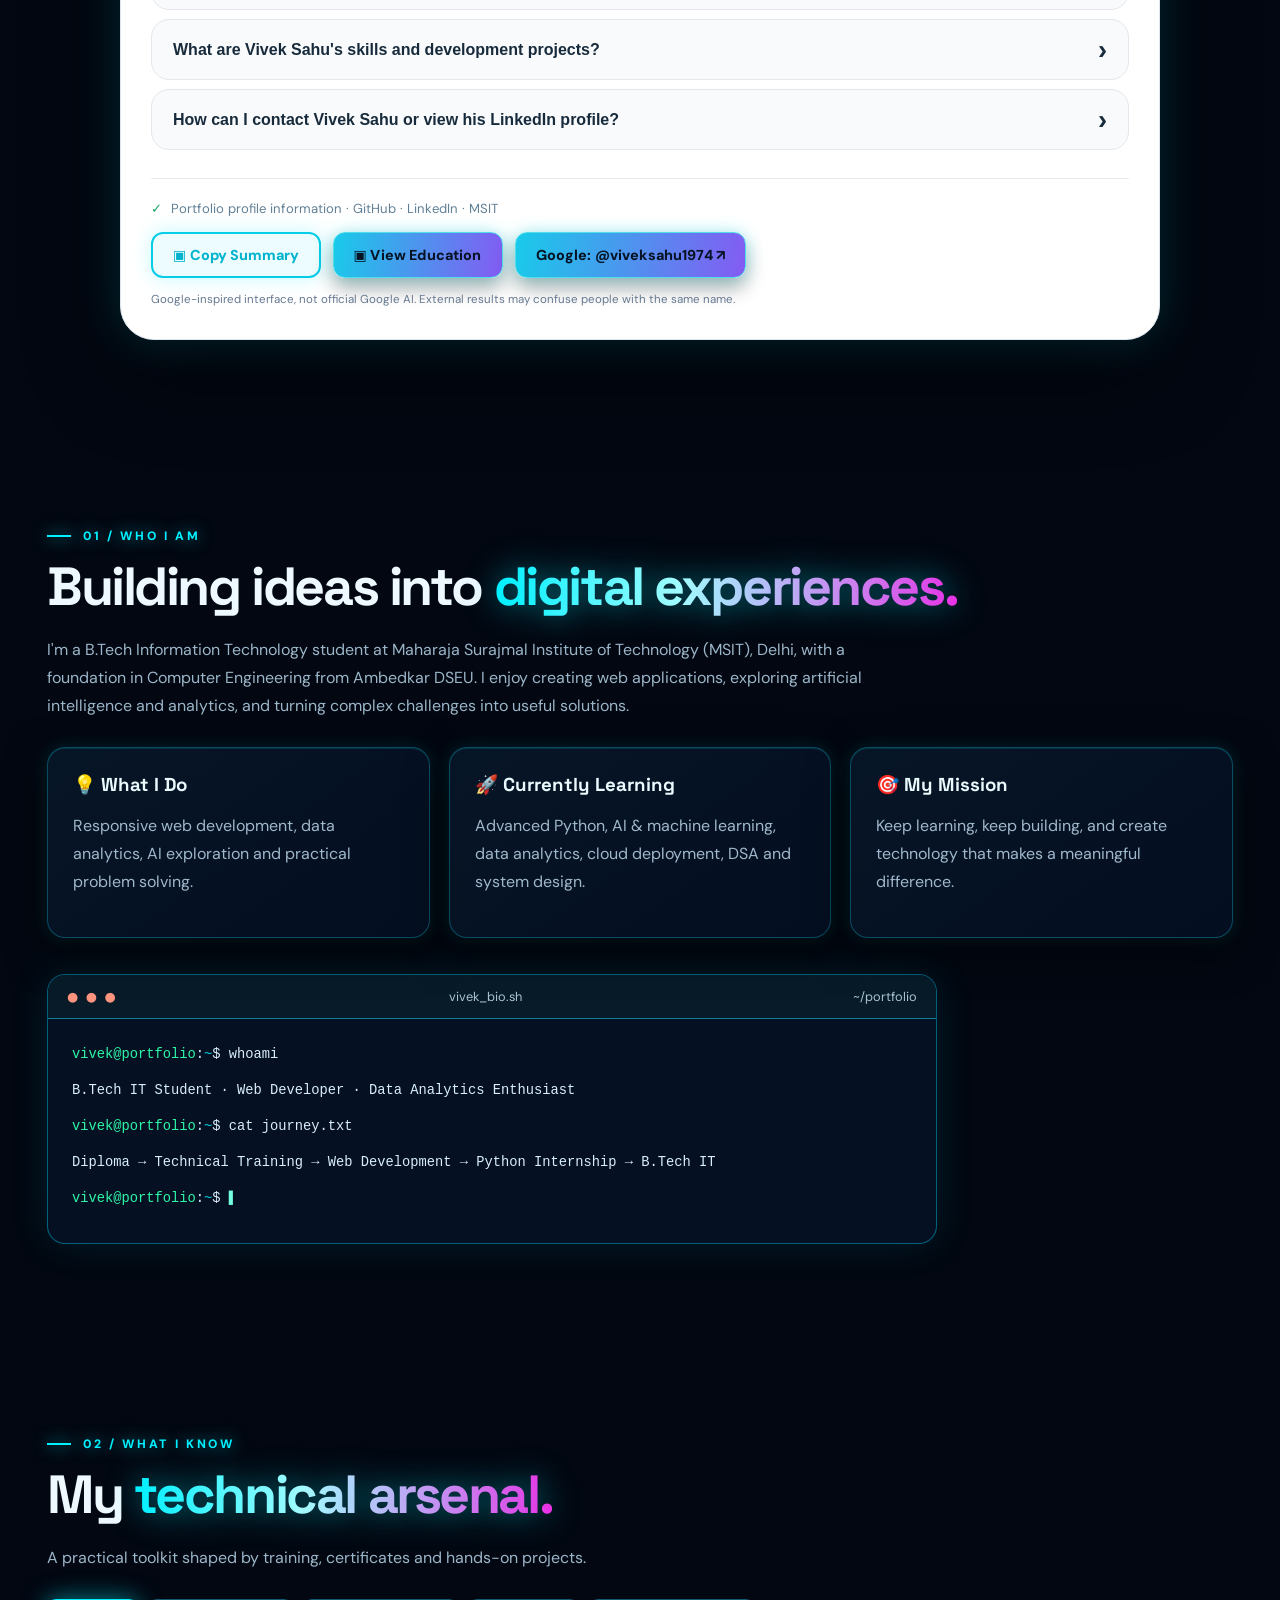
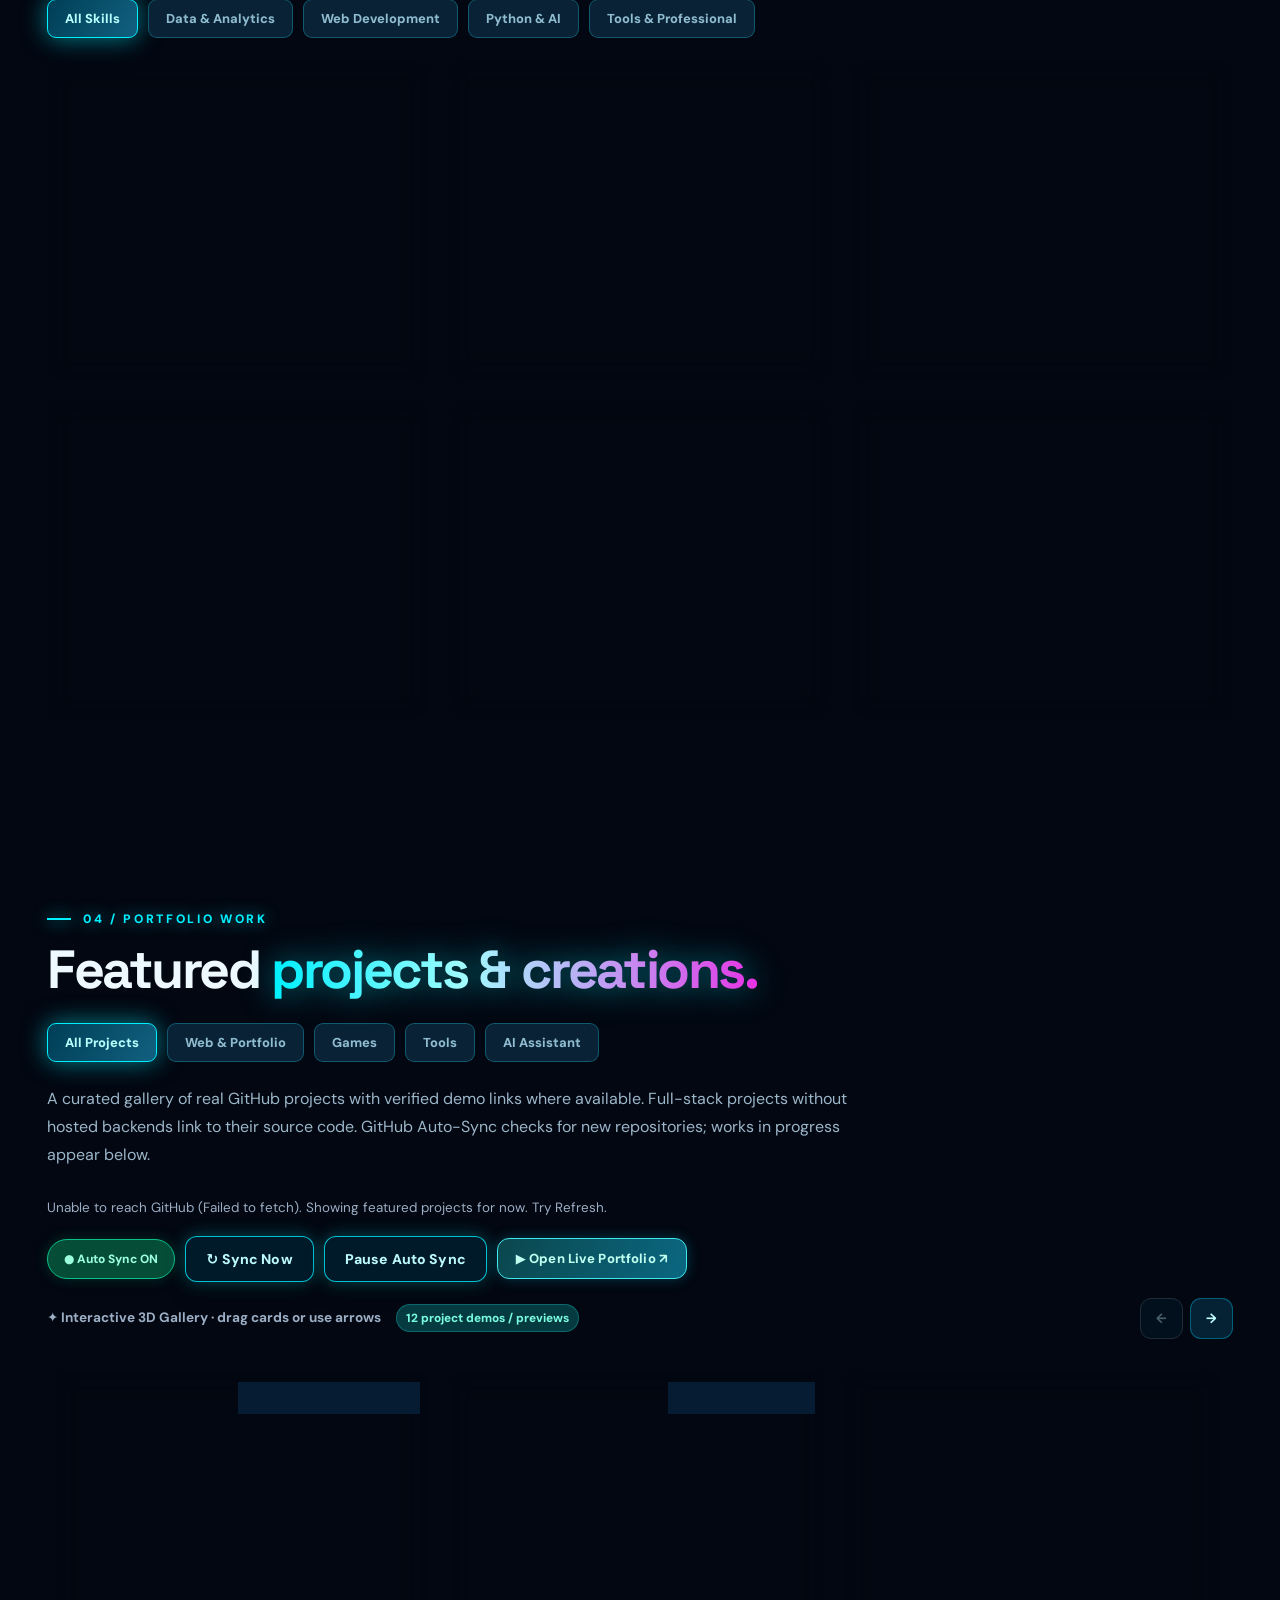
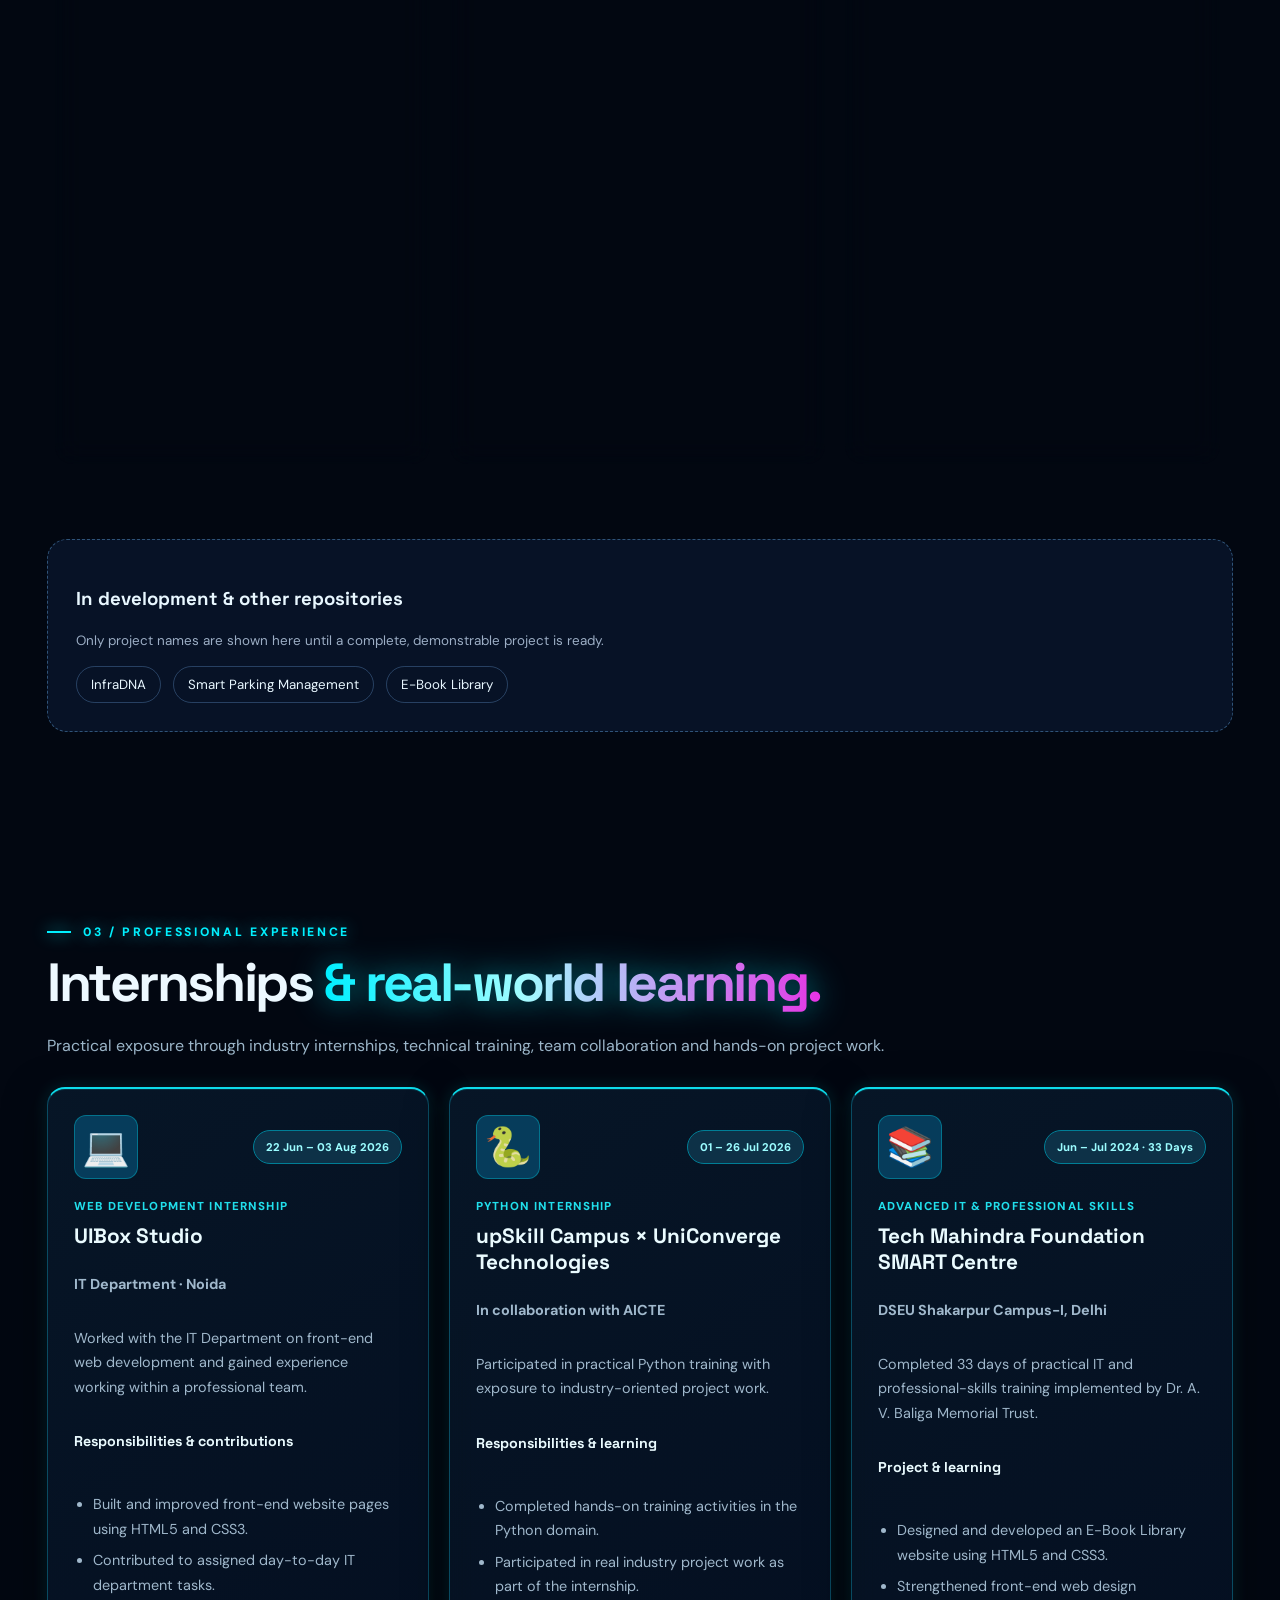
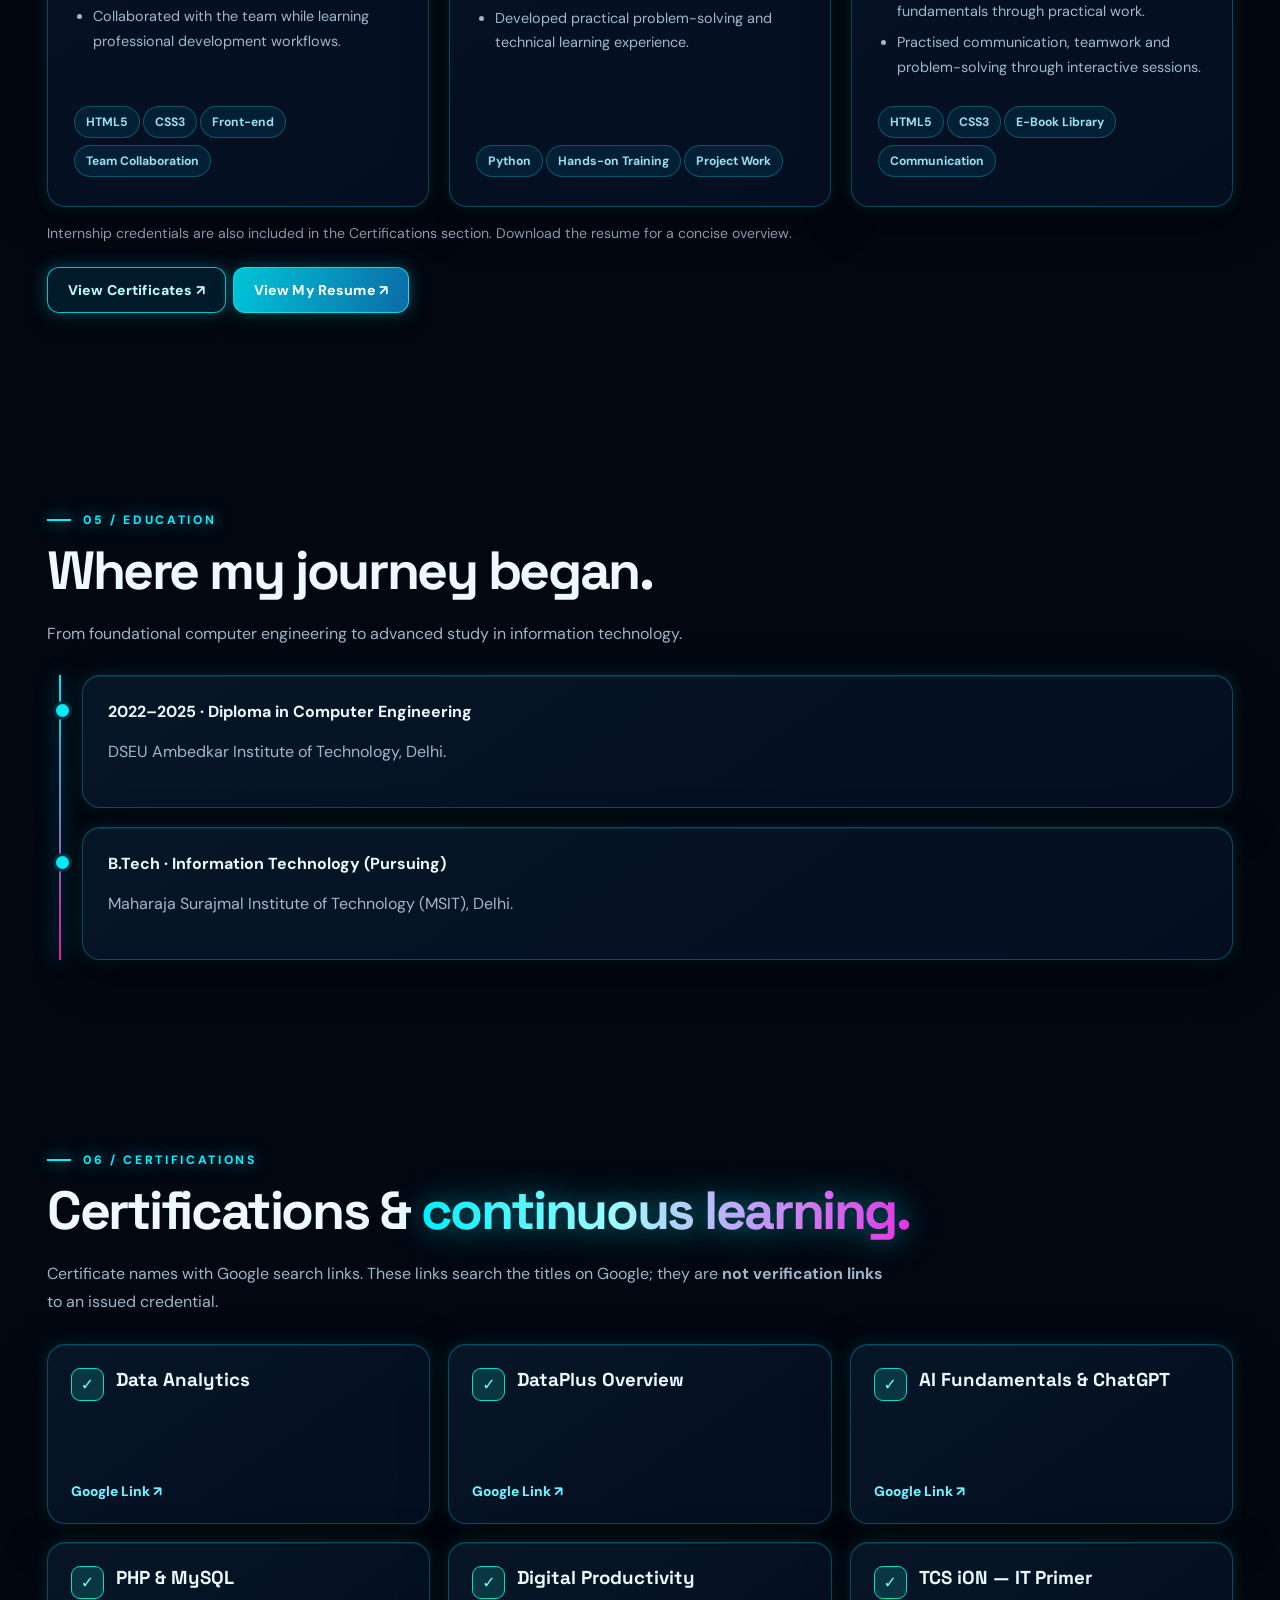
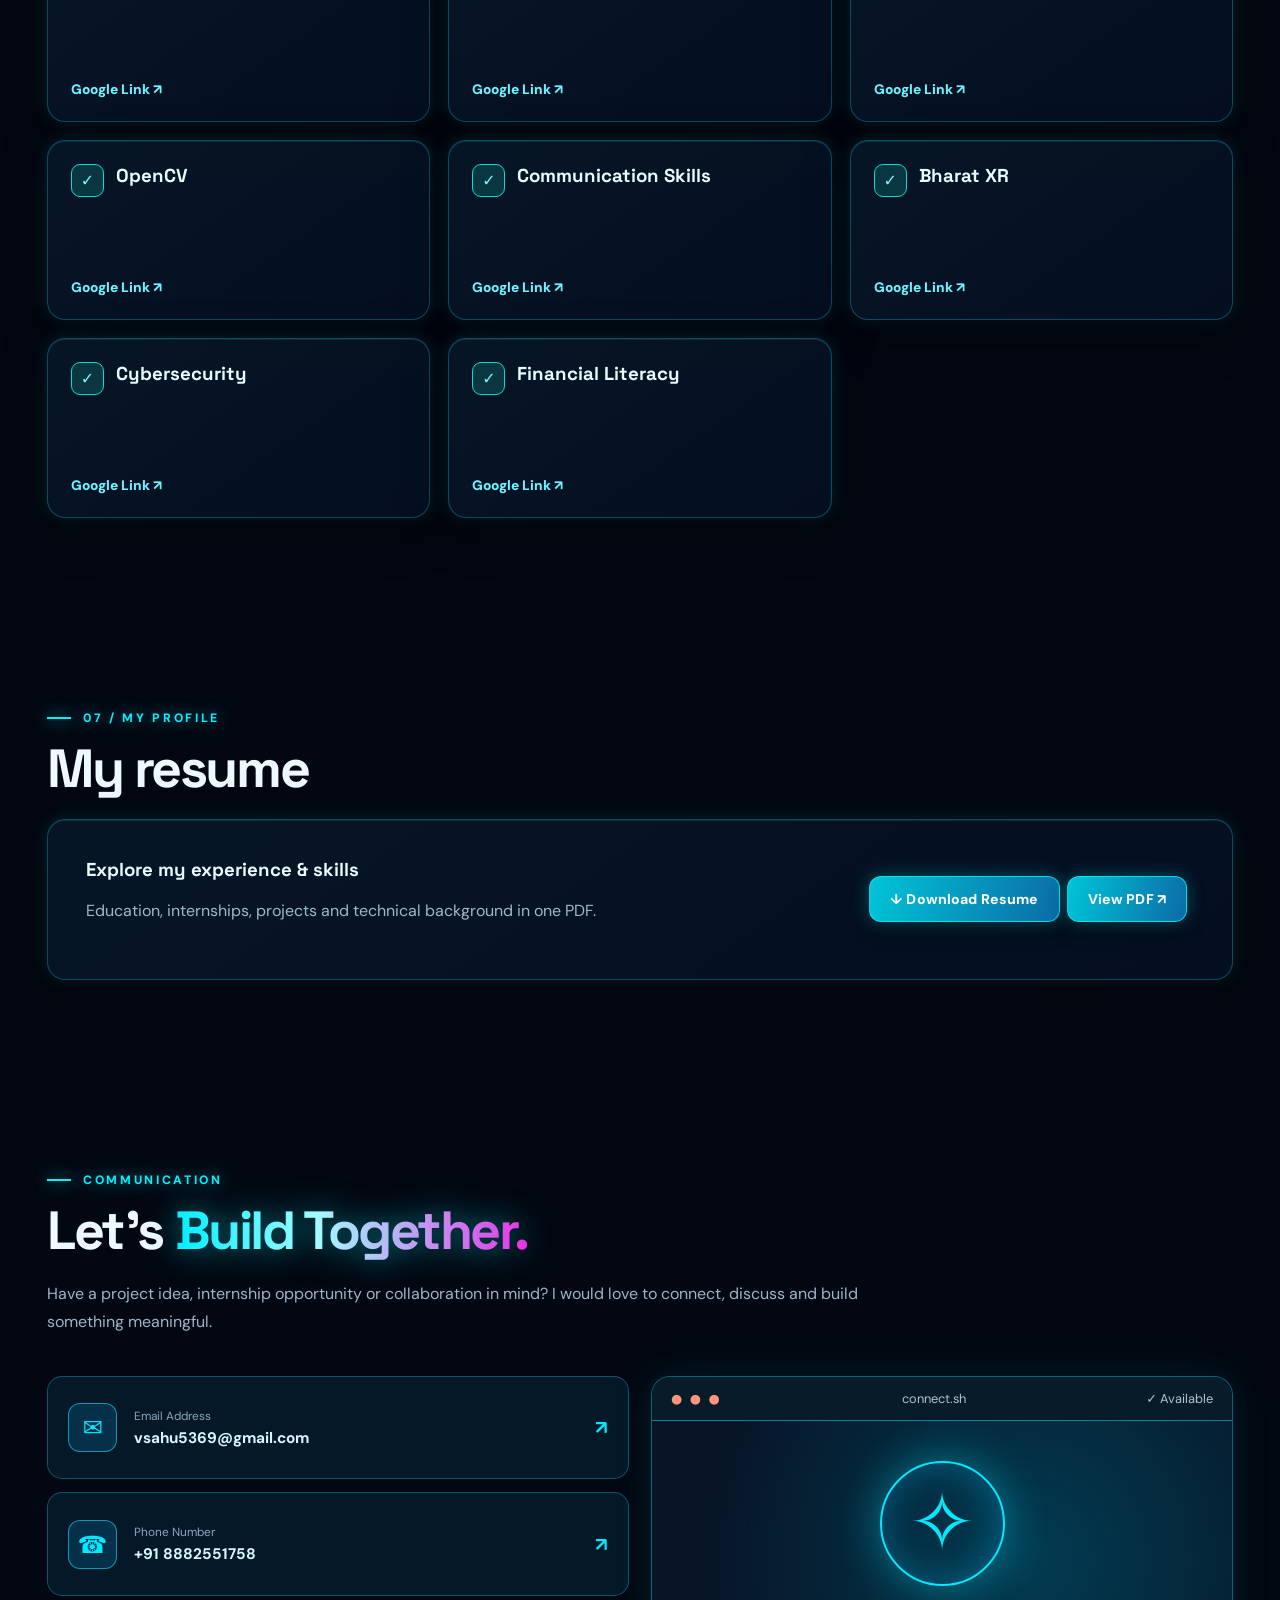
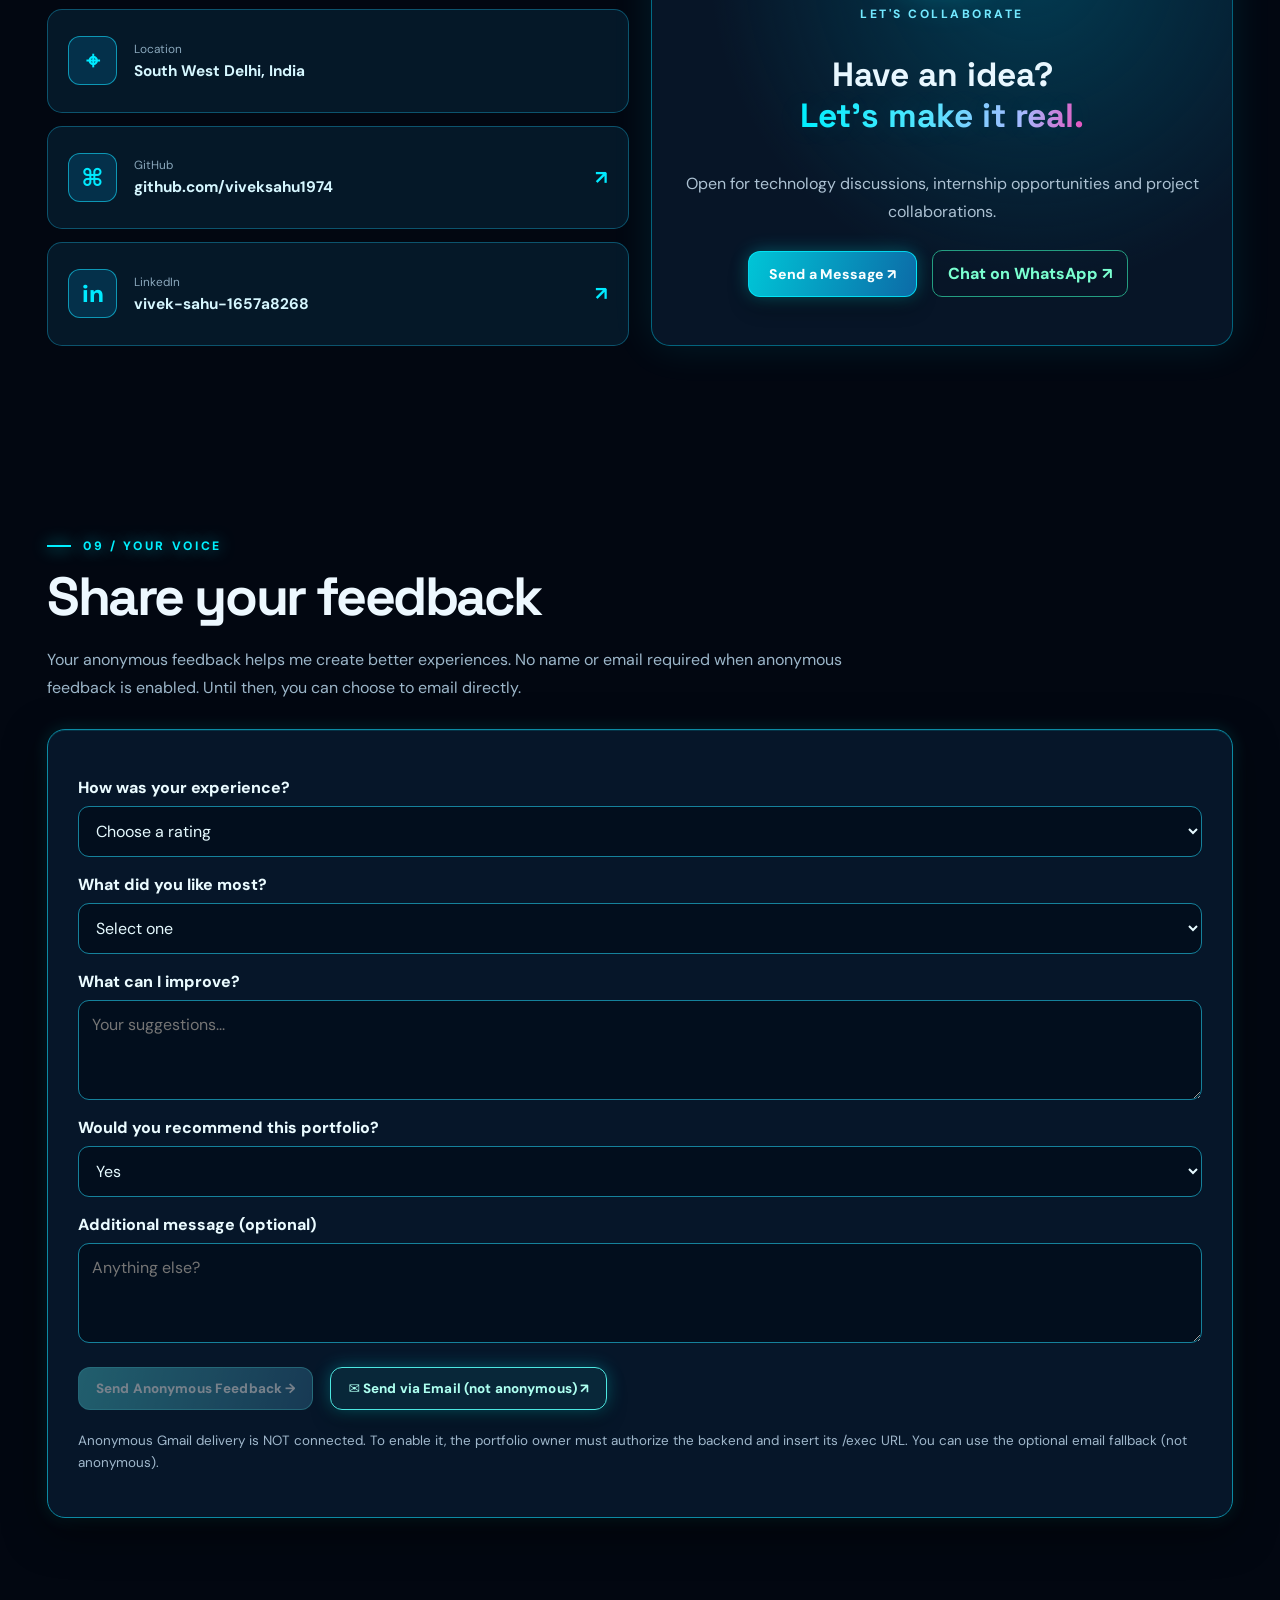
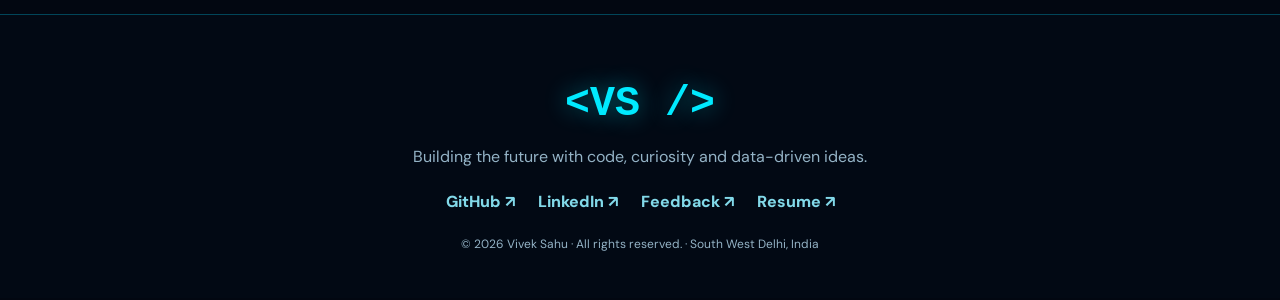
==== commit 4fa0c08a: "feat: showcase InternConnect and refresh portfolio project demo links" ====
--- a/index.html
+++ b/index.html
@@ -290,7 +290,12 @@
   </div>
 </section><main><section class="section reveal" id="about"><div class="eyebrow">01 / Who I Am</div><h2>Building ideas into <span class="gradient">digital experiences.</span></h2><p class="lead">I'm a B.Tech Information Technology student at Maharaja Surajmal Institute of Technology (MSIT), Delhi, with a foundation in Computer Engineering from Ambedkar DSEU. I enjoy creating web applications, exploring artificial intelligence and analytics, and turning complex challenges into useful solutions.</p><div class="grid"><div class="card"><h3>💡 What I Do</h3><p>Responsive web development, data analytics, AI exploration and practical problem solving.</p></div><div class="card"><h3>🚀 Currently Learning</h3><p>Advanced Python, AI &amp; machine learning, data analytics, cloud deployment, DSA and system design.</p></div><div class="card"><h3>🎯 My Mission</h3><p>Keep learning, keep building, and create technology that makes a meaningful difference.</p></div></div><div class="terminal-frame"><div class="terminal-bar"><span class="terminal-lights">● ● ●</span><span>vivek_bio.sh</span><span>~/portfolio</span></div><div class="terminal-body"><p><span class="t-green">vivek@portfolio</span>:<span class="t-blue">~</span>$ whoami</p><p>B.Tech IT Student · Web Developer · Data Analytics Enthusiast</p><p><span class="t-green">vivek@portfolio</span>:<span class="t-blue">~</span>$ cat journey.txt</p><p>Diploma → Technical Training → Web Development → Python Internship → B.Tech IT</p><p><span class="t-green">vivek@portfolio</span>:<span class="t-blue">~</span>$ <span class="terminal-caret">▌</span></p></div></div></section>
 <section class="section reveal" id="skills"><div class="eyebrow">02 / WHAT I KNOW</div><h2>My <span class="gradient">technical arsenal.</span></h2><p class="lead">A practical toolkit shaped by training, certificates and hands-on projects.</p><div class="filter-row" id="skillFilters" aria-label="Filter skills"><button class="filter-chip selected" type="button" data-skill="all" aria-pressed="true">All Skills</button><button class="filter-chip" type="button" data-skill="data">Data &amp; Analytics</button><button class="filter-chip" type="button" data-skill="web">Web Development</button><button class="filter-chip" type="button" data-skill="python">Python &amp; AI</button><button class="filter-chip" type="button" data-skill="tools">Tools &amp; Professional</button></div><div class="skills-deck"><article class="skill-3d tilt" style="--glow:#62d4fb"><span class="skill-symbol">📊</span><h3>Data Analytics &amp; Insight</h3><p class="skill-summary">Excel • DataPlus foundations • Analytics learning</p><span class="tag">Microsoft Excel</span><span class="tag">Data analysis fundamentals</span><span class="tag">Data literacy</span><span class="tag">DataPlus overview</span></article><article class="skill-3d tilt" style="--glow:#a58afa"><span class="skill-symbol">🐍</span><h3>Python &amp; Automation</h3><p class="skill-summary">Python internship and Python training</p><span class="tag">Python</span><span class="tag">Python fundamentals</span><span class="tag">Problem solving</span><span class="tag">OpenCV exposure</span></article><article class="skill-3d tilt" style="--glow:#3ce0b1"><span class="skill-symbol">🌐</span><h3>Web Development</h3><p class="skill-summary">Hands-on responsive front-end projects</p><span class="tag">HTML5</span><span class="tag">CSS3</span><span class="tag">JavaScript projects</span><span class="tag">Responsive layouts</span><span class="tag">PHP &amp; MySQL coursework</span></article><article class="skill-3d tilt" style="--glow:#ffc778"><span class="skill-symbol">🤖</span><h3>AI &amp; Emerging Tech</h3><p class="skill-summary">Exploring AI through coursework and certificates</p><span class="tag">AI Fundamentals</span><span class="tag">ChatGPT fundamentals</span><span class="tag">OpenCV learning</span><span class="tag">Bharat XR learning</span></article><article class="skill-3d tilt" style="--glow:#96b6ff"><span class="skill-symbol">🧰</span><h3>Tools &amp; Digital Work</h3><p class="skill-summary">Practical workflow and office productivity</p><span class="tag">GitHub</span><span class="tag">Microsoft Excel</span><span class="tag">PowerPoint</span><span class="tag">Digital productivity</span></article><article class="skill-3d tilt" style="--glow:#ff9fbd"><span class="skill-symbol">🤝</span><h3>Professional Strengths</h3><p class="skill-summary">Internship-backed interpersonal experience</p><span class="tag">Team collaboration</span><span class="tag">Communication</span><span class="tag">Time management</span><span class="tag">Problem solving</span></article></div></section>
-<section class="section projects reveal" id="projects"><div class="eyebrow">04 / PORTFOLIO WORK</div><h2>Featured <span class="gradient">projects &amp; creations.</span></h2><div class="filter-row" id="projectFilters" aria-label="Filter projects"><button class="filter-chip selected" type="button" data-project="all" aria-pressed="true">All Projects</button><button class="filter-chip" type="button" data-project="web">Web &amp; Portfolio</button><button class="filter-chip" type="button" data-project="games">Games</button><button class="filter-chip" type="button" data-project="tools">Tools</button><button class="filter-chip" type="button" data-project="ai">AI Assistant</button></div><p class="lead">A curated gallery of showcase-ready projects with working demo links. GitHub Auto-Sync checks for new repositories; works in progress appear below by name only.</p><p class="notice github-sync-status" id="githubSyncStatus" role="status">Showing featured projects while connecting to GitHub…</p><div class="sync-toolbar"><span class="sync-pill" id="autoSyncPill">● Auto Sync ON</span><button class="btn secondary sync-button" id="refreshGithub" type="button">↻ Sync Now</button><button aria-pressed="true" class="btn secondary sync-button" id="toggleAutoSync" type="button">Pause Auto Sync</button><a class="btn secondary portfolio-live-launch" href="https://viveksahu1974.github.io/portfolio/" target="_blank" rel="noopener noreferrer">▶ Open Live Portfolio ↗</a></div><div class="gallery-toolbar"><span>✦ Interactive 3D Gallery · drag cards or use arrows <small id="liveDemoCount" aria-live="polite">Featured demos available</small></span><div><button aria-label="Previous project" id="projectPrev" type="button">←</button><button aria-label="Next project" id="projectNext" type="button">→</button></div></div><div aria-live="polite" class="grid project-gallery" id="githubProjects"><article class="card tilt project-card has-project-art">
+<section class="section projects reveal" id="projects"><div class="eyebrow">04 / PORTFOLIO WORK</div><h2>Featured <span class="gradient">projects &amp; creations.</span></h2><div class="filter-row" id="projectFilters" aria-label="Filter projects"><button class="filter-chip selected" type="button" data-project="all" aria-pressed="true">All Projects</button><button class="filter-chip" type="button" data-project="web">Web &amp; Portfolio</button><button class="filter-chip" type="button" data-project="games">Games</button><button class="filter-chip" type="button" data-project="tools">Tools</button><button class="filter-chip" type="button" data-project="ai">AI Assistant</button></div><p class="lead">A curated gallery of real GitHub projects with verified demo links where available. Full-stack projects without hosted backends link to their source code. GitHub Auto-Sync checks for new repositories; works in progress appear below.</p><p class="notice github-sync-status" id="githubSyncStatus" role="status">Showing featured projects while connecting to GitHub…</p><div class="sync-toolbar"><span class="sync-pill" id="autoSyncPill">● Auto Sync ON</span><button class="btn secondary sync-button" id="refreshGithub" type="button">↻ Sync Now</button><button aria-pressed="true" class="btn secondary sync-button" id="toggleAutoSync" type="button">Pause Auto Sync</button><a class="btn secondary portfolio-live-launch" href="https://viveksahu1974.github.io/portfolio/" target="_blank" rel="noopener noreferrer">▶ Open Live Portfolio ↗</a></div><div class="gallery-toolbar"><span>✦ Interactive 3D Gallery · drag cards or use arrows <small id="liveDemoCount" aria-live="polite">Featured demos available</small></span><div><button aria-label="Previous project" id="projectPrev" type="button">←</button><button aria-label="Next project" id="projectNext" type="button">→</button></div></div><div aria-live="polite" class="grid project-gallery" id="githubProjects"><article class="card tilt project-card has-project-art">
+<div class="project-media"><img src="assets/internconnect-portal.svg?v=20261029" alt="Illustrated concept of InternConnect student, mentor and admin dashboards; sample values, not an actual screenshot" loading="lazy"/><span class="project-art-badge sample">● GitHub Source Available</span><span class="project-media-tag">Full Stack / Internship Portal</span></div>
+<h3>InternConnect — Internship &amp; Project Management Portal</h3>
+<p>Full-stack web portal for students, mentors and administrators: project discovery, applications, internship milestones, task submissions, mentor reviews and analytics. React frontend with an Express API and SQLite database; run the frontend and backend locally from GitHub.</p>
+<div class="project-tags"><span class="tag">React</span><span class="tag">Node.js</span><span class="tag">Express</span><span class="tag">SQLite</span><span class="tag">JWT Authentication</span></div>
+<div class="project-links"><a href="https://github.com/viveksahu1974/InternConnect-Full-Stack-Internship-Project-Management-Portal" target="_blank" rel="noopener noreferrer">View Full-Stack Source Code ↗</a><span class="demo-unavailable">Hosted live demo not configured · requires API &amp; database</span></div></article><article class="card tilt project-card has-project-art">
 <div class="project-media"><img src="assets/dhaagaproof-ai.svg?v=20261025" alt="DhaagaProof AI SHG work allocation and fair-pay ledger illustration" loading="lazy"/><span class="project-art-badge sample">◉ Interactive Browser Demo</span><span class="project-media-tag">SHG / Fair Work &amp; Pay</span><a class="demo-quick-link preview-only" href="dhaagaproof-demo/" target="_blank" rel="noopener noreferrer" aria-label="Open DhaagaProof browser demo">▶ Interactive Demo ↗</a></div>
 <h3>DhaagaProof AI — Fair Work, Proven Pay</h3>
 <p>Tech4Bharat 2026 prototype for women's self-help groups. Explore cost-based quotes, capacity-aware work planning, human-reviewed quality, suggested payments and a decision agent. This interactive browser adaptation uses fictional data; the Python/SQLite backend stays local.</p>
@@ -322,7 +327,7 @@
 <div class="project-media"><img src="assets/one-island-survivor.svg?v=20261020a" loading="lazy" alt="Illustrated preview of EMBER DROP — ONE ISLAND. ONE SURVIVOR. battle royale game"/><span class="project-art-badge">● Playable Live Demo</span><span class="project-media-tag">Battle Royale · Survival</span><a class="demo-quick-link" href="one-island/" target="_blank" rel="noopener noreferrer" aria-label="▶ Live Demo ">▶ Live Demo ↗</a></div><h3>ONE ISLAND. ONE SURVIVOR.</h3>
 <p>EMBER DROP — a playable 2D top-down solo battle royale. Survive waves of bots on three difficulty maps, drive a Titan tank, shoot, collect loot and escape a shrinking storm zone.</p>
 <div class="project-tags"><span class="tag">JavaScript</span><span class="tag">HTML5 Canvas</span><span class="tag">Survival Game</span></div>
-<div class="project-links"><a href="https://github.com/viveksahu1974/ONE-ISLAND.-ONE-SURVIVOR" rel="noopener noreferrer" target="_blank">GitHub Code ↗</a><a href="one-island/" rel="noopener noreferrer" target="_blank">▶ Play Live Demo ↗</a></div></article><article class="card tilt project-card has-project-art"><div class="project-media"><img src="assets/snake-game.svg?v=20261019c" loading="lazy" alt="Illustrated preview of Snake Game"/><span class="project-art-badge ">● Demo Link</span><span class="project-media-tag">Game Demo</span><a class="demo-quick-link" href="https://snakegame-teal.vercel.app/" target="_blank" rel="noopener noreferrer" aria-label="▶ Live Demo ">▶ Live Demo ↗</a></div><h3>Snake Game</h3><p>A browser-based arcade game where players guide a growing snake, collect apples, and avoid collisions. Features keyboard controls, score tracking and progressively faster gameplay.</p><div class="project-tags"><span class="tag">HTML</span><span class="tag">CSS</span><span class="tag">JavaScript</span></div><div class="project-links"><a href="https://github.com/viveksahu1974/project-1" rel="noopener noreferrer" target="_blank">View GitHub ↗</a><a href="https://snakegame-teal.vercel.app/" rel="noopener noreferrer" target="_blank">Live Demo ↗</a></div></article><article class="card tilt project-card has-project-art"><div class="project-media"><img src="assets/portfolio-site.svg?v=20261019c" loading="lazy" alt="Illustrated preview of Responsive Portfolio Website"/><span class="project-art-badge ">● Demo Link</span><span class="project-media-tag">Portfolio UI</span><a class="demo-quick-link" href="https://project-2-portfolio-beige.vercel.app/" target="_blank" rel="noopener noreferrer" aria-label="▶ Live Demo ">▶ Live Demo ↗</a></div><h3>Responsive Portfolio Website</h3><p>A personal showcase for projects, skills and experience, designed with a responsive layout and smooth navigation.</p><div class="project-tags"><span class="tag">HTML</span><span class="tag">CSS</span><span class="tag">JavaScript</span></div><div class="project-links"><a href="https://github.com/viveksahu1974/Project-2-Portfolio" rel="noopener noreferrer" target="_blank">View GitHub ↗</a><a href="https://project-2-portfolio-beige.vercel.app/" rel="noopener noreferrer" target="_blank">Live Demo ↗</a></div></article><article class="card tilt project-card has-project-art"><div class="project-media"><img src="assets/calculator-app.svg?v=20261019c" loading="lazy" alt="Illustrated preview of Calculator App"/><span class="project-art-badge ">● Demo Link</span><span class="project-media-tag">TypeScript UI</span><a class="demo-quick-link" href="https://calculator-eight-pi-40.vercel.app/" target="_blank" rel="noopener noreferrer" aria-label="▶ Live Demo ">▶ Live Demo ↗</a></div><h3>Calculator App</h3><p>An interactive calculator project built with a modern TypeScript front-end codebase.</p><div class="project-tags"><span class="tag">TypeScript</span><span class="tag">Vite</span><span class="tag">Tailwind CSS</span></div><div class="project-links"><a href="https://github.com/viveksahu1974/project---3" rel="noopener noreferrer" target="_blank">View GitHub ↗</a><a href="https://calculator-eight-pi-40.vercel.app/" rel="noopener noreferrer" target="_blank">Live Demo ↗</a></div></article><article class="card tilt project-card has-project-art"><div class="project-media"><img src="assets/zombie-game.svg?v=20261019c" loading="lazy" alt="Illustrated preview of Zombie Shooting Game"/><span class="project-art-badge ">● Demo Link</span><span class="project-media-tag">Action Game</span><a class="demo-quick-link" href="https://project-4-eight-delta.vercel.app/" target="_blank" rel="noopener noreferrer" aria-label="▶ Live Demo ">▶ Live Demo ↗</a></div><h3>Zombie Shooting Game</h3><p>A fast-paced browser game featuring mouse-controlled aiming, approaching zombies, hit detection, score tracking and restart controls.</p><div class="project-tags"><span class="tag">HTML</span><span class="tag">CSS</span><span class="tag">JavaScript</span><span class="tag">Vite</span></div><div class="project-links"><a href="https://github.com/viveksahu1974/project---4" rel="noopener noreferrer" target="_blank">View GitHub ↗</a><a href="https://project-4-eight-delta.vercel.app/" rel="noopener noreferrer" target="_blank">Live Demo ↗</a></div></article></div><div class="work-queue" id="workQueue"><h3>In development &amp; other repositories</h3><p class="muted">Only project names are shown here until a complete, demonstrable project is ready.</p><div class="work-queue-list" id="pendingProjects"><span>InfraDNA</span><span>Smart Parking Management</span><span>E-Book Library</span></div></div></section>
+<div class="project-links"><a href="https://github.com/viveksahu1974/ONE-ISLAND.-ONE-SURVIVOR" rel="noopener noreferrer" target="_blank">GitHub Code ↗</a><a href="one-island/" rel="noopener noreferrer" target="_blank">▶ Play Live Demo ↗</a></div></article><article class="card tilt project-card has-project-art"><div class="project-media"><img src="assets/snake-game.svg?v=20261019c" loading="lazy" alt="Illustrated preview of Snake Game"/><span class="project-art-badge ">● Demo Link</span><span class="project-media-tag">Game Demo</span><a class="demo-quick-link" href="https://snakegame-teal.vercel.app/" target="_blank" rel="noopener noreferrer" aria-label="▶ Live Demo ">▶ Live Demo ↗</a></div><h3>Snake Game</h3><p>A browser-based arcade game where players guide a growing snake, collect apples, and avoid collisions. Features keyboard controls, score tracking and progressively faster gameplay.</p><div class="project-tags"><span class="tag">HTML</span><span class="tag">CSS</span><span class="tag">JavaScript</span></div><div class="project-links"><a href="https://github.com/viveksahu1974/project-1" rel="noopener noreferrer" target="_blank">View GitHub ↗</a><a href="https://snakegame-teal.vercel.app/" rel="noopener noreferrer" target="_blank">Live Demo ↗</a></div></article><article class="card tilt project-card has-project-art"><div class="project-media"><img src="assets/portfolio-site.svg?v=20261019c" loading="lazy" alt="Illustrated preview of Responsive Portfolio Website"/><span class="project-art-badge ">● Demo Link</span><span class="project-media-tag">Portfolio UI</span><a class="demo-quick-link" href="https://project-2-portfolio-beige.vercel.app/" target="_blank" rel="noopener noreferrer" aria-label="▶ Live Demo ">▶ Live Demo ↗</a></div><h3>Responsive Portfolio Website</h3><p>A personal showcase for projects, skills and experience, designed with a responsive layout and smooth navigation.</p><div class="project-tags"><span class="tag">HTML</span><span class="tag">CSS</span><span class="tag">JavaScript</span></div><div class="project-links"><a href="https://github.com/viveksahu1974/Project-2-Portfolio" rel="noopener noreferrer" target="_blank">View GitHub ↗</a><a href="https://project-2-portfolio-beige.vercel.app/" rel="noopener noreferrer" target="_blank">Live Demo ↗</a></div></article><article class="card tilt project-card has-project-art"><div class="project-media"><img src="assets/calculator-app.svg?v=20261019c" loading="lazy" alt="Illustrated preview of Calculator App"/><span class="project-art-badge ">● Demo Link</span><span class="project-media-tag">TypeScript UI</span><a class="demo-quick-link" href="https://viveksahu1974.github.io/project---3/" target="_blank" rel="noopener noreferrer" aria-label="▶ Live Demo ">▶ Live Demo ↗</a></div><h3>Calculator App</h3><p>An interactive calculator project built with a modern TypeScript front-end codebase.</p><div class="project-tags"><span class="tag">TypeScript</span><span class="tag">Vite</span><span class="tag">Tailwind CSS</span></div><div class="project-links"><a href="https://github.com/viveksahu1974/project---3" rel="noopener noreferrer" target="_blank">View GitHub ↗</a><a href="https://viveksahu1974.github.io/project---3/" rel="noopener noreferrer" target="_blank">Live Demo ↗</a></div></article><article class="card tilt project-card has-project-art"><div class="project-media"><img src="assets/zombie-game.svg?v=20261019c" loading="lazy" alt="Illustrated preview of Zombie Shooting Game"/><span class="project-art-badge ">● Demo Link</span><span class="project-media-tag">Action Game</span><a class="demo-quick-link" href="https://project-4-eight-delta.vercel.app/" target="_blank" rel="noopener noreferrer" aria-label="▶ Live Demo ">▶ Live Demo ↗</a></div><h3>Zombie Shooting Game</h3><p>A fast-paced browser game featuring mouse-controlled aiming, approaching zombies, hit detection, score tracking and restart controls.</p><div class="project-tags"><span class="tag">HTML</span><span class="tag">CSS</span><span class="tag">JavaScript</span><span class="tag">Vite</span></div><div class="project-links"><a href="https://github.com/viveksahu1974/project---4" rel="noopener noreferrer" target="_blank">View GitHub ↗</a><a href="https://project-4-eight-delta.vercel.app/" rel="noopener noreferrer" target="_blank">Live Demo ↗</a></div></article></div><div class="work-queue" id="workQueue"><h3>In development &amp; other repositories</h3><p class="muted">Only project names are shown here until a complete, demonstrable project is ready.</p><div class="work-queue-list" id="pendingProjects"><span>InfraDNA</span><span>Smart Parking Management</span><span>E-Book Library</span></div></div></section>
 <section class="section reveal internships-section" id="internships" aria-labelledby="internships-heading"><div class="eyebrow">03 / PROFESSIONAL EXPERIENCE</div><h2 id="internships-heading">Internships <span class="gradient">&amp; real-world learning.</span></h2><p class="lead">Practical exposure through industry internships, technical training, team collaboration and hands-on project work.</p><div class="internship-grid">
 <article class="internship-card tilt"><div class="internship-top"><span class="internship-icon" aria-hidden="true">💻</span><span class="internship-date">22 Jun – 03 Aug 2026</span></div><span class="internship-type">WEB DEVELOPMENT INTERNSHIP</span><h3>UIBox Studio</h3><p class="internship-place">IT Department · Noida</p><p>Worked with the IT Department on front-end web development and gained experience working within a professional team.</p><h4>Responsibilities &amp; contributions</h4><ul><li>Built and improved front-end website pages using HTML5 and CSS3.</li><li>Contributed to assigned day-to-day IT department tasks.</li><li>Collaborated with the team while learning professional development workflows.</li></ul><div class="internship-tags"><span>HTML5</span><span>CSS3</span><span>Front-end</span><span>Team Collaboration</span></div></article>
 <article class="internship-card tilt"><div class="internship-top"><span class="internship-icon" aria-hidden="true">🐍</span><span class="internship-date">01 – 26 Jul 2026</span></div><span class="internship-type">PYTHON INTERNSHIP</span><h3>upSkill Campus × UniConverge Technologies</h3><p class="internship-place">In collaboration with AICTE</p><p>Participated in practical Python training with exposure to industry-oriented project work.</p><h4>Responsibilities &amp; learning</h4><ul><li>Completed hands-on training activities in the Python domain.</li><li>Participated in real industry project work as part of the internship.</li><li>Developed practical problem-solving and technical learning experience.</li></ul><div class="internship-tags"><span>Python</span><span>Hands-on Training</span><span>Project Work</span></div></article>
@@ -422,7 +427,7 @@
 (()=>{
   const USERNAME='viveksahu1974';
   const API=`https://api.github.com/users/${USERNAME}/repos?per_page=100&type=owner&sort=updated&direction=desc`;
-  const CACHE_KEY=`portfolio-public-repos-${USERNAME}-v10`;
+  const CACHE_KEY=`portfolio-public-repos-${USERNAME}-v11`;
   const CACHE_MS=15*60*1000;
   const grid=document.getElementById('githubProjects');
   const status=document.getElementById('githubSyncStatus');
@@ -432,7 +437,7 @@
   const nextButton=document.getElementById('projectNext');
   const featuredFallback=grid.innerHTML;
   const pending=document.getElementById('pendingProjects');
-  const FEATURED=['Dhaaga-Proof-AI','Interface-Design-System-React.js-Project','PromptShield-AI','Upskillcampus-Final-Project','ORBITAL-Space-Explorer','FaceForge-AI','TEJA-AI','ONE-ISLAND.-ONE-SURVIVOR','project-1','project---4','project---3','Project-2-Portfolio'];
+  const FEATURED=['InternConnect-Full-Stack-Internship-Project-Management-Portal','Dhaaga-Proof-AI','Interface-Design-System-React.js-Project','PromptShield-AI','Upskillcampus-Final-Project','ORBITAL-Space-Explorer','FaceForge-AI','TEJA-AI','ONE-ISLAND.-ONE-SURVIVOR','project-1','project---4','project---3','Project-2-Portfolio'];
   const KNOWN_EMPTY=['My-Portfolio','portfolio','desktop-tutorial'];
   // Hide selected names only from the portfolio UI; GitHub repositories remain unchanged.
   const HIDDEN_FROM_PROJECTS=new Set(['portfolio','python-project-01','my-portfolio','all-rounder ai']);
@@ -450,7 +455,7 @@
     'one-island.-one-survivor':'https://viveksahu1974.github.io/portfolio/one-island/',
     'project-1':'https://snakegame-teal.vercel.app/',
     'project-2-portfolio':'https://project-2-portfolio-beige.vercel.app/',
-    'project---3':'https://calculator-eight-pi-40.vercel.app/',
+    'project---3':'https://viveksahu1974.github.io/project---3/',
     'project---4':'https://project-4-eight-delta.vercel.app/'
   };
   function updateAutoUI(){autoPill.textContent=autoEnabled?'● Auto Sync ON':'○ Auto Sync PAUSED';autoPill.classList.toggle('paused',!autoEnabled);autoButton.textContent=autoEnabled?'Pause Auto Sync':'Enable Auto Sync';autoButton.setAttribute('aria-pressed',String(autoEnabled));}
@@ -493,6 +498,7 @@
       const card=document.createElement('article');card.className='card tilt project-card';
       const preferredDemo=validUrl(demos[repo.name.toLowerCase()])||validUrl(repo.homepage);
       const previewMap={
+        'internconnect-full-stack-internship-project-management-portal':['internconnect-portal.svg','Full Stack / Internship Portal',false],
         'dhaaga-proof-ai':['dhaagaproof-ai.svg','SHG Browser Demo',true],
         'interface-design-system-react.js-project':['interface-design-system.svg','React UI Kit',false],
         'promptshield-ai':['promptshield-ai.svg','Rule Scanner Demo',true],
@@ -514,7 +520,7 @@
         img.loading='lazy';img.alt='Illustrated preview of '+repo.name;
         media.append(img);
         if(preferredDemo){const quick=link(demoTitle(repo.name),preferredDemo);quick.className='demo-quick-link'+(preview[2]?' preview-only':'');quick.setAttribute('aria-label',preview[2]?'Open interactive UI preview':'Open live project demo');media.append(quick);}
-        const badge=document.createElement('span');badge.className='project-art-badge'+(preview[2]?' sample':'');badge.textContent=preview[2]?'◉ UI Preview':'● Demo Link';media.append(badge);
+        const badge=document.createElement('span');badge.className='project-art-badge'+(preview[2]||!preferredDemo?' sample':'');badge.textContent=!preferredDemo?'● GitHub Source':preview[2]?'◉ UI Preview':'● Demo Link';media.append(badge);
         const label=document.createElement('span');label.className='project-media-tag';label.textContent=preview[1];media.append(label);
         card.append(media);
       }
@@ -531,10 +537,11 @@
         if(preferredDemo){const quick=link(demoTitle(repo.name),preferredDemo);quick.className='demo-quick-link'+(['teja-ai','faceforge-ai','promptshield-ai','upskillcampus-final-project'].includes(repo.name.toLowerCase())?' preview-only':'');media.append(quick);}
         card.append(media);
       }
-      const title=document.createElement('h3');title.textContent=({'Dhaaga-Proof-AI':'DhaagaProof AI — Fair Work, Proven Pay','Interface-Design-System-React.js-Project':'Interface Design System — React.js','PromptShield-AI':'PromptShield AI — Prompt Security Scanner','Upskillcampus-Final-Project':'Student Management System','ORBITAL-Space-Explorer':'ORBITAL — Space Explorer','FaceForge-AI':'FaceForge AI — Face Analysis Toolkit','TEJA-AI':'TEJA AI — Personal AI Assistant','ONE-ISLAND.-ONE-SURVIVOR':'ONE ISLAND. ONE SURVIVOR.','project-1':'Snake Game','project---4':'Zombie Shooting Game','project---3':'Calculator App','Project-2-Portfolio':'Responsive Portfolio Website'})[repo.name]||repo.name.replace(/[-_]+/g,' ');card.append(title);
-      const descriptions={'Dhaaga-Proof-AI':'Tech4Bharat 2026 prototype for women\'s SHGs: cost-based quotes, capacity-aware member allocation, accepted-piece wages, approval-gated agent suggestions and transparency. The browser demo uses simulated in-memory records; original Python/SQLite app runs locally.','Interface-Design-System-React.js-Project':'Interactive React interface design system with a 16-component library, playground, customizable themes, design tokens, responsive templates and internship learning resources.','PromptShield-AI':'Educational prompt-injection scanner and dashboard using Python FastAPI and React. The linked browser demo ports its rule patterns locally, not the hosted Python API.','Upskillcampus-Final-Project':'Python Tkinter and SQLite student records desktop app with authentication, charts and reports. The linked browser UI preview uses synthetic sample data, not the desktop backend.','ORBITAL-Space-Explorer':'A three-scene interactive space explorer featuring all eight planets, the Milky Way, a black hole, and animated HTML5 Canvas controls. Scenes are illustrative rather than scale-accurate.','FaceForge-AI':'Local-first Python/Gradio computer vision toolkit for face detection, alignment, consent-based recognition, age-range estimation, optional 3D reconstruction and swapping. The web demo is an interactive UI preview, not hosted AI processing.','ONE-ISLAND.-ONE-SURVIVOR':'EMBER DROP — a playable 2D top-down solo battle royale with three difficulty maps, bots, tank combat, shooting and a shrinking storm zone.','TEJA-AI':'A local-first AI assistant with Ollama, optional cloud AI models, multilingual speech and persistent chat history. Browser demo uses sample responses; full AI functionality requires local setup.','project-1':'A browser-based Snake game with keyboard controls and score tracking.','project---4':'An interactive zombie-shooting browser game featuring aiming and hit detection.','project---3':'A calculator interface built as a front-end application.','Project-2-Portfolio':'A responsive personal portfolio showcasing development work.'};
+      const title=document.createElement('h3');title.textContent=({'InternConnect-Full-Stack-Internship-Project-Management-Portal':'InternConnect — Internship & Project Management Portal','Dhaaga-Proof-AI':'DhaagaProof AI — Fair Work, Proven Pay','Interface-Design-System-React.js-Project':'Interface Design System — React.js','PromptShield-AI':'PromptShield AI — Prompt Security Scanner','Upskillcampus-Final-Project':'Student Management System','ORBITAL-Space-Explorer':'ORBITAL — Space Explorer','FaceForge-AI':'FaceForge AI — Face Analysis Toolkit','TEJA-AI':'TEJA AI — Personal AI Assistant','ONE-ISLAND.-ONE-SURVIVOR':'ONE ISLAND. ONE SURVIVOR.','project-1':'Snake Game','project---4':'Zombie Shooting Game','project---3':'Calculator App','Project-2-Portfolio':'Responsive Portfolio Website'})[repo.name]||repo.name.replace(/[-_]+/g,' ');card.append(title);
+      const descriptions={'InternConnect-Full-Stack-Internship-Project-Management-Portal':'A full-stack web application for students, mentors and admins with project discovery, internship applications, milestone roadmaps, task submissions, mentor feedback, and admin analytics. React + Express + Sequelize + SQLite; run the backend and frontend locally.','Dhaaga-Proof-AI':'Tech4Bharat 2026 prototype for women\'s SHGs: cost-based quotes, capacity-aware member allocation, accepted-piece wages, approval-gated agent suggestions and transparency. The browser demo uses simulated in-memory records; original Python/SQLite app runs locally.','Interface-Design-System-React.js-Project':'Interactive React interface design system with a 16-component library, playground, customizable themes, design tokens, responsive templates and internship learning resources.','PromptShield-AI':'Educational prompt-injection scanner and dashboard using Python FastAPI and React. The linked browser demo ports its rule patterns locally, not the hosted Python API.','Upskillcampus-Final-Project':'Python Tkinter and SQLite student records desktop app with authentication, charts and reports. The linked browser UI preview uses synthetic sample data, not the desktop backend.','ORBITAL-Space-Explorer':'A three-scene interactive space explorer featuring all eight planets, the Milky Way, a black hole, and animated HTML5 Canvas controls. Scenes are illustrative rather than scale-accurate.','FaceForge-AI':'Local-first Python/Gradio computer vision toolkit for face detection, alignment, consent-based recognition, age-range estimation, optional 3D reconstruction and swapping. The web demo is an interactive UI preview, not hosted AI processing.','ONE-ISLAND.-ONE-SURVIVOR':'EMBER DROP — a playable 2D top-down solo battle royale with three difficulty maps, bots, tank combat, shooting and a shrinking storm zone.','TEJA-AI':'A local-first AI assistant with Ollama, optional cloud AI models, multilingual speech and persistent chat history. Browser demo uses sample responses; full AI functionality requires local setup.','project-1':'A browser-based Snake game with keyboard controls and score tracking.','project---4':'An interactive zombie-shooting browser game featuring aiming and hit detection.','project---3':'A calculator interface built as a front-end application.','Project-2-Portfolio':'A responsive personal portfolio showcasing development work.'};
       const desc=document.createElement('p');desc.className='project-description';desc.textContent=descriptions[repo.name]||repo.description?.trim()||'Explore the project and its source code on GitHub.';card.append(desc);
-      const tags=document.createElement('div');tags.className='project-tags';if(repo.name.toLowerCase()==='teja-ai')tags.append(tag('Local AI • Python • Ollama'));
+      const tags=document.createElement('div');tags.className='project-tags';if(repo.name.toLowerCase()==='internconnect-full-stack-internship-project-management-portal')tags.append(tag('React • Node.js • Express • SQLite • JWT'));
+      if(repo.name.toLowerCase()==='teja-ai')tags.append(tag('Local AI • Python • Ollama'));
       if(repo.name.toLowerCase()==='dhaaga-proof-ai')tags.append(tag('SHG • Work Allocation • Fair Pay'));
       if(repo.name.toLowerCase()==='interface-design-system-react.js-project')tags.append(tag('React • Vite • Components • Design Tokens'));
       if(repo.name.toLowerCase()==='promptshield-ai')tags.append(tag('FastAPI • React • Security Rules'));
@@ -689,7 +696,7 @@
 document.getElementById('aiSearchForm')?.addEventListener('submit',e=>{e.preventDefault();aiSearch(input.value);});
 document.querySelectorAll('[data-ai-q]').forEach(b=>b.addEventListener('click',()=>{input.value=b.dataset.aiQ;aiSearch(input.value);}));
 
-const aiSummary="Vivek Sahu is pursuing B.Tech Information Technology at Maharaja Surajmal Institute of Technology (MSIT), Delhi. Skills and interests: Web Development, Python, Data Analytics, Artificial Intelligence. Projects: TEJA AI (local AI assistant with sample browser UI demo), Snake Game, Calculator App, Zombie Shooting Game and Portfolio. Email: vsahu5369@gmail.com; GitHub: https://github.com/viveksahu1974; LinkedIn: https://www.linkedin.com/in/vivek-sahu-1657a8268/; Location: South West Delhi, India.";
+const aiSummary="Vivek Sahu is pursuing B.Tech Information Technology at Maharaja Surajmal Institute of Technology (MSIT), Delhi. Skills and interests: Web Development, Python, Data Analytics, Artificial Intelligence. Projects: InternConnect (React and Express full-stack internship portal; source available), Interface Design System (React), TEJA AI (local AI assistant with sample browser UI demo), Calculator App and Portfolio. Email: vsahu5369@gmail.com; GitHub: https://github.com/viveksahu1974; LinkedIn: https://www.linkedin.com/in/vivek-sahu-1657a8268/; Location: South West Delhi, India.";
 document.querySelectorAll('[data-ai-pick]').forEach(b=>b.addEventListener('click',()=>{
   document.querySelectorAll('[data-ai-pick]').forEach(x=>x.classList.toggle('selected',x===b));
   input.value=b.getAttribute('data-ai-pick')||'Vivek Sahu';
@@ -723,7 +730,7 @@
    });
  });
  document.getElementById('gaiCopySummary')?.addEventListener('click',e=>{
-   const txt="Vivek Sahu is pursuing B.Tech Information Technology at Maharaja Surajmal Institute of Technology (MSIT), Delhi. Interests include web development, Data Analytics, Python and AI. Projects include TEJA AI, Snake Game, Calculator, Zombie Shooting Game and portfolio development. GitHub: github.com/viveksahu1974. LinkedIn: linkedin.com/in/vivek-sahu-1657a8268/. Email: vsahu5369@gmail.com.";
+   const txt="Vivek Sahu is pursuing B.Tech Information Technology at Maharaja Surajmal Institute of Technology (MSIT), Delhi. Interests include web development, Data Analytics, Python and AI. Projects include InternConnect full-stack portal, React Interface Design System, TEJA AI, Snake Game, Calculator and portfolio development. GitHub: github.com/viveksahu1974. LinkedIn: linkedin.com/in/vivek-sahu-1657a8268/. Email: vsahu5369@gmail.com.";
    if(navigator.clipboard?.writeText)navigator.clipboard.writeText(txt).then(()=>{e.currentTarget.textContent='✓ Copied to clipboard';}).catch(()=>{e.currentTarget.textContent='Select and copy text manually';});
    else {const area=document.createElement('textarea');area.value=txt;document.body.append(area);area.select();const ok=document.execCommand('copy');area.remove();e.currentTarget.textContent=ok?'✓ Copied to clipboard':'Copy unavailable';}
  });
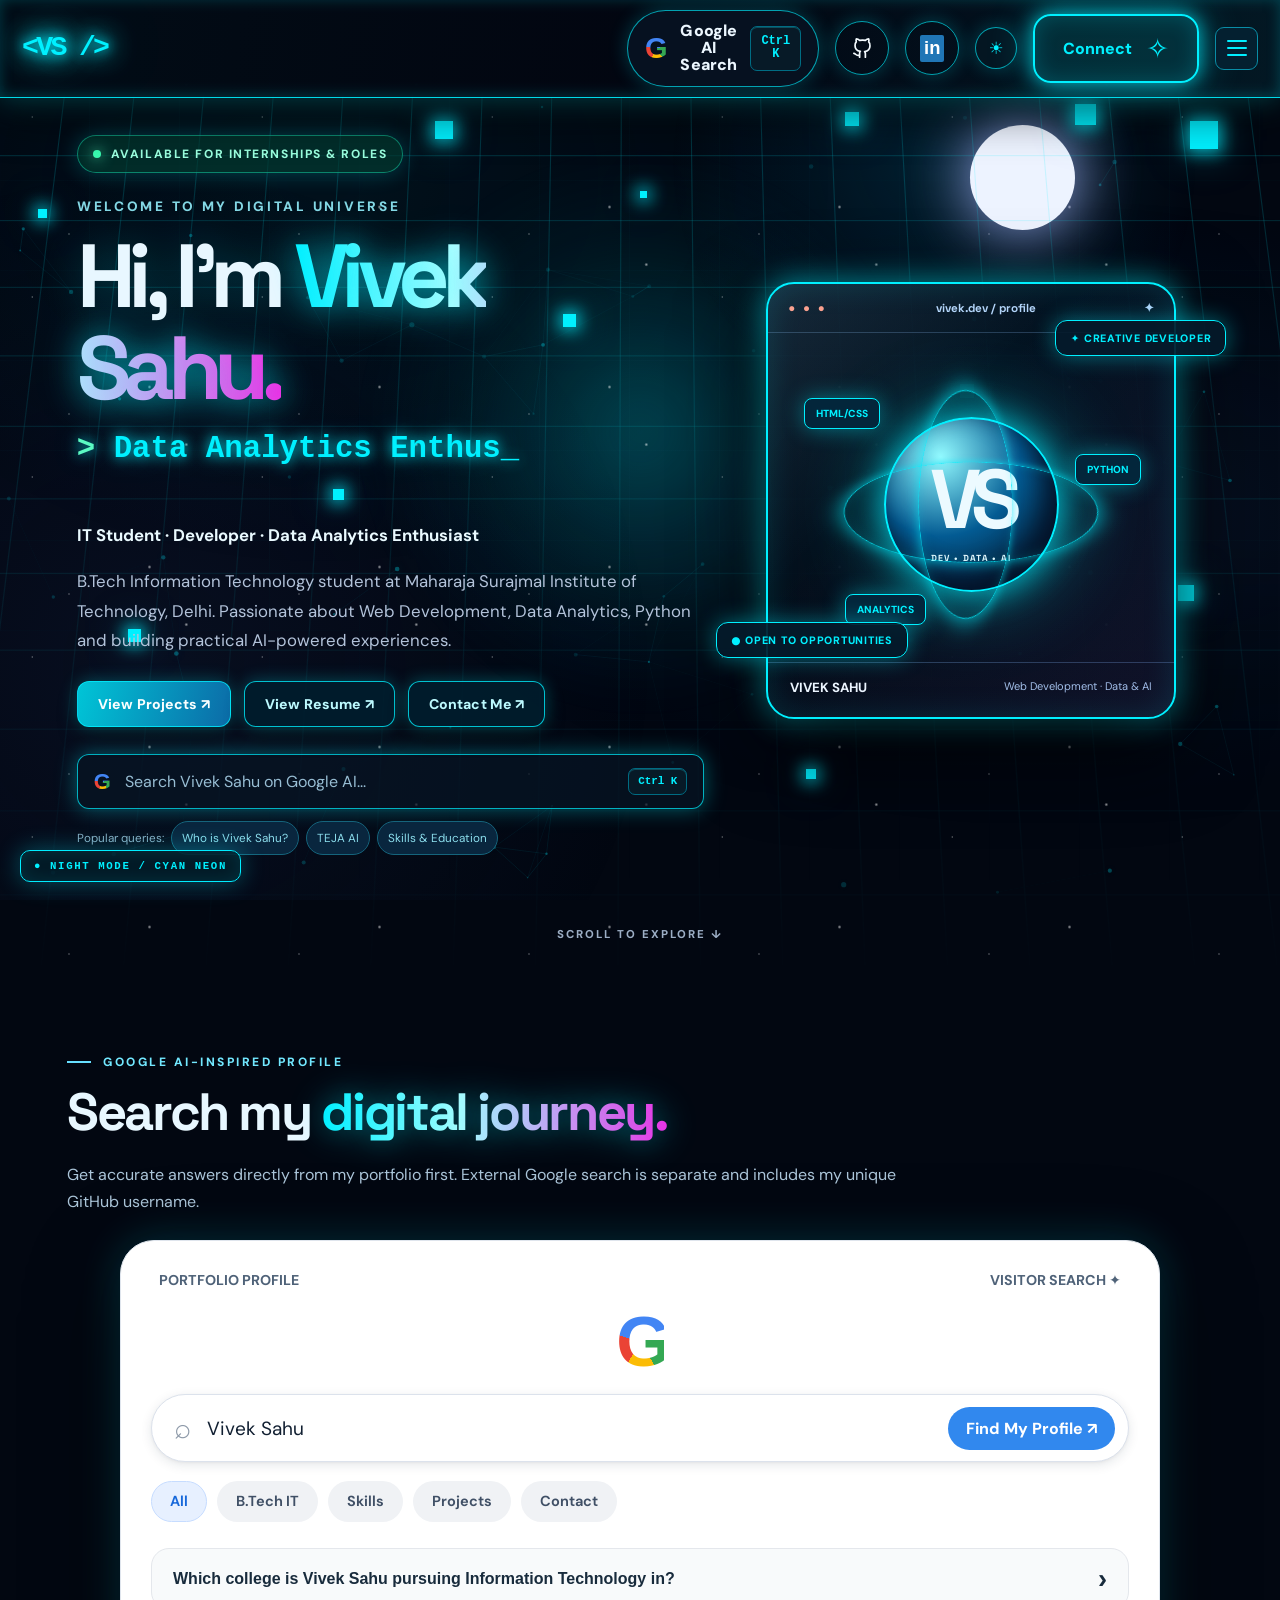
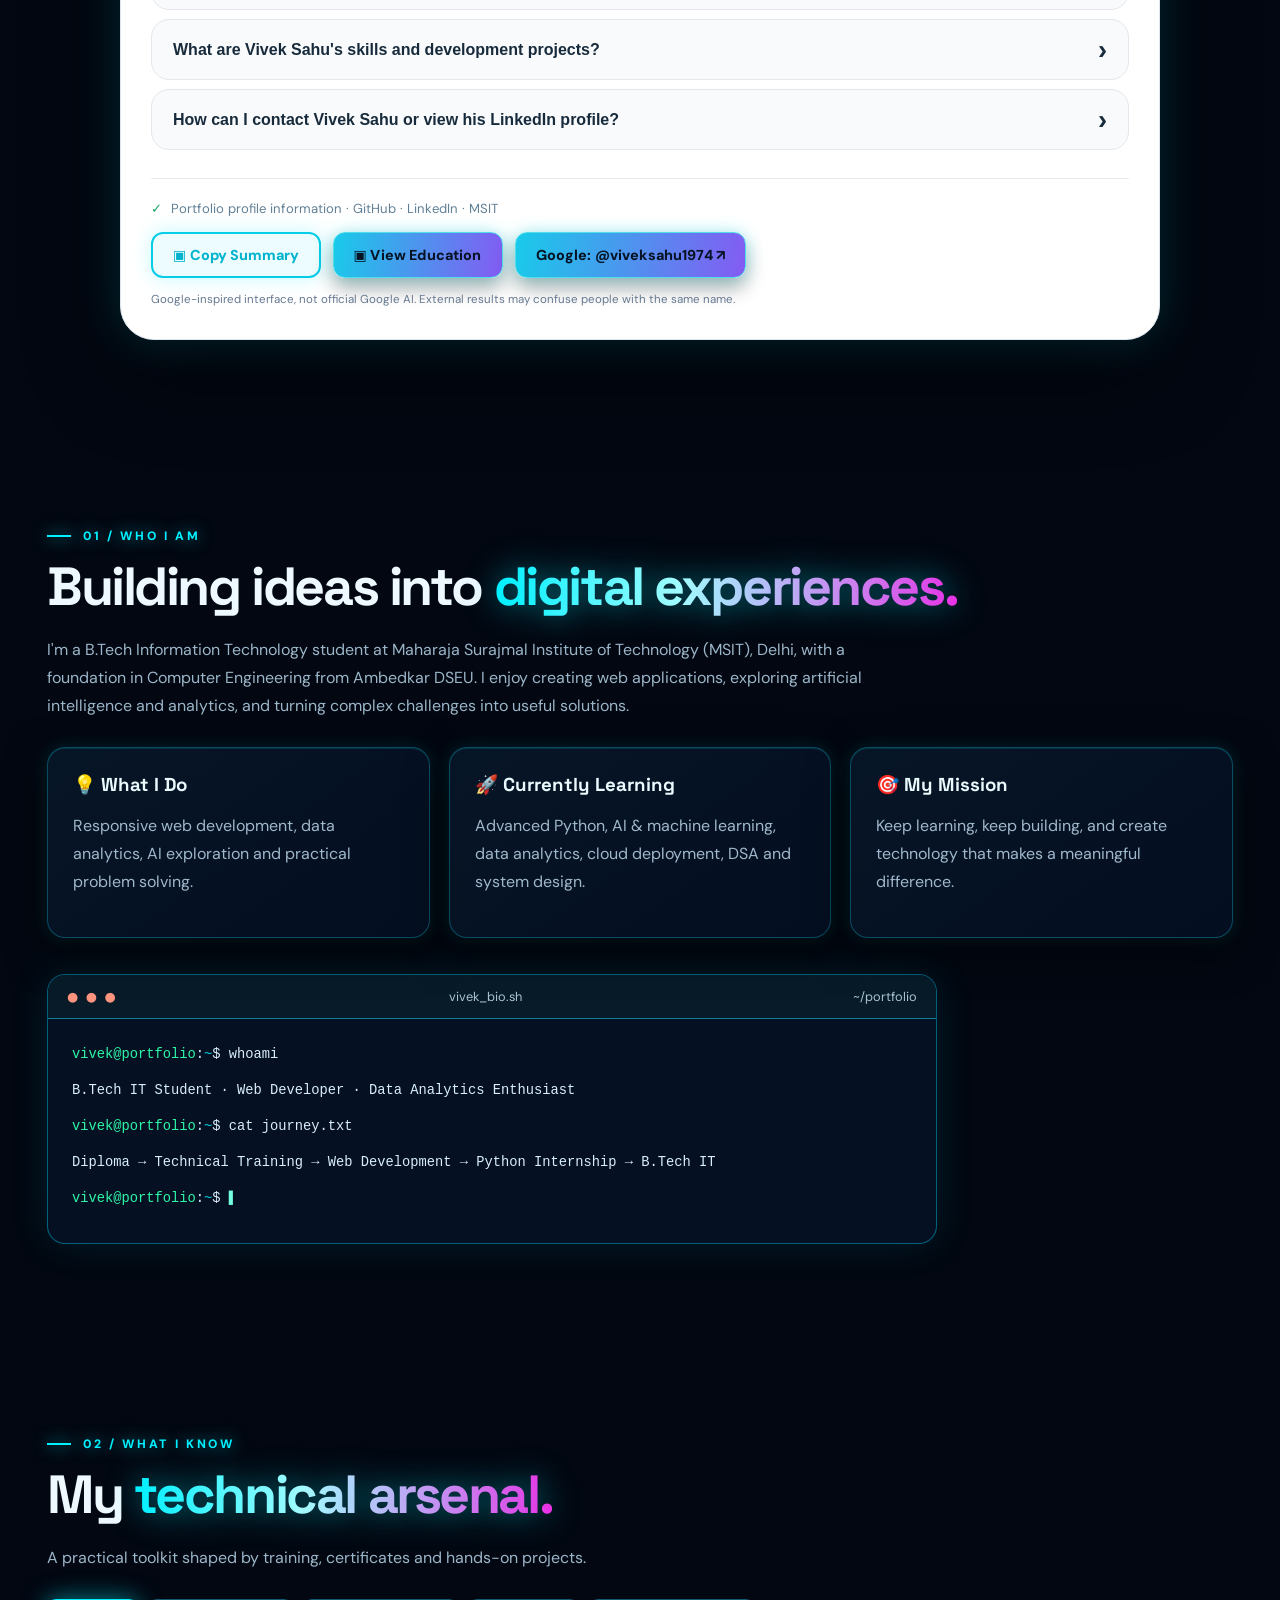
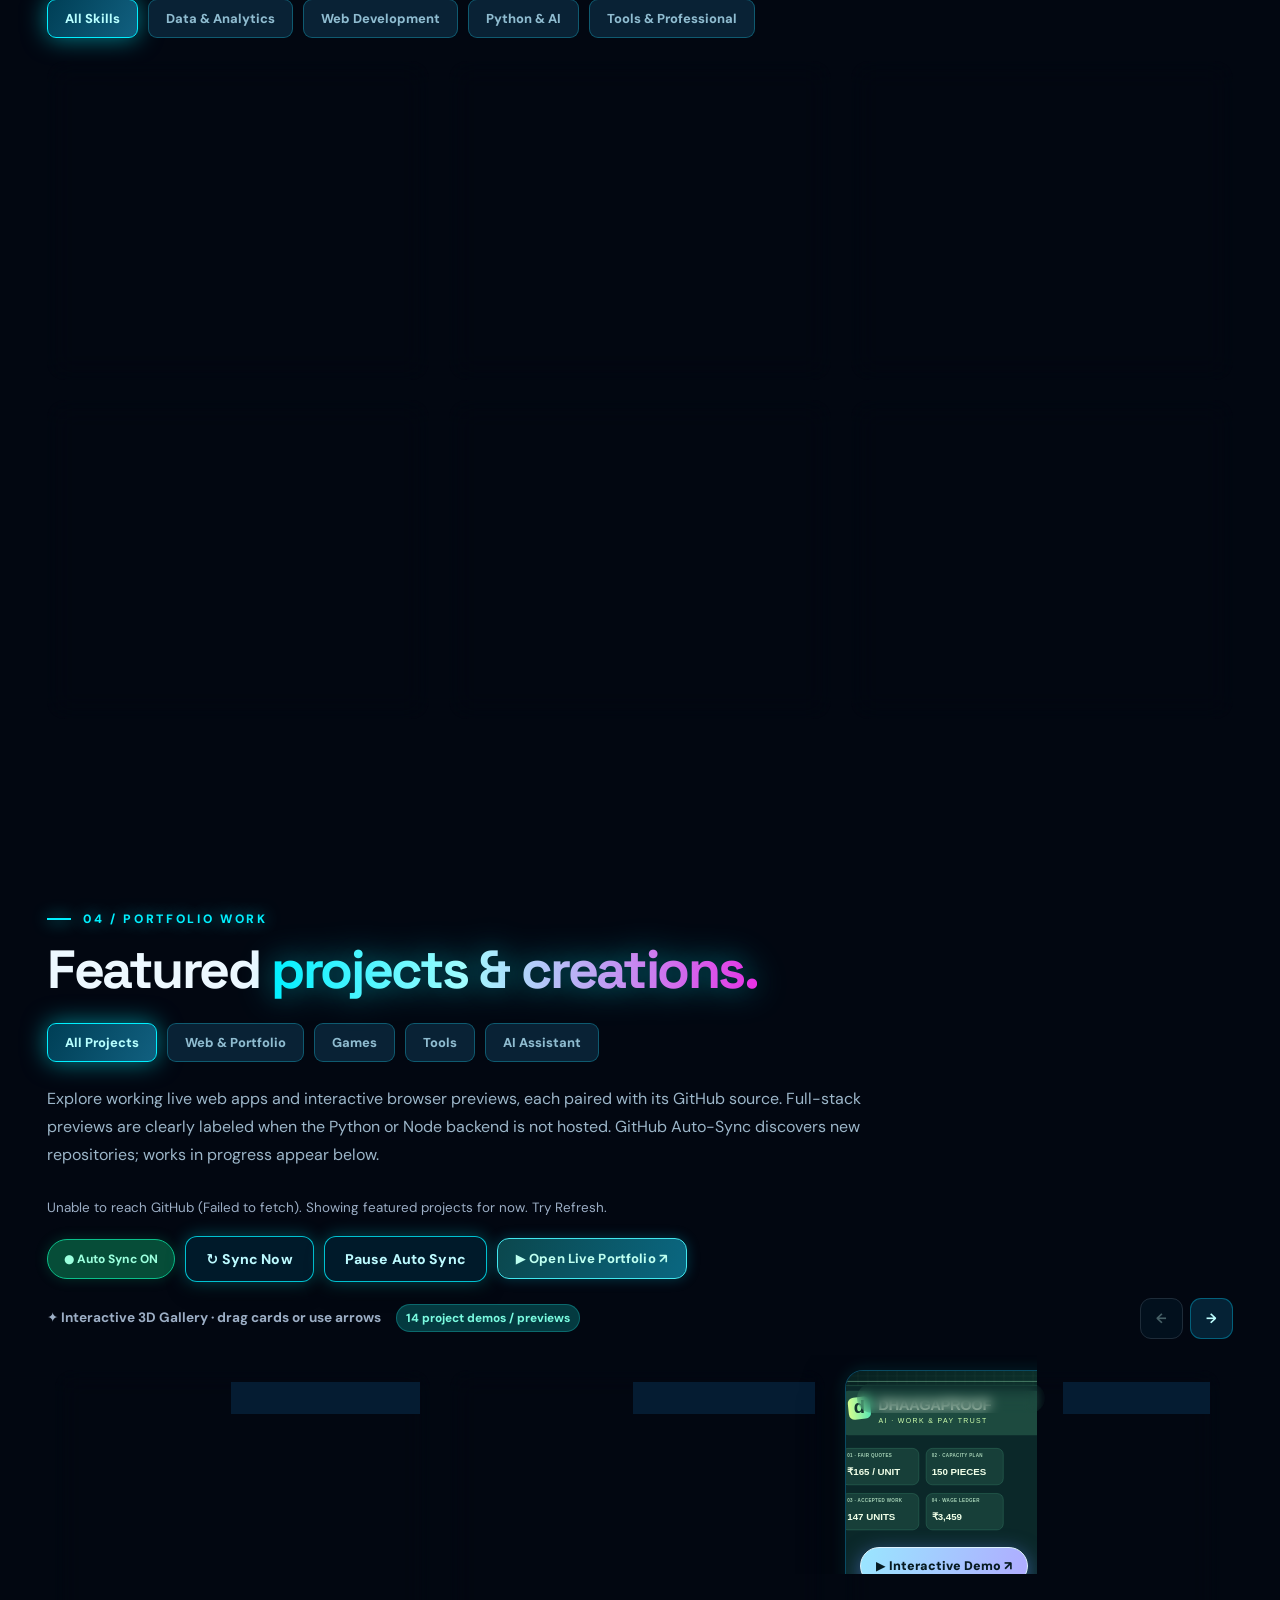
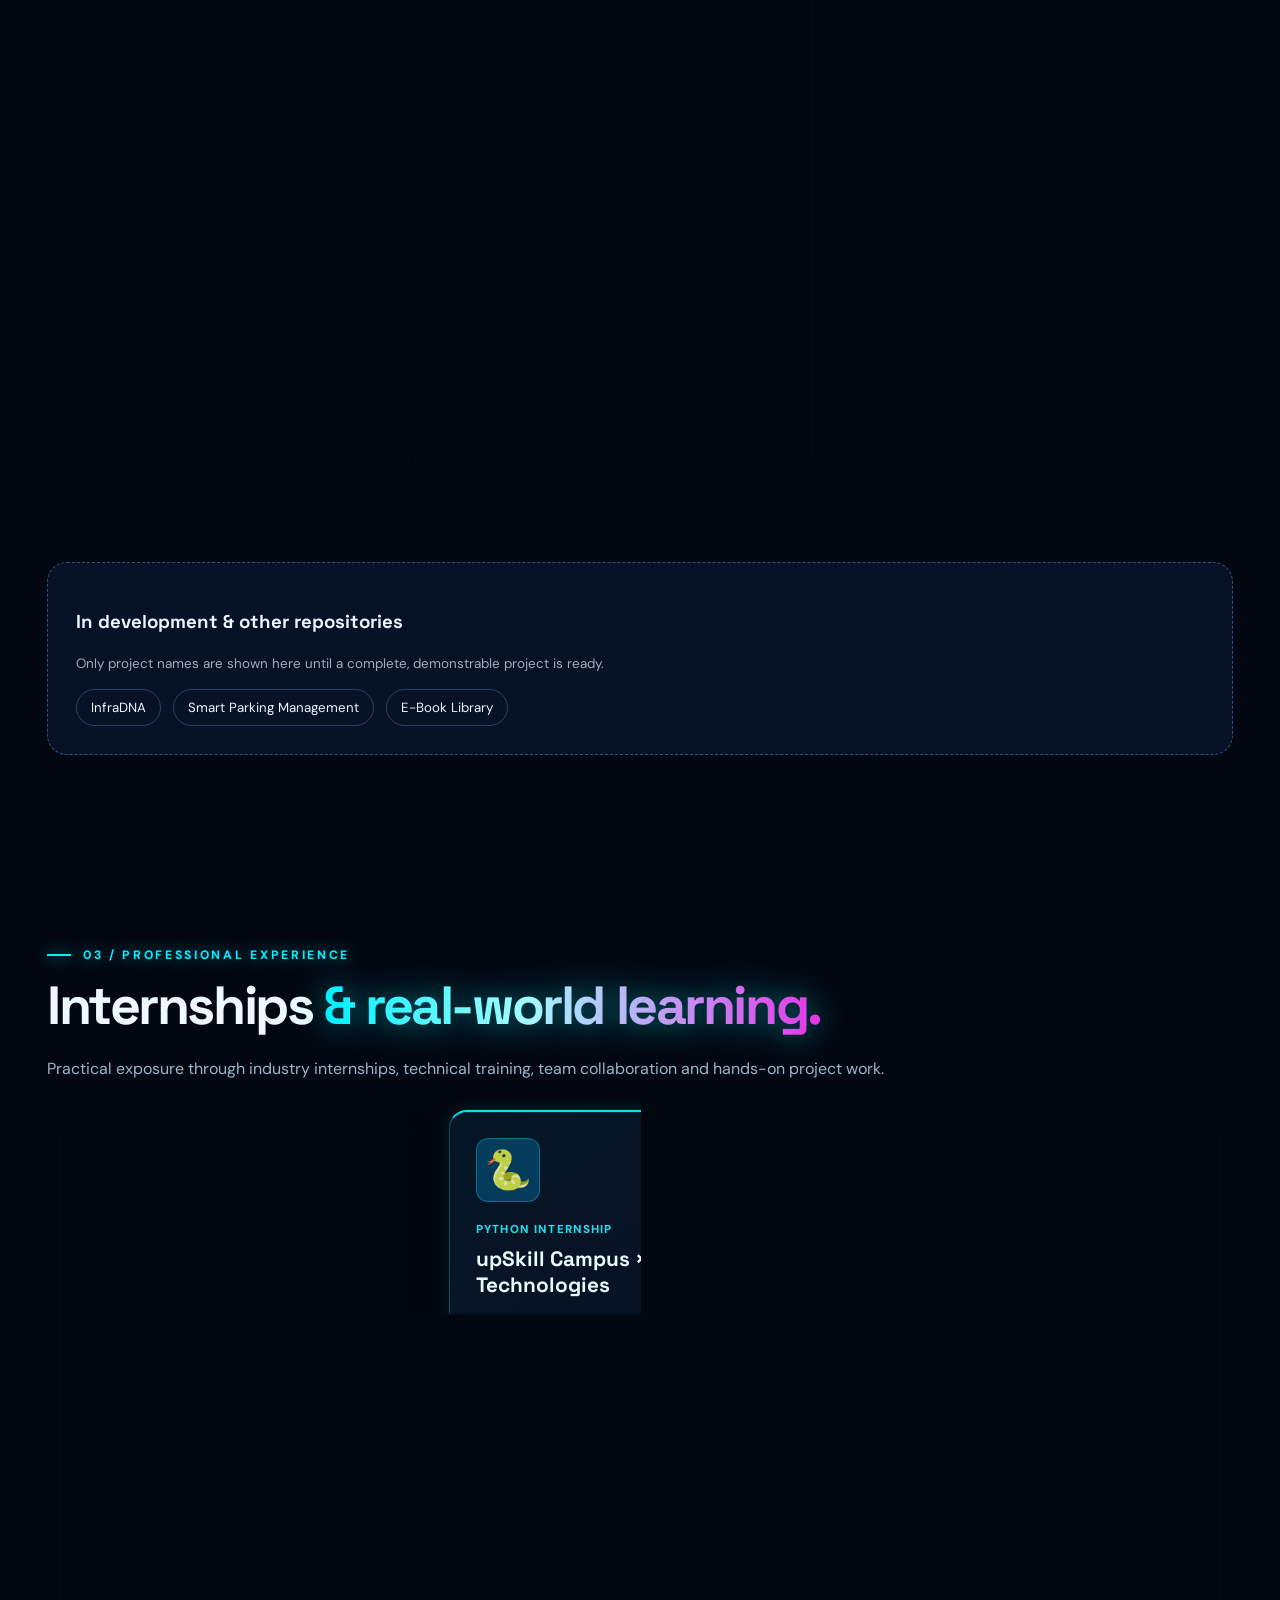
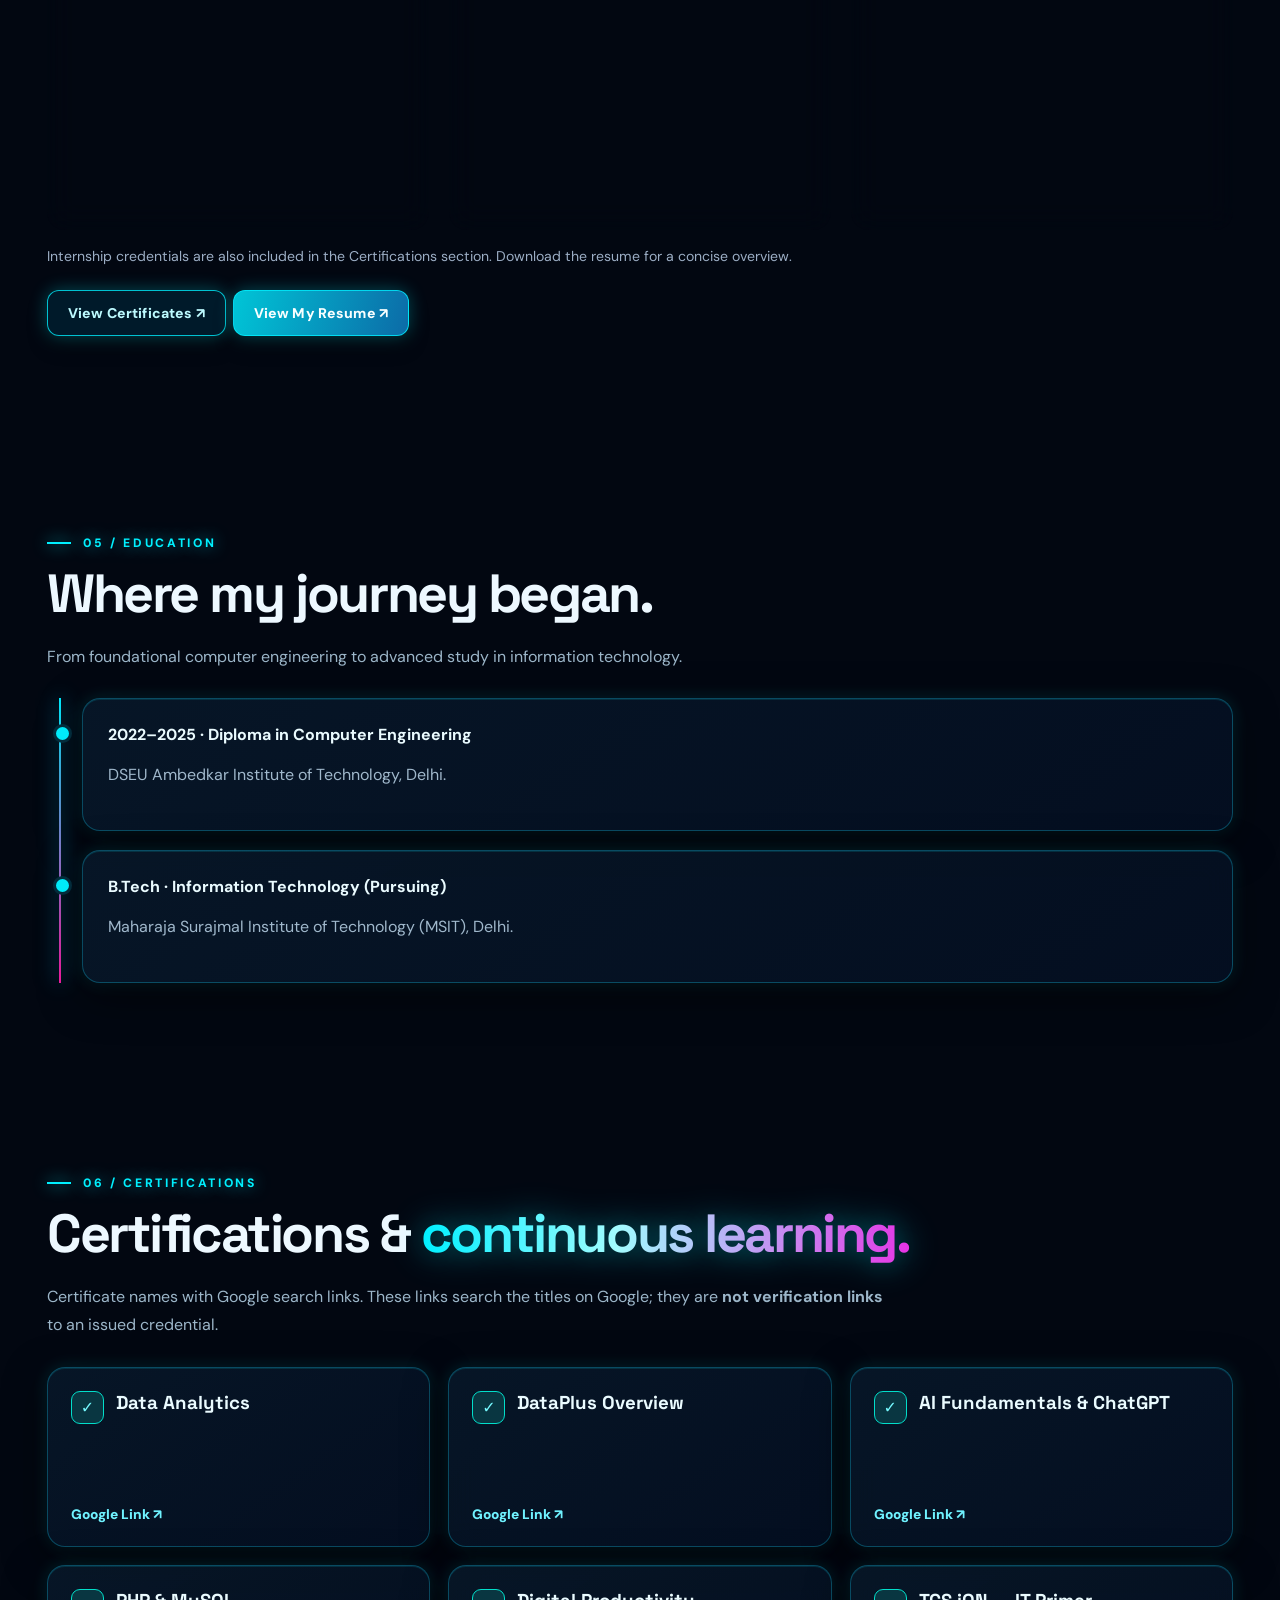
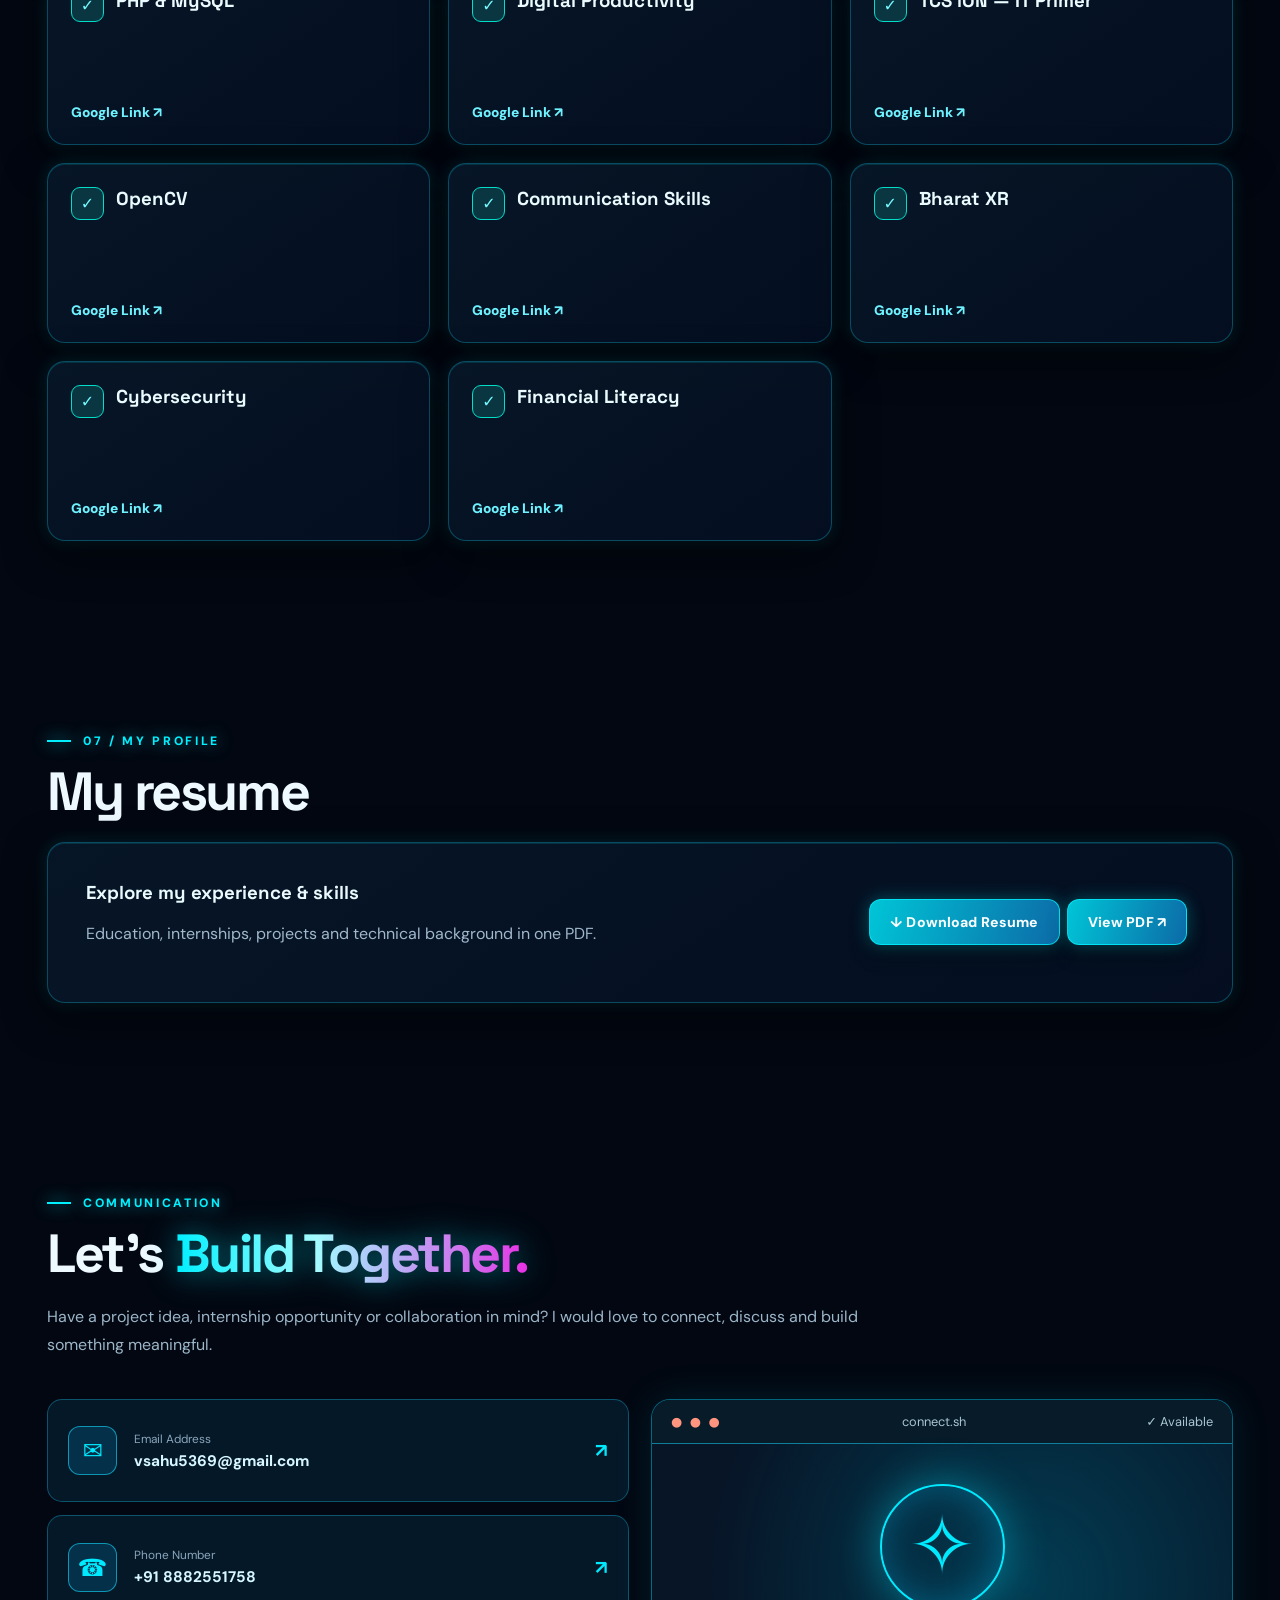
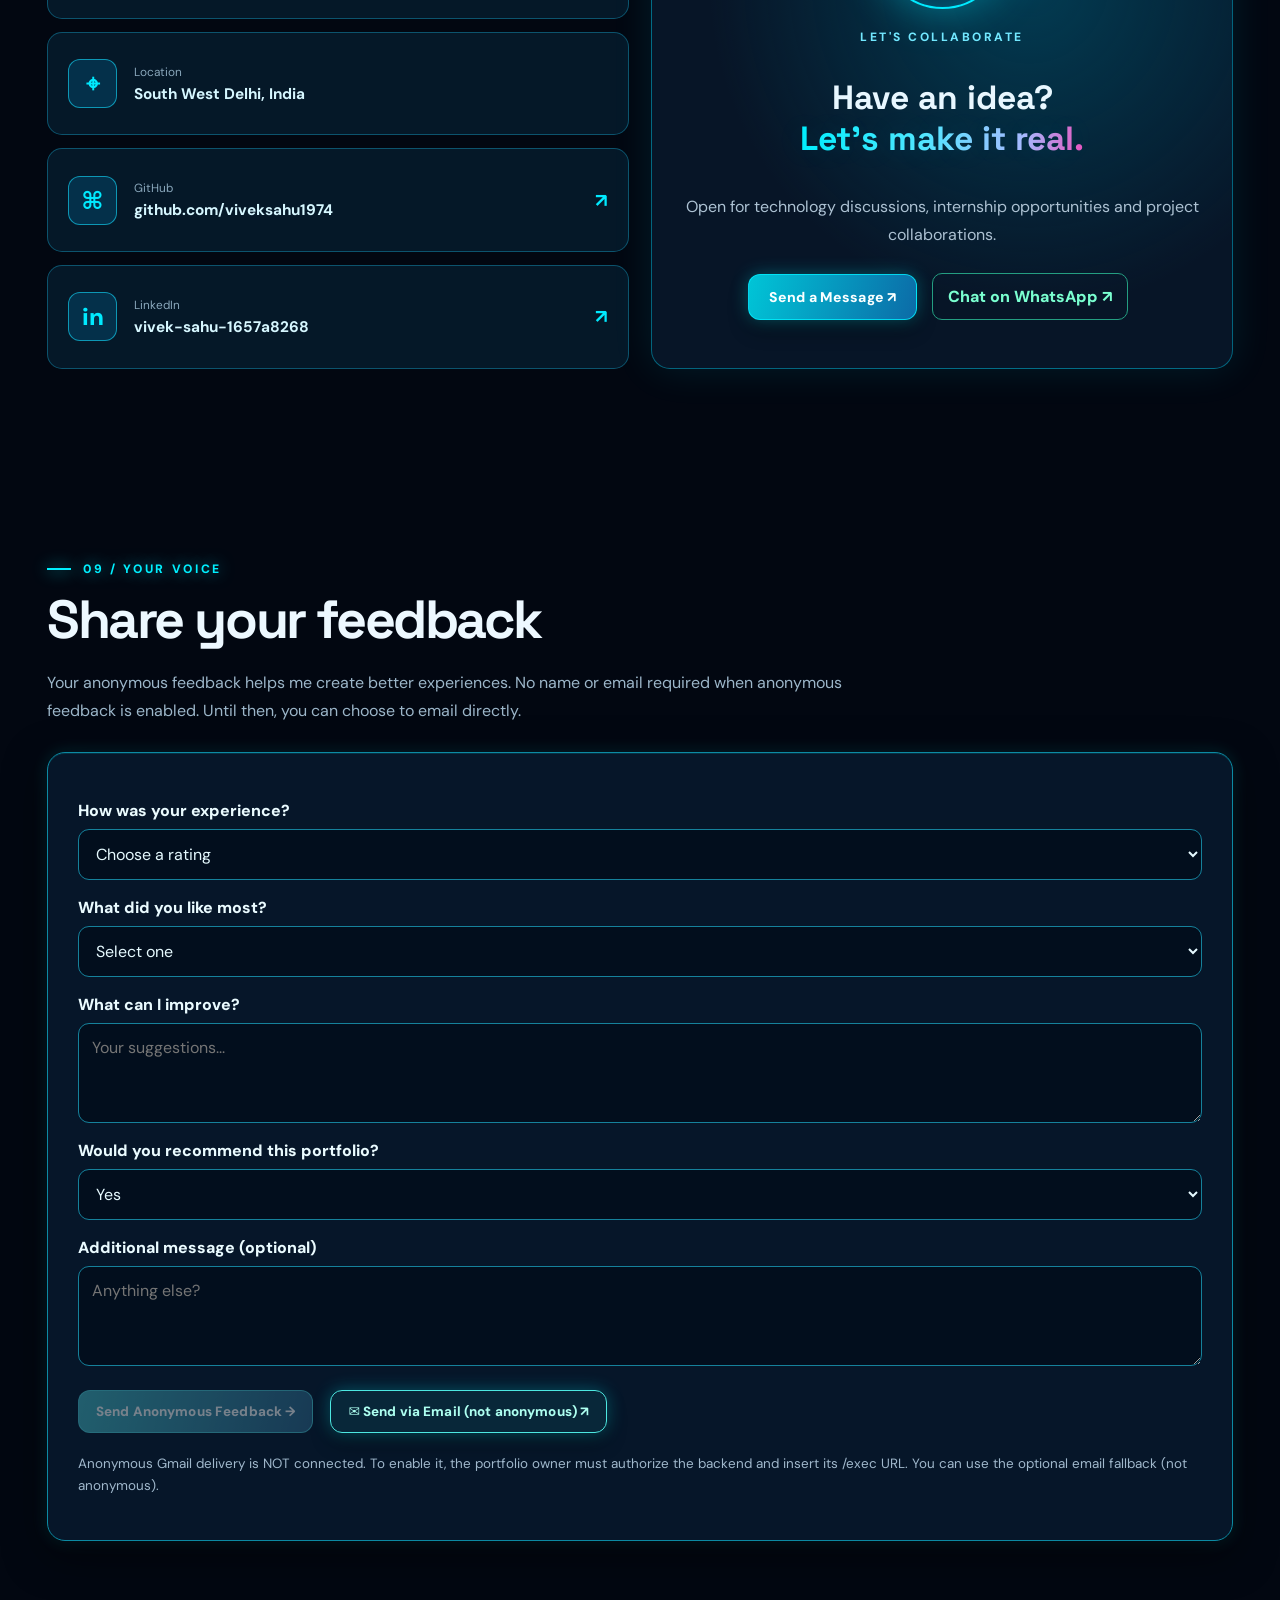
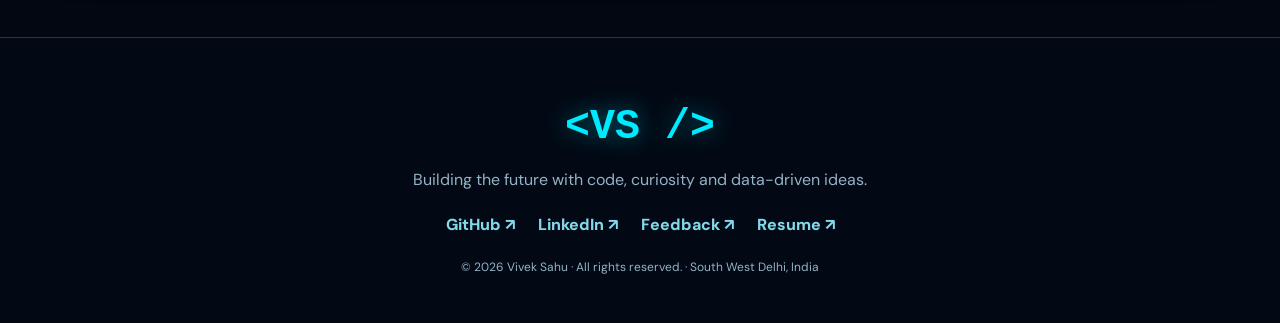
==== commit dccaf63f: "Feature LifePilot and add interactive demo links for full-stack portfolio projects" ====
--- a/index.html
+++ b/index.html
@@ -290,12 +290,18 @@
   </div>
 </section><main><section class="section reveal" id="about"><div class="eyebrow">01 / Who I Am</div><h2>Building ideas into <span class="gradient">digital experiences.</span></h2><p class="lead">I'm a B.Tech Information Technology student at Maharaja Surajmal Institute of Technology (MSIT), Delhi, with a foundation in Computer Engineering from Ambedkar DSEU. I enjoy creating web applications, exploring artificial intelligence and analytics, and turning complex challenges into useful solutions.</p><div class="grid"><div class="card"><h3>💡 What I Do</h3><p>Responsive web development, data analytics, AI exploration and practical problem solving.</p></div><div class="card"><h3>🚀 Currently Learning</h3><p>Advanced Python, AI &amp; machine learning, data analytics, cloud deployment, DSA and system design.</p></div><div class="card"><h3>🎯 My Mission</h3><p>Keep learning, keep building, and create technology that makes a meaningful difference.</p></div></div><div class="terminal-frame"><div class="terminal-bar"><span class="terminal-lights">● ● ●</span><span>vivek_bio.sh</span><span>~/portfolio</span></div><div class="terminal-body"><p><span class="t-green">vivek@portfolio</span>:<span class="t-blue">~</span>$ whoami</p><p>B.Tech IT Student · Web Developer · Data Analytics Enthusiast</p><p><span class="t-green">vivek@portfolio</span>:<span class="t-blue">~</span>$ cat journey.txt</p><p>Diploma → Technical Training → Web Development → Python Internship → B.Tech IT</p><p><span class="t-green">vivek@portfolio</span>:<span class="t-blue">~</span>$ <span class="terminal-caret">▌</span></p></div></div></section>
 <section class="section reveal" id="skills"><div class="eyebrow">02 / WHAT I KNOW</div><h2>My <span class="gradient">technical arsenal.</span></h2><p class="lead">A practical toolkit shaped by training, certificates and hands-on projects.</p><div class="filter-row" id="skillFilters" aria-label="Filter skills"><button class="filter-chip selected" type="button" data-skill="all" aria-pressed="true">All Skills</button><button class="filter-chip" type="button" data-skill="data">Data &amp; Analytics</button><button class="filter-chip" type="button" data-skill="web">Web Development</button><button class="filter-chip" type="button" data-skill="python">Python &amp; AI</button><button class="filter-chip" type="button" data-skill="tools">Tools &amp; Professional</button></div><div class="skills-deck"><article class="skill-3d tilt" style="--glow:#62d4fb"><span class="skill-symbol">📊</span><h3>Data Analytics &amp; Insight</h3><p class="skill-summary">Excel • DataPlus foundations • Analytics learning</p><span class="tag">Microsoft Excel</span><span class="tag">Data analysis fundamentals</span><span class="tag">Data literacy</span><span class="tag">DataPlus overview</span></article><article class="skill-3d tilt" style="--glow:#a58afa"><span class="skill-symbol">🐍</span><h3>Python &amp; Automation</h3><p class="skill-summary">Python internship and Python training</p><span class="tag">Python</span><span class="tag">Python fundamentals</span><span class="tag">Problem solving</span><span class="tag">OpenCV exposure</span></article><article class="skill-3d tilt" style="--glow:#3ce0b1"><span class="skill-symbol">🌐</span><h3>Web Development</h3><p class="skill-summary">Hands-on responsive front-end projects</p><span class="tag">HTML5</span><span class="tag">CSS3</span><span class="tag">JavaScript projects</span><span class="tag">Responsive layouts</span><span class="tag">PHP &amp; MySQL coursework</span></article><article class="skill-3d tilt" style="--glow:#ffc778"><span class="skill-symbol">🤖</span><h3>AI &amp; Emerging Tech</h3><p class="skill-summary">Exploring AI through coursework and certificates</p><span class="tag">AI Fundamentals</span><span class="tag">ChatGPT fundamentals</span><span class="tag">OpenCV learning</span><span class="tag">Bharat XR learning</span></article><article class="skill-3d tilt" style="--glow:#96b6ff"><span class="skill-symbol">🧰</span><h3>Tools &amp; Digital Work</h3><p class="skill-summary">Practical workflow and office productivity</p><span class="tag">GitHub</span><span class="tag">Microsoft Excel</span><span class="tag">PowerPoint</span><span class="tag">Digital productivity</span></article><article class="skill-3d tilt" style="--glow:#ff9fbd"><span class="skill-symbol">🤝</span><h3>Professional Strengths</h3><p class="skill-summary">Internship-backed interpersonal experience</p><span class="tag">Team collaboration</span><span class="tag">Communication</span><span class="tag">Time management</span><span class="tag">Problem solving</span></article></div></section>
-<section class="section projects reveal" id="projects"><div class="eyebrow">04 / PORTFOLIO WORK</div><h2>Featured <span class="gradient">projects &amp; creations.</span></h2><div class="filter-row" id="projectFilters" aria-label="Filter projects"><button class="filter-chip selected" type="button" data-project="all" aria-pressed="true">All Projects</button><button class="filter-chip" type="button" data-project="web">Web &amp; Portfolio</button><button class="filter-chip" type="button" data-project="games">Games</button><button class="filter-chip" type="button" data-project="tools">Tools</button><button class="filter-chip" type="button" data-project="ai">AI Assistant</button></div><p class="lead">A curated gallery of real GitHub projects with verified demo links where available. Full-stack projects without hosted backends link to their source code. GitHub Auto-Sync checks for new repositories; works in progress appear below.</p><p class="notice github-sync-status" id="githubSyncStatus" role="status">Showing featured projects while connecting to GitHub…</p><div class="sync-toolbar"><span class="sync-pill" id="autoSyncPill">● Auto Sync ON</span><button class="btn secondary sync-button" id="refreshGithub" type="button">↻ Sync Now</button><button aria-pressed="true" class="btn secondary sync-button" id="toggleAutoSync" type="button">Pause Auto Sync</button><a class="btn secondary portfolio-live-launch" href="https://viveksahu1974.github.io/portfolio/" target="_blank" rel="noopener noreferrer">▶ Open Live Portfolio ↗</a></div><div class="gallery-toolbar"><span>✦ Interactive 3D Gallery · drag cards or use arrows <small id="liveDemoCount" aria-live="polite">Featured demos available</small></span><div><button aria-label="Previous project" id="projectPrev" type="button">←</button><button aria-label="Next project" id="projectNext" type="button">→</button></div></div><div aria-live="polite" class="grid project-gallery" id="githubProjects"><article class="card tilt project-card has-project-art">
-<div class="project-media"><img src="assets/internconnect-portal.svg?v=20261029" alt="Illustrated concept of InternConnect student, mentor and admin dashboards; sample values, not an actual screenshot" loading="lazy"/><span class="project-art-badge sample">● GitHub Source Available</span><span class="project-media-tag">Full Stack / Internship Portal</span></div>
+<section class="section projects reveal" id="projects"><div class="eyebrow">04 / PORTFOLIO WORK</div><h2>Featured <span class="gradient">projects &amp; creations.</span></h2><div class="filter-row" id="projectFilters" aria-label="Filter projects"><button class="filter-chip selected" type="button" data-project="all" aria-pressed="true">All Projects</button><button class="filter-chip" type="button" data-project="web">Web &amp; Portfolio</button><button class="filter-chip" type="button" data-project="games">Games</button><button class="filter-chip" type="button" data-project="tools">Tools</button><button class="filter-chip" type="button" data-project="ai">AI Assistant</button></div><p class="lead">Explore working live web apps and interactive browser previews, each paired with its GitHub source. Full-stack previews are clearly labeled when the Python or Node backend is not hosted. GitHub Auto-Sync discovers new repositories; works in progress appear below.</p><p class="notice github-sync-status" id="githubSyncStatus" role="status">Showing featured projects while connecting to GitHub…</p><div class="sync-toolbar"><span class="sync-pill" id="autoSyncPill">● Auto Sync ON</span><button class="btn secondary sync-button" id="refreshGithub" type="button">↻ Sync Now</button><button aria-pressed="true" class="btn secondary sync-button" id="toggleAutoSync" type="button">Pause Auto Sync</button><a class="btn secondary portfolio-live-launch" href="https://viveksahu1974.github.io/portfolio/" target="_blank" rel="noopener noreferrer">▶ Open Live Portfolio ↗</a></div><div class="gallery-toolbar"><span>✦ Interactive 3D Gallery · drag cards or use arrows <small id="liveDemoCount" aria-live="polite">Featured demos available</small></span><div><button aria-label="Previous project" id="projectPrev" type="button">←</button><button aria-label="Next project" id="projectNext" type="button">→</button></div></div><div aria-live="polite" class="grid project-gallery" id="githubProjects"><article class="card tilt project-card has-project-art">
+<div class="project-media"><img src="assets/lifepilot.svg?v=20261112" alt="Original illustration of LifePilot task, reminder and expense dashboard; not a screenshot" loading="lazy"/><span class="project-art-badge sample">◉ Interactive Browser Preview</span><span class="project-media-tag">React + Python / Productivity</span><a class="demo-quick-link preview-only" href="lifepilot-demo/" target="_blank" rel="noopener noreferrer" aria-label="Open LifePilot interactive browser demo">▶ Live UI Demo ↗</a></div>
+<h3>LifePilot — AI Personal Life Assistant</h3>
+<p>Personal productivity dashboard for tasks, reminders, budgets, expenses and an optional AI assistant. The original project runs on React, FastAPI and SQLite; this live browser demo includes working offline interactions and browser-local data, without hosting the Python backend.</p>
+<div class="project-tags"><span class="tag">React</span><span class="tag">FastAPI</span><span class="tag">Python</span><span class="tag">SQLite</span><span class="tag">Productivity</span></div>
+<div class="project-links"><a href="https://github.com/viveksahu1974/AI-Personal-Life-Assistant" target="_blank" rel="noopener noreferrer">GitHub Code ↗</a><a href="lifepilot-demo/" target="_blank" rel="noopener noreferrer">▶ Live Demo (Browser Preview) ↗</a></div></article>
+<article class="card tilt project-card has-project-art">
+<div class="project-media"><img src="assets/internconnect-portal.svg?v=20261029" alt="Illustrated concept of InternConnect student, mentor and admin dashboards; sample values, not an actual screenshot" loading="lazy"/><span class="project-art-badge sample">◉ Interactive UI Preview</span><span class="project-media-tag">Full Stack / Internship Portal</span><a class="demo-quick-link preview-only" href="internconnect-demo/" target="_blank" rel="noopener noreferrer" aria-label="Open InternConnect browser demo">▶ Live UI Demo ↗</a></div>
 <h3>InternConnect — Internship &amp; Project Management Portal</h3>
-<p>Full-stack web portal for students, mentors and administrators: project discovery, applications, internship milestones, task submissions, mentor reviews and analytics. React frontend with an Express API and SQLite database; run the frontend and backend locally from GitHub.</p>
+<p>Full-stack web portal for students, mentors and administrators: project discovery, applications, internship milestones, task submissions, mentor reviews and analytics. React frontend with an Express API and SQLite database; run the full-stack application locally from GitHub. An interactive browser-only UI walkthrough is also available.</p>
 <div class="project-tags"><span class="tag">React</span><span class="tag">Node.js</span><span class="tag">Express</span><span class="tag">SQLite</span><span class="tag">JWT Authentication</span></div>
-<div class="project-links"><a href="https://github.com/viveksahu1974/InternConnect-Full-Stack-Internship-Project-Management-Portal" target="_blank" rel="noopener noreferrer">View Full-Stack Source Code ↗</a><span class="demo-unavailable">Hosted live demo not configured · requires API &amp; database</span></div></article><article class="card tilt project-card has-project-art">
+<div class="project-links"><a href="https://github.com/viveksahu1974/InternConnect-Full-Stack-Internship-Project-Management-Portal" target="_blank" rel="noopener noreferrer">View Full-Stack Source Code ↗</a><a href="internconnect-demo/" target="_blank" rel="noopener noreferrer">▶ Live Demo (Browser Preview) ↗</a></div></article><article class="card tilt project-card has-project-art">
 <div class="project-media"><img src="assets/dhaagaproof-ai.svg?v=20261025" alt="DhaagaProof AI SHG work allocation and fair-pay ledger illustration" loading="lazy"/><span class="project-art-badge sample">◉ Interactive Browser Demo</span><span class="project-media-tag">SHG / Fair Work &amp; Pay</span><a class="demo-quick-link preview-only" href="dhaagaproof-demo/" target="_blank" rel="noopener noreferrer" aria-label="Open DhaagaProof browser demo">▶ Interactive Demo ↗</a></div>
 <h3>DhaagaProof AI — Fair Work, Proven Pay</h3>
 <p>Tech4Bharat 2026 prototype for women's self-help groups. Explore cost-based quotes, capacity-aware work planning, human-reviewed quality, suggested payments and a decision agent. This interactive browser adaptation uses fictional data; the Python/SQLite backend stays local.</p>
@@ -427,7 +433,7 @@
 (()=>{
   const USERNAME='viveksahu1974';
   const API=`https://api.github.com/users/${USERNAME}/repos?per_page=100&type=owner&sort=updated&direction=desc`;
-  const CACHE_KEY=`portfolio-public-repos-${USERNAME}-v11`;
+  const CACHE_KEY=`portfolio-public-repos-${USERNAME}-v12`;
   const CACHE_MS=15*60*1000;
   const grid=document.getElementById('githubProjects');
   const status=document.getElementById('githubSyncStatus');
@@ -437,7 +443,7 @@
   const nextButton=document.getElementById('projectNext');
   const featuredFallback=grid.innerHTML;
   const pending=document.getElementById('pendingProjects');
-  const FEATURED=['InternConnect-Full-Stack-Internship-Project-Management-Portal','Dhaaga-Proof-AI','Interface-Design-System-React.js-Project','PromptShield-AI','Upskillcampus-Final-Project','ORBITAL-Space-Explorer','FaceForge-AI','TEJA-AI','ONE-ISLAND.-ONE-SURVIVOR','project-1','project---4','project---3','Project-2-Portfolio'];
+  const FEATURED=['AI-Personal-Life-Assistant','InternConnect-Full-Stack-Internship-Project-Management-Portal','Dhaaga-Proof-AI','Interface-Design-System-React.js-Project','PromptShield-AI','Upskillcampus-Final-Project','ORBITAL-Space-Explorer','FaceForge-AI','TEJA-AI','ONE-ISLAND.-ONE-SURVIVOR','project-1','project---4','project---3','Project-2-Portfolio'];
   const KNOWN_EMPTY=['My-Portfolio','portfolio','desktop-tutorial'];
   // Hide selected names only from the portfolio UI; GitHub repositories remain unchanged.
   const HIDDEN_FROM_PROJECTS=new Set(['portfolio','python-project-01','my-portfolio','all-rounder ai']);
@@ -445,6 +451,8 @@
   const autoButton=document.getElementById('toggleAutoSync');
   let autoEnabled=localStorage.getItem('vivek-auto-sync')!=='off';
   const demos={
+    'ai-personal-life-assistant':'https://viveksahu1974.github.io/portfolio/lifepilot-demo/',
+    'internconnect-full-stack-internship-project-management-portal':'https://viveksahu1974.github.io/portfolio/internconnect-demo/',
     'dhaaga-proof-ai':'https://viveksahu1974.github.io/portfolio/dhaagaproof-demo/',
     'interface-design-system-react.js-project':'https://viveksahu1974.github.io/Interface-Design-System-React.js-Project/',
     'promptshield-ai':'https://viveksahu1974.github.io/portfolio/promptshield-demo/',
@@ -484,7 +492,7 @@
       (validUrl(r.homepage)||(Number(r.size)>8 && Boolean(r.language)))
     );
     const featured=[...complete,...newComplete];
-    const demoTitle=(repoName)=>repoName.toLowerCase()==='dhaaga-proof-ai'?'▶ Interactive Demo ↗':['teja-ai','faceforge-ai','promptshield-ai','upskillcampus-final-project'].includes(repoName.toLowerCase())?'▶ UI Preview ↗':'▶ Live Demo ↗';
+    const demoTitle=(repoName)=>repoName.toLowerCase()==='dhaaga-proof-ai'?'▶ Interactive Demo ↗':['ai-personal-life-assistant','internconnect-full-stack-internship-project-management-portal','teja-ai','faceforge-ai','promptshield-ai','upskillcampus-final-project'].includes(repoName.toLowerCase())?'▶ UI Preview ↗':'▶ Live Demo ↗';
     const fragment=document.createDocumentFragment();
     const names=new Set(featured.map(r=>r.name.toLowerCase()));
     const inProgress=all.filter(r=>!names.has(r.name.toLowerCase()));
@@ -498,7 +506,8 @@
       const card=document.createElement('article');card.className='card tilt project-card';
       const preferredDemo=validUrl(demos[repo.name.toLowerCase()])||validUrl(repo.homepage);
       const previewMap={
-        'internconnect-full-stack-internship-project-management-portal':['internconnect-portal.svg','Full Stack / Internship Portal',false],
+        'ai-personal-life-assistant':['lifepilot.svg','React + FastAPI / Productivity',true],
+        'internconnect-full-stack-internship-project-management-portal':['internconnect-portal.svg','Full Stack / Internship Portal',true],
         'dhaaga-proof-ai':['dhaagaproof-ai.svg','SHG Browser Demo',true],
         'interface-design-system-react.js-project':['interface-design-system.svg','React UI Kit',false],
         'promptshield-ai':['promptshield-ai.svg','Rule Scanner Demo',true],
@@ -537,10 +546,11 @@
         if(preferredDemo){const quick=link(demoTitle(repo.name),preferredDemo);quick.className='demo-quick-link'+(['teja-ai','faceforge-ai','promptshield-ai','upskillcampus-final-project'].includes(repo.name.toLowerCase())?' preview-only':'');media.append(quick);}
         card.append(media);
       }
-      const title=document.createElement('h3');title.textContent=({'InternConnect-Full-Stack-Internship-Project-Management-Portal':'InternConnect — Internship & Project Management Portal','Dhaaga-Proof-AI':'DhaagaProof AI — Fair Work, Proven Pay','Interface-Design-System-React.js-Project':'Interface Design System — React.js','PromptShield-AI':'PromptShield AI — Prompt Security Scanner','Upskillcampus-Final-Project':'Student Management System','ORBITAL-Space-Explorer':'ORBITAL — Space Explorer','FaceForge-AI':'FaceForge AI — Face Analysis Toolkit','TEJA-AI':'TEJA AI — Personal AI Assistant','ONE-ISLAND.-ONE-SURVIVOR':'ONE ISLAND. ONE SURVIVOR.','project-1':'Snake Game','project---4':'Zombie Shooting Game','project---3':'Calculator App','Project-2-Portfolio':'Responsive Portfolio Website'})[repo.name]||repo.name.replace(/[-_]+/g,' ');card.append(title);
-      const descriptions={'InternConnect-Full-Stack-Internship-Project-Management-Portal':'A full-stack web application for students, mentors and admins with project discovery, internship applications, milestone roadmaps, task submissions, mentor feedback, and admin analytics. React + Express + Sequelize + SQLite; run the backend and frontend locally.','Dhaaga-Proof-AI':'Tech4Bharat 2026 prototype for women\'s SHGs: cost-based quotes, capacity-aware member allocation, accepted-piece wages, approval-gated agent suggestions and transparency. The browser demo uses simulated in-memory records; original Python/SQLite app runs locally.','Interface-Design-System-React.js-Project':'Interactive React interface design system with a 16-component library, playground, customizable themes, design tokens, responsive templates and internship learning resources.','PromptShield-AI':'Educational prompt-injection scanner and dashboard using Python FastAPI and React. The linked browser demo ports its rule patterns locally, not the hosted Python API.','Upskillcampus-Final-Project':'Python Tkinter and SQLite student records desktop app with authentication, charts and reports. The linked browser UI preview uses synthetic sample data, not the desktop backend.','ORBITAL-Space-Explorer':'A three-scene interactive space explorer featuring all eight planets, the Milky Way, a black hole, and animated HTML5 Canvas controls. Scenes are illustrative rather than scale-accurate.','FaceForge-AI':'Local-first Python/Gradio computer vision toolkit for face detection, alignment, consent-based recognition, age-range estimation, optional 3D reconstruction and swapping. The web demo is an interactive UI preview, not hosted AI processing.','ONE-ISLAND.-ONE-SURVIVOR':'EMBER DROP — a playable 2D top-down solo battle royale with three difficulty maps, bots, tank combat, shooting and a shrinking storm zone.','TEJA-AI':'A local-first AI assistant with Ollama, optional cloud AI models, multilingual speech and persistent chat history. Browser demo uses sample responses; full AI functionality requires local setup.','project-1':'A browser-based Snake game with keyboard controls and score tracking.','project---4':'An interactive zombie-shooting browser game featuring aiming and hit detection.','project---3':'A calculator interface built as a front-end application.','Project-2-Portfolio':'A responsive personal portfolio showcasing development work.'};
+      const title=document.createElement('h3');title.textContent=({'AI-Personal-Life-Assistant':'LifePilot — AI Personal Life Assistant','InternConnect-Full-Stack-Internship-Project-Management-Portal':'InternConnect — Internship & Project Management Portal','Dhaaga-Proof-AI':'DhaagaProof AI — Fair Work, Proven Pay','Interface-Design-System-React.js-Project':'Interface Design System — React.js','PromptShield-AI':'PromptShield AI — Prompt Security Scanner','Upskillcampus-Final-Project':'Student Management System','ORBITAL-Space-Explorer':'ORBITAL — Space Explorer','FaceForge-AI':'FaceForge AI — Face Analysis Toolkit','TEJA-AI':'TEJA AI — Personal AI Assistant','ONE-ISLAND.-ONE-SURVIVOR':'ONE ISLAND. ONE SURVIVOR.','project-1':'Snake Game','project---4':'Zombie Shooting Game','project---3':'Calculator App','Project-2-Portfolio':'Responsive Portfolio Website'})[repo.name]||repo.name.replace(/[-_]+/g,' ');card.append(title);
+      const descriptions={'AI-Personal-Life-Assistant':'React + FastAPI + SQLite productivity dashboard for tasks, reminders, expenses, monthly budgeting and an offline assistant with optional real AI. Try the browser-local interactive demo; the Python backend is not hosted.','InternConnect-Full-Stack-Internship-Project-Management-Portal':'A full-stack web application for students, mentors and admins with project discovery, internship applications, milestone roadmaps, task submissions, mentor feedback, and admin analytics. React + Express + Sequelize + SQLite. The linked demo is a simulated browser preview; run the backend and frontend locally for the full application.','Dhaaga-Proof-AI':'Tech4Bharat 2026 prototype for women\'s SHGs: cost-based quotes, capacity-aware member allocation, accepted-piece wages, approval-gated agent suggestions and transparency. The browser demo uses simulated in-memory records; original Python/SQLite app runs locally.','Interface-Design-System-React.js-Project':'Interactive React interface design system with a 16-component library, playground, customizable themes, design tokens, responsive templates and internship learning resources.','PromptShield-AI':'Educational prompt-injection scanner and dashboard using Python FastAPI and React. The linked browser demo ports its rule patterns locally, not the hosted Python API.','Upskillcampus-Final-Project':'Python Tkinter and SQLite student records desktop app with authentication, charts and reports. The linked browser UI preview uses synthetic sample data, not the desktop backend.','ORBITAL-Space-Explorer':'A three-scene interactive space explorer featuring all eight planets, the Milky Way, a black hole, and animated HTML5 Canvas controls. Scenes are illustrative rather than scale-accurate.','FaceForge-AI':'Local-first Python/Gradio computer vision toolkit for face detection, alignment, consent-based recognition, age-range estimation, optional 3D reconstruction and swapping. The web demo is an interactive UI preview, not hosted AI processing.','ONE-ISLAND.-ONE-SURVIVOR':'EMBER DROP — a playable 2D top-down solo battle royale with three difficulty maps, bots, tank combat, shooting and a shrinking storm zone.','TEJA-AI':'A local-first AI assistant with Ollama, optional cloud AI models, multilingual speech and persistent chat history. Browser demo uses sample responses; full AI functionality requires local setup.','project-1':'A browser-based Snake game with keyboard controls and score tracking.','project---4':'An interactive zombie-shooting browser game featuring aiming and hit detection.','project---3':'A calculator interface built as a front-end application.','Project-2-Portfolio':'A responsive personal portfolio showcasing development work.'};
       const desc=document.createElement('p');desc.className='project-description';desc.textContent=descriptions[repo.name]||repo.description?.trim()||'Explore the project and its source code on GitHub.';card.append(desc);
-      const tags=document.createElement('div');tags.className='project-tags';if(repo.name.toLowerCase()==='internconnect-full-stack-internship-project-management-portal')tags.append(tag('React • Node.js • Express • SQLite • JWT'));
+      const tags=document.createElement('div');tags.className='project-tags';if(repo.name.toLowerCase()==='ai-personal-life-assistant')tags.append(tag('React • FastAPI • SQLite • Offline Assistant'));
+      if(repo.name.toLowerCase()==='internconnect-full-stack-internship-project-management-portal')tags.append(tag('React • Node.js • Express • SQLite • JWT'));
       if(repo.name.toLowerCase()==='teja-ai')tags.append(tag('Local AI • Python • Ollama'));
       if(repo.name.toLowerCase()==='dhaaga-proof-ai')tags.append(tag('SHG • Work Allocation • Fair Pay'));
       if(repo.name.toLowerCase()==='interface-design-system-react.js-project')tags.append(tag('React • Vite • Components • Design Tokens'));
@@ -554,7 +564,7 @@
       if(Number(repo.forks_count)>0){const a=document.createElement('span');a.textContent=`⑂ ${repo.forks_count} forks`;stats.append(a);}
       if(stats.childElementCount)card.append(stats);
       const links=document.createElement('div');links.className='project-links';links.append(link('GitHub Code ↗',repo.html_url));
-      const demo=preferredDemo;if(demo){links.append(link(repo.name.toLowerCase()==='dhaaga-proof-ai'?'▶ Interactive SHG Browser Demo ↗':repo.name.toLowerCase()==='interface-design-system-react.js-project'?'▶ Open React Live Demo ↗':repo.name.toLowerCase()==='promptshield-ai'?'▶ Browser Rules Demo ↗':repo.name.toLowerCase()==='upskillcampus-final-project'?'▶ Desktop UI Preview ↗':repo.name.toLowerCase()==='teja-ai'?'▶ Try UI Demo (Sample Replies) ↗':repo.name.toLowerCase()==='faceforge-ai'?'▶ Interactive UI Preview (No AI Processing) ↗':repo.name.toLowerCase()==='orbital-space-explorer'?'▶ Explore Live Demo ↗':repo.name.toLowerCase()==='one-island.-one-survivor'?'▶ Play Live Demo ↗':'▶ Live Demo ↗',demo));}else{const note=document.createElement('span');note.className='demo-unavailable';note.textContent='Live demo not configured · GitHub code available';links.append(note);}card.append(links);
+      const demo=preferredDemo;if(demo){links.append(link(repo.name.toLowerCase()==='ai-personal-life-assistant'?'▶ Live Demo (Browser Preview) ↗':repo.name.toLowerCase()==='internconnect-full-stack-internship-project-management-portal'?'▶ Live Demo (Browser Preview) ↗':repo.name.toLowerCase()==='dhaaga-proof-ai'?'▶ Interactive SHG Browser Demo ↗':repo.name.toLowerCase()==='interface-design-system-react.js-project'?'▶ Open React Live Demo ↗':repo.name.toLowerCase()==='promptshield-ai'?'▶ Browser Rules Demo ↗':repo.name.toLowerCase()==='upskillcampus-final-project'?'▶ Desktop UI Preview ↗':repo.name.toLowerCase()==='teja-ai'?'▶ Try UI Demo (Sample Replies) ↗':repo.name.toLowerCase()==='faceforge-ai'?'▶ Interactive UI Preview (No AI Processing) ↗':repo.name.toLowerCase()==='orbital-space-explorer'?'▶ Explore Live Demo ↗':repo.name.toLowerCase()==='one-island.-one-survivor'?'▶ Play Live Demo ↗':'▶ Live Demo ↗',demo));}else{const note=document.createElement('span');note.className='demo-unavailable';note.textContent='Live demo not configured · GitHub code available';links.append(note);}card.append(links);
       bindTilt(card);
       fragment.append(card);
     }
@@ -670,7 +680,7 @@
  function updateProjectFilter(){if(!pf)return;const selected=pf.querySelector('.selected');const kind=selected?.dataset.project||'all';
  document.querySelectorAll('#githubProjects .project-card').forEach(c=>{
  const t=c.textContent.toLowerCase();
- const matches=kind==='all'||(kind==='games'&&/game|snake|zombie|quiz/.test(t))||(kind==='tools'&&/calculator|utility|tool/.test(t))||(kind==='ai'&&/teja|ollama|assistant|model/.test(t))||(kind==='web'&&/portfolio|website|web|library|parking/.test(t));
+ const matches=kind==='all'||(kind==='games'&&/game|snake|zombie|quiz/.test(t))||(kind==='tools'&&/calculator|utility|tool|budget|task|expense|reminder|management|tracker/.test(t))||(kind==='ai'&&/teja|ollama|assistant|model|lifepilot|promptshield|faceforge|dhaagaproof/.test(t))||(kind==='web'&&/portfolio|website|web|library|parking/.test(t));
  c.classList.toggle('filter-hidden',!matches)
  });
  document.dispatchEvent(new Event('portfolio-project-filter-changed'));
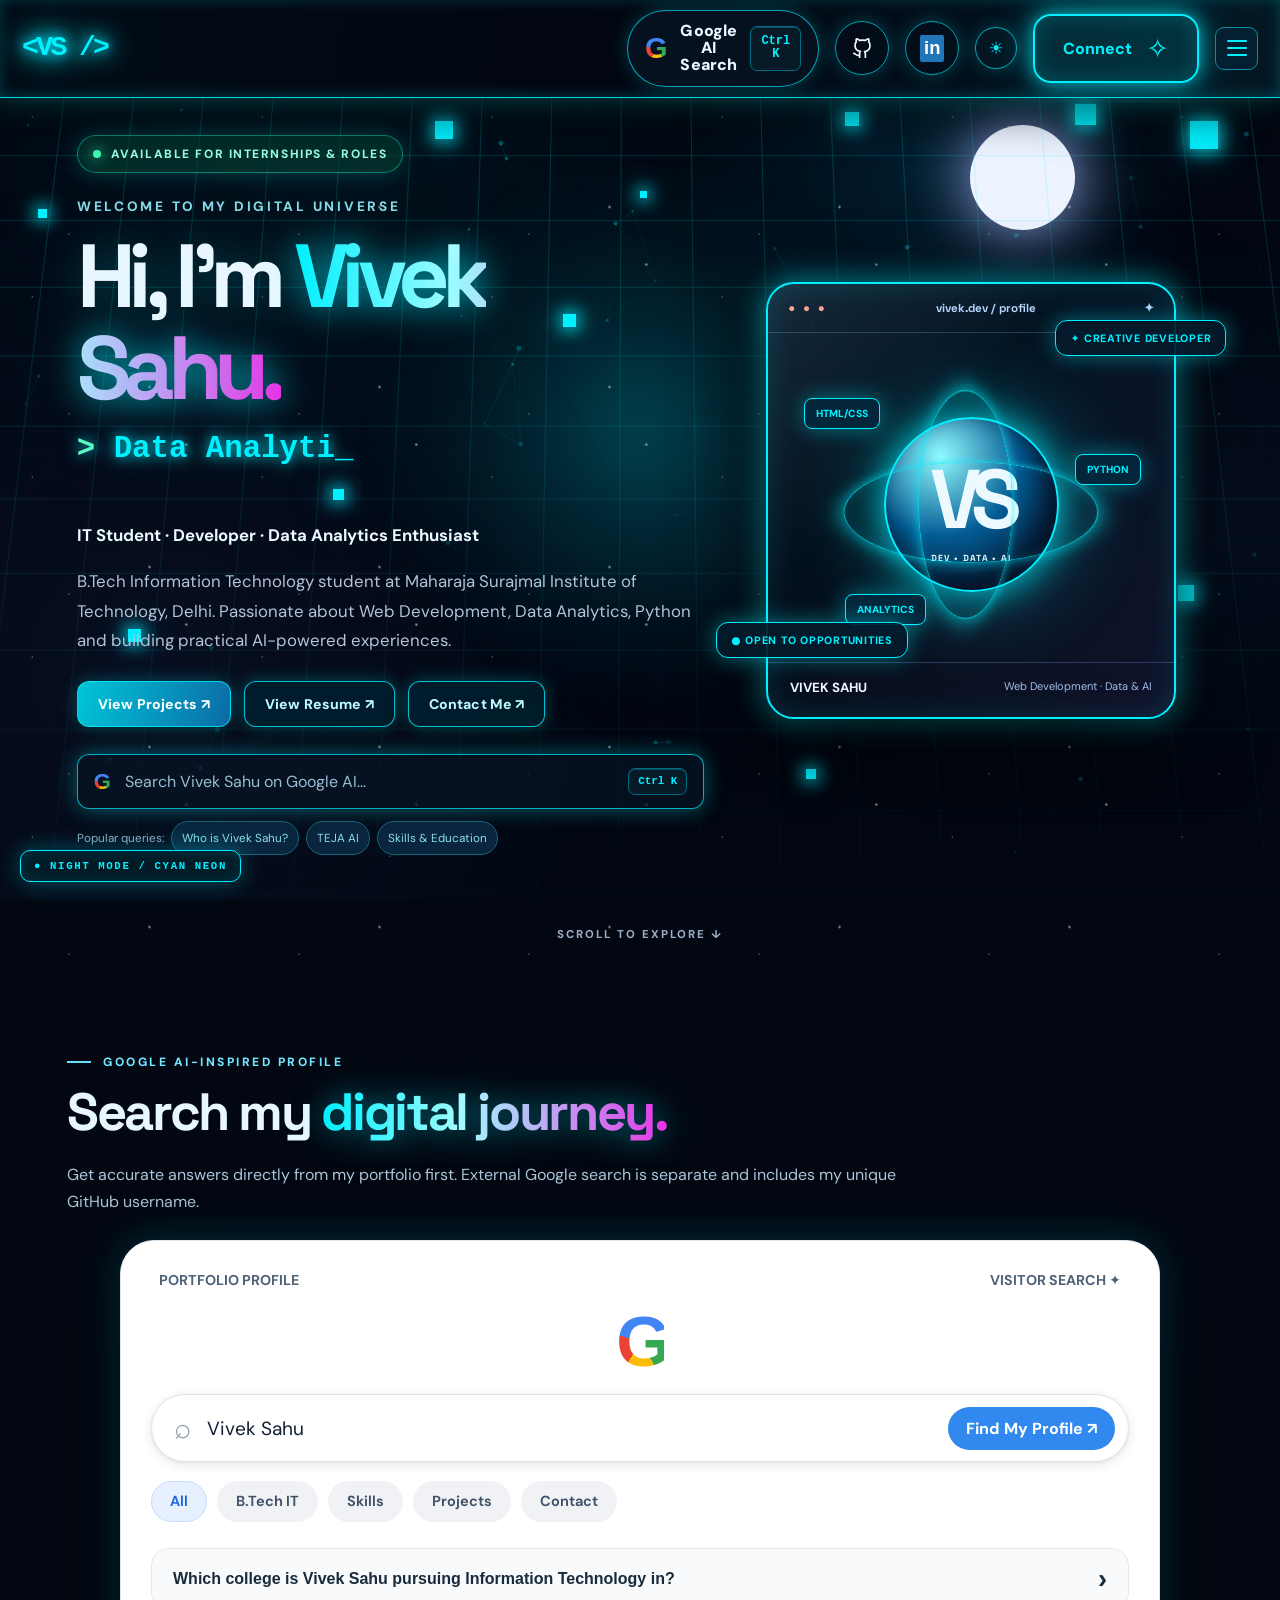
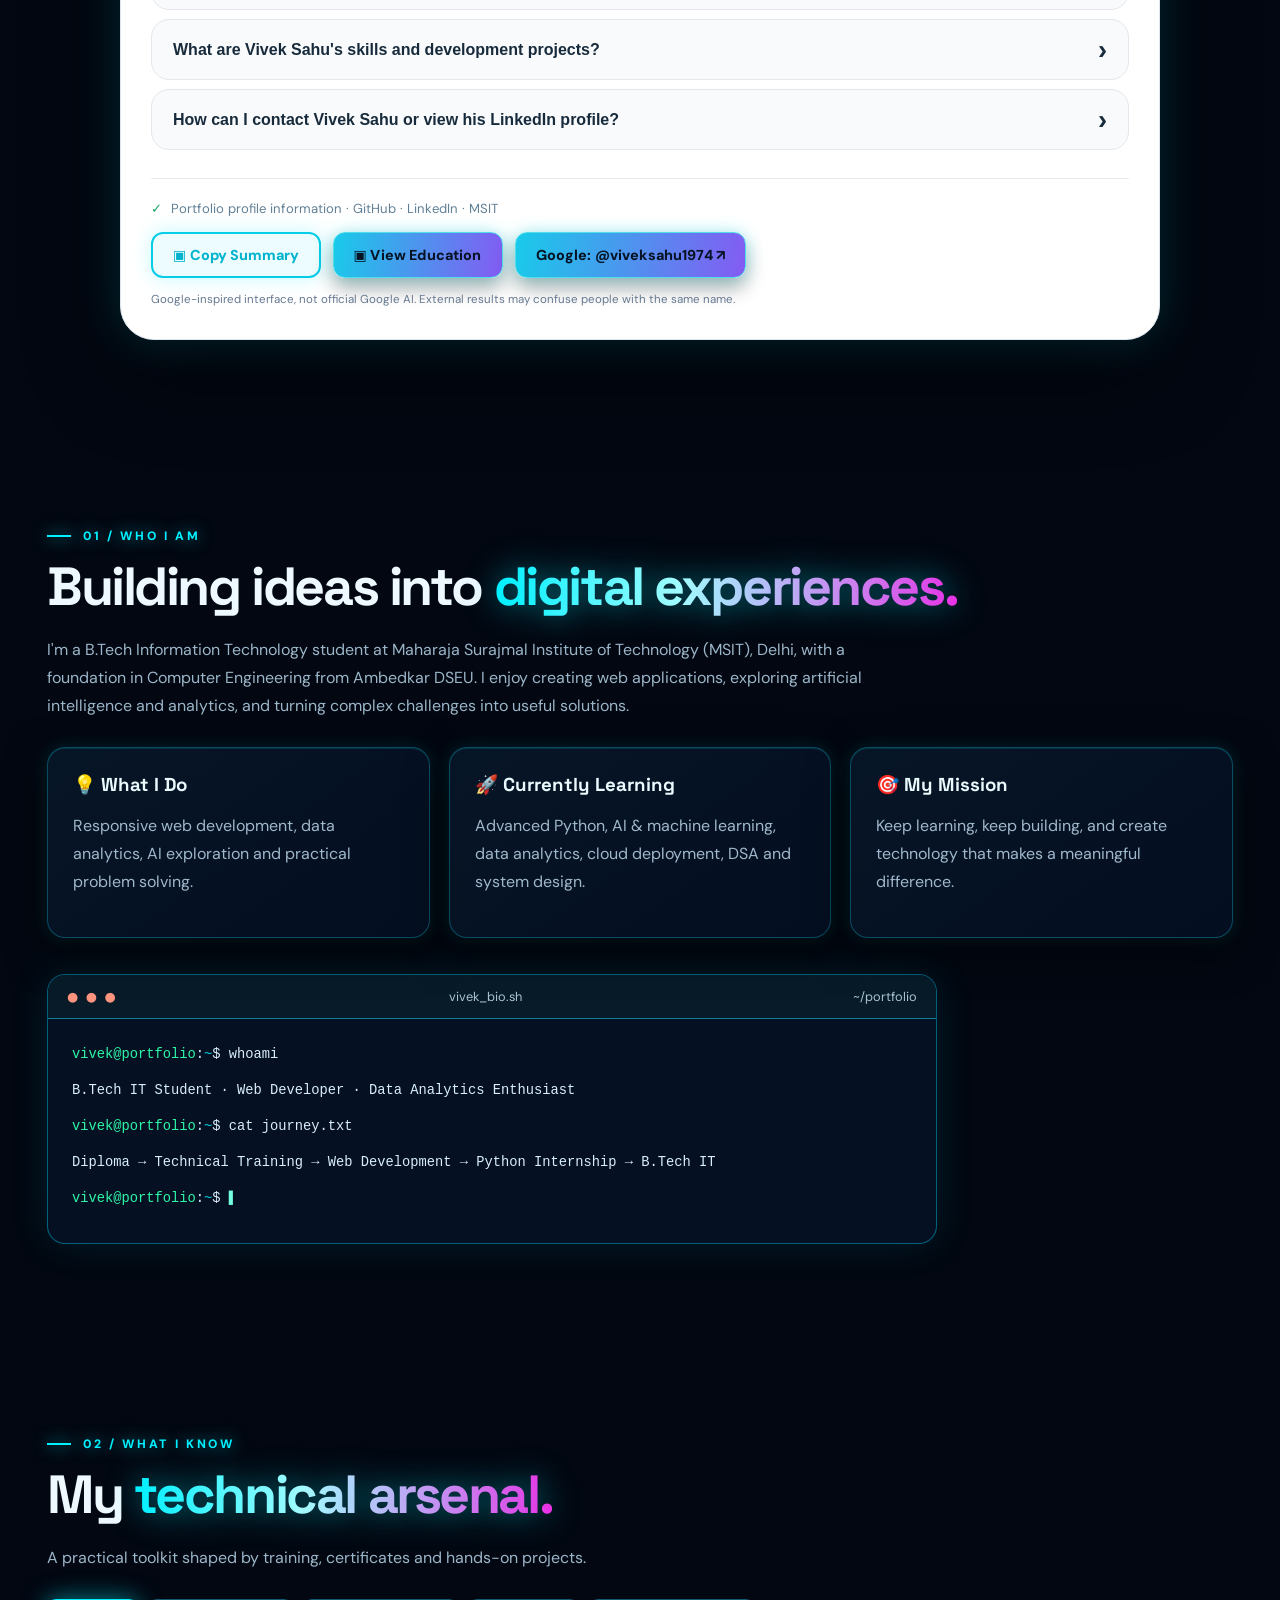
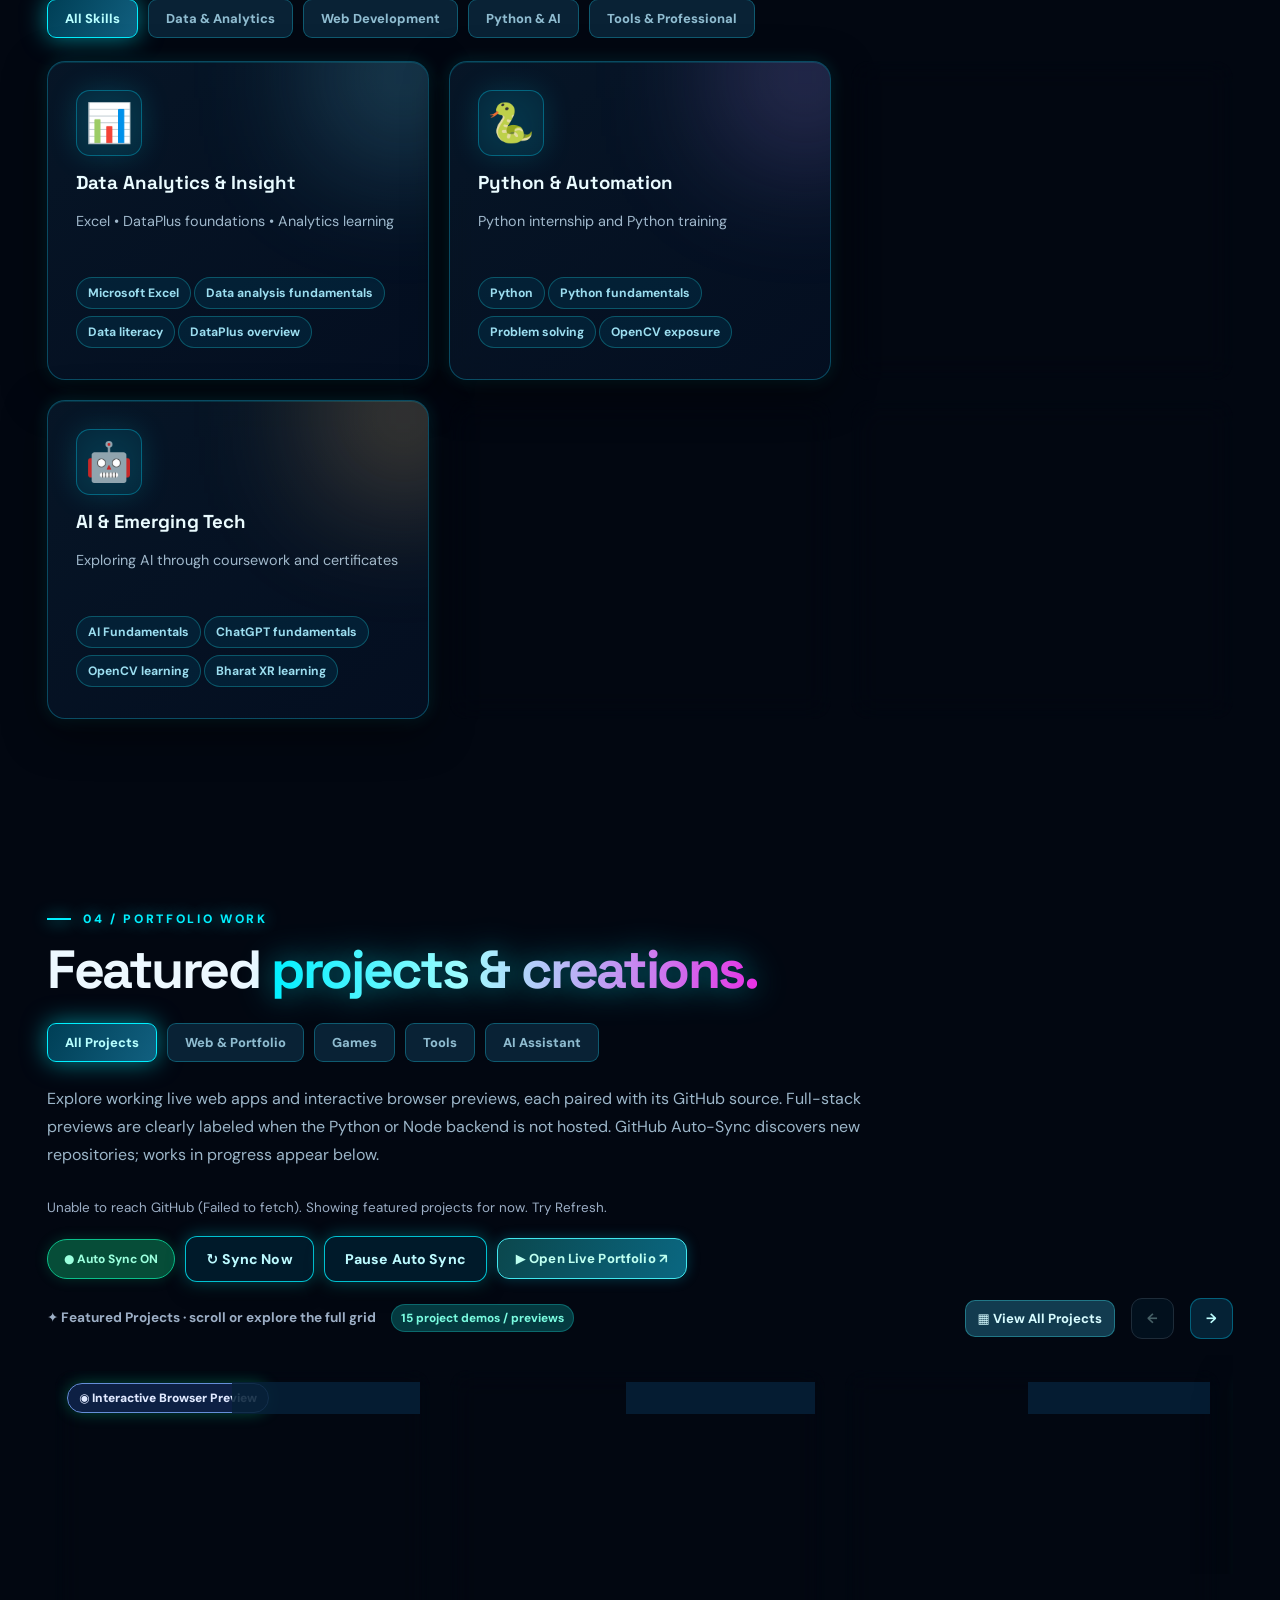
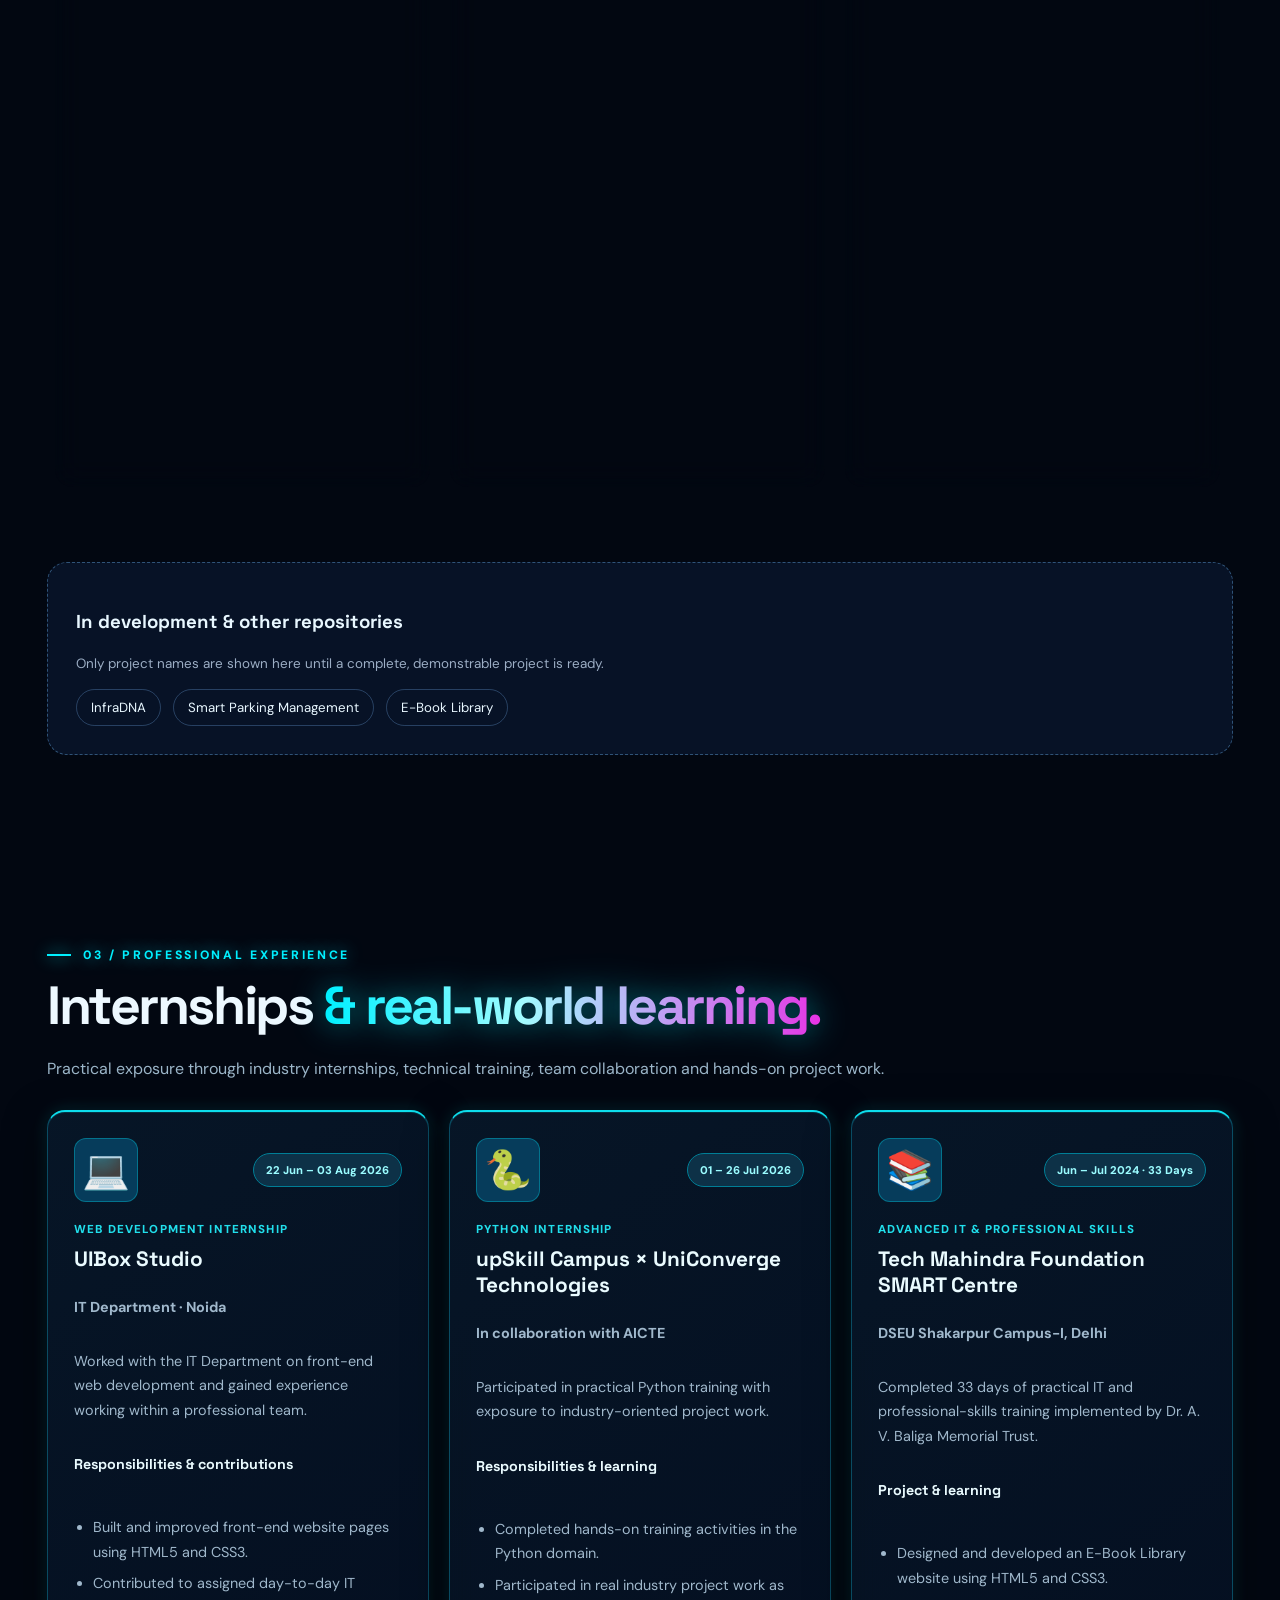
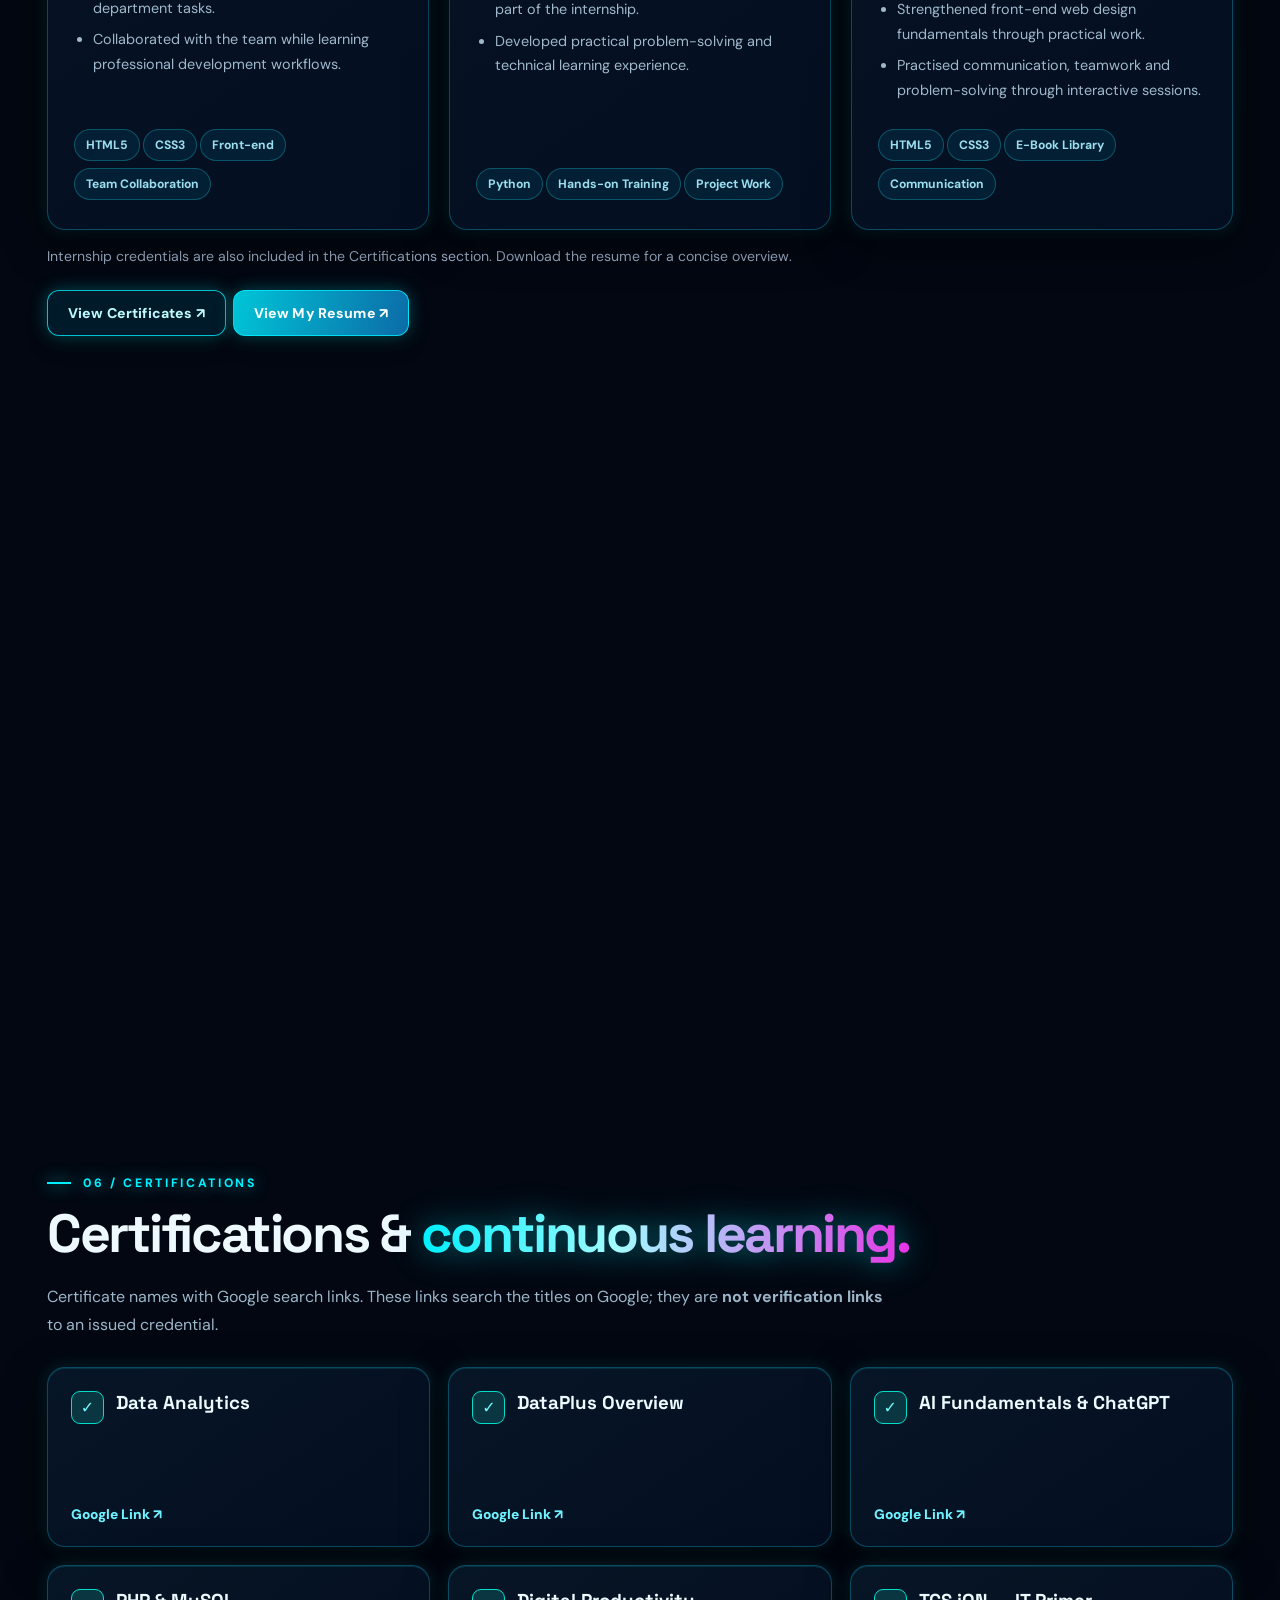
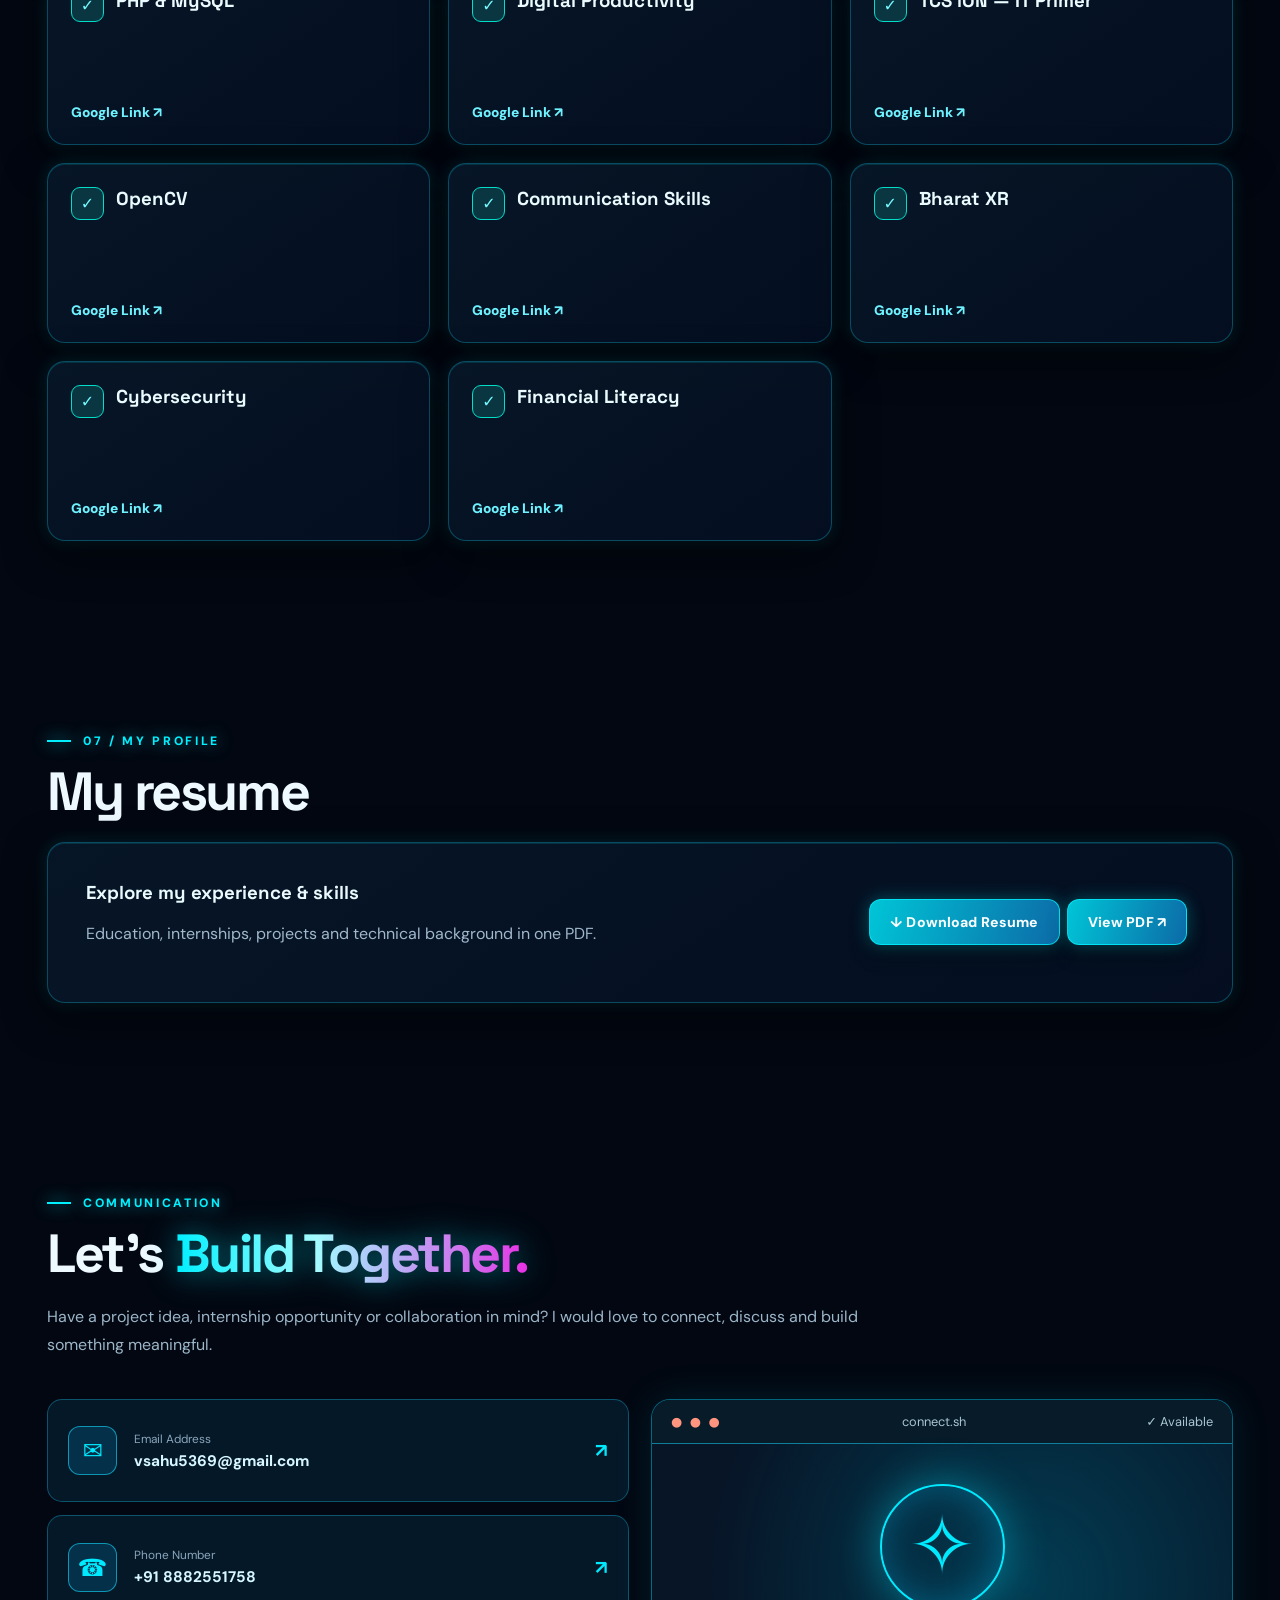
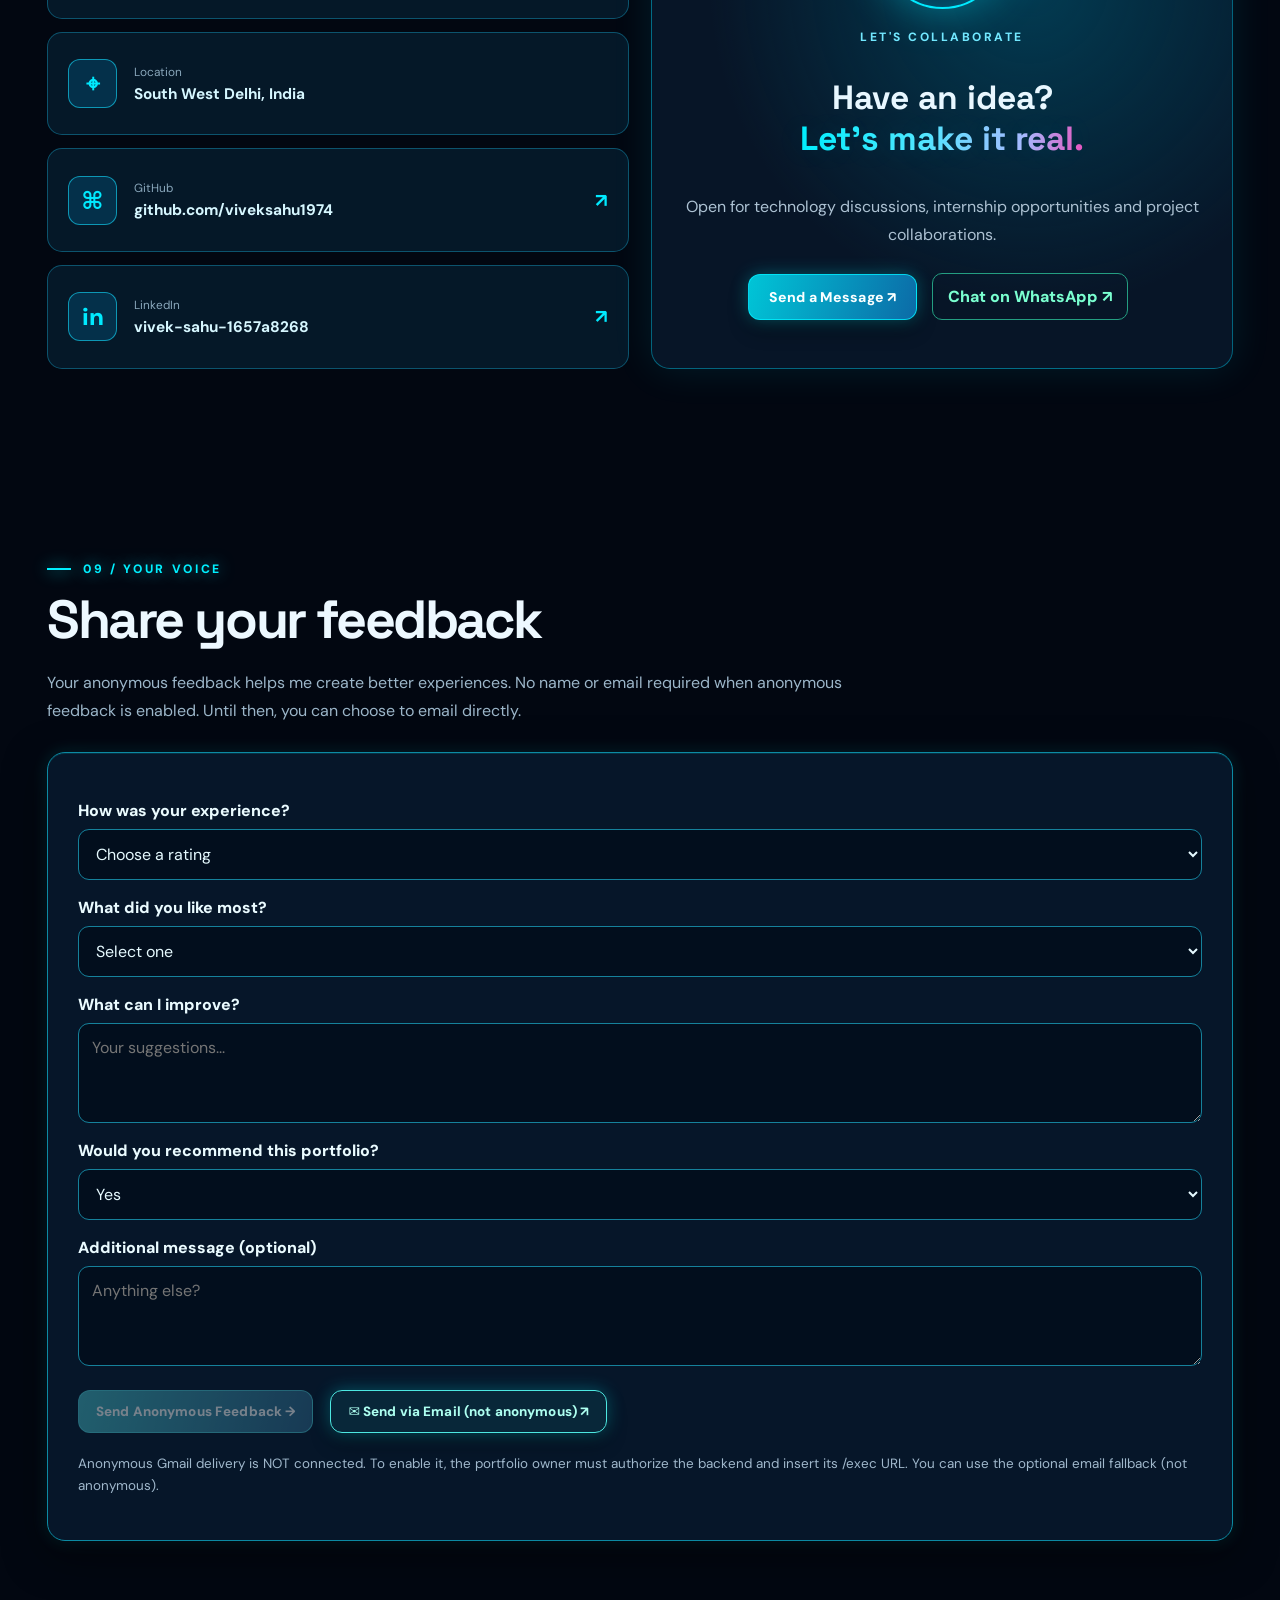
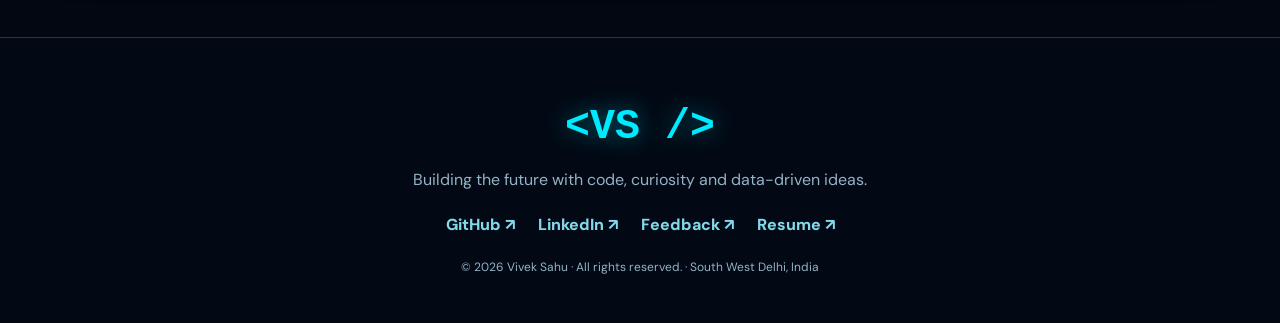
==== commit 09af92e6: "Feature Pocket Agent and add responsive View All Projects layout" ====
--- a/index.html
+++ b/index.html
@@ -247,7 +247,19 @@
 .feedback #emailFeedbackFallback{border-color:#4de8e1!important;background:rgba(20,125,136,.17)!important;color:#adfff0!important}
 body:not(.night) .feedback #emailFeedbackFallback{color:#7cf9a3!important;border-color:#51ff92!important;background:#062a18!important}
 @media(max-width:560px){.feedback-actions .btn{width:100%}}
-</style><link rel="stylesheet" href="./verified-profile-search.css?v=20261019d"/><link rel="stylesheet" href="./cyber-effects.css?v=20261019b"/><link rel="stylesheet" href="./portfolio-enhancements.css?v=20261025gallery2"/></head><body><nav aria-label="Main navigation" class="nav nav-cyber" id="topNav">
+</style><link rel="stylesheet" href="./verified-profile-search.css?v=20261019d"/><link rel="stylesheet" href="./cyber-effects.css?v=20261019b"/><link rel="stylesheet" href="./portfolio-enhancements.css?v=20261025gallery2"/><style>
+/* Portfolio update: accessible project grid view on every screen size. */
+.gallery-toolbar>div{display:flex;gap:9px;align-items:center;flex-wrap:wrap}
+#projectViewToggle{white-space:nowrap;min-width:130px;padding:9px 12px;border:1px solid #32b5c27d;border-radius:10px;background:#123b4f;color:#d7fcff;font-size:.82rem;font-weight:750}
+#projectViewToggle[aria-pressed="true"]{background:#0c786c;color:white}
+#projectViewToggle:focus-visible{outline:3px solid #e5ff9f;outline-offset:3px}
+#githubProjects.gallery-expanded{display:grid!important;grid-template-columns:repeat(3,minmax(0,1fr))!important;gap:20px!important;overflow:visible!important;scroll-snap-type:none!important;scroll-behavior:auto!important;padding-bottom:0!important;perspective:none!important}
+#githubProjects.gallery-expanded>.project-card{flex:none!important;width:100%!important;min-width:0!important;scroll-snap-align:none!important;transform:none!important}
+#githubProjects.gallery-expanded>.project-card.gallery-active{box-shadow:0 14px 48px #01071654!important}
+#githubProjects.gallery-expanded>.filter-hidden{display:none!important}
+@media(max-width:1100px){#githubProjects.gallery-expanded{grid-template-columns:repeat(2,minmax(0,1fr))!important}}
+@media(max-width:640px){#githubProjects.gallery-expanded{grid-template-columns:1fr!important}#projectViewToggle{min-width:0;font-size:.76rem;padding:8px 9px}.gallery-toolbar>div{gap:5px}#githubProjects.gallery-expanded>.project-card{max-width:540px;margin:0 auto;width:100%!important}}
+</style></head><body><nav aria-label="Main navigation" class="nav nav-cyber" id="topNav">
 <a class="brand-mark cyber-brand" href="#home" aria-label="Vivek Sahu Home">&lt;VS /&gt;</a>
 <div class="nav-links" id="navLinks">
 <a class="active" href="#home">Home</a><a href="#about">About</a><a href="#skills">Skills</a><a href="#internships">Experience</a><a href="#projects">Projects</a><a href="#experience">Education</a><a href="#certifications">Certifications</a><a href="#contact">Contact</a>
@@ -290,7 +302,13 @@
   </div>
 </section><main><section class="section reveal" id="about"><div class="eyebrow">01 / Who I Am</div><h2>Building ideas into <span class="gradient">digital experiences.</span></h2><p class="lead">I'm a B.Tech Information Technology student at Maharaja Surajmal Institute of Technology (MSIT), Delhi, with a foundation in Computer Engineering from Ambedkar DSEU. I enjoy creating web applications, exploring artificial intelligence and analytics, and turning complex challenges into useful solutions.</p><div class="grid"><div class="card"><h3>💡 What I Do</h3><p>Responsive web development, data analytics, AI exploration and practical problem solving.</p></div><div class="card"><h3>🚀 Currently Learning</h3><p>Advanced Python, AI &amp; machine learning, data analytics, cloud deployment, DSA and system design.</p></div><div class="card"><h3>🎯 My Mission</h3><p>Keep learning, keep building, and create technology that makes a meaningful difference.</p></div></div><div class="terminal-frame"><div class="terminal-bar"><span class="terminal-lights">● ● ●</span><span>vivek_bio.sh</span><span>~/portfolio</span></div><div class="terminal-body"><p><span class="t-green">vivek@portfolio</span>:<span class="t-blue">~</span>$ whoami</p><p>B.Tech IT Student · Web Developer · Data Analytics Enthusiast</p><p><span class="t-green">vivek@portfolio</span>:<span class="t-blue">~</span>$ cat journey.txt</p><p>Diploma → Technical Training → Web Development → Python Internship → B.Tech IT</p><p><span class="t-green">vivek@portfolio</span>:<span class="t-blue">~</span>$ <span class="terminal-caret">▌</span></p></div></div></section>
 <section class="section reveal" id="skills"><div class="eyebrow">02 / WHAT I KNOW</div><h2>My <span class="gradient">technical arsenal.</span></h2><p class="lead">A practical toolkit shaped by training, certificates and hands-on projects.</p><div class="filter-row" id="skillFilters" aria-label="Filter skills"><button class="filter-chip selected" type="button" data-skill="all" aria-pressed="true">All Skills</button><button class="filter-chip" type="button" data-skill="data">Data &amp; Analytics</button><button class="filter-chip" type="button" data-skill="web">Web Development</button><button class="filter-chip" type="button" data-skill="python">Python &amp; AI</button><button class="filter-chip" type="button" data-skill="tools">Tools &amp; Professional</button></div><div class="skills-deck"><article class="skill-3d tilt" style="--glow:#62d4fb"><span class="skill-symbol">📊</span><h3>Data Analytics &amp; Insight</h3><p class="skill-summary">Excel • DataPlus foundations • Analytics learning</p><span class="tag">Microsoft Excel</span><span class="tag">Data analysis fundamentals</span><span class="tag">Data literacy</span><span class="tag">DataPlus overview</span></article><article class="skill-3d tilt" style="--glow:#a58afa"><span class="skill-symbol">🐍</span><h3>Python &amp; Automation</h3><p class="skill-summary">Python internship and Python training</p><span class="tag">Python</span><span class="tag">Python fundamentals</span><span class="tag">Problem solving</span><span class="tag">OpenCV exposure</span></article><article class="skill-3d tilt" style="--glow:#3ce0b1"><span class="skill-symbol">🌐</span><h3>Web Development</h3><p class="skill-summary">Hands-on responsive front-end projects</p><span class="tag">HTML5</span><span class="tag">CSS3</span><span class="tag">JavaScript projects</span><span class="tag">Responsive layouts</span><span class="tag">PHP &amp; MySQL coursework</span></article><article class="skill-3d tilt" style="--glow:#ffc778"><span class="skill-symbol">🤖</span><h3>AI &amp; Emerging Tech</h3><p class="skill-summary">Exploring AI through coursework and certificates</p><span class="tag">AI Fundamentals</span><span class="tag">ChatGPT fundamentals</span><span class="tag">OpenCV learning</span><span class="tag">Bharat XR learning</span></article><article class="skill-3d tilt" style="--glow:#96b6ff"><span class="skill-symbol">🧰</span><h3>Tools &amp; Digital Work</h3><p class="skill-summary">Practical workflow and office productivity</p><span class="tag">GitHub</span><span class="tag">Microsoft Excel</span><span class="tag">PowerPoint</span><span class="tag">Digital productivity</span></article><article class="skill-3d tilt" style="--glow:#ff9fbd"><span class="skill-symbol">🤝</span><h3>Professional Strengths</h3><p class="skill-summary">Internship-backed interpersonal experience</p><span class="tag">Team collaboration</span><span class="tag">Communication</span><span class="tag">Time management</span><span class="tag">Problem solving</span></article></div></section>
-<section class="section projects reveal" id="projects"><div class="eyebrow">04 / PORTFOLIO WORK</div><h2>Featured <span class="gradient">projects &amp; creations.</span></h2><div class="filter-row" id="projectFilters" aria-label="Filter projects"><button class="filter-chip selected" type="button" data-project="all" aria-pressed="true">All Projects</button><button class="filter-chip" type="button" data-project="web">Web &amp; Portfolio</button><button class="filter-chip" type="button" data-project="games">Games</button><button class="filter-chip" type="button" data-project="tools">Tools</button><button class="filter-chip" type="button" data-project="ai">AI Assistant</button></div><p class="lead">Explore working live web apps and interactive browser previews, each paired with its GitHub source. Full-stack previews are clearly labeled when the Python or Node backend is not hosted. GitHub Auto-Sync discovers new repositories; works in progress appear below.</p><p class="notice github-sync-status" id="githubSyncStatus" role="status">Showing featured projects while connecting to GitHub…</p><div class="sync-toolbar"><span class="sync-pill" id="autoSyncPill">● Auto Sync ON</span><button class="btn secondary sync-button" id="refreshGithub" type="button">↻ Sync Now</button><button aria-pressed="true" class="btn secondary sync-button" id="toggleAutoSync" type="button">Pause Auto Sync</button><a class="btn secondary portfolio-live-launch" href="https://viveksahu1974.github.io/portfolio/" target="_blank" rel="noopener noreferrer">▶ Open Live Portfolio ↗</a></div><div class="gallery-toolbar"><span>✦ Interactive 3D Gallery · drag cards or use arrows <small id="liveDemoCount" aria-live="polite">Featured demos available</small></span><div><button aria-label="Previous project" id="projectPrev" type="button">←</button><button aria-label="Next project" id="projectNext" type="button">→</button></div></div><div aria-live="polite" class="grid project-gallery" id="githubProjects"><article class="card tilt project-card has-project-art">
+<section class="section projects reveal" id="projects"><div class="eyebrow">04 / PORTFOLIO WORK</div><h2>Featured <span class="gradient">projects &amp; creations.</span></h2><div class="filter-row" id="projectFilters" aria-label="Filter projects"><button class="filter-chip selected" type="button" data-project="all" aria-pressed="true">All Projects</button><button class="filter-chip" type="button" data-project="web">Web &amp; Portfolio</button><button class="filter-chip" type="button" data-project="games">Games</button><button class="filter-chip" type="button" data-project="tools">Tools</button><button class="filter-chip" type="button" data-project="ai">AI Assistant</button></div><p class="lead">Explore working live web apps and interactive browser previews, each paired with its GitHub source. Full-stack previews are clearly labeled when the Python or Node backend is not hosted. GitHub Auto-Sync discovers new repositories; works in progress appear below.</p><p class="notice github-sync-status" id="githubSyncStatus" role="status">Showing featured projects while connecting to GitHub…</p><div class="sync-toolbar"><span class="sync-pill" id="autoSyncPill">● Auto Sync ON</span><button class="btn secondary sync-button" id="refreshGithub" type="button">↻ Sync Now</button><button aria-pressed="true" class="btn secondary sync-button" id="toggleAutoSync" type="button">Pause Auto Sync</button><a class="btn secondary portfolio-live-launch" href="https://viveksahu1974.github.io/portfolio/" target="_blank" rel="noopener noreferrer">▶ Open Live Portfolio ↗</a></div><div class="gallery-toolbar"><span>✦ Featured Projects · scroll or explore the full grid <small id="liveDemoCount" aria-live="polite">Featured demos available</small></span><div><button id="projectViewToggle" type="button" aria-pressed="false" title="Toggle between gallery and grid">▦ View All Projects</button><button aria-label="Previous project" id="projectPrev" type="button">←</button><button aria-label="Next project" id="projectNext" type="button">→</button></div></div><div aria-live="polite" class="grid project-gallery" id="githubProjects"><article class="card tilt project-card has-project-art">
+<div class="project-media"><img src="assets/pocket-agent.svg?v=20261112" alt="Illustrated Pocket Agent command-line assistant and supported chat integrations; concept artwork" loading="lazy"/><span class="project-art-badge sample">◉ Interactive Browser Preview</span><span class="project-media-tag">Python / AI / Chat Integration</span><a class="demo-quick-link preview-only" href="pocket-agent-demo/" target="_blank" rel="noopener noreferrer" aria-label="Open Pocket Agent interactive browser walkthrough">▶ Live UI Demo ↗</a></div>
+<h3>Pocket Agent — Self-Hosted Personal AI</h3>
+<p>Lightweight Python personal assistant with OpenAI, Claude and local Ollama models, SQLite conversation memory, background-job queue, and optional Telegram, Discord, Slack and authorized WeChat bridge integrations. Try the browser-only command walkthrough; real integrations require self-hosting.</p>
+<div class="project-tags"><span class="tag">Python</span><span class="tag">OpenAI / Claude / Ollama</span><span class="tag">SQLite</span><span class="tag">Discord / Telegram / Slack</span></div>
+<div class="project-links"><a href="https://github.com/viveksahu1974/Pocket-Agent-Your-Personal-AI-Assistant" target="_blank" rel="noopener noreferrer">GitHub Code ↗</a><a href="pocket-agent-demo/" target="_blank" rel="noopener noreferrer">▶ Live Demo (Browser Preview) ↗</a></div></article>
+<article class="card tilt project-card has-project-art">
 <div class="project-media"><img src="assets/lifepilot.svg?v=20261112" alt="Original illustration of LifePilot task, reminder and expense dashboard; not a screenshot" loading="lazy"/><span class="project-art-badge sample">◉ Interactive Browser Preview</span><span class="project-media-tag">React + Python / Productivity</span><a class="demo-quick-link preview-only" href="lifepilot-demo/" target="_blank" rel="noopener noreferrer" aria-label="Open LifePilot interactive browser demo">▶ Live UI Demo ↗</a></div>
 <h3>LifePilot — AI Personal Life Assistant</h3>
 <p>Personal productivity dashboard for tasks, reminders, budgets, expenses and an optional AI assistant. The original project runs on React, FastAPI and SQLite; this live browser demo includes working offline interactions and browser-local data, without hosting the Python backend.</p>
@@ -433,7 +451,7 @@
 (()=>{
   const USERNAME='viveksahu1974';
   const API=`https://api.github.com/users/${USERNAME}/repos?per_page=100&type=owner&sort=updated&direction=desc`;
-  const CACHE_KEY=`portfolio-public-repos-${USERNAME}-v12`;
+  const CACHE_KEY=`portfolio-public-repos-${USERNAME}-v13`;
   const CACHE_MS=15*60*1000;
   const grid=document.getElementById('githubProjects');
   const status=document.getElementById('githubSyncStatus');
@@ -443,7 +461,7 @@
   const nextButton=document.getElementById('projectNext');
   const featuredFallback=grid.innerHTML;
   const pending=document.getElementById('pendingProjects');
-  const FEATURED=['AI-Personal-Life-Assistant','InternConnect-Full-Stack-Internship-Project-Management-Portal','Dhaaga-Proof-AI','Interface-Design-System-React.js-Project','PromptShield-AI','Upskillcampus-Final-Project','ORBITAL-Space-Explorer','FaceForge-AI','TEJA-AI','ONE-ISLAND.-ONE-SURVIVOR','project-1','project---4','project---3','Project-2-Portfolio'];
+  const FEATURED=['Pocket-Agent-Your-Personal-AI-Assistant','AI-Personal-Life-Assistant','InternConnect-Full-Stack-Internship-Project-Management-Portal','Dhaaga-Proof-AI','Interface-Design-System-React.js-Project','PromptShield-AI','Upskillcampus-Final-Project','ORBITAL-Space-Explorer','FaceForge-AI','TEJA-AI','ONE-ISLAND.-ONE-SURVIVOR','project-1','project---4','project---3','Project-2-Portfolio'];
   const KNOWN_EMPTY=['My-Portfolio','portfolio','desktop-tutorial'];
   // Hide selected names only from the portfolio UI; GitHub repositories remain unchanged.
   const HIDDEN_FROM_PROJECTS=new Set(['portfolio','python-project-01','my-portfolio','all-rounder ai']);
@@ -451,6 +469,7 @@
   const autoButton=document.getElementById('toggleAutoSync');
   let autoEnabled=localStorage.getItem('vivek-auto-sync')!=='off';
   const demos={
+    'pocket-agent-your-personal-ai-assistant':'https://viveksahu1974.github.io/portfolio/pocket-agent-demo/',
     'ai-personal-life-assistant':'https://viveksahu1974.github.io/portfolio/lifepilot-demo/',
     'internconnect-full-stack-internship-project-management-portal':'https://viveksahu1974.github.io/portfolio/internconnect-demo/',
     'dhaaga-proof-ai':'https://viveksahu1974.github.io/portfolio/dhaagaproof-demo/',
@@ -492,7 +511,7 @@
       (validUrl(r.homepage)||(Number(r.size)>8 && Boolean(r.language)))
     );
     const featured=[...complete,...newComplete];
-    const demoTitle=(repoName)=>repoName.toLowerCase()==='dhaaga-proof-ai'?'▶ Interactive Demo ↗':['ai-personal-life-assistant','internconnect-full-stack-internship-project-management-portal','teja-ai','faceforge-ai','promptshield-ai','upskillcampus-final-project'].includes(repoName.toLowerCase())?'▶ UI Preview ↗':'▶ Live Demo ↗';
+    const demoTitle=(repoName)=>repoName.toLowerCase()==='dhaaga-proof-ai'?'▶ Interactive Demo ↗':['pocket-agent-your-personal-ai-assistant','ai-personal-life-assistant','internconnect-full-stack-internship-project-management-portal','teja-ai','faceforge-ai','promptshield-ai','upskillcampus-final-project'].includes(repoName.toLowerCase())?'▶ UI Preview ↗':'▶ Live Demo ↗';
     const fragment=document.createDocumentFragment();
     const names=new Set(featured.map(r=>r.name.toLowerCase()));
     const inProgress=all.filter(r=>!names.has(r.name.toLowerCase()));
@@ -506,6 +525,7 @@
       const card=document.createElement('article');card.className='card tilt project-card';
       const preferredDemo=validUrl(demos[repo.name.toLowerCase()])||validUrl(repo.homepage);
       const previewMap={
+        'pocket-agent-your-personal-ai-assistant':['pocket-agent.svg','Python AI / Chat Integrations',true],
         'ai-personal-life-assistant':['lifepilot.svg','React + FastAPI / Productivity',true],
         'internconnect-full-stack-internship-project-management-portal':['internconnect-portal.svg','Full Stack / Internship Portal',true],
         'dhaaga-proof-ai':['dhaagaproof-ai.svg','SHG Browser Demo',true],
@@ -546,10 +566,11 @@
         if(preferredDemo){const quick=link(demoTitle(repo.name),preferredDemo);quick.className='demo-quick-link'+(['teja-ai','faceforge-ai','promptshield-ai','upskillcampus-final-project'].includes(repo.name.toLowerCase())?' preview-only':'');media.append(quick);}
         card.append(media);
       }
-      const title=document.createElement('h3');title.textContent=({'AI-Personal-Life-Assistant':'LifePilot — AI Personal Life Assistant','InternConnect-Full-Stack-Internship-Project-Management-Portal':'InternConnect — Internship & Project Management Portal','Dhaaga-Proof-AI':'DhaagaProof AI — Fair Work, Proven Pay','Interface-Design-System-React.js-Project':'Interface Design System — React.js','PromptShield-AI':'PromptShield AI — Prompt Security Scanner','Upskillcampus-Final-Project':'Student Management System','ORBITAL-Space-Explorer':'ORBITAL — Space Explorer','FaceForge-AI':'FaceForge AI — Face Analysis Toolkit','TEJA-AI':'TEJA AI — Personal AI Assistant','ONE-ISLAND.-ONE-SURVIVOR':'ONE ISLAND. ONE SURVIVOR.','project-1':'Snake Game','project---4':'Zombie Shooting Game','project---3':'Calculator App','Project-2-Portfolio':'Responsive Portfolio Website'})[repo.name]||repo.name.replace(/[-_]+/g,' ');card.append(title);
-      const descriptions={'AI-Personal-Life-Assistant':'React + FastAPI + SQLite productivity dashboard for tasks, reminders, expenses, monthly budgeting and an offline assistant with optional real AI. Try the browser-local interactive demo; the Python backend is not hosted.','InternConnect-Full-Stack-Internship-Project-Management-Portal':'A full-stack web application for students, mentors and admins with project discovery, internship applications, milestone roadmaps, task submissions, mentor feedback, and admin analytics. React + Express + Sequelize + SQLite. The linked demo is a simulated browser preview; run the backend and frontend locally for the full application.','Dhaaga-Proof-AI':'Tech4Bharat 2026 prototype for women\'s SHGs: cost-based quotes, capacity-aware member allocation, accepted-piece wages, approval-gated agent suggestions and transparency. The browser demo uses simulated in-memory records; original Python/SQLite app runs locally.','Interface-Design-System-React.js-Project':'Interactive React interface design system with a 16-component library, playground, customizable themes, design tokens, responsive templates and internship learning resources.','PromptShield-AI':'Educational prompt-injection scanner and dashboard using Python FastAPI and React. The linked browser demo ports its rule patterns locally, not the hosted Python API.','Upskillcampus-Final-Project':'Python Tkinter and SQLite student records desktop app with authentication, charts and reports. The linked browser UI preview uses synthetic sample data, not the desktop backend.','ORBITAL-Space-Explorer':'A three-scene interactive space explorer featuring all eight planets, the Milky Way, a black hole, and animated HTML5 Canvas controls. Scenes are illustrative rather than scale-accurate.','FaceForge-AI':'Local-first Python/Gradio computer vision toolkit for face detection, alignment, consent-based recognition, age-range estimation, optional 3D reconstruction and swapping. The web demo is an interactive UI preview, not hosted AI processing.','ONE-ISLAND.-ONE-SURVIVOR':'EMBER DROP — a playable 2D top-down solo battle royale with three difficulty maps, bots, tank combat, shooting and a shrinking storm zone.','TEJA-AI':'A local-first AI assistant with Ollama, optional cloud AI models, multilingual speech and persistent chat history. Browser demo uses sample responses; full AI functionality requires local setup.','project-1':'A browser-based Snake game with keyboard controls and score tracking.','project---4':'An interactive zombie-shooting browser game featuring aiming and hit detection.','project---3':'A calculator interface built as a front-end application.','Project-2-Portfolio':'A responsive personal portfolio showcasing development work.'};
+      const title=document.createElement('h3');title.textContent=({'Pocket-Agent-Your-Personal-AI-Assistant':'Pocket Agent — Self-Hosted Personal AI','AI-Personal-Life-Assistant':'LifePilot — AI Personal Life Assistant','InternConnect-Full-Stack-Internship-Project-Management-Portal':'InternConnect — Internship & Project Management Portal','Dhaaga-Proof-AI':'DhaagaProof AI — Fair Work, Proven Pay','Interface-Design-System-React.js-Project':'Interface Design System — React.js','PromptShield-AI':'PromptShield AI — Prompt Security Scanner','Upskillcampus-Final-Project':'Student Management System','ORBITAL-Space-Explorer':'ORBITAL — Space Explorer','FaceForge-AI':'FaceForge AI — Face Analysis Toolkit','TEJA-AI':'TEJA AI — Personal AI Assistant','ONE-ISLAND.-ONE-SURVIVOR':'ONE ISLAND. ONE SURVIVOR.','project-1':'Snake Game','project---4':'Zombie Shooting Game','project---3':'Calculator App','Project-2-Portfolio':'Responsive Portfolio Website'})[repo.name]||repo.name.replace(/[-_]+/g,' ');card.append(title);
+      const descriptions={'Pocket-Agent-Your-Personal-AI-Assistant':'Lightweight self-hosted Python assistant offering OpenAI, Claude and Ollama model selection, SQLite memory, a persistent job queue, and optional Discord, Telegram, Slack and authorized WeChat bridge integrations. The linked demo is a browser-only walkthrough, not live AI inference.','AI-Personal-Life-Assistant':'React + FastAPI + SQLite productivity dashboard for tasks, reminders, expenses, monthly budgeting and an offline assistant with optional real AI. Try the browser-local interactive demo; the Python backend is not hosted.','InternConnect-Full-Stack-Internship-Project-Management-Portal':'A full-stack web application for students, mentors and admins with project discovery, internship applications, milestone roadmaps, task submissions, mentor feedback, and admin analytics. React + Express + Sequelize + SQLite. The linked demo is a simulated browser preview; run the backend and frontend locally for the full application.','Dhaaga-Proof-AI':'Tech4Bharat 2026 prototype for women\'s SHGs: cost-based quotes, capacity-aware member allocation, accepted-piece wages, approval-gated agent suggestions and transparency. The browser demo uses simulated in-memory records; original Python/SQLite app runs locally.','Interface-Design-System-React.js-Project':'Interactive React interface design system with a 16-component library, playground, customizable themes, design tokens, responsive templates and internship learning resources.','PromptShield-AI':'Educational prompt-injection scanner and dashboard using Python FastAPI and React. The linked browser demo ports its rule patterns locally, not the hosted Python API.','Upskillcampus-Final-Project':'Python Tkinter and SQLite student records desktop app with authentication, charts and reports. The linked browser UI preview uses synthetic sample data, not the desktop backend.','ORBITAL-Space-Explorer':'A three-scene interactive space explorer featuring all eight planets, the Milky Way, a black hole, and animated HTML5 Canvas controls. Scenes are illustrative rather than scale-accurate.','FaceForge-AI':'Local-first Python/Gradio computer vision toolkit for face detection, alignment, consent-based recognition, age-range estimation, optional 3D reconstruction and swapping. The web demo is an interactive UI preview, not hosted AI processing.','ONE-ISLAND.-ONE-SURVIVOR':'EMBER DROP — a playable 2D top-down solo battle royale with three difficulty maps, bots, tank combat, shooting and a shrinking storm zone.','TEJA-AI':'A local-first AI assistant with Ollama, optional cloud AI models, multilingual speech and persistent chat history. Browser demo uses sample responses; full AI functionality requires local setup.','project-1':'A browser-based Snake game with keyboard controls and score tracking.','project---4':'An interactive zombie-shooting browser game featuring aiming and hit detection.','project---3':'A calculator interface built as a front-end application.','Project-2-Portfolio':'A responsive personal portfolio showcasing development work.'};
       const desc=document.createElement('p');desc.className='project-description';desc.textContent=descriptions[repo.name]||repo.description?.trim()||'Explore the project and its source code on GitHub.';card.append(desc);
-      const tags=document.createElement('div');tags.className='project-tags';if(repo.name.toLowerCase()==='ai-personal-life-assistant')tags.append(tag('React • FastAPI • SQLite • Offline Assistant'));
+      const tags=document.createElement('div');tags.className='project-tags';if(repo.name.toLowerCase()==='pocket-agent-your-personal-ai-assistant')tags.append(tag('Python • SQLite • OpenAI • Claude • Ollama'));
+      if(repo.name.toLowerCase()==='ai-personal-life-assistant')tags.append(tag('React • FastAPI • SQLite • Offline Assistant'));
       if(repo.name.toLowerCase()==='internconnect-full-stack-internship-project-management-portal')tags.append(tag('React • Node.js • Express • SQLite • JWT'));
       if(repo.name.toLowerCase()==='teja-ai')tags.append(tag('Local AI • Python • Ollama'));
       if(repo.name.toLowerCase()==='dhaaga-proof-ai')tags.append(tag('SHG • Work Allocation • Fair Pay'));
@@ -564,7 +585,7 @@
       if(Number(repo.forks_count)>0){const a=document.createElement('span');a.textContent=`⑂ ${repo.forks_count} forks`;stats.append(a);}
       if(stats.childElementCount)card.append(stats);
       const links=document.createElement('div');links.className='project-links';links.append(link('GitHub Code ↗',repo.html_url));
-      const demo=preferredDemo;if(demo){links.append(link(repo.name.toLowerCase()==='ai-personal-life-assistant'?'▶ Live Demo (Browser Preview) ↗':repo.name.toLowerCase()==='internconnect-full-stack-internship-project-management-portal'?'▶ Live Demo (Browser Preview) ↗':repo.name.toLowerCase()==='dhaaga-proof-ai'?'▶ Interactive SHG Browser Demo ↗':repo.name.toLowerCase()==='interface-design-system-react.js-project'?'▶ Open React Live Demo ↗':repo.name.toLowerCase()==='promptshield-ai'?'▶ Browser Rules Demo ↗':repo.name.toLowerCase()==='upskillcampus-final-project'?'▶ Desktop UI Preview ↗':repo.name.toLowerCase()==='teja-ai'?'▶ Try UI Demo (Sample Replies) ↗':repo.name.toLowerCase()==='faceforge-ai'?'▶ Interactive UI Preview (No AI Processing) ↗':repo.name.toLowerCase()==='orbital-space-explorer'?'▶ Explore Live Demo ↗':repo.name.toLowerCase()==='one-island.-one-survivor'?'▶ Play Live Demo ↗':'▶ Live Demo ↗',demo));}else{const note=document.createElement('span');note.className='demo-unavailable';note.textContent='Live demo not configured · GitHub code available';links.append(note);}card.append(links);
+      const demo=preferredDemo;if(demo){links.append(link(repo.name.toLowerCase()==='pocket-agent-your-personal-ai-assistant'?'▶ Live Demo (Browser Preview) ↗':repo.name.toLowerCase()==='ai-personal-life-assistant'?'▶ Live Demo (Browser Preview) ↗':repo.name.toLowerCase()==='internconnect-full-stack-internship-project-management-portal'?'▶ Live Demo (Browser Preview) ↗':repo.name.toLowerCase()==='dhaaga-proof-ai'?'▶ Interactive SHG Browser Demo ↗':repo.name.toLowerCase()==='interface-design-system-react.js-project'?'▶ Open React Live Demo ↗':repo.name.toLowerCase()==='promptshield-ai'?'▶ Browser Rules Demo ↗':repo.name.toLowerCase()==='upskillcampus-final-project'?'▶ Desktop UI Preview ↗':repo.name.toLowerCase()==='teja-ai'?'▶ Try UI Demo (Sample Replies) ↗':repo.name.toLowerCase()==='faceforge-ai'?'▶ Interactive UI Preview (No AI Processing) ↗':repo.name.toLowerCase()==='orbital-space-explorer'?'▶ Explore Live Demo ↗':repo.name.toLowerCase()==='one-island.-one-survivor'?'▶ Play Live Demo ↗':'▶ Live Demo ↗',demo));}else{const note=document.createElement('span');note.className='demo-unavailable';note.textContent='Live demo not configured · GitHub code available';links.append(note);}card.append(links);
       bindTilt(card);
       fragment.append(card);
     }
@@ -633,12 +654,29 @@
       grid.scrollBy({left:dx,behavior:matchMedia('(prefers-reduced-motion:reduce)').matches?'auto':'smooth'});
     }
   }
+  const viewToggle=document.getElementById('projectViewToggle');
+  if(viewToggle){
+    const GRID_KEY='vivek-portfolio-projects-expanded-v1';
+    let expanded=false;try{expanded=localStorage.getItem(GRID_KEY)==='yes'}catch(e){}
+    function setProjectView(value){
+      expanded=Boolean(value);
+      grid.classList.toggle('gallery-expanded',expanded);
+      viewToggle.setAttribute('aria-pressed',String(expanded));
+      viewToggle.textContent=expanded?'▤ Gallery View':'▦ View All Projects';
+      previousButton.hidden=expanded;nextButton.hidden=expanded;
+      if(expanded)grid.scrollLeft=0;
+      try{localStorage.setItem(GRID_KEY,expanded?'yes':'no')}catch(e){}
+      requestAnimationFrame(updateGallery);
+    }
+    viewToggle.addEventListener('click',()=>setProjectView(!expanded));
+    setProjectView(expanded);
+  }
   prev.addEventListener('click',()=>moveGallery(-1));next.addEventListener('click',()=>moveGallery(1));
   grid.addEventListener('scroll',()=>requestAnimationFrame(updateGallery),{passive:true});
   document.addEventListener('portfolio-project-filter-changed',()=>requestAnimationFrame(updateGallery));
   window.addEventListener('resize',()=>requestAnimationFrame(updateGallery),{passive:true});
   let dragStart=null,scrollStart=0,moved=false;
-  grid.addEventListener('pointerdown',e=>{if(e.target.closest('a,button'))return;if(e.pointerType==='mouse'){dragStart=e.clientX;scrollStart=grid.scrollLeft;moved=false;grid.classList.add('dragging');}});
+  grid.addEventListener('pointerdown',e=>{if(e.target.closest('a,button')||grid.classList.contains('gallery-expanded'))return;if(e.pointerType==='mouse'){dragStart=e.clientX;scrollStart=grid.scrollLeft;moved=false;grid.classList.add('dragging');}});
   window.addEventListener('pointermove',e=>{if(dragStart===null)return;const d=e.clientX-dragStart;if(Math.abs(d)>5)moved=true;grid.scrollLeft=scrollStart-d;});
   window.addEventListener('pointerup',()=>{dragStart=null;grid.classList.remove('dragging')});
   refresh.addEventListener('click',()=>sync(true));
@@ -680,7 +718,7 @@
  function updateProjectFilter(){if(!pf)return;const selected=pf.querySelector('.selected');const kind=selected?.dataset.project||'all';
  document.querySelectorAll('#githubProjects .project-card').forEach(c=>{
  const t=c.textContent.toLowerCase();
- const matches=kind==='all'||(kind==='games'&&/game|snake|zombie|quiz/.test(t))||(kind==='tools'&&/calculator|utility|tool|budget|task|expense|reminder|management|tracker/.test(t))||(kind==='ai'&&/teja|ollama|assistant|model|lifepilot|promptshield|faceforge|dhaagaproof/.test(t))||(kind==='web'&&/portfolio|website|web|library|parking/.test(t));
+ const matches=kind==='all'||(kind==='games'&&/game|snake|zombie|quiz/.test(t))||(kind==='tools'&&/calculator|utility|tool|budget|task|expense|reminder|management|tracker/.test(t))||(kind==='ai'&&/teja|ollama|assistant|model|pocket agent|lifepilot|promptshield|faceforge|dhaagaproof/.test(t))||(kind==='web'&&/portfolio|website|web|library|parking/.test(t));
  c.classList.toggle('filter-hidden',!matches)
  });
  document.dispatchEvent(new Event('portfolio-project-filter-changed'));
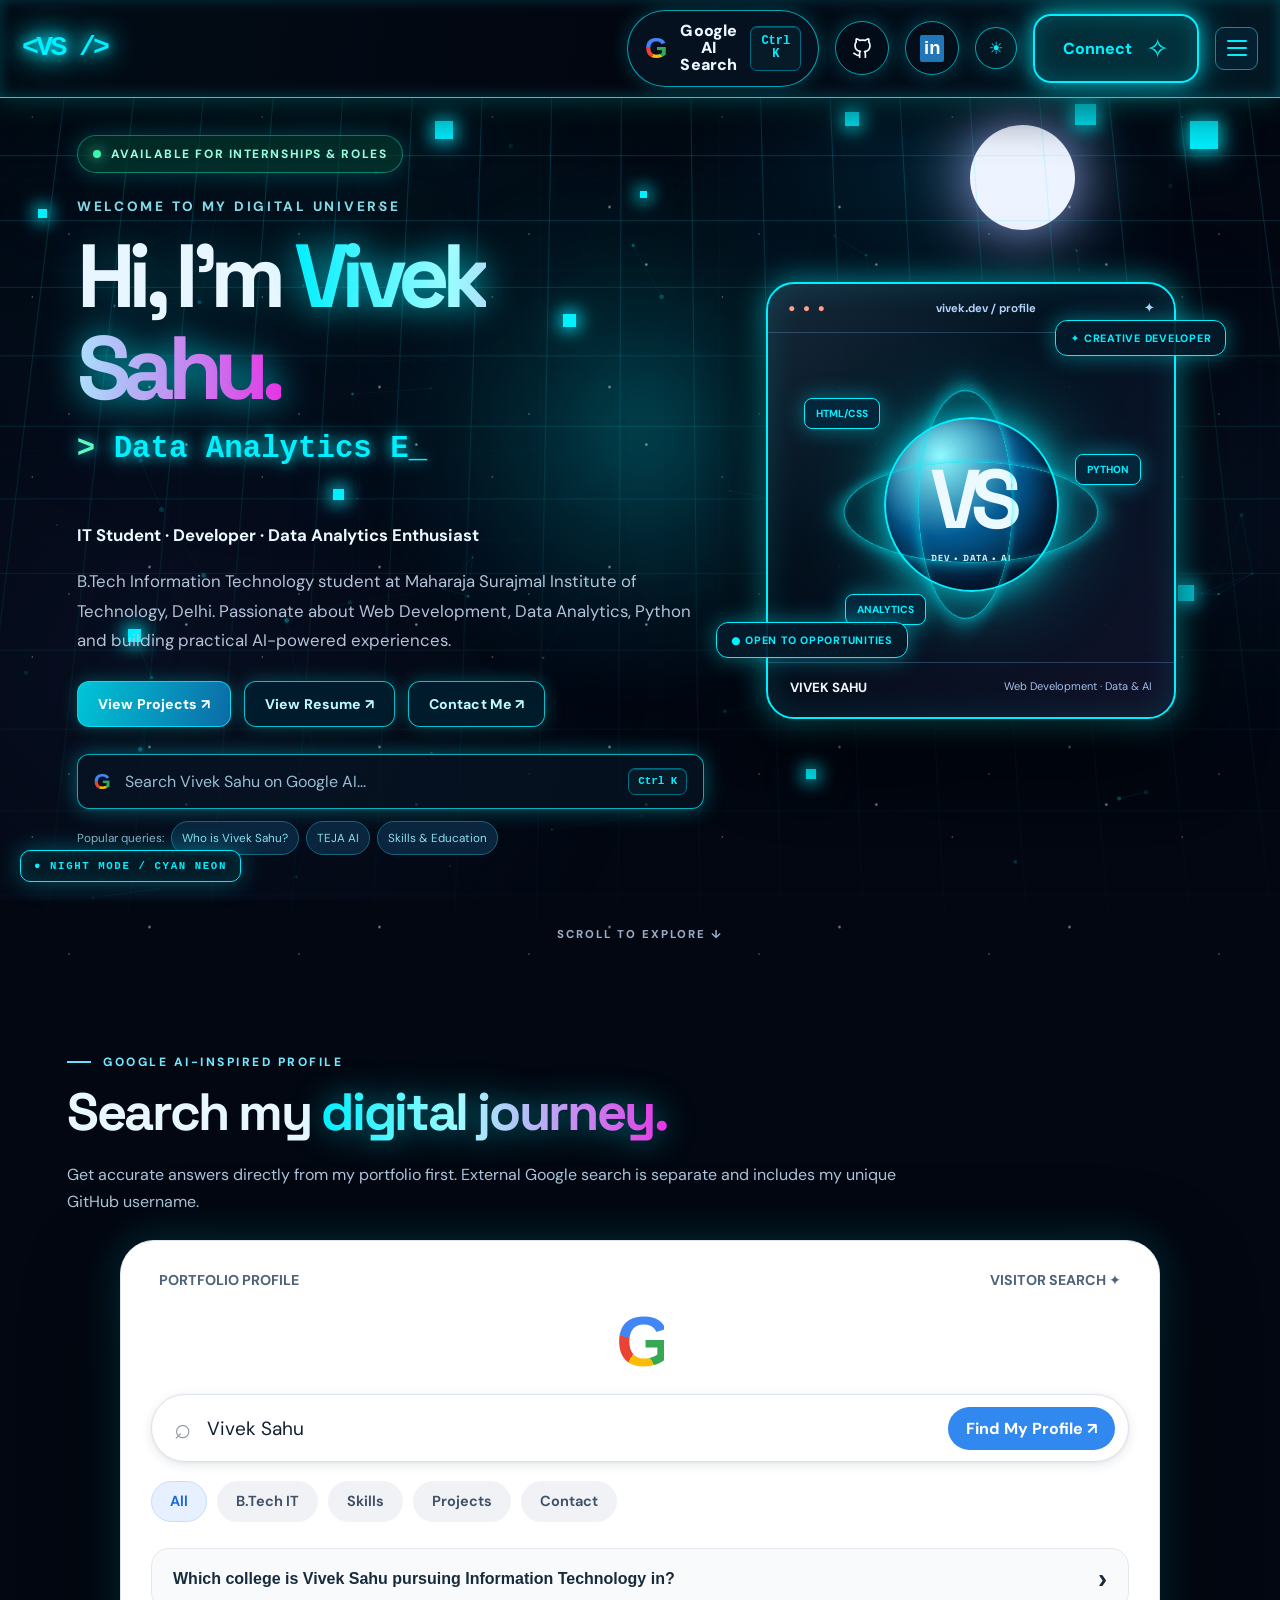
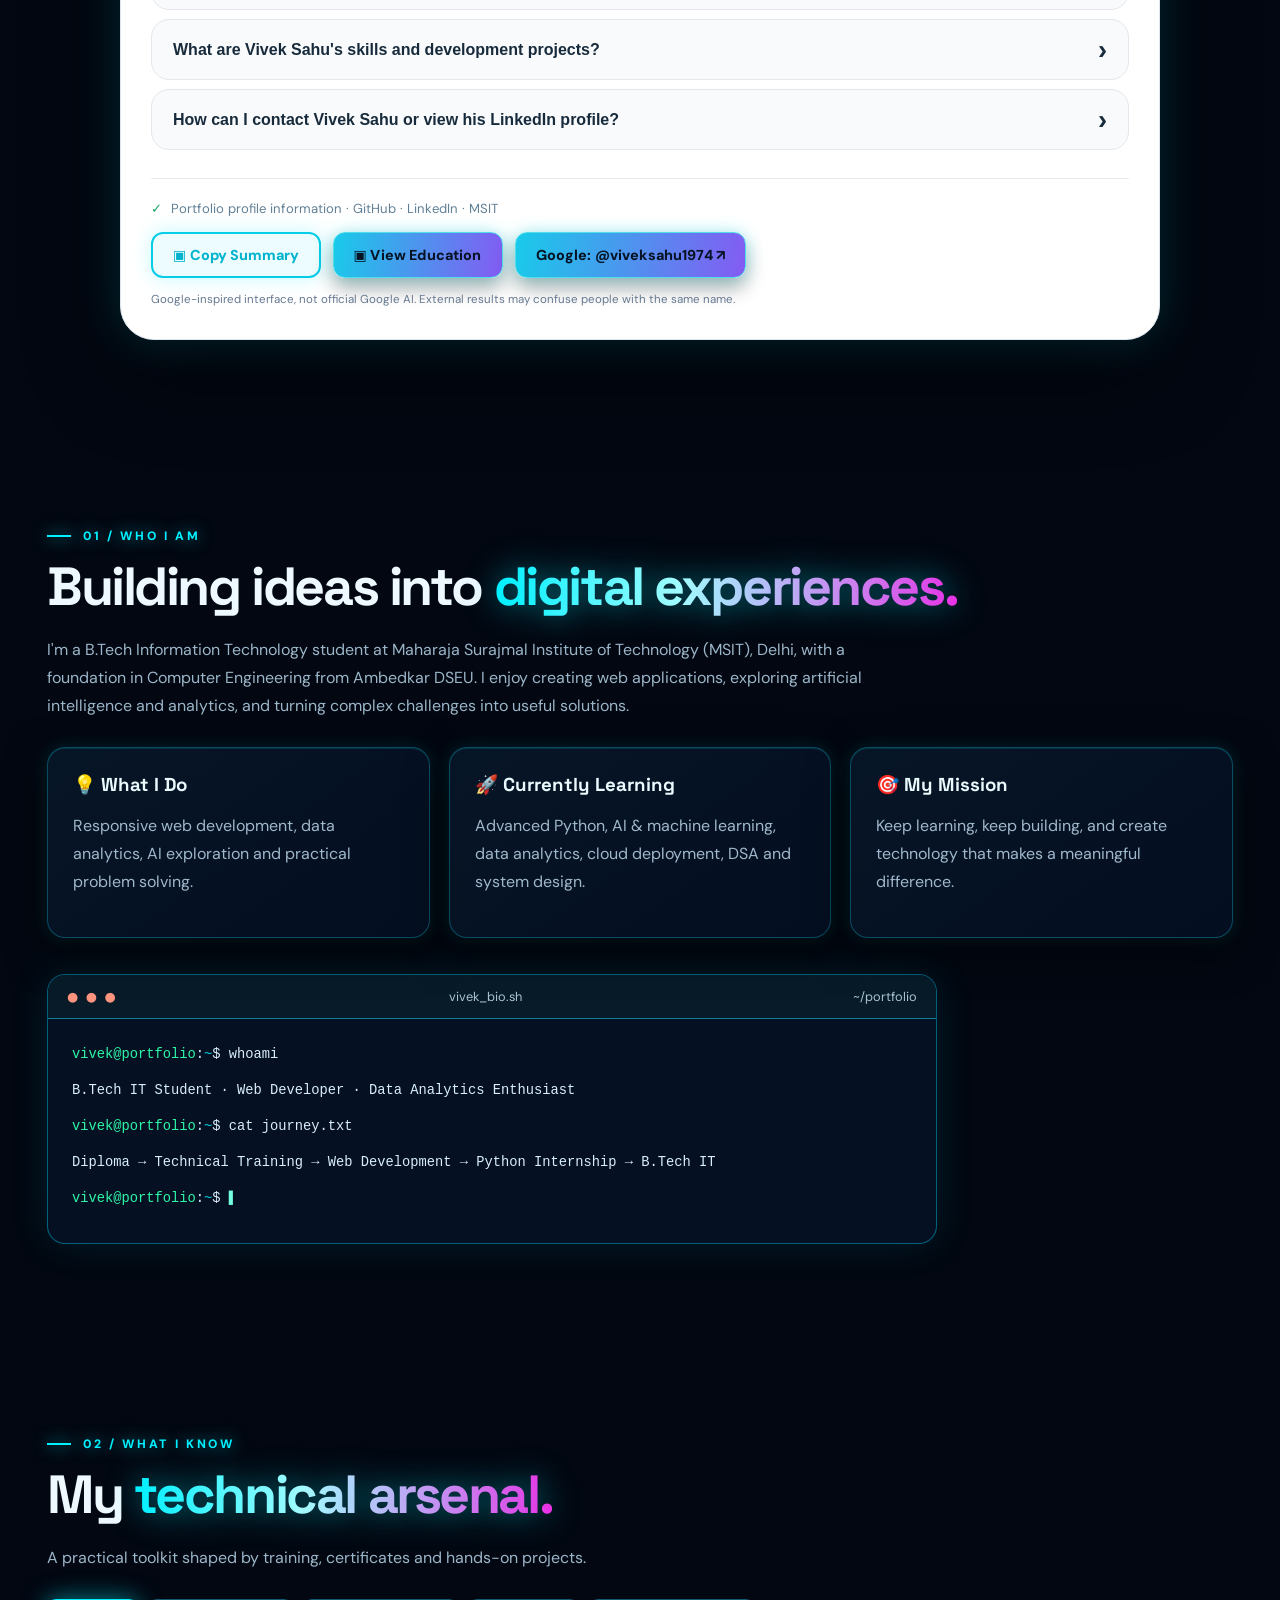
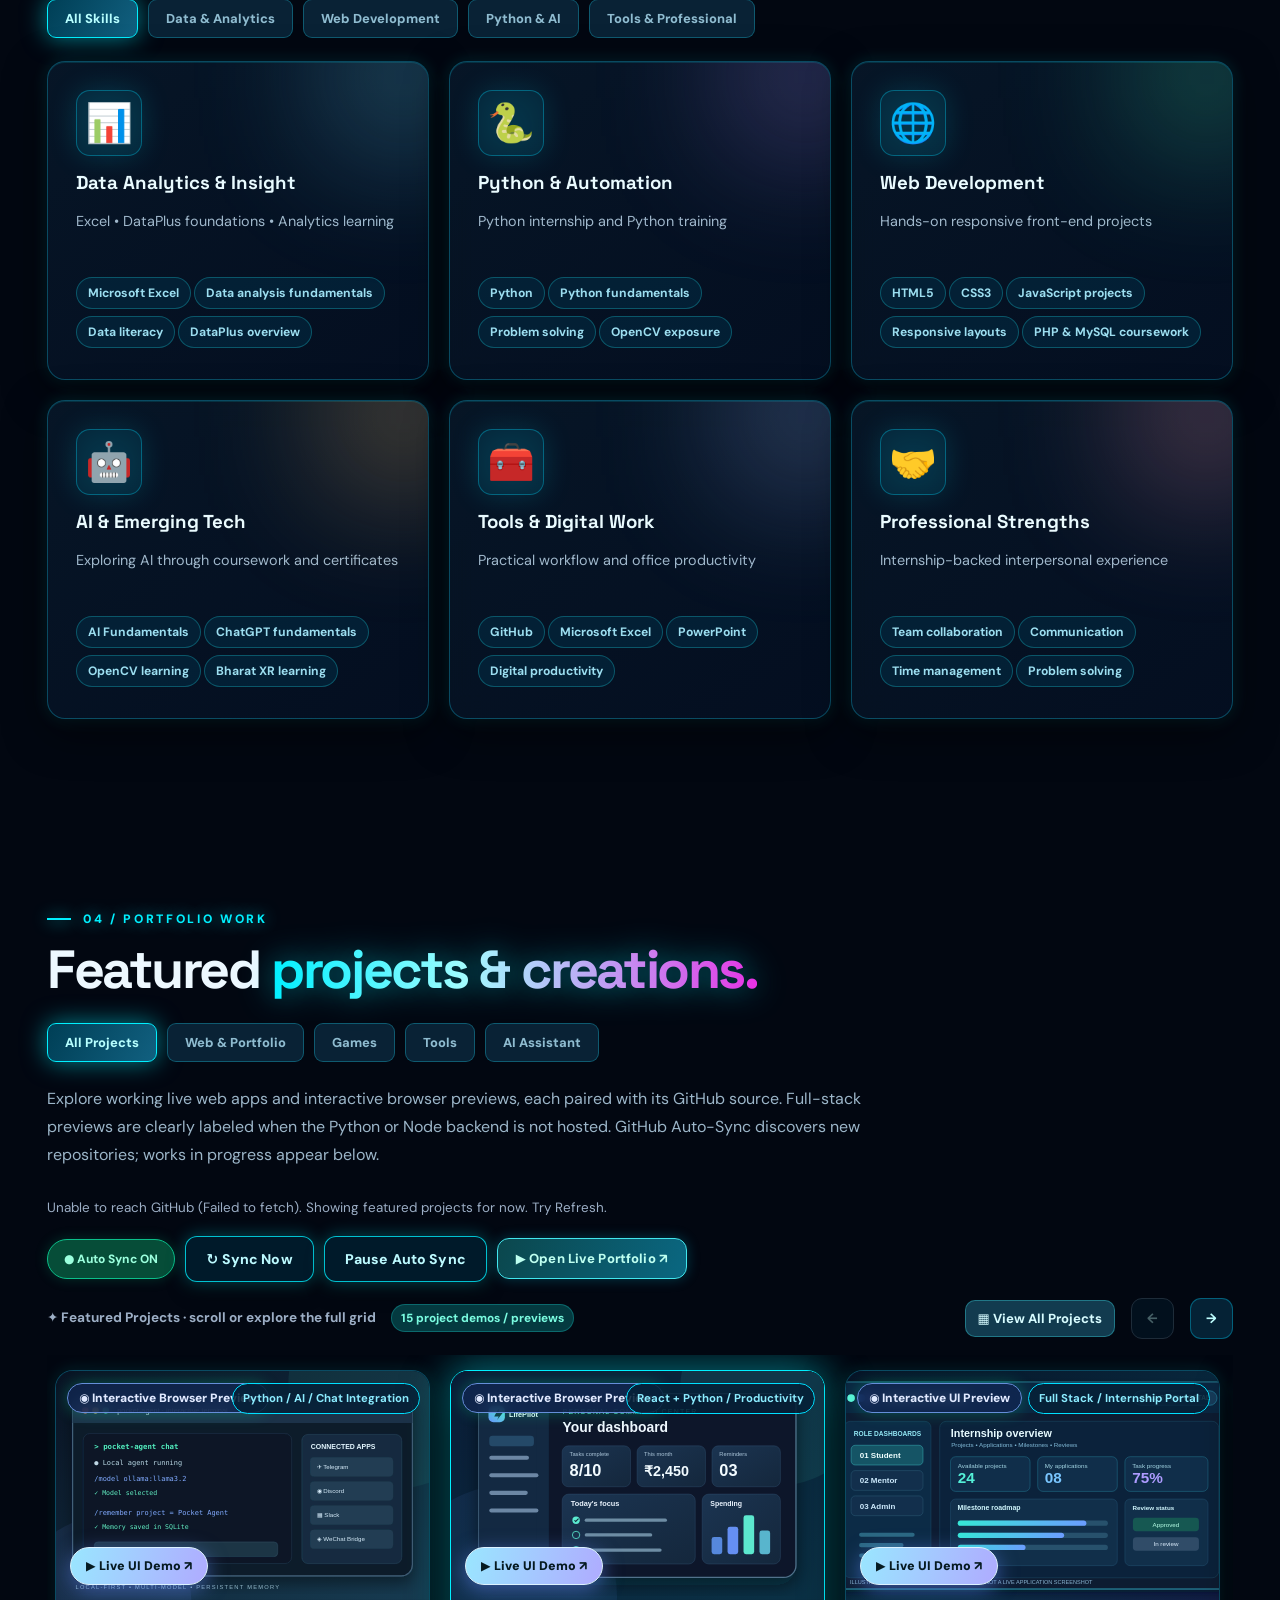
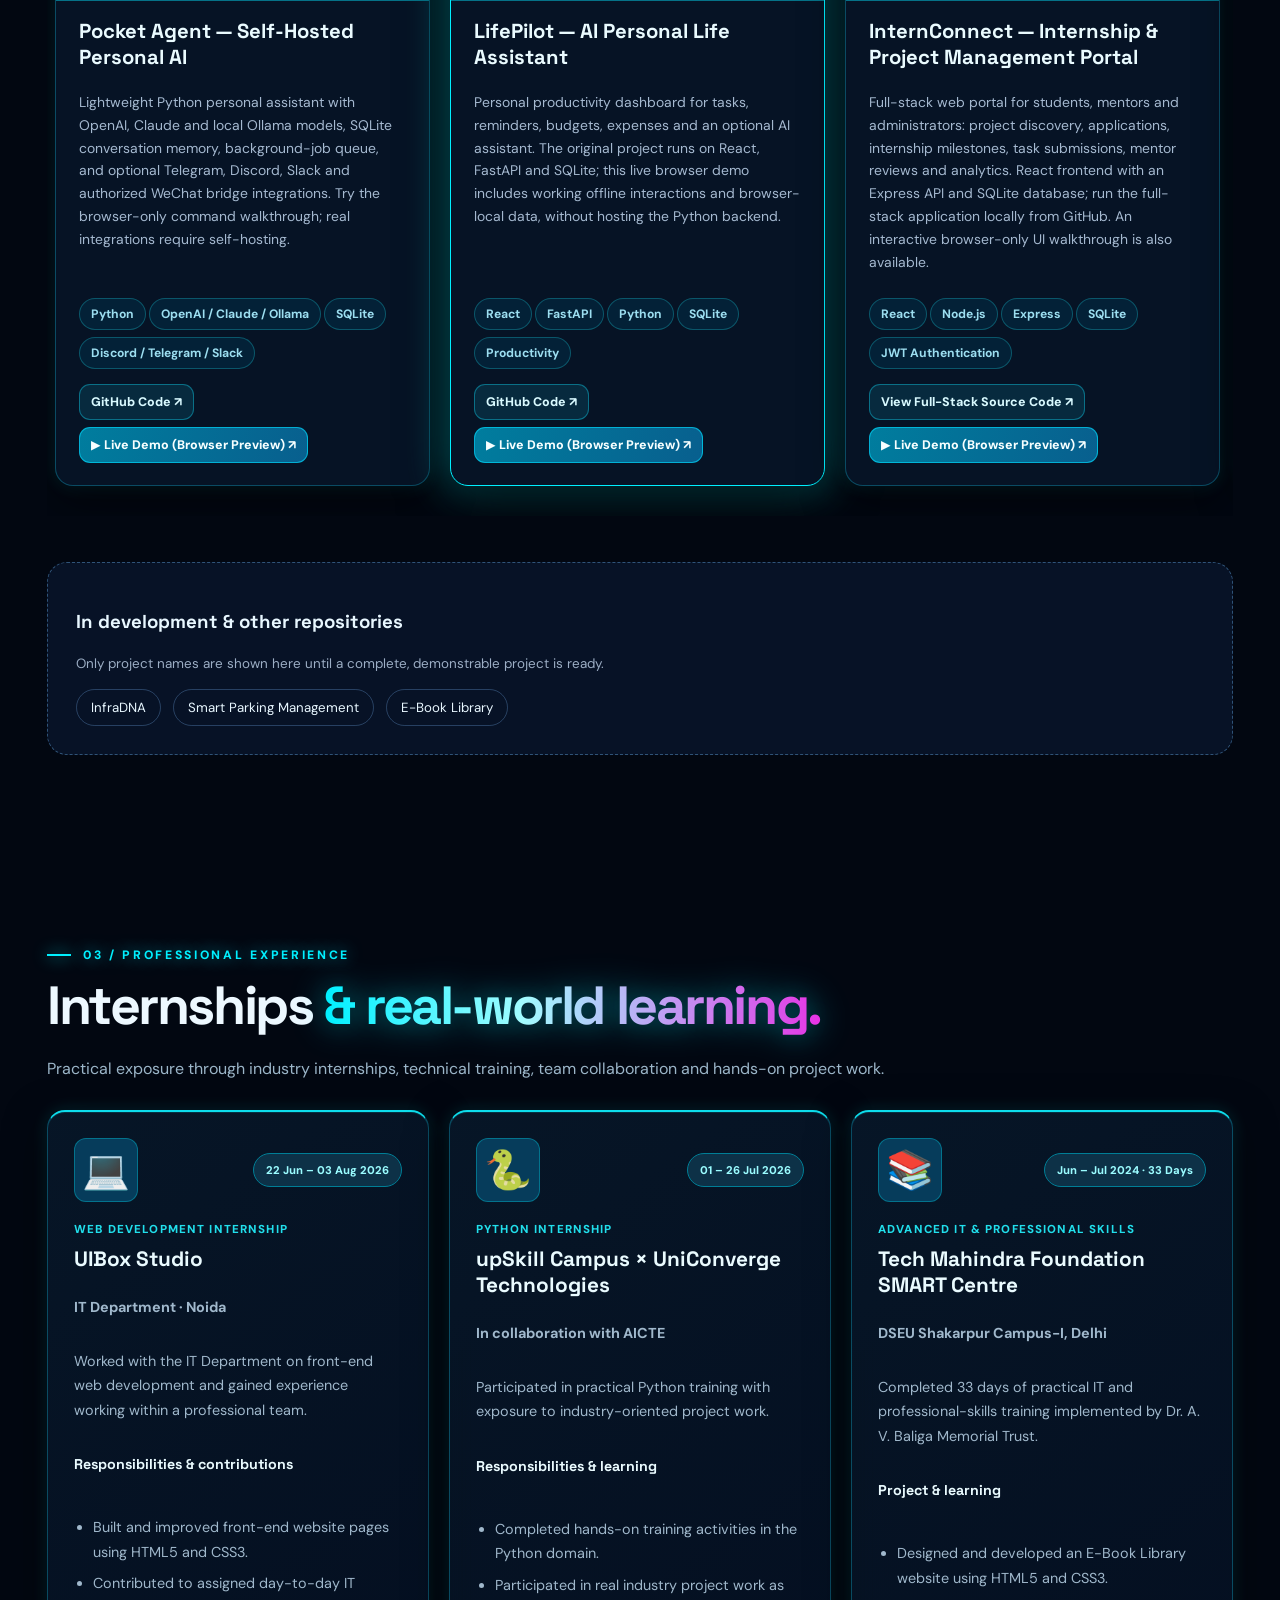
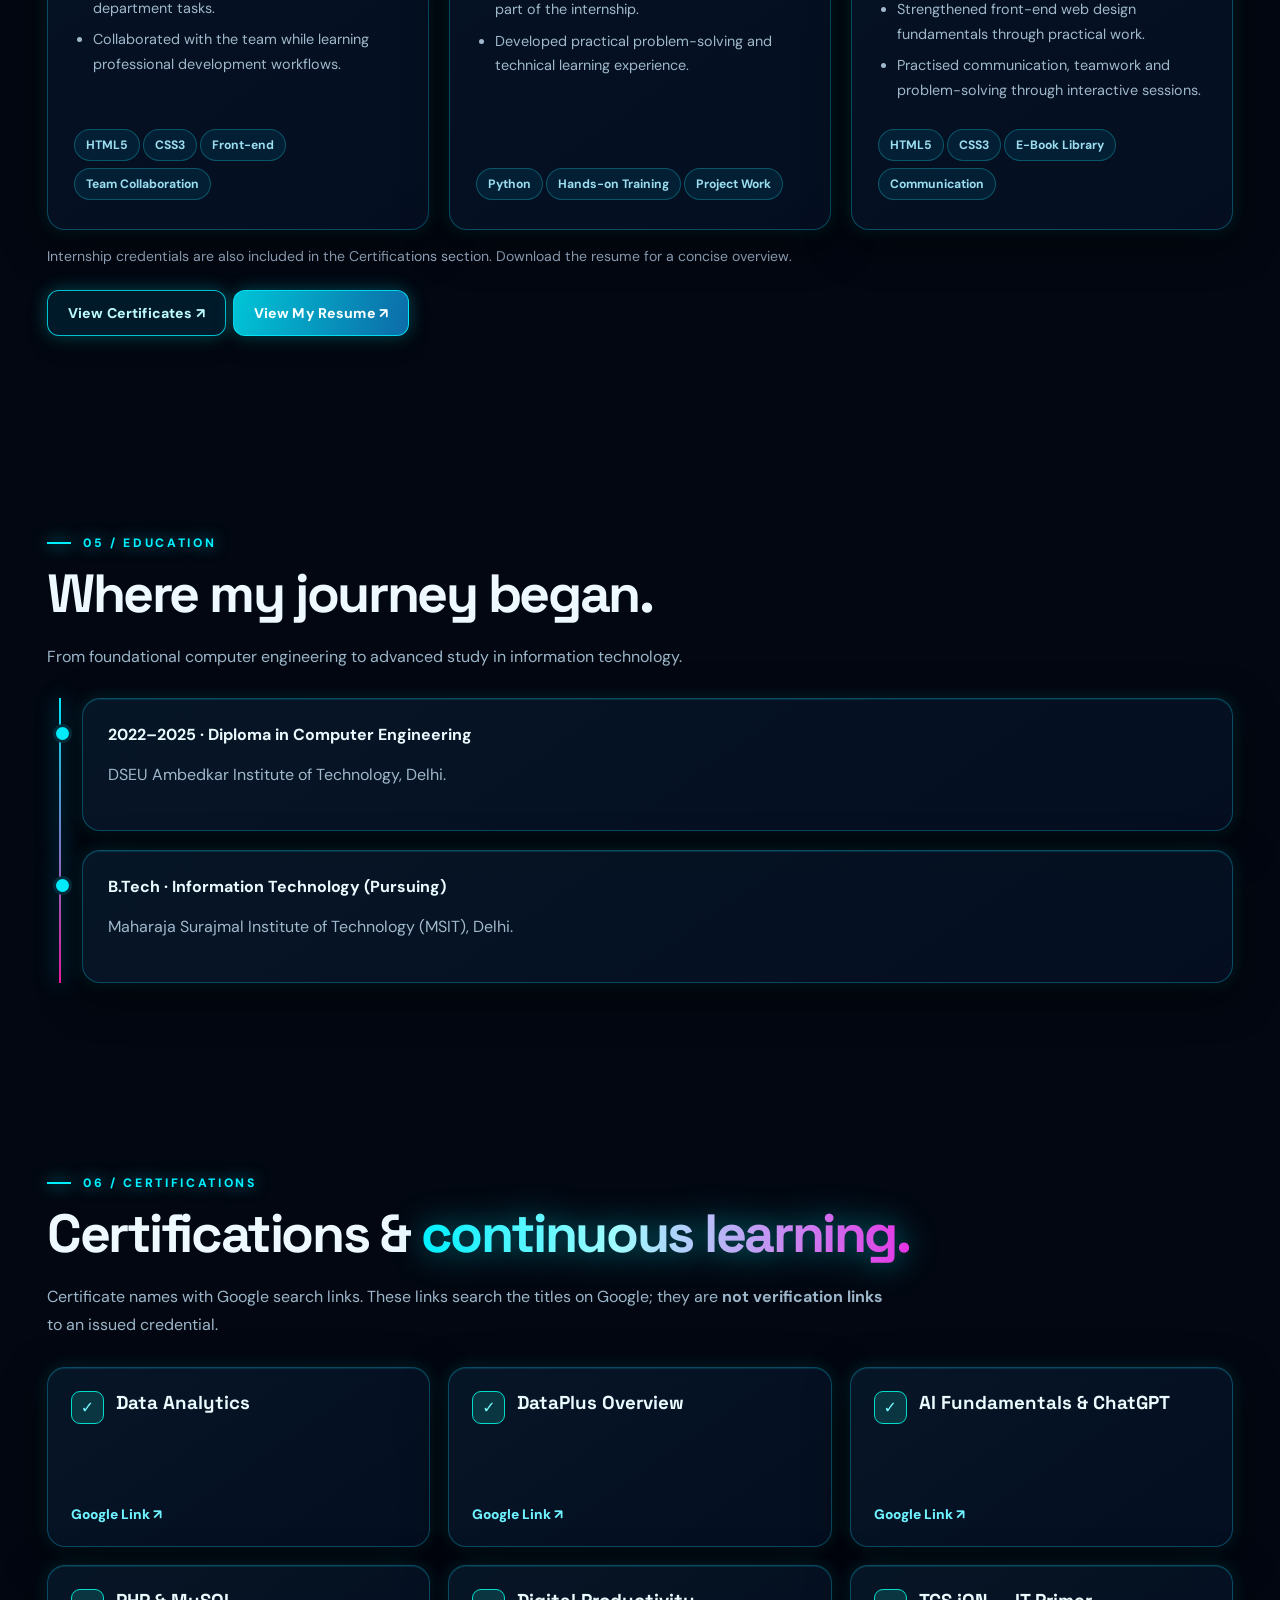
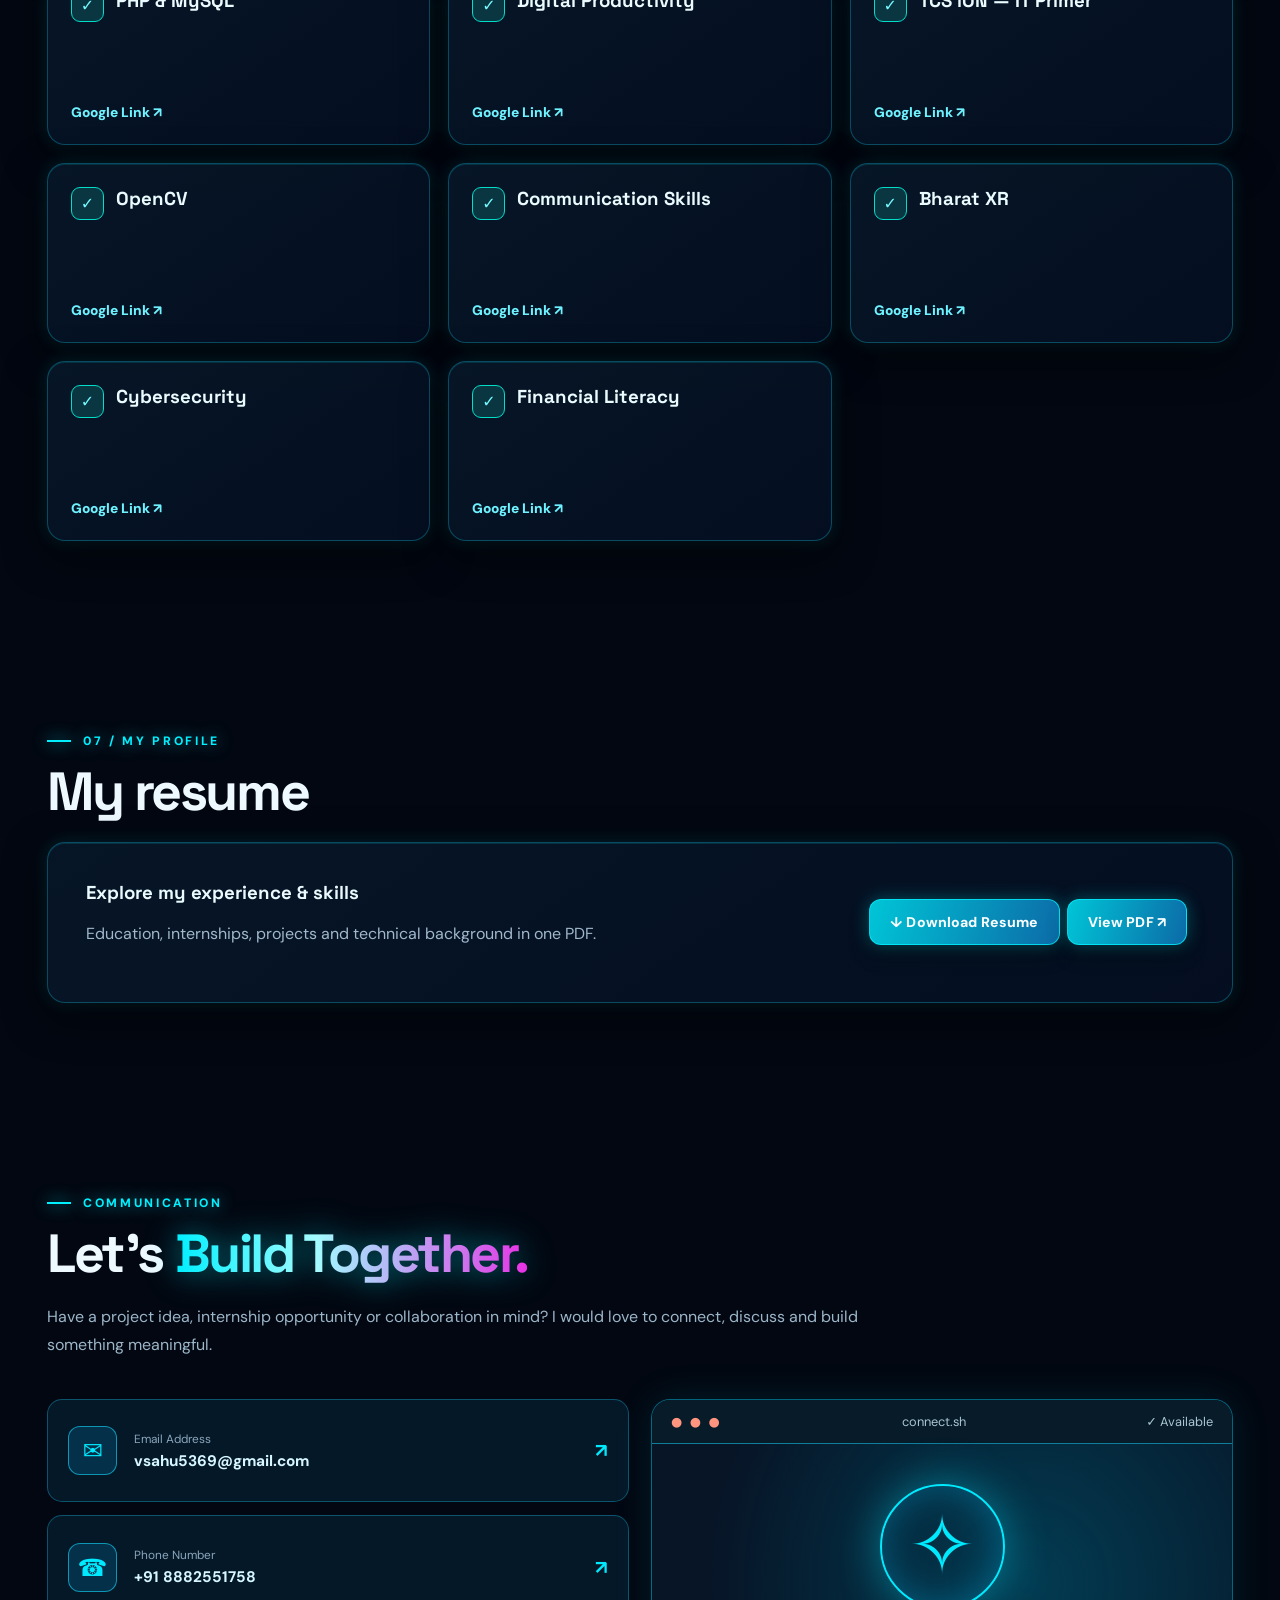
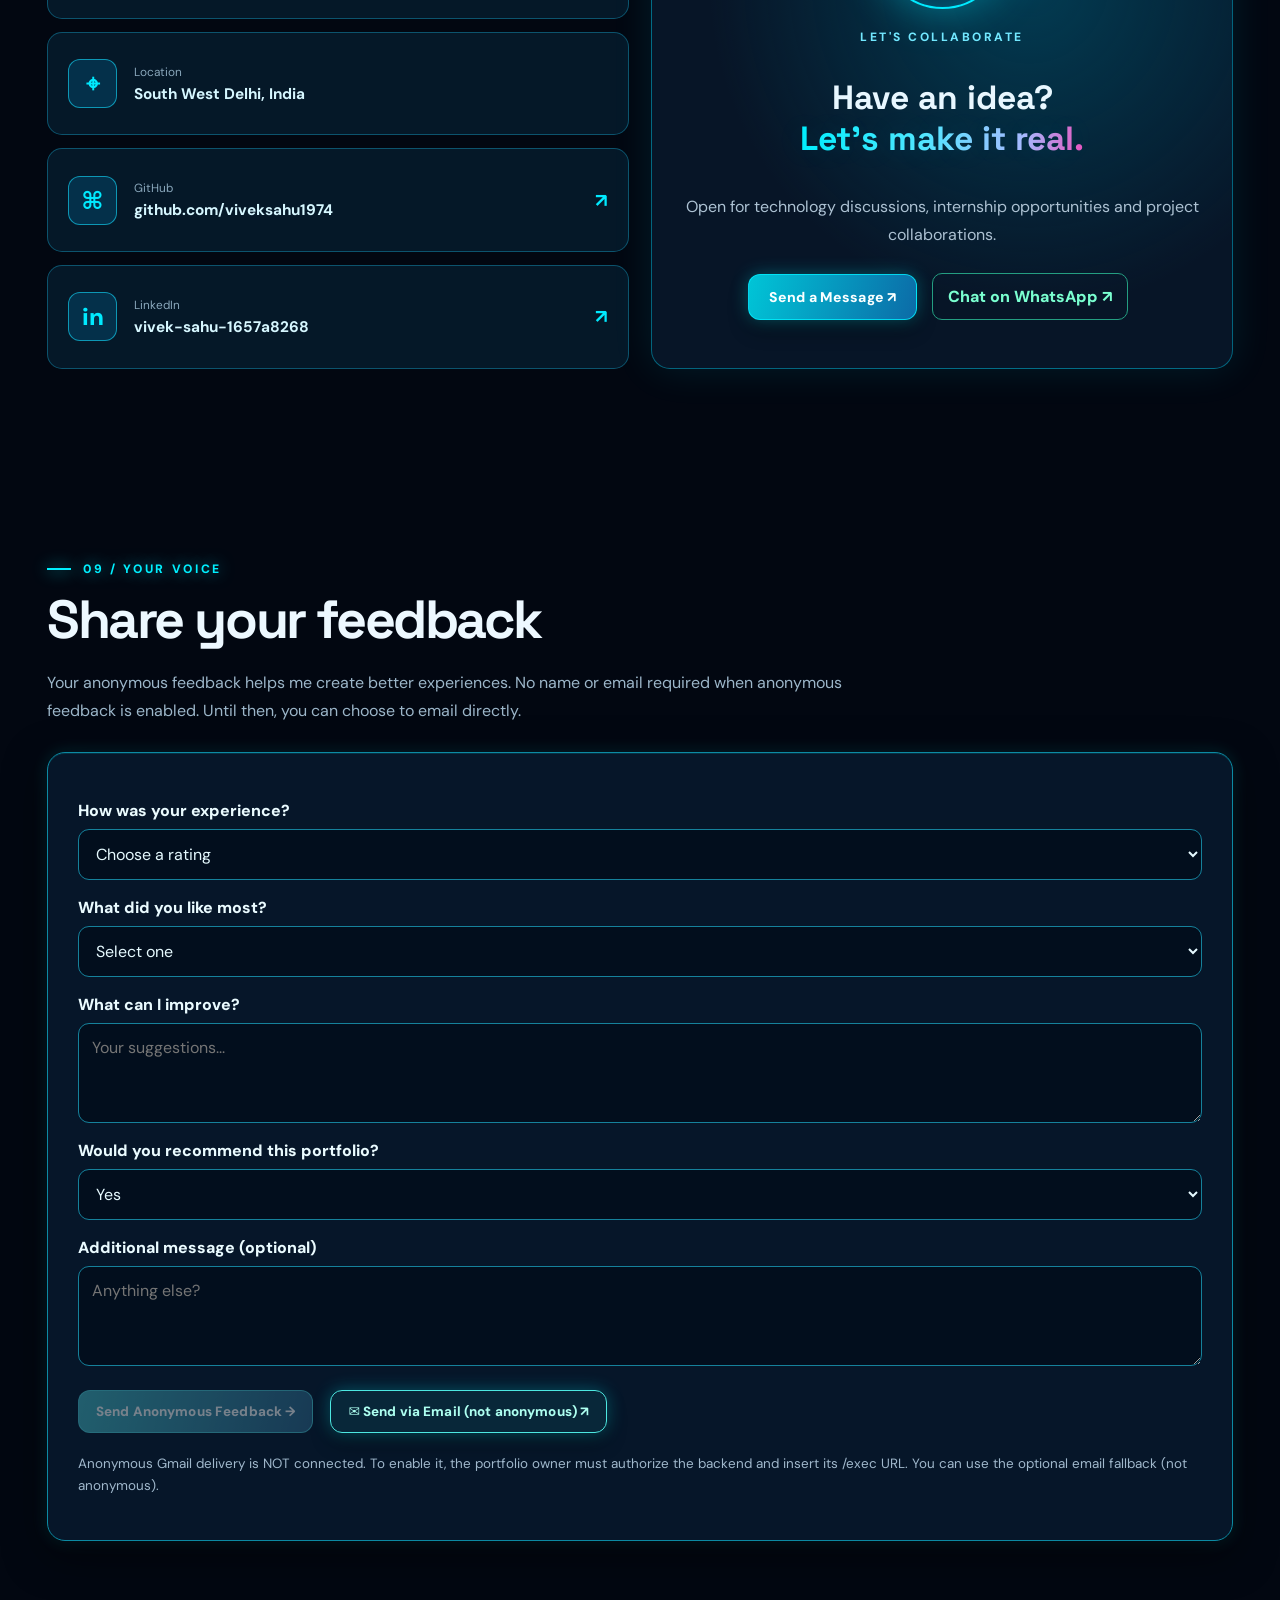
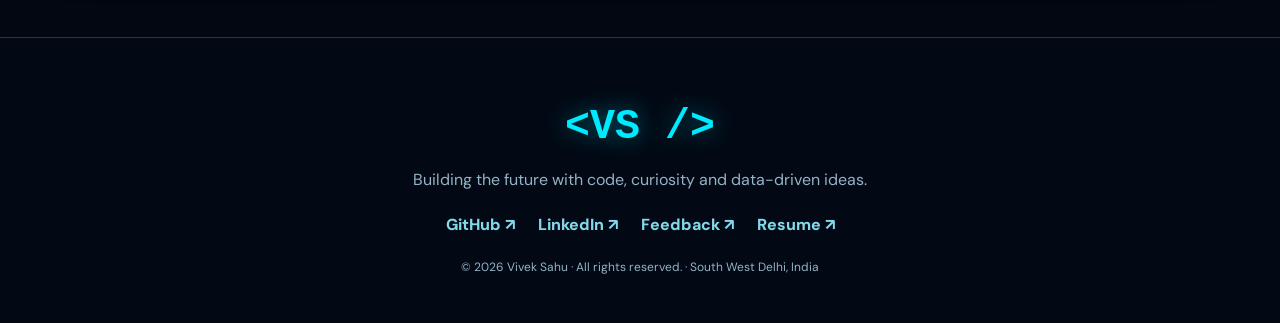
==== commit 374d8f9a: "Hide carousel arrows cleanly in expanded project grid" ====
--- a/index.html
+++ b/index.html
@@ -252,6 +252,7 @@
 .gallery-toolbar>div{display:flex;gap:9px;align-items:center;flex-wrap:wrap}
 #projectViewToggle{white-space:nowrap;min-width:130px;padding:9px 12px;border:1px solid #32b5c27d;border-radius:10px;background:#123b4f;color:#d7fcff;font-size:.82rem;font-weight:750}
 #projectViewToggle[aria-pressed="true"]{background:#0c786c;color:white}
+.gallery-toolbar #projectPrev[hidden],.gallery-toolbar #projectNext[hidden]{display:none!important}
 #projectViewToggle:focus-visible{outline:3px solid #e5ff9f;outline-offset:3px}
 #githubProjects.gallery-expanded{display:grid!important;grid-template-columns:repeat(3,minmax(0,1fr))!important;gap:20px!important;overflow:visible!important;scroll-snap-type:none!important;scroll-behavior:auto!important;padding-bottom:0!important;perspective:none!important}
 #githubProjects.gallery-expanded>.project-card{flex:none!important;width:100%!important;min-width:0!important;scroll-snap-align:none!important;transform:none!important}
